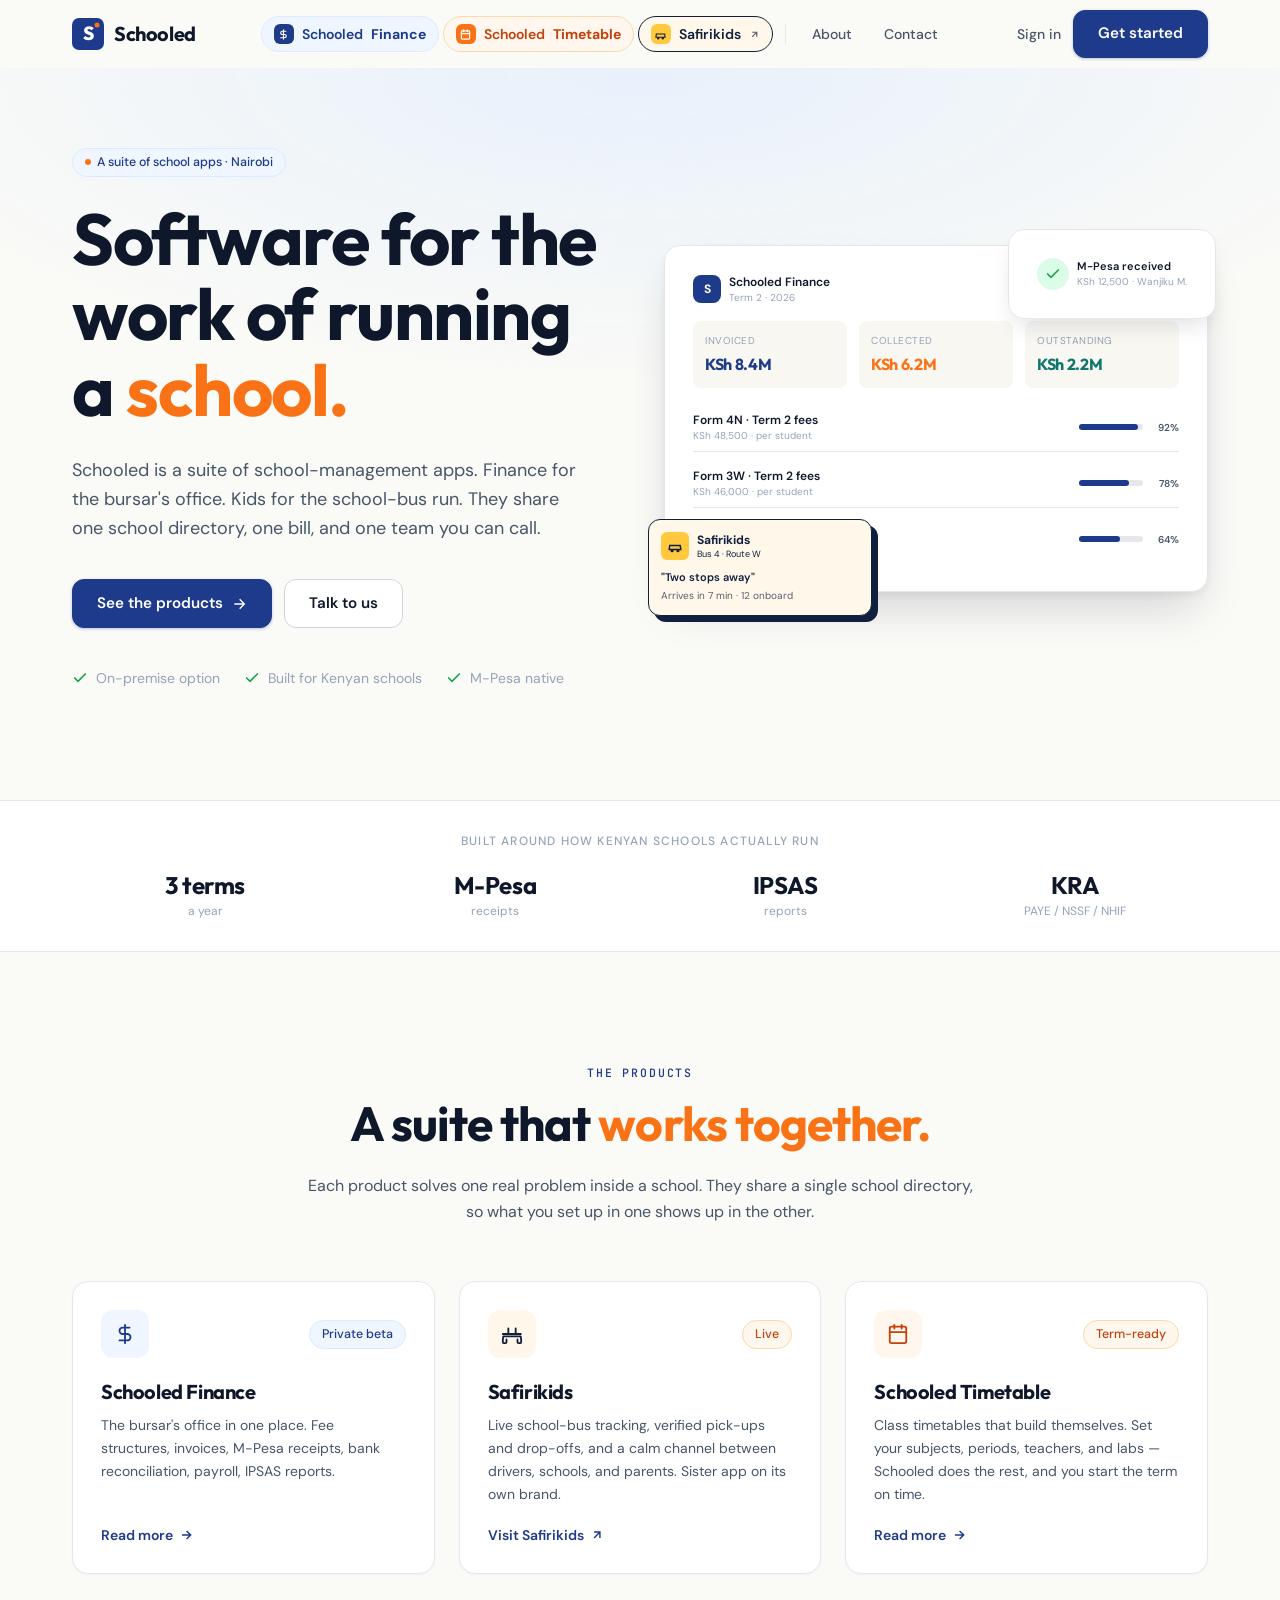
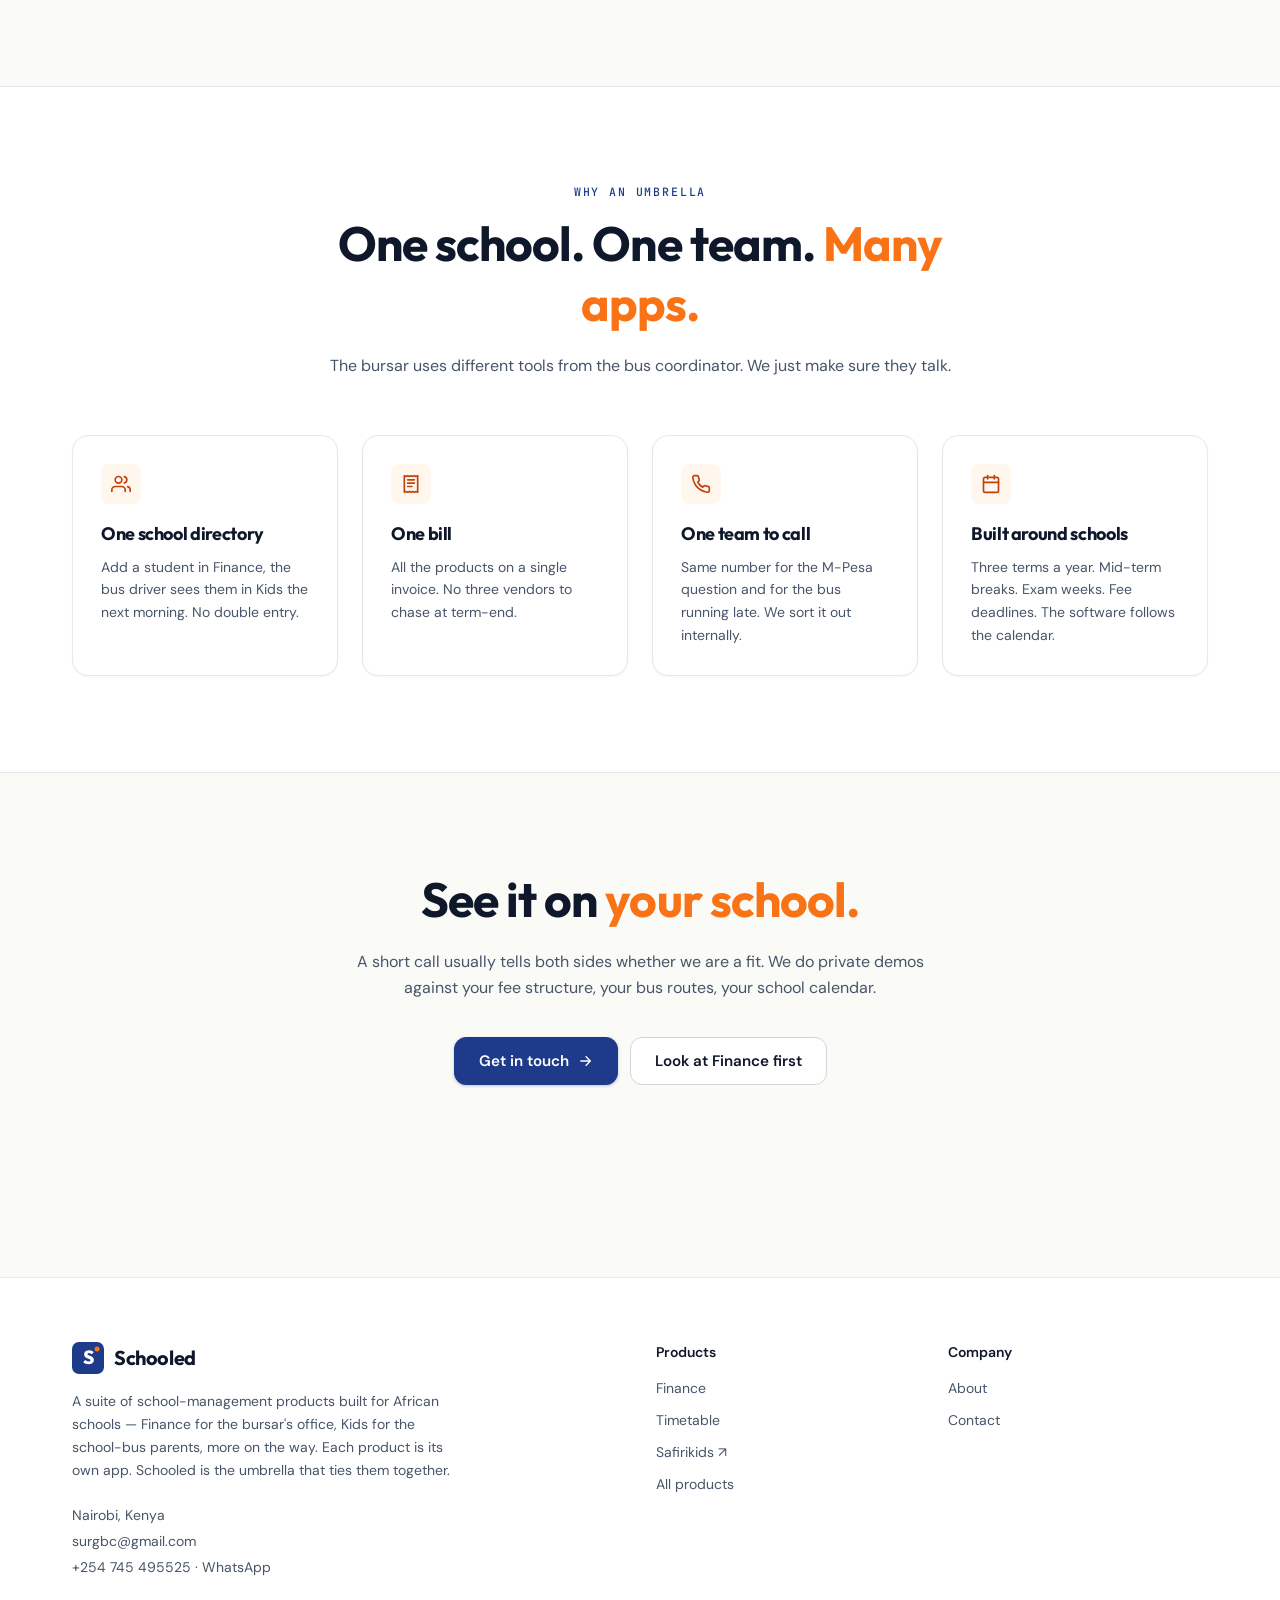
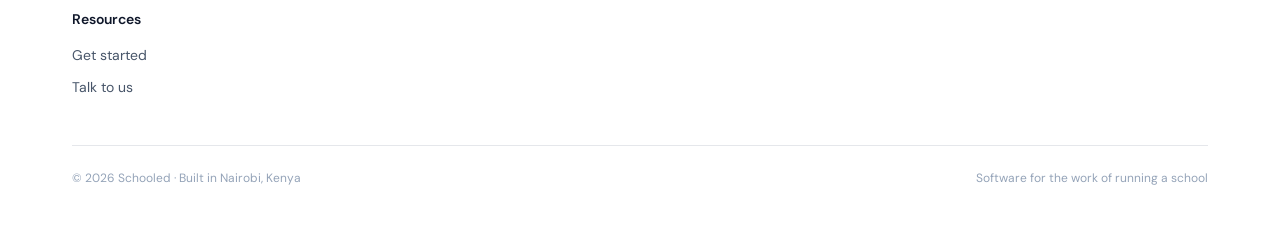
==== index.html @ c6413814 "Deploy Schooled website schooled-apps/schooled-website@fb1d6e320091905d188ecab8b66927ec24abfce8" ====
<!DOCTYPE html><!--ZjXfxe3ry0sgFoa7zoGAV--><html lang="en"><head><meta charSet="utf-8"/><meta name="viewport" content="width=device-width, initial-scale=1"/><link rel="stylesheet" href="/_next/static/chunks/60e80c00e1972e3c.css" data-precedence="next"/><link rel="preload" as="script" fetchPriority="low" href="/_next/static/chunks/5bce68295c7f1f97.js"/><script src="/_next/static/chunks/391b5727e5bc11ec.js" async=""></script><script src="/_next/static/chunks/1c64b19886203277.js" async=""></script><script src="/_next/static/chunks/c44ba29902c6819e.js" async=""></script><script src="/_next/static/chunks/turbopack-5e5e5629a9695c20.js" async=""></script><script src="/_next/static/chunks/6e80df9a465d153b.js" async=""></script><script src="/_next/static/chunks/6c33792a57a66467.js" async=""></script><script src="/_next/static/chunks/beefb697acdd731a.js" async=""></script><link rel="preload" href="https://fonts.googleapis.com/css2?family=Outfit:wght@400;500;600;700;800&amp;family=DM+Sans:wght@400;500;600;700&amp;family=JetBrains+Mono:wght@400;500&amp;display=swap" as="style"/><link rel="preconnect" href="https://fonts.googleapis.com"/><link rel="preconnect" href="https://fonts.gstatic.com" crossorigin=""/><meta name="theme-color" content="#1E3A8A"/><title>Schooled — Software for the work of running a school.</title><meta name="description" content="A suite of school-management products built for African schools — Finance for the bursar&#x27;s office, Kids for the school-bus parents, more on the way. Each product is its own app. Schooled is the umbrella that ties them together."/><meta name="author" content="Schooled"/><link rel="manifest" href="/manifest.json"/><meta name="keywords" content="school management software,school finance Kenya,school bus tracking,Safirikids,African school software,bursar software,ICAAP school finance"/><meta name="creator" content="Schooled"/><meta name="publisher" content="Schooled"/><meta name="robots" content="index, follow"/><meta property="og:title" content="Schooled — Software for the work of running a school."/><meta property="og:description" content="A suite of school-management products built for African schools — Finance for the bursar&#x27;s office, Kids for the school-bus parents, more on the way. Each product is its own app. Schooled is the umbrella that ties them together."/><meta property="og:url" content="https://schooled.cseco.co.ke"/><meta property="og:site_name" content="Schooled"/><meta property="og:locale" content="en_US"/><meta property="og:image" content="https://schooled.cseco.co.ke/og-image.png"/><meta property="og:image:width" content="1200"/><meta property="og:image:height" content="630"/><meta property="og:image:alt" content="Software for the work of running a school."/><meta property="og:image:type" content="image/png"/><meta property="og:type" content="website"/><meta name="twitter:card" content="summary_large_image"/><meta name="twitter:title" content="Schooled — Software for the work of running a school."/><meta name="twitter:description" content="A suite of school-management products built for African schools — Finance for the bursar&#x27;s office, Kids for the school-bus parents, more on the way. Each product is its own app. Schooled is the umbrella that ties them together."/><meta name="twitter:image" content="https://schooled.cseco.co.ke/og-image.png"/><link rel="icon" href="/favicon.svg" type="image/svg+xml"/><link rel="icon" href="/favicon.png" type="image/png" sizes="32x32"/><link rel="apple-touch-icon" href="/apple-touch-icon.png"/><link rel="stylesheet" href="https://fonts.googleapis.com/css2?family=Outfit:wght@400;500;600;700;800&amp;family=DM+Sans:wght@400;500;600;700&amp;family=JetBrains+Mono:wght@400;500&amp;display=swap"/><script src="/_next/static/chunks/a6dad97d9634a72d.js" noModule=""></script></head><body class="antialiased bg-[var(--color-canvas)] text-[var(--color-ink)] min-h-screen flex flex-col"><div hidden=""><!--$--><!--/$--></div><header class="sticky top-0 z-40 transition-all bg-transparent"><div class="max-w-[1200px] mx-auto px-6 lg:px-8"><div class="h-[68px] flex items-center justify-between gap-6"><a class="flex items-center gap-2.5 shrink-0" href="/"><svg width="32" height="32" viewBox="0 0 64 64" xmlns="http://www.w3.org/2000/svg" aria-hidden="true"><rect width="64" height="64" rx="14" fill="var(--color-sky)"></rect><text x="32" y="44" text-anchor="middle" font-family="var(--font-display), system-ui, sans-serif" font-size="38" font-weight="800" letter-spacing="-1" fill="var(--color-paper)">S</text><circle cx="50" cy="14" r="5" fill="var(--color-ember)"></circle></svg><span class="font-display text-xl font-bold text-[var(--color-ink)] tracking-tight">Schooled</span></a><nav class="hidden lg:flex items-center gap-1 flex-1 justify-center"><a class="inline-flex items-center gap-2 px-3 h-9 rounded-full border text-sm font-semibold transition-all bg-[var(--color-sky-tint)] text-[var(--color-sky)] border-[var(--color-sky-soft)] hover:bg-[var(--color-sky)] hover:text-white hover:border-[var(--color-sky)]" href="/finance"><span class="flex items-center justify-center w-5 h-5 rounded-md bg-[var(--color-sky)] text-white shrink-0"><svg width="11" height="11" viewBox="0 0 24 24" fill="none" stroke="currentColor" stroke-width="2.5" stroke-linecap="round"><path d="M12 2v20M17 5H9.5a3.5 3.5 0 0 0 0 7h5a3.5 3.5 0 0 1 0 7H6"></path></svg></span>Schooled <span class="font-bold">Finance</span></a><a class="inline-flex items-center gap-2 px-3 h-9 rounded-full border text-sm font-semibold transition-all bg-[var(--color-ember-tint)] text-[var(--color-ember-deep)] border-[var(--color-ember-soft)] hover:bg-[var(--color-ember)] hover:text-white hover:border-[var(--color-ember)]" href="/timetable"><span class="flex items-center justify-center w-5 h-5 rounded-md bg-[var(--color-ember)] text-white shrink-0"><svg width="11" height="11" viewBox="0 0 24 24" fill="none" stroke="currentColor" stroke-width="2.5" stroke-linecap="round" stroke-linejoin="round"><rect x="3" y="4" width="18" height="18" rx="2"></rect><line x1="16" y1="2" x2="16" y2="6"></line><line x1="8" y1="2" x2="8" y2="6"></line><line x1="3" y1="10" x2="21" y2="10"></line></svg></span>Schooled <span class="font-bold">Timetable</span></a><a href="https://safirikids.cseco.co.ke" target="_blank" rel="noopener noreferrer" class="inline-flex items-center gap-2 px-3 h-9 rounded-full border text-sm font-semibold transition-all" style="background:#FFF8EA;color:#0F1F3D;border-color:#0F1F3D"><span class="flex items-center justify-center w-5 h-5 rounded-md shrink-0" style="background:#FFC83D"><svg width="11" height="11" viewBox="0 0 24 24" fill="none" stroke="#0F1F3D" stroke-width="2.5" stroke-linecap="round"><path d="M2 18h20l-1-7H3z"></path><circle cx="7" cy="20" r="1.5"></circle><circle cx="17" cy="20" r="1.5"></circle></svg></span>Safirikids<svg width="11" height="11" viewBox="0 0 24 24" fill="none" stroke="currentColor" stroke-width="2.5" class="opacity-70"><path d="M7 17 17 7M7 7h10v10"></path></svg></a><div class="w-px h-5 bg-[var(--color-edge)] mx-2"></div><a class="px-3.5 py-2 text-sm font-medium rounded-lg transition-colors text-[var(--color-ink-soft)] hover:text-[var(--color-ink)] hover:bg-[var(--color-paper-warm)]" href="/about">About</a><a class="px-3.5 py-2 text-sm font-medium rounded-lg transition-colors text-[var(--color-ink-soft)] hover:text-[var(--color-ink)] hover:bg-[var(--color-paper-warm)]" href="/contact">Contact</a></nav><div class="hidden lg:flex items-center gap-3 shrink-0"><a href="https://app.schooled.cseco.co.ke" class="text-sm font-medium text-[var(--color-ink-soft)] hover:text-[var(--color-ink)]">Sign in</a><a class="btn-primary text-sm py-2 px-4" href="/contact">Get started</a></div><button class="lg:hidden inline-flex items-center justify-center w-10 h-10 rounded-lg border border-[var(--color-edge-strong)]" aria-label="Toggle menu"><svg width="18" height="18" viewBox="0 0 24 24" fill="none" stroke="currentColor" stroke-width="2"><line x1="4" y1="7" x2="20" y2="7"></line><line x1="4" y1="17" x2="20" y2="17"></line></svg></button></div></div></header><main class="relative flex-1"><section class="bg-gradient-sky pt-12 lg:pt-20 pb-20 lg:pb-28"><div class="max-w-[1200px] mx-auto px-6 lg:px-8 grid lg:grid-cols-12 gap-10 lg:gap-12 items-center"><div class="lg:col-span-6 animate-rise"><div class="badge mb-6"><span class="w-1.5 h-1.5 bg-[var(--color-ember)] rounded-full"></span>A suite of school apps · Nairobi</div><h1 class="font-display text-5xl md:text-6xl lg:text-7xl text-[var(--color-ink)] leading-[1.05] tracking-[-0.025em]">Software for the work of running a <span class="text-[var(--color-ember)]">school.</span></h1><p class="text-lg text-[var(--color-ink-soft)] mt-7 leading-relaxed max-w-lg">Schooled is a suite of school-management apps. Finance for the bursar&#x27;s office. Kids for the school-bus run. They share one school directory, one bill, and one team you can call.</p><div class="mt-9 flex flex-wrap gap-3"><a class="btn-primary" href="/products">See the products<svg width="16" height="16" viewBox="0 0 24 24" fill="none" stroke="currentColor" stroke-width="2"><path d="M5 12h14M13 5l7 7-7 7"></path></svg></a><a class="btn-ghost" href="/contact">Talk to us</a></div><div class="mt-10 flex flex-wrap items-center gap-x-6 gap-y-2 text-sm text-[var(--color-ink-mute)]"><span class="inline-flex items-center gap-2"><svg width="16" height="16" viewBox="0 0 24 24" fill="none" stroke="#16a34a" stroke-width="2.5" stroke-linecap="round"><polyline points="20 6 9 17 4 12"></polyline></svg>On-premise option</span><span class="inline-flex items-center gap-2"><svg width="16" height="16" viewBox="0 0 24 24" fill="none" stroke="#16a34a" stroke-width="2.5" stroke-linecap="round"><polyline points="20 6 9 17 4 12"></polyline></svg>Built for Kenyan schools</span><span class="inline-flex items-center gap-2"><svg width="16" height="16" viewBox="0 0 24 24" fill="none" stroke="#16a34a" stroke-width="2.5" stroke-linecap="round"><polyline points="20 6 9 17 4 12"></polyline></svg>M-Pesa native</span></div></div><div class="lg:col-span-6 relative animate-rise delay-200"><div class="relative"><div class="saas-card p-5" style="box-shadow:0 24px 48px -12px rgba(15,23,42,0.18), 0 4px 8px rgba(15,23,42,0.06)"><div class="flex items-center justify-between mb-4"><div class="flex items-center gap-2"><div class="w-7 h-7 rounded-lg bg-[var(--color-sky)] flex items-center justify-center"><span class="text-white text-xs font-bold">S</span></div><div><p class="text-xs font-semibold text-[var(--color-ink)]">Schooled Finance</p><p class="text-[10px] text-[var(--color-ink-mute)]">Term 2 · 2026</p></div></div><span class="badge text-xs">Term in progress</span></div><div class="grid grid-cols-3 gap-3 mb-4"><div class="bg-[var(--color-paper-warm)] rounded-lg p-3"><p class="text-[10px] text-[var(--color-ink-mute)] uppercase tracking-wider">Invoiced</p><p class="font-display font-bold text-base mt-1" style="color:var(--color-sky)">KSh 8.4M</p></div><div class="bg-[var(--color-paper-warm)] rounded-lg p-3"><p class="text-[10px] text-[var(--color-ink-mute)] uppercase tracking-wider">Collected</p><p class="font-display font-bold text-base mt-1" style="color:var(--color-ember)">KSh 6.2M</p></div><div class="bg-[var(--color-paper-warm)] rounded-lg p-3"><p class="text-[10px] text-[var(--color-ink-mute)] uppercase tracking-wider">Outstanding</p><p class="font-display font-bold text-base mt-1" style="color:#0F766E">KSh 2.2M</p></div></div><div class="space-y-2"><div class="flex items-center justify-between gap-3 py-2 border-b border-[var(--color-edge)] last:border-0"><div class="min-w-0"><p class="text-xs font-semibold text-[var(--color-ink)] truncate">Form 4N · Term 2 fees</p><p class="text-[10px] text-[var(--color-ink-mute)]">KSh 48,500<!-- --> · per student</p></div><div class="flex items-center gap-2 shrink-0"><div class="w-16 h-1.5 rounded-full bg-[var(--color-edge)]"><div class="h-1.5 rounded-full" style="width:92%;background:var(--color-sky)"></div></div><span class="text-[10px] font-semibold text-[var(--color-ink-soft)] w-7 text-right">92<!-- -->%</span></div></div><div class="flex items-center justify-between gap-3 py-2 border-b border-[var(--color-edge)] last:border-0"><div class="min-w-0"><p class="text-xs font-semibold text-[var(--color-ink)] truncate">Form 3W · Term 2 fees</p><p class="text-[10px] text-[var(--color-ink-mute)]">KSh 46,000<!-- --> · per student</p></div><div class="flex items-center gap-2 shrink-0"><div class="w-16 h-1.5 rounded-full bg-[var(--color-edge)]"><div class="h-1.5 rounded-full" style="width:78%;background:var(--color-sky)"></div></div><span class="text-[10px] font-semibold text-[var(--color-ink-soft)] w-7 text-right">78<!-- -->%</span></div></div><div class="flex items-center justify-between gap-3 py-2 border-b border-[var(--color-edge)] last:border-0"><div class="min-w-0"><p class="text-xs font-semibold text-[var(--color-ink)] truncate">Form 2E · Term 2 fees</p><p class="text-[10px] text-[var(--color-ink-mute)]">KSh 44,000<!-- --> · per student</p></div><div class="flex items-center gap-2 shrink-0"><div class="w-16 h-1.5 rounded-full bg-[var(--color-edge)]"><div class="h-1.5 rounded-full" style="width:64%;background:var(--color-sky)"></div></div><span class="text-[10px] font-semibold text-[var(--color-ink-soft)] w-7 text-right">64<!-- -->%</span></div></div></div></div><div class="absolute -bottom-6 -left-4 w-56 rounded-xl p-3 hidden md:block" style="background:#FFF8EA;border:1px solid #0F1F3D;box-shadow:6px 6px 0 #0F1F3D"><div class="flex items-center gap-2 mb-2"><div class="w-7 h-7 rounded-md flex items-center justify-center" style="background:#FFC83D"><svg width="14" height="14" viewBox="0 0 24 24" fill="none" stroke="#0F1F3D" stroke-width="2.5"><path d="M2 18h20l-1-7H3z"></path><circle cx="7" cy="20" r="1.5"></circle><circle cx="17" cy="20" r="1.5"></circle></svg></div><div><p class="text-xs font-bold" style="color:#0F1F3D">Safirikids</p><p class="text-[9px]" style="color:#0F1F3D">Bus 4 · Route W</p></div></div><p class="text-[11px] font-semibold" style="color:#0F1F3D">&quot;Two stops away&quot;</p><p class="text-[10px] mt-0.5" style="color:#0F1F3D;opacity:0.7">Arrives in 7 min · 12 onboard</p></div><div class="absolute -top-4 -right-2 hidden md:flex items-center gap-2 saas-card p-3 max-w-[220px]" style="box-shadow:0 12px 24px -8px rgba(15,23,42,0.15)"><div class="w-8 h-8 rounded-full bg-green-100 flex items-center justify-center shrink-0"><svg width="16" height="16" viewBox="0 0 24 24" fill="none" stroke="#16a34a" stroke-width="2.5" stroke-linecap="round"><polyline points="20 6 9 17 4 12"></polyline></svg></div><div class="min-w-0"><p class="text-[11px] font-semibold text-[var(--color-ink)]">M-Pesa received</p><p class="text-[10px] text-[var(--color-ink-mute)]">KSh 12,500 · Wanjiku M.</p></div></div></div></div></div></section><section class="border-y border-[var(--color-edge)] bg-[var(--color-paper)] py-8"><div class="max-w-[1200px] mx-auto px-6 lg:px-8"><p class="text-center text-xs font-medium tracking-widest text-[var(--color-ink-mute)] uppercase mb-5">Built around how Kenyan schools actually run</p><div class="grid grid-cols-2 md:grid-cols-4 gap-6 items-center"><div class="text-center"><p class="font-display font-bold text-2xl text-[var(--color-ink)]">3 terms</p><p class="text-xs text-[var(--color-ink-mute)] mt-0.5">a year</p></div><div class="text-center"><p class="font-display font-bold text-2xl text-[var(--color-ink)]">M-Pesa</p><p class="text-xs text-[var(--color-ink-mute)] mt-0.5">receipts</p></div><div class="text-center"><p class="font-display font-bold text-2xl text-[var(--color-ink)]">IPSAS</p><p class="text-xs text-[var(--color-ink-mute)] mt-0.5">reports</p></div><div class="text-center"><p class="font-display font-bold text-2xl text-[var(--color-ink)]">KRA</p><p class="text-xs text-[var(--color-ink-mute)] mt-0.5">PAYE / NSSF / NHIF</p></div></div></div></section><section class="py-20 lg:py-28"><div class="max-w-[1200px] mx-auto px-6 lg:px-8"><div class="text-center mb-14 max-w-2xl mx-auto"><p class="eyebrow mb-3">The products</p><h2 class="font-display text-3xl md:text-5xl text-[var(--color-ink)] leading-tight tracking-tight">A suite that <span class="text-[var(--color-ember)]">works together.</span></h2><p class="text-[var(--color-ink-soft)] mt-5 leading-relaxed">Each product solves one real problem inside a school. They share a single school directory, so what you set up in one shows up in the other.</p></div><div class="grid md:grid-cols-2 lg:grid-cols-3 gap-6"><a class="saas-card flex flex-col" href="/finance"><div class="flex items-center justify-between mb-5"><div class="w-12 h-12 rounded-xl bg-[var(--color-sky-tint)] flex items-center justify-center"><svg width="22" height="22" viewBox="0 0 24 24" fill="none" stroke="#1E3A8A" stroke-width="2" stroke-linecap="round" stroke-linejoin="round"><path d="M12 2v20M17 5H9.5a3.5 3.5 0 0 0 0 7h5a3.5 3.5 0 0 1 0 7H6"></path></svg></div><span class="badge">Private beta</span></div><h3 class="font-display text-xl font-bold text-[var(--color-ink)] mb-2">Schooled Finance</h3><p class="text-sm text-[var(--color-ink-soft)] leading-relaxed flex-1">The bursar&#x27;s office in one place. Fee structures, invoices, M-Pesa receipts, bank reconciliation, payroll, IPSAS reports.</p><span class="inline-flex items-center gap-1.5 mt-5 text-sm font-semibold text-[var(--color-sky)]">Read more<svg width="14" height="14" viewBox="0 0 24 24" fill="none" stroke="currentColor" stroke-width="2.5"><path d="M5 12h14M13 5l7 7-7 7"></path></svg></span></a><a href="https://safirikids.cseco.co.ke" target="_blank" rel="noopener noreferrer" class="saas-card flex flex-col"><div class="flex items-center justify-between mb-5"><div class="w-12 h-12 rounded-xl flex items-center justify-center" style="background:#FFF8EA"><svg width="22" height="22" viewBox="0 0 24 24" fill="none" stroke="#0F1F3D" stroke-width="2" stroke-linecap="round" stroke-linejoin="round"><path d="M8 6v6M16 6v6M2 12h19.6M18 18h.01M2 18l.5-3.5h19l.5 3.5M2 18v3a1 1 0 0 0 1 1h2a1 1 0 0 0 1-1v-3M22 18v3a1 1 0 0 1-1 1h-2a1 1 0 0 1-1-1v-3"></path></svg></div><span class="badge badge-ember">Live</span></div><h3 class="font-display text-xl font-bold text-[var(--color-ink)] mb-2">Safirikids</h3><p class="text-sm text-[var(--color-ink-soft)] leading-relaxed flex-1">Live school-bus tracking, verified pick-ups and drop-offs, and a calm channel between drivers, schools, and parents. Sister app on its own brand.</p><span class="inline-flex items-center gap-1.5 mt-5 text-sm font-semibold text-[var(--color-sky)]">Visit Safirikids<svg width="14" height="14" viewBox="0 0 24 24" fill="none" stroke="currentColor" stroke-width="2.5"><path d="M7 17 17 7M7 7h10v10"></path></svg></span></a><a class="saas-card flex flex-col" href="/timetable"><div class="flex items-center justify-between mb-5"><div class="w-12 h-12 rounded-xl bg-[var(--color-ember-tint)] flex items-center justify-center"><svg width="22" height="22" viewBox="0 0 24 24" fill="none" stroke="#C2410C" stroke-width="2" stroke-linecap="round" stroke-linejoin="round"><rect x="3" y="4" width="18" height="18" rx="2"></rect><line x1="16" y1="2" x2="16" y2="6"></line><line x1="8" y1="2" x2="8" y2="6"></line><line x1="3" y1="10" x2="21" y2="10"></line></svg></div><span class="badge badge-ember">Term-ready</span></div><h3 class="font-display text-xl font-bold text-[var(--color-ink)] mb-2">Schooled Timetable</h3><p class="text-sm text-[var(--color-ink-soft)] leading-relaxed flex-1">Class timetables that build themselves. Set your subjects, periods, teachers, and labs — Schooled does the rest, and you start the term on time.</p><span class="inline-flex items-center gap-1.5 mt-5 text-sm font-semibold text-[var(--color-sky)]">Read more<svg width="14" height="14" viewBox="0 0 24 24" fill="none" stroke="currentColor" stroke-width="2.5"><path d="M5 12h14M13 5l7 7-7 7"></path></svg></span></a></div></div></section><section class="py-20 lg:py-24 bg-[var(--color-paper)] border-y border-[var(--color-edge)]"><div class="max-w-[1200px] mx-auto px-6 lg:px-8"><div class="text-center mb-14 max-w-2xl mx-auto"><p class="eyebrow mb-3">Why an umbrella</p><h2 class="font-display text-3xl md:text-5xl text-[var(--color-ink)] leading-tight tracking-tight">One school. One team. <span class="text-[var(--color-ember)]">Many apps.</span></h2><p class="text-[var(--color-ink-soft)] mt-5 leading-relaxed">The bursar uses different tools from the bus coordinator. We just make sure they talk.</p></div><div class="grid md:grid-cols-2 lg:grid-cols-4 gap-6"><div class="saas-card"><div class="w-10 h-10 rounded-lg bg-[var(--color-ember-tint)] flex items-center justify-center mb-4"><svg width="20" height="20" viewBox="0 0 24 24" fill="none" stroke="var(--color-ember-deep)" stroke-width="2" stroke-linecap="round" stroke-linejoin="round"><path d="M17 21v-2a4 4 0 0 0-4-4H5a4 4 0 0 0-4 4v2"></path><circle cx="9" cy="7" r="4"></circle><path d="M23 21v-2a4 4 0 0 0-3-3.87M16 3.13a4 4 0 0 1 0 7.75"></path></svg></div><h3 class="font-display text-lg font-bold text-[var(--color-ink)] mb-2">One school directory</h3><p class="text-sm text-[var(--color-ink-soft)] leading-relaxed">Add a student in Finance, the bus driver sees them in Kids the next morning. No double entry.</p></div><div class="saas-card"><div class="w-10 h-10 rounded-lg bg-[var(--color-ember-tint)] flex items-center justify-center mb-4"><svg width="20" height="20" viewBox="0 0 24 24" fill="none" stroke="var(--color-ember-deep)" stroke-width="2" stroke-linecap="round" stroke-linejoin="round"><path d="M4 2v20l2-1 2 1 2-1 2 1 2-1 2 1 2-1 2 1V2l-2 1-2-1-2 1-2-1-2 1-2-1-2 1Z"></path><path d="M8 7h8M8 11h8M8 15h5"></path></svg></div><h3 class="font-display text-lg font-bold text-[var(--color-ink)] mb-2">One bill</h3><p class="text-sm text-[var(--color-ink-soft)] leading-relaxed">All the products on a single invoice. No three vendors to chase at term-end.</p></div><div class="saas-card"><div class="w-10 h-10 rounded-lg bg-[var(--color-ember-tint)] flex items-center justify-center mb-4"><svg width="20" height="20" viewBox="0 0 24 24" fill="none" stroke="var(--color-ember-deep)" stroke-width="2" stroke-linecap="round" stroke-linejoin="round"><path d="M22 16.92v3a2 2 0 0 1-2.18 2 19.79 19.79 0 0 1-8.63-3.07 19.5 19.5 0 0 1-6-6 19.79 19.79 0 0 1-3.07-8.67A2 2 0 0 1 4.11 2h3a2 2 0 0 1 2 1.72 12.84 12.84 0 0 0 .7 2.81 2 2 0 0 1-.45 2.11L8.09 9.91a16 16 0 0 0 6 6l1.27-1.27a2 2 0 0 1 2.11-.45 12.84 12.84 0 0 0 2.81.7A2 2 0 0 1 22 16.92z"></path></svg></div><h3 class="font-display text-lg font-bold text-[var(--color-ink)] mb-2">One team to call</h3><p class="text-sm text-[var(--color-ink-soft)] leading-relaxed">Same number for the M-Pesa question and for the bus running late. We sort it out internally.</p></div><div class="saas-card"><div class="w-10 h-10 rounded-lg bg-[var(--color-ember-tint)] flex items-center justify-center mb-4"><svg width="20" height="20" viewBox="0 0 24 24" fill="none" stroke="var(--color-ember-deep)" stroke-width="2" stroke-linecap="round" stroke-linejoin="round"><rect x="3" y="4" width="18" height="18" rx="2" ry="2"></rect><line x1="16" y1="2" x2="16" y2="6"></line><line x1="8" y1="2" x2="8" y2="6"></line><line x1="3" y1="10" x2="21" y2="10"></line></svg></div><h3 class="font-display text-lg font-bold text-[var(--color-ink)] mb-2">Built around schools</h3><p class="text-sm text-[var(--color-ink-soft)] leading-relaxed">Three terms a year. Mid-term breaks. Exam weeks. Fee deadlines. The software follows the calendar.</p></div></div></div></section><section class="py-20 lg:py-24"><div class="max-w-[900px] mx-auto px-6 lg:px-8 text-center"><h2 class="font-display text-3xl md:text-5xl text-[var(--color-ink)] leading-tight tracking-tight">See it on <span class="text-[var(--color-ember)]">your school.</span></h2><p class="text-[var(--color-ink-soft)] mt-5 leading-relaxed max-w-xl mx-auto">A short call usually tells both sides whether we are a fit. We do private demos against your fee structure, your bus routes, your school calendar.</p><div class="mt-9 flex flex-wrap justify-center gap-3"><a class="btn-primary" href="/contact">Get in touch<svg width="16" height="16" viewBox="0 0 24 24" fill="none" stroke="currentColor" stroke-width="2"><path d="M5 12h14M13 5l7 7-7 7"></path></svg></a><a class="btn-ghost" href="/finance">Look at Finance first</a></div></div></section><!--$--><!--/$--></main><footer class="bg-[var(--color-paper)] border-t border-[var(--color-edge)] mt-24"><div class="max-w-[1200px] mx-auto px-6 lg:px-8 py-16"><div class="grid grid-cols-12 gap-8 mb-12"><div class="col-span-12 md:col-span-5"><div class="flex items-center gap-2.5 mb-4"><svg width="32" height="32" viewBox="0 0 64 64" xmlns="http://www.w3.org/2000/svg" aria-hidden="true"><rect width="64" height="64" rx="14" fill="var(--color-sky)"></rect><text x="32" y="44" text-anchor="middle" font-family="var(--font-display), system-ui, sans-serif" font-size="38" font-weight="800" letter-spacing="-1" fill="var(--color-paper)">S</text><circle cx="50" cy="14" r="5" fill="var(--color-ember)"></circle></svg><span class="font-display text-xl font-bold tracking-tight">Schooled</span></div><p class="text-[var(--color-ink-soft)] text-sm leading-relaxed max-w-sm">A suite of school-management products built for African schools — Finance for the bursar&#x27;s office, Kids for the school-bus parents, more on the way. Each product is its own app. Schooled is the umbrella that ties them together.</p><div class="mt-6 space-y-1.5 text-sm text-[var(--color-ink-soft)]"><p>Nairobi, Kenya</p><p><a href="mailto:surgbc@gmail.com" class="hover:text-[var(--color-sky)]">surgbc@gmail.com</a></p><p><a href="tel:+254745495525" class="hover:text-[var(--color-sky)]">+254 745 495525</a> · <a href="https://wa.me/254745495525" target="_blank" rel="noopener" class="hover:text-[var(--color-sky)]">WhatsApp</a></p></div></div><div class="col-span-6 md:col-span-3 md:col-start-7"><p class="font-semibold text-[var(--color-ink)] text-sm mb-4">Products</p><ul class="space-y-3 text-sm text-[var(--color-ink-soft)]"><li><a class="hover:text-[var(--color-sky)]" href="/finance">Finance</a></li><li><a class="hover:text-[var(--color-sky)]" href="/timetable">Timetable</a></li><li><a href="https://safirikids.cseco.co.ke" target="_blank" rel="noopener" class="hover:text-[var(--color-sky)]">Safirikids ↗</a></li><li><a class="hover:text-[var(--color-sky)]" href="/products">All products</a></li></ul></div><div class="col-span-6 md:col-span-2"><p class="font-semibold text-[var(--color-ink)] text-sm mb-4">Company</p><ul class="space-y-3 text-sm text-[var(--color-ink-soft)]"><li><a class="hover:text-[var(--color-sky)]" href="/about">About</a></li><li><a class="hover:text-[var(--color-sky)]" href="/contact">Contact</a></li></ul></div><div class="col-span-12 md:col-span-2"><p class="font-semibold text-[var(--color-ink)] text-sm mb-4">Resources</p><ul class="space-y-3 text-sm text-[var(--color-ink-soft)]"><li><a class="hover:text-[var(--color-sky)]" href="/contact">Get started</a></li><li><a class="hover:text-[var(--color-sky)]" href="/contact">Talk to us</a></li></ul></div></div><div class="border-t border-[var(--color-edge)] pt-6 flex flex-col sm:flex-row justify-between items-start sm:items-center gap-3"><p class="text-xs text-[var(--color-ink-mute)]">© <!-- -->2026<!-- --> Schooled · Built in <!-- -->Nairobi, Kenya</p><p class="text-xs text-[var(--color-ink-mute)]">Software for the work of running a school</p></div></div></footer><script src="/_next/static/chunks/5bce68295c7f1f97.js" id="_R_" async=""></script><script>(self.__next_f=self.__next_f||[]).push([0])</script><script>self.__next_f.push([1,"1:\"$Sreact.fragment\"\n2:I[2971,[\"/_next/static/chunks/6e80df9a465d153b.js\"],\"Header\"]\n3:I[92322,[\"/_next/static/chunks/6c33792a57a66467.js\",\"/_next/static/chunks/beefb697acdd731a.js\"],\"default\"]\n4:I[81409,[\"/_next/static/chunks/6c33792a57a66467.js\",\"/_next/static/chunks/beefb697acdd731a.js\"],\"default\"]\nc:I[60374,[\"/_next/static/chunks/6c33792a57a66467.js\",\"/_next/static/chunks/beefb697acdd731a.js\"],\"default\"]\n:HL[\"/_next/static/chunks/60e80c00e1972e3c.css\",\"style\"]\n:HL[\"https://fonts.googleapis.com/css2?family=Outfit:wght@400;500;600;700;800\u0026family=DM+Sans:wght@400;500;600;700\u0026family=JetBrains+Mono:wght@400;500\u0026display=swap\",\"style\"]\n"])</script><script>self.__next_f.push([1,"0:{\"P\":null,\"b\":\"ZjXfxe3ry0sgFoa7zoGAV\",\"c\":[\"\",\"\"],\"q\":\"\",\"i\":false,\"f\":[[[\"\",{\"children\":[\"__PAGE__\",{}]},\"$undefined\",\"$undefined\",true],[[\"$\",\"$1\",\"c\",{\"children\":[[[\"$\",\"link\",\"0\",{\"rel\":\"stylesheet\",\"href\":\"/_next/static/chunks/60e80c00e1972e3c.css\",\"precedence\":\"next\",\"crossOrigin\":\"$undefined\",\"nonce\":\"$undefined\"}],[\"$\",\"script\",\"script-0\",{\"src\":\"/_next/static/chunks/6e80df9a465d153b.js\",\"async\":true,\"nonce\":\"$undefined\"}]],[\"$\",\"html\",null,{\"lang\":\"en\",\"children\":[[\"$\",\"head\",null,{\"children\":[[\"$\",\"link\",null,{\"rel\":\"preconnect\",\"href\":\"https://fonts.googleapis.com\"}],[\"$\",\"link\",null,{\"rel\":\"preconnect\",\"href\":\"https://fonts.gstatic.com\",\"crossOrigin\":\"\"}],[\"$\",\"link\",null,{\"rel\":\"stylesheet\",\"href\":\"https://fonts.googleapis.com/css2?family=Outfit:wght@400;500;600;700;800\u0026family=DM+Sans:wght@400;500;600;700\u0026family=JetBrains+Mono:wght@400;500\u0026display=swap\"}]]}],[\"$\",\"body\",null,{\"className\":\"antialiased bg-[var(--color-canvas)] text-[var(--color-ink)] min-h-screen flex flex-col\",\"children\":[[\"$\",\"$L2\",null,{}],[\"$\",\"main\",null,{\"className\":\"relative flex-1\",\"children\":[\"$\",\"$L3\",null,{\"parallelRouterKey\":\"children\",\"error\":\"$undefined\",\"errorStyles\":\"$undefined\",\"errorScripts\":\"$undefined\",\"template\":[\"$\",\"$L4\",null,{}],\"templateStyles\":\"$undefined\",\"templateScripts\":\"$undefined\",\"notFound\":[[[\"$\",\"title\",null,{\"children\":\"404: This page could not be found.\"}],[\"$\",\"div\",null,{\"style\":{\"fontFamily\":\"system-ui,\\\"Segoe UI\\\",Roboto,Helvetica,Arial,sans-serif,\\\"Apple Color Emoji\\\",\\\"Segoe UI Emoji\\\"\",\"height\":\"100vh\",\"textAlign\":\"center\",\"display\":\"flex\",\"flexDirection\":\"column\",\"alignItems\":\"center\",\"justifyContent\":\"center\"},\"children\":[\"$\",\"div\",null,{\"children\":[[\"$\",\"style\",null,{\"dangerouslySetInnerHTML\":{\"__html\":\"body{color:#000;background:#fff;margin:0}.next-error-h1{border-right:1px solid rgba(0,0,0,.3)}@media (prefers-color-scheme:dark){body{color:#fff;background:#000}.next-error-h1{border-right:1px solid rgba(255,255,255,.3)}}\"}}],[\"$\",\"h1\",null,{\"className\":\"next-error-h1\",\"style\":{\"display\":\"inline-block\",\"margin\":\"0 20px 0 0\",\"padding\":\"0 23px 0 0\",\"fontSize\":24,\"fontWeight\":500,\"verticalAlign\":\"top\",\"lineHeight\":\"49px\"},\"children\":404}],[\"$\",\"div\",null,{\"style\":{\"display\":\"inline-block\"},\"children\":[\"$\",\"h2\",null,{\"style\":{\"fontSize\":14,\"fontWeight\":400,\"lineHeight\":\"49px\",\"margin\":0},\"children\":\"This page could not be found.\"}]}]]}]}]],[]],\"forbidden\":\"$undefined\",\"unauthorized\":\"$undefined\"}]}],[\"$\",\"footer\",null,{\"className\":\"bg-[var(--color-paper)] border-t border-[var(--color-edge)] mt-24\",\"children\":[\"$\",\"div\",null,{\"className\":\"max-w-[1200px] mx-auto px-6 lg:px-8 py-16\",\"children\":[[\"$\",\"div\",null,{\"className\":\"grid grid-cols-12 gap-8 mb-12\",\"children\":[[\"$\",\"div\",null,{\"className\":\"col-span-12 md:col-span-5\",\"children\":[[\"$\",\"div\",null,{\"className\":\"flex items-center gap-2.5 mb-4\",\"children\":[[\"$\",\"svg\",null,{\"width\":32,\"height\":32,\"viewBox\":\"0 0 64 64\",\"xmlns\":\"http://www.w3.org/2000/svg\",\"aria-hidden\":true,\"children\":[[\"$\",\"rect\",null,{\"width\":\"64\",\"height\":\"64\",\"rx\":\"14\",\"fill\":\"var(--color-sky)\"}],[\"$\",\"text\",null,{\"x\":\"32\",\"y\":\"44\",\"textAnchor\":\"middle\",\"fontFamily\":\"var(--font-display), system-ui, sans-serif\",\"fontSize\":\"38\",\"fontWeight\":800,\"letterSpacing\":\"-1\",\"fill\":\"var(--color-paper)\",\"children\":\"S\"}],[\"$\",\"circle\",null,{\"cx\":\"50\",\"cy\":\"14\",\"r\":\"5\",\"fill\":\"var(--color-ember)\"}]]}],[\"$\",\"span\",null,{\"className\":\"font-display text-xl font-bold tracking-tight\",\"children\":\"Schooled\"}]]}],[\"$\",\"p\",null,{\"className\":\"text-[var(--color-ink-soft)] text-sm leading-relaxed max-w-sm\",\"children\":\"A suite of school-management products built for African schools — Finance for the bursar's office, Kids for the school-bus parents, more on the way. Each product is its own app. Schooled is the umbrella that ties them together.\"}],[\"$\",\"div\",null,{\"className\":\"mt-6 space-y-1.5 text-sm text-[var(--color-ink-soft)]\",\"children\":[[\"$\",\"p\",null,{\"children\":\"Nairobi, Kenya\"}],[\"$\",\"p\",null,{\"children\":[\"$\",\"a\",null,{\"href\":\"mailto:surgbc@gmail.com\",\"className\":\"hover:text-[var(--color-sky)]\",\"children\":\"surgbc@gmail.com\"}]}],[\"$\",\"p\",null,{\"children\":[[\"$\",\"a\",null,{\"href\":\"tel:+254745495525\",\"className\":\"hover:text-[var(--color-sky)]\",\"children\":\"+254 745 495525\"}],\" · \",[\"$\",\"a\",null,{\"href\":\"https://wa.me/254745495525\",\"target\":\"_blank\",\"rel\":\"noopener\",\"className\":\"hover:text-[var(--color-sky)]\",\"children\":\"WhatsApp\"}]]}]]}]]}],[\"$\",\"div\",null,{\"className\":\"col-span-6 md:col-span-3 md:col-start-7\",\"children\":[\"$L5\",\"$L6\"]}],\"$L7\",\"$L8\"]}],\"$L9\"]}]}]]}]]}]]}],{\"children\":[\"$La\",{},null,false,false]},null,false,false],\"$Lb\",false]],\"m\":\"$undefined\",\"G\":[\"$c\",[]],\"S\":true}\n"])</script><script>self.__next_f.push([1,"d:I[74426,[\"/_next/static/chunks/6e80df9a465d153b.js\"],\"\"]\n18:I[19091,[\"/_next/static/chunks/6c33792a57a66467.js\",\"/_next/static/chunks/beefb697acdd731a.js\"],\"ViewportBoundary\"]\n1a:I[19091,[\"/_next/static/chunks/6c33792a57a66467.js\",\"/_next/static/chunks/beefb697acdd731a.js\"],\"MetadataBoundary\"]\n1b:\"$Sreact.suspense\"\n5:[\"$\",\"p\",null,{\"className\":\"font-semibold text-[var(--color-ink)] text-sm mb-4\",\"children\":\"Products\"}]\n6:[\"$\",\"ul\",null,{\"className\":\"space-y-3 text-sm text-[var(--color-ink-soft)]\",\"children\":[[\"$\",\"li\",null,{\"children\":[\"$\",\"$Ld\",null,{\"href\":\"/finance\",\"className\":\"hover:text-[var(--color-sky)]\",\"children\":\"Finance\"}]}],[\"$\",\"li\",null,{\"children\":[\"$\",\"$Ld\",null,{\"href\":\"/timetable\",\"className\":\"hover:text-[var(--color-sky)]\",\"children\":\"Timetable\"}]}],[\"$\",\"li\",null,{\"children\":[\"$\",\"a\",null,{\"href\":\"https://safirikids.cseco.co.ke\",\"target\":\"_blank\",\"rel\":\"noopener\",\"className\":\"hover:text-[var(--color-sky)]\",\"children\":\"Safirikids ↗\"}]}],[\"$\",\"li\",null,{\"children\":[\"$\",\"$Ld\",null,{\"href\":\"/products\",\"className\":\"hover:text-[var(--color-sky)]\",\"children\":\"All products\"}]}]]}]\n7:[\"$\",\"div\",null,{\"className\":\"col-span-6 md:col-span-2\",\"children\":[[\"$\",\"p\",null,{\"className\":\"font-semibold text-[var(--color-ink)] text-sm mb-4\",\"children\":\"Company\"}],[\"$\",\"ul\",null,{\"className\":\"space-y-3 text-sm text-[var(--color-ink-soft)]\",\"children\":[[\"$\",\"li\",null,{\"children\":[\"$\",\"$Ld\",null,{\"href\":\"/about\",\"className\":\"hover:text-[var(--color-sky)]\",\"children\":\"About\"}]}],[\"$\",\"li\",null,{\"children\":[\"$\",\"$Ld\",null,{\"href\":\"/contact\",\"className\":\"hover:text-[var(--color-sky)]\",\"children\":\"Contact\"}]}]]}]]}]\n8:[\"$\",\"div\",null,{\"className\":\"col-span-12 md:col-span-2\",\"children\":[[\"$\",\"p\",null,{\"className\":\"font-semibold text-[var(--color-ink)] text-sm mb-4\",\"children\":\"Resources\"}],[\"$\",\"ul\",null,{\"className\":\"space-y-3 text-sm text-[var(--color-ink-soft)]\",\"children\":[[\"$\",\"li\",null,{\"children\":[\"$\",\"$Ld\",null,{\"href\":\"/contact\",\"className\":\"hover:text-[var(--color-sky)]\",\"children\":\"Get started\"}]}],[\"$\",\"li\",null,{\"children\":[\"$\",\"$Ld\",null,{\"href\":\"/contact\",\"className\":\"hover:text-[var(--color-sky)]\",\"children\":\"Talk to us\"}]}]]}]]}]\n9:[\"$\",\"div\",null,{\"className\":\"border-t border-[var(--color-edge)] pt-6 flex flex-col sm:flex-row justify-between items-start sm:items-center gap-3\",\"children\":[[\"$\",\"p\",null,{\"className\":\"text-xs text-[var(--color-ink-mute)]\",\"children\":[\"© \",2026,\" Schooled · Built in \",\"Nairobi, Kenya\"]}],[\"$\",\"p\",null,{\"className\":\"text-xs text-[var(--color-ink-mute)]\",\"children\":\"Software for the work of running a school\"}]]}]\n"])</script><script>self.__next_f.push([1,"a:[\"$\",\"$1\",\"c\",{\"children\":[[[\"$\",\"section\",null,{\"className\":\"bg-gradient-sky pt-12 lg:pt-20 pb-20 lg:pb-28\",\"children\":[\"$\",\"div\",null,{\"className\":\"max-w-[1200px] mx-auto px-6 lg:px-8 grid lg:grid-cols-12 gap-10 lg:gap-12 items-center\",\"children\":[[\"$\",\"div\",null,{\"className\":\"lg:col-span-6 animate-rise\",\"children\":[[\"$\",\"div\",null,{\"className\":\"badge mb-6\",\"children\":[[\"$\",\"span\",null,{\"className\":\"w-1.5 h-1.5 bg-[var(--color-ember)] rounded-full\"}],\"A suite of school apps · Nairobi\"]}],[\"$\",\"h1\",null,{\"className\":\"font-display text-5xl md:text-6xl lg:text-7xl text-[var(--color-ink)] leading-[1.05] tracking-[-0.025em]\",\"children\":[\"Software for the work of running a \",[\"$\",\"span\",null,{\"className\":\"text-[var(--color-ember)]\",\"children\":\"school.\"}]]}],[\"$\",\"p\",null,{\"className\":\"text-lg text-[var(--color-ink-soft)] mt-7 leading-relaxed max-w-lg\",\"children\":\"Schooled is a suite of school-management apps. Finance for the bursar's office. Kids for the school-bus run. They share one school directory, one bill, and one team you can call.\"}],[\"$\",\"div\",null,{\"className\":\"mt-9 flex flex-wrap gap-3\",\"children\":[[\"$\",\"$Ld\",null,{\"href\":\"/products\",\"className\":\"btn-primary\",\"children\":[\"See the products\",[\"$\",\"svg\",null,{\"width\":\"16\",\"height\":\"16\",\"viewBox\":\"0 0 24 24\",\"fill\":\"none\",\"stroke\":\"currentColor\",\"strokeWidth\":\"2\",\"children\":[\"$\",\"path\",null,{\"d\":\"M5 12h14M13 5l7 7-7 7\"}]}]]}],[\"$\",\"$Ld\",null,{\"href\":\"/contact\",\"className\":\"btn-ghost\",\"children\":\"Talk to us\"}]]}],[\"$\",\"div\",null,{\"className\":\"mt-10 flex flex-wrap items-center gap-x-6 gap-y-2 text-sm text-[var(--color-ink-mute)]\",\"children\":[[\"$\",\"span\",null,{\"className\":\"inline-flex items-center gap-2\",\"children\":[[\"$\",\"svg\",null,{\"width\":\"16\",\"height\":\"16\",\"viewBox\":\"0 0 24 24\",\"fill\":\"none\",\"stroke\":\"#16a34a\",\"strokeWidth\":\"2.5\",\"strokeLinecap\":\"round\",\"children\":[\"$\",\"polyline\",null,{\"points\":\"20 6 9 17 4 12\"}]}],\"On-premise option\"]}],[\"$\",\"span\",null,{\"className\":\"inline-flex items-center gap-2\",\"children\":[[\"$\",\"svg\",null,{\"width\":\"16\",\"height\":\"16\",\"viewBox\":\"0 0 24 24\",\"fill\":\"none\",\"stroke\":\"#16a34a\",\"strokeWidth\":\"2.5\",\"strokeLinecap\":\"round\",\"children\":[\"$\",\"polyline\",null,{\"points\":\"20 6 9 17 4 12\"}]}],\"Built for Kenyan schools\"]}],[\"$\",\"span\",null,{\"className\":\"inline-flex items-center gap-2\",\"children\":[[\"$\",\"svg\",null,{\"width\":\"16\",\"height\":\"16\",\"viewBox\":\"0 0 24 24\",\"fill\":\"none\",\"stroke\":\"#16a34a\",\"strokeWidth\":\"2.5\",\"strokeLinecap\":\"round\",\"children\":[\"$\",\"polyline\",null,{\"points\":\"20 6 9 17 4 12\"}]}],\"M-Pesa native\"]}]]}]]}],[\"$\",\"div\",null,{\"className\":\"lg:col-span-6 relative animate-rise delay-200\",\"children\":[\"$\",\"div\",null,{\"className\":\"relative\",\"children\":[[\"$\",\"div\",null,{\"className\":\"saas-card p-5\",\"style\":{\"boxShadow\":\"0 24px 48px -12px rgba(15,23,42,0.18), 0 4px 8px rgba(15,23,42,0.06)\"},\"children\":[[\"$\",\"div\",null,{\"className\":\"flex items-center justify-between mb-4\",\"children\":[[\"$\",\"div\",null,{\"className\":\"flex items-center gap-2\",\"children\":[[\"$\",\"div\",null,{\"className\":\"w-7 h-7 rounded-lg bg-[var(--color-sky)] flex items-center justify-center\",\"children\":[\"$\",\"span\",null,{\"className\":\"text-white text-xs font-bold\",\"children\":\"S\"}]}],[\"$\",\"div\",null,{\"children\":[[\"$\",\"p\",null,{\"className\":\"text-xs font-semibold text-[var(--color-ink)]\",\"children\":\"Schooled Finance\"}],[\"$\",\"p\",null,{\"className\":\"text-[10px] text-[var(--color-ink-mute)]\",\"children\":\"Term 2 · 2026\"}]]}]]}],[\"$\",\"span\",null,{\"className\":\"badge text-xs\",\"children\":\"Term in progress\"}]]}],[\"$\",\"div\",null,{\"className\":\"grid grid-cols-3 gap-3 mb-4\",\"children\":[[\"$\",\"div\",\"Invoiced\",{\"className\":\"bg-[var(--color-paper-warm)] rounded-lg p-3\",\"children\":[[\"$\",\"p\",null,{\"className\":\"text-[10px] text-[var(--color-ink-mute)] uppercase tracking-wider\",\"children\":\"Invoiced\"}],[\"$\",\"p\",null,{\"className\":\"font-display font-bold text-base mt-1\",\"style\":{\"color\":\"var(--color-sky)\"},\"children\":\"KSh 8.4M\"}]]}],[\"$\",\"div\",\"Collected\",{\"className\":\"bg-[var(--color-paper-warm)] rounded-lg p-3\",\"children\":[[\"$\",\"p\",null,{\"className\":\"text-[10px] text-[var(--color-ink-mute)] uppercase tracking-wider\",\"children\":\"Collected\"}],[\"$\",\"p\",null,{\"className\":\"font-display font-bold text-base mt-1\",\"style\":{\"color\":\"var(--color-ember)\"},\"children\":\"KSh 6.2M\"}]]}],[\"$\",\"div\",\"Outstanding\",{\"className\":\"bg-[var(--color-paper-warm)] rounded-lg p-3\",\"children\":[\"$Le\",\"$Lf\"]}]]}],\"$L10\"]}],\"$L11\",\"$L12\"]}]}]]}]}],\"$L13\",\"$L14\",\"$L15\",\"$L16\"],null,\"$L17\"]}]\n"])</script><script>self.__next_f.push([1,"b:[\"$\",\"$1\",\"h\",{\"children\":[null,[\"$\",\"$L18\",null,{\"children\":\"$@19\"}],[\"$\",\"div\",null,{\"hidden\":true,\"children\":[\"$\",\"$L1a\",null,{\"children\":[\"$\",\"$1b\",null,{\"name\":\"Next.Metadata\",\"children\":\"$@1c\"}]}]}],null]}]\n"])</script><script>self.__next_f.push([1,"28:I[19091,[\"/_next/static/chunks/6c33792a57a66467.js\",\"/_next/static/chunks/beefb697acdd731a.js\"],\"OutletBoundary\"]\ne:[\"$\",\"p\",null,{\"className\":\"text-[10px] text-[var(--color-ink-mute)] uppercase tracking-wider\",\"children\":\"Outstanding\"}]\nf:[\"$\",\"p\",null,{\"className\":\"font-display font-bold text-base mt-1\",\"style\":{\"color\":\"#0F766E\"},\"children\":\"KSh 2.2M\"}]\n"])</script><script>self.__next_f.push([1,"10:[\"$\",\"div\",null,{\"className\":\"space-y-2\",\"children\":[[\"$\",\"div\",\"Form 4N · Term 2 fees\",{\"className\":\"flex items-center justify-between gap-3 py-2 border-b border-[var(--color-edge)] last:border-0\",\"children\":[[\"$\",\"div\",null,{\"className\":\"min-w-0\",\"children\":[[\"$\",\"p\",null,{\"className\":\"text-xs font-semibold text-[var(--color-ink)] truncate\",\"children\":\"Form 4N · Term 2 fees\"}],[\"$\",\"p\",null,{\"className\":\"text-[10px] text-[var(--color-ink-mute)]\",\"children\":[\"KSh 48,500\",\" · per student\"]}]]}],[\"$\",\"div\",null,{\"className\":\"flex items-center gap-2 shrink-0\",\"children\":[[\"$\",\"div\",null,{\"className\":\"w-16 h-1.5 rounded-full bg-[var(--color-edge)]\",\"children\":[\"$\",\"div\",null,{\"className\":\"h-1.5 rounded-full\",\"style\":{\"width\":\"92%\",\"background\":\"var(--color-sky)\"}}]}],[\"$\",\"span\",null,{\"className\":\"text-[10px] font-semibold text-[var(--color-ink-soft)] w-7 text-right\",\"children\":[92,\"%\"]}]]}]]}],[\"$\",\"div\",\"Form 3W · Term 2 fees\",{\"className\":\"flex items-center justify-between gap-3 py-2 border-b border-[var(--color-edge)] last:border-0\",\"children\":[[\"$\",\"div\",null,{\"className\":\"min-w-0\",\"children\":[[\"$\",\"p\",null,{\"className\":\"text-xs font-semibold text-[var(--color-ink)] truncate\",\"children\":\"Form 3W · Term 2 fees\"}],[\"$\",\"p\",null,{\"className\":\"text-[10px] text-[var(--color-ink-mute)]\",\"children\":[\"KSh 46,000\",\" · per student\"]}]]}],[\"$\",\"div\",null,{\"className\":\"flex items-center gap-2 shrink-0\",\"children\":[[\"$\",\"div\",null,{\"className\":\"w-16 h-1.5 rounded-full bg-[var(--color-edge)]\",\"children\":[\"$\",\"div\",null,{\"className\":\"h-1.5 rounded-full\",\"style\":{\"width\":\"78%\",\"background\":\"var(--color-sky)\"}}]}],[\"$\",\"span\",null,{\"className\":\"text-[10px] font-semibold text-[var(--color-ink-soft)] w-7 text-right\",\"children\":[78,\"%\"]}]]}]]}],[\"$\",\"div\",\"Form 2E · Term 2 fees\",{\"className\":\"flex items-center justify-between gap-3 py-2 border-b border-[var(--color-edge)] last:border-0\",\"children\":[[\"$\",\"div\",null,{\"className\":\"min-w-0\",\"children\":[[\"$\",\"p\",null,{\"className\":\"text-xs font-semibold text-[var(--color-ink)] truncate\",\"children\":\"Form 2E · Term 2 fees\"}],[\"$\",\"p\",null,{\"className\":\"text-[10px] text-[var(--color-ink-mute)]\",\"children\":[\"KSh 44,000\",\" · per student\"]}]]}],[\"$\",\"div\",null,{\"className\":\"flex items-center gap-2 shrink-0\",\"children\":[[\"$\",\"div\",null,{\"className\":\"w-16 h-1.5 rounded-full bg-[var(--color-edge)]\",\"children\":[\"$\",\"div\",null,{\"className\":\"h-1.5 rounded-full\",\"style\":{\"width\":\"64%\",\"background\":\"var(--color-sky)\"}}]}],[\"$\",\"span\",null,{\"className\":\"text-[10px] font-semibold text-[var(--color-ink-soft)] w-7 text-right\",\"children\":[64,\"%\"]}]]}]]}]]}]\n"])</script><script>self.__next_f.push([1,"11:[\"$\",\"div\",null,{\"className\":\"absolute -bottom-6 -left-4 w-56 rounded-xl p-3 hidden md:block\",\"style\":{\"background\":\"#FFF8EA\",\"border\":\"1px solid #0F1F3D\",\"boxShadow\":\"6px 6px 0 #0F1F3D\"},\"children\":[[\"$\",\"div\",null,{\"className\":\"flex items-center gap-2 mb-2\",\"children\":[[\"$\",\"div\",null,{\"className\":\"w-7 h-7 rounded-md flex items-center justify-center\",\"style\":{\"background\":\"#FFC83D\"},\"children\":[\"$\",\"svg\",null,{\"width\":\"14\",\"height\":\"14\",\"viewBox\":\"0 0 24 24\",\"fill\":\"none\",\"stroke\":\"#0F1F3D\",\"strokeWidth\":\"2.5\",\"children\":[[\"$\",\"path\",null,{\"d\":\"M2 18h20l-1-7H3z\"}],[\"$\",\"circle\",null,{\"cx\":\"7\",\"cy\":\"20\",\"r\":\"1.5\"}],[\"$\",\"circle\",null,{\"cx\":\"17\",\"cy\":\"20\",\"r\":\"1.5\"}]]}]}],[\"$\",\"div\",null,{\"children\":[[\"$\",\"p\",null,{\"className\":\"text-xs font-bold\",\"style\":{\"color\":\"#0F1F3D\"},\"children\":\"Safirikids\"}],[\"$\",\"p\",null,{\"className\":\"text-[9px]\",\"style\":{\"color\":\"#0F1F3D\"},\"children\":\"Bus 4 · Route W\"}]]}]]}],[\"$\",\"p\",null,{\"className\":\"text-[11px] font-semibold\",\"style\":{\"color\":\"#0F1F3D\"},\"children\":\"\\\"Two stops away\\\"\"}],[\"$\",\"p\",null,{\"className\":\"text-[10px] mt-0.5\",\"style\":{\"color\":\"#0F1F3D\",\"opacity\":0.7},\"children\":\"Arrives in 7 min · 12 onboard\"}]]}]\n12:[\"$\",\"div\",null,{\"className\":\"absolute -top-4 -right-2 hidden md:flex items-center gap-2 saas-card p-3 max-w-[220px]\",\"style\":{\"boxShadow\":\"0 12px 24px -8px rgba(15,23,42,0.15)\"},\"children\":[[\"$\",\"div\",null,{\"className\":\"w-8 h-8 rounded-full bg-green-100 flex items-center justify-center shrink-0\",\"children\":[\"$\",\"svg\",null,{\"width\":\"16\",\"height\":\"16\",\"viewBox\":\"0 0 24 24\",\"fill\":\"none\",\"stroke\":\"#16a34a\",\"strokeWidth\":\"2.5\",\"strokeLinecap\":\"round\",\"children\":[\"$\",\"polyline\",null,{\"points\":\"20 6 9 17 4 12\"}]}]}],[\"$\",\"div\",null,{\"className\":\"min-w-0\",\"children\":[[\"$\",\"p\",null,{\"className\":\"text-[11px] font-semibold text-[var(--color-ink)]\",\"children\":\"M-Pesa received\"}],[\"$\",\"p\",null,{\"className\":\"text-[10px] text-[var(--color-ink-mute)]\",\"children\":\"KSh 12,500 · Wanjiku M.\"}]]}]]}]\n"])</script><script>self.__next_f.push([1,"13:[\"$\",\"section\",null,{\"className\":\"border-y border-[var(--color-edge)] bg-[var(--color-paper)] py-8\",\"children\":[\"$\",\"div\",null,{\"className\":\"max-w-[1200px] mx-auto px-6 lg:px-8\",\"children\":[[\"$\",\"p\",null,{\"className\":\"text-center text-xs font-medium tracking-widest text-[var(--color-ink-mute)] uppercase mb-5\",\"children\":\"Built around how Kenyan schools actually run\"}],[\"$\",\"div\",null,{\"className\":\"grid grid-cols-2 md:grid-cols-4 gap-6 items-center\",\"children\":[[\"$\",\"div\",\"3 terms\",{\"className\":\"text-center\",\"children\":[[\"$\",\"p\",null,{\"className\":\"font-display font-bold text-2xl text-[var(--color-ink)]\",\"children\":\"3 terms\"}],[\"$\",\"p\",null,{\"className\":\"text-xs text-[var(--color-ink-mute)] mt-0.5\",\"children\":\"a year\"}]]}],[\"$\",\"div\",\"M-Pesa\",{\"className\":\"text-center\",\"children\":[[\"$\",\"p\",null,{\"className\":\"font-display font-bold text-2xl text-[var(--color-ink)]\",\"children\":\"M-Pesa\"}],[\"$\",\"p\",null,{\"className\":\"text-xs text-[var(--color-ink-mute)] mt-0.5\",\"children\":\"receipts\"}]]}],[\"$\",\"div\",\"IPSAS\",{\"className\":\"text-center\",\"children\":[[\"$\",\"p\",null,{\"className\":\"font-display font-bold text-2xl text-[var(--color-ink)]\",\"children\":\"IPSAS\"}],[\"$\",\"p\",null,{\"className\":\"text-xs text-[var(--color-ink-mute)] mt-0.5\",\"children\":\"reports\"}]]}],[\"$\",\"div\",\"KRA\",{\"className\":\"text-center\",\"children\":[[\"$\",\"p\",null,{\"className\":\"font-display font-bold text-2xl text-[var(--color-ink)]\",\"children\":\"KRA\"}],[\"$\",\"p\",null,{\"className\":\"text-xs text-[var(--color-ink-mute)] mt-0.5\",\"children\":\"PAYE / NSSF / NHIF\"}]]}]]}]]}]}]\n"])</script><script>self.__next_f.push([1,"14:[\"$\",\"section\",null,{\"className\":\"py-20 lg:py-28\",\"children\":[\"$\",\"div\",null,{\"className\":\"max-w-[1200px] mx-auto px-6 lg:px-8\",\"children\":[[\"$\",\"div\",null,{\"className\":\"text-center mb-14 max-w-2xl mx-auto\",\"children\":[[\"$\",\"p\",null,{\"className\":\"eyebrow mb-3\",\"children\":\"The products\"}],[\"$\",\"h2\",null,{\"className\":\"font-display text-3xl md:text-5xl text-[var(--color-ink)] leading-tight tracking-tight\",\"children\":[\"A suite that \",[\"$\",\"span\",null,{\"className\":\"text-[var(--color-ember)]\",\"children\":\"works together.\"}]]}],[\"$\",\"p\",null,{\"className\":\"text-[var(--color-ink-soft)] mt-5 leading-relaxed\",\"children\":\"Each product solves one real problem inside a school. They share a single school directory, so what you set up in one shows up in the other.\"}]]}],[\"$\",\"div\",null,{\"className\":\"grid md:grid-cols-2 lg:grid-cols-3 gap-6\",\"children\":[[\"$\",\"$Ld\",null,{\"href\":\"/finance\",\"className\":\"saas-card flex flex-col\",\"children\":[[\"$\",\"div\",null,{\"className\":\"flex items-center justify-between mb-5\",\"children\":[[\"$\",\"div\",null,{\"className\":\"w-12 h-12 rounded-xl bg-[var(--color-sky-tint)] flex items-center justify-center\",\"children\":[\"$\",\"svg\",null,{\"width\":\"22\",\"height\":\"22\",\"viewBox\":\"0 0 24 24\",\"fill\":\"none\",\"stroke\":\"#1E3A8A\",\"strokeWidth\":\"2\",\"strokeLinecap\":\"round\",\"strokeLinejoin\":\"round\",\"children\":[\"$\",\"path\",null,{\"d\":\"M12 2v20M17 5H9.5a3.5 3.5 0 0 0 0 7h5a3.5 3.5 0 0 1 0 7H6\"}]}]}],[\"$\",\"span\",null,{\"className\":\"badge\",\"children\":\"Private beta\"}]]}],[\"$\",\"h3\",null,{\"className\":\"font-display text-xl font-bold text-[var(--color-ink)] mb-2\",\"children\":\"Schooled Finance\"}],[\"$\",\"p\",null,{\"className\":\"text-sm text-[var(--color-ink-soft)] leading-relaxed flex-1\",\"children\":\"The bursar's office in one place. Fee structures, invoices, M-Pesa receipts, bank reconciliation, payroll, IPSAS reports.\"}],[\"$\",\"span\",null,{\"className\":\"inline-flex items-center gap-1.5 mt-5 text-sm font-semibold text-[var(--color-sky)]\",\"children\":[\"Read more\",[\"$\",\"svg\",null,{\"width\":\"14\",\"height\":\"14\",\"viewBox\":\"0 0 24 24\",\"fill\":\"none\",\"stroke\":\"currentColor\",\"strokeWidth\":\"2.5\",\"children\":[\"$\",\"path\",null,{\"d\":\"M5 12h14M13 5l7 7-7 7\"}]}]]}]]}],[\"$\",\"a\",null,{\"href\":\"https://safirikids.cseco.co.ke\",\"target\":\"_blank\",\"rel\":\"noopener noreferrer\",\"className\":\"saas-card flex flex-col\",\"children\":[[\"$\",\"div\",null,{\"className\":\"flex items-center justify-between mb-5\",\"children\":[[\"$\",\"div\",null,{\"className\":\"w-12 h-12 rounded-xl flex items-center justify-center\",\"style\":{\"background\":\"#FFF8EA\"},\"children\":[\"$\",\"svg\",null,{\"width\":\"22\",\"height\":\"22\",\"viewBox\":\"0 0 24 24\",\"fill\":\"none\",\"stroke\":\"#0F1F3D\",\"strokeWidth\":\"2\",\"strokeLinecap\":\"round\",\"strokeLinejoin\":\"round\",\"children\":[\"$\",\"path\",null,{\"d\":\"M8 6v6M16 6v6M2 12h19.6M18 18h.01M2 18l.5-3.5h19l.5 3.5M2 18v3a1 1 0 0 0 1 1h2a1 1 0 0 0 1-1v-3M22 18v3a1 1 0 0 1-1 1h-2a1 1 0 0 1-1-1v-3\"}]}]}],[\"$\",\"span\",null,{\"className\":\"badge badge-ember\",\"children\":\"Live\"}]]}],[\"$\",\"h3\",null,{\"className\":\"font-display text-xl font-bold text-[var(--color-ink)] mb-2\",\"children\":\"Safirikids\"}],[\"$\",\"p\",null,{\"className\":\"text-sm text-[var(--color-ink-soft)] leading-relaxed flex-1\",\"children\":\"Live school-bus tracking, verified pick-ups and drop-offs, and a calm channel between drivers, schools, and parents. Sister app on its own brand.\"}],[\"$\",\"span\",null,{\"className\":\"inline-flex items-center gap-1.5 mt-5 text-sm font-semibold text-[var(--color-sky)]\",\"children\":[\"Visit Safirikids\",[\"$\",\"svg\",null,{\"width\":\"14\",\"height\":\"14\",\"viewBox\":\"0 0 24 24\",\"fill\":\"none\",\"stroke\":\"currentColor\",\"strokeWidth\":\"2.5\",\"children\":[\"$\",\"path\",null,{\"d\":\"M7 17 17 7M7 7h10v10\"}]}]]}]]}],[\"$\",\"$Ld\",null,{\"href\":\"/timetable\",\"className\":\"saas-card flex flex-col\",\"children\":[[\"$\",\"div\",null,{\"className\":\"flex items-center justify-between mb-5\",\"children\":[[\"$\",\"div\",null,{\"className\":\"w-12 h-12 rounded-xl bg-[var(--color-ember-tint)] flex items-center justify-center\",\"children\":[\"$\",\"svg\",null,{\"width\":\"22\",\"height\":\"22\",\"viewBox\":\"0 0 24 24\",\"fill\":\"none\",\"stroke\":\"#C2410C\",\"strokeWidth\":\"2\",\"strokeLinecap\":\"round\",\"strokeLinejoin\":\"round\",\"children\":[[\"$\",\"rect\",null,{\"x\":\"3\",\"y\":\"4\",\"width\":\"18\",\"height\":\"18\",\"rx\":\"2\"}],[\"$\",\"line\",null,{\"x1\":\"16\",\"y1\":\"2\",\"x2\":\"16\",\"y2\":\"6\"}],\"$L1d\",\"$L1e\"]}]}],\"$L1f\"]}],\"$L20\",\"$L21\",\"$L22\"]}]]}]]}]}]\n"])</script><script>self.__next_f.push([1,"15:[\"$\",\"section\",null,{\"className\":\"py-20 lg:py-24 bg-[var(--color-paper)] border-y border-[var(--color-edge)]\",\"children\":[\"$\",\"div\",null,{\"className\":\"max-w-[1200px] mx-auto px-6 lg:px-8\",\"children\":[[\"$\",\"div\",null,{\"className\":\"text-center mb-14 max-w-2xl mx-auto\",\"children\":[[\"$\",\"p\",null,{\"className\":\"eyebrow mb-3\",\"children\":\"Why an umbrella\"}],[\"$\",\"h2\",null,{\"className\":\"font-display text-3xl md:text-5xl text-[var(--color-ink)] leading-tight tracking-tight\",\"children\":[\"One school. One team. \",[\"$\",\"span\",null,{\"className\":\"text-[var(--color-ember)]\",\"children\":\"Many apps.\"}]]}],[\"$\",\"p\",null,{\"className\":\"text-[var(--color-ink-soft)] mt-5 leading-relaxed\",\"children\":\"The bursar uses different tools from the bus coordinator. We just make sure they talk.\"}]]}],[\"$\",\"div\",null,{\"className\":\"grid md:grid-cols-2 lg:grid-cols-4 gap-6\",\"children\":[[\"$\",\"div\",\"One school directory\",{\"className\":\"saas-card\",\"children\":[[\"$\",\"div\",null,{\"className\":\"w-10 h-10 rounded-lg bg-[var(--color-ember-tint)] flex items-center justify-center mb-4\",\"children\":[\"$\",\"svg\",null,{\"width\":\"20\",\"height\":\"20\",\"viewBox\":\"0 0 24 24\",\"fill\":\"none\",\"stroke\":\"var(--color-ember-deep)\",\"strokeWidth\":\"2\",\"strokeLinecap\":\"round\",\"strokeLinejoin\":\"round\",\"children\":[[\"$\",\"path\",null,{\"d\":\"M17 21v-2a4 4 0 0 0-4-4H5a4 4 0 0 0-4 4v2\"}],[\"$\",\"circle\",null,{\"cx\":\"9\",\"cy\":\"7\",\"r\":\"4\"}],[\"$\",\"path\",null,{\"d\":\"M23 21v-2a4 4 0 0 0-3-3.87M16 3.13a4 4 0 0 1 0 7.75\"}]]}]}],[\"$\",\"h3\",null,{\"className\":\"font-display text-lg font-bold text-[var(--color-ink)] mb-2\",\"children\":\"One school directory\"}],[\"$\",\"p\",null,{\"className\":\"text-sm text-[var(--color-ink-soft)] leading-relaxed\",\"children\":\"Add a student in Finance, the bus driver sees them in Kids the next morning. No double entry.\"}]]}],[\"$\",\"div\",\"One bill\",{\"className\":\"saas-card\",\"children\":[[\"$\",\"div\",null,{\"className\":\"w-10 h-10 rounded-lg bg-[var(--color-ember-tint)] flex items-center justify-center mb-4\",\"children\":[\"$\",\"svg\",null,{\"width\":\"20\",\"height\":\"20\",\"viewBox\":\"0 0 24 24\",\"fill\":\"none\",\"stroke\":\"var(--color-ember-deep)\",\"strokeWidth\":\"2\",\"strokeLinecap\":\"round\",\"strokeLinejoin\":\"round\",\"children\":[[\"$\",\"path\",null,{\"d\":\"M4 2v20l2-1 2 1 2-1 2 1 2-1 2 1 2-1 2 1V2l-2 1-2-1-2 1-2-1-2 1-2-1-2 1Z\"}],[\"$\",\"path\",null,{\"d\":\"M8 7h8M8 11h8M8 15h5\"}]]}]}],[\"$\",\"h3\",null,{\"className\":\"font-display text-lg font-bold text-[var(--color-ink)] mb-2\",\"children\":\"One bill\"}],[\"$\",\"p\",null,{\"className\":\"text-sm text-[var(--color-ink-soft)] leading-relaxed\",\"children\":\"All the products on a single invoice. No three vendors to chase at term-end.\"}]]}],[\"$\",\"div\",\"One team to call\",{\"className\":\"saas-card\",\"children\":[[\"$\",\"div\",null,{\"className\":\"w-10 h-10 rounded-lg bg-[var(--color-ember-tint)] flex items-center justify-center mb-4\",\"children\":[\"$\",\"svg\",null,{\"width\":\"20\",\"height\":\"20\",\"viewBox\":\"0 0 24 24\",\"fill\":\"none\",\"stroke\":\"var(--color-ember-deep)\",\"strokeWidth\":\"2\",\"strokeLinecap\":\"round\",\"strokeLinejoin\":\"round\",\"children\":[\"$\",\"path\",null,{\"d\":\"M22 16.92v3a2 2 0 0 1-2.18 2 19.79 19.79 0 0 1-8.63-3.07 19.5 19.5 0 0 1-6-6 19.79 19.79 0 0 1-3.07-8.67A2 2 0 0 1 4.11 2h3a2 2 0 0 1 2 1.72 12.84 12.84 0 0 0 .7 2.81 2 2 0 0 1-.45 2.11L8.09 9.91a16 16 0 0 0 6 6l1.27-1.27a2 2 0 0 1 2.11-.45 12.84 12.84 0 0 0 2.81.7A2 2 0 0 1 22 16.92z\"}]}]}],[\"$\",\"h3\",null,{\"className\":\"font-display text-lg font-bold text-[var(--color-ink)] mb-2\",\"children\":\"One team to call\"}],[\"$\",\"p\",null,{\"className\":\"text-sm text-[var(--color-ink-soft)] leading-relaxed\",\"children\":\"Same number for the M-Pesa question and for the bus running late. We sort it out internally.\"}]]}],[\"$\",\"div\",\"Built around schools\",{\"className\":\"saas-card\",\"children\":[[\"$\",\"div\",null,{\"className\":\"w-10 h-10 rounded-lg bg-[var(--color-ember-tint)] flex items-center justify-center mb-4\",\"children\":[\"$\",\"svg\",null,{\"width\":\"20\",\"height\":\"20\",\"viewBox\":\"0 0 24 24\",\"fill\":\"none\",\"stroke\":\"var(--color-ember-deep)\",\"strokeWidth\":\"2\",\"strokeLinecap\":\"round\",\"strokeLinejoin\":\"round\",\"children\":[[\"$\",\"rect\",null,{\"x\":\"3\",\"y\":\"4\",\"width\":\"18\",\"height\":\"18\",\"rx\":\"2\",\"ry\":\"2\"}],\"$L23\",\"$L24\",\"$L25\"]}]}],\"$L26\",\"$L27\"]}]]}]]}]}]\n"])</script><script>self.__next_f.push([1,"16:[\"$\",\"section\",null,{\"className\":\"py-20 lg:py-24\",\"children\":[\"$\",\"div\",null,{\"className\":\"max-w-[900px] mx-auto px-6 lg:px-8 text-center\",\"children\":[[\"$\",\"h2\",null,{\"className\":\"font-display text-3xl md:text-5xl text-[var(--color-ink)] leading-tight tracking-tight\",\"children\":[\"See it on \",[\"$\",\"span\",null,{\"className\":\"text-[var(--color-ember)]\",\"children\":\"your school.\"}]]}],[\"$\",\"p\",null,{\"className\":\"text-[var(--color-ink-soft)] mt-5 leading-relaxed max-w-xl mx-auto\",\"children\":\"A short call usually tells both sides whether we are a fit. We do private demos against your fee structure, your bus routes, your school calendar.\"}],[\"$\",\"div\",null,{\"className\":\"mt-9 flex flex-wrap justify-center gap-3\",\"children\":[[\"$\",\"$Ld\",null,{\"href\":\"/contact\",\"className\":\"btn-primary\",\"children\":[\"Get in touch\",[\"$\",\"svg\",null,{\"width\":\"16\",\"height\":\"16\",\"viewBox\":\"0 0 24 24\",\"fill\":\"none\",\"stroke\":\"currentColor\",\"strokeWidth\":\"2\",\"children\":[\"$\",\"path\",null,{\"d\":\"M5 12h14M13 5l7 7-7 7\"}]}]]}],[\"$\",\"$Ld\",null,{\"href\":\"/finance\",\"className\":\"btn-ghost\",\"children\":\"Look at Finance first\"}]]}]]}]}]\n17:[\"$\",\"$L28\",null,{\"children\":[\"$\",\"$1b\",null,{\"name\":\"Next.MetadataOutlet\",\"children\":\"$@29\"}]}]\n"])</script><script>self.__next_f.push([1,"1d:[\"$\",\"line\",null,{\"x1\":\"8\",\"y1\":\"2\",\"x2\":\"8\",\"y2\":\"6\"}]\n1e:[\"$\",\"line\",null,{\"x1\":\"3\",\"y1\":\"10\",\"x2\":\"21\",\"y2\":\"10\"}]\n1f:[\"$\",\"span\",null,{\"className\":\"badge badge-ember\",\"children\":\"Term-ready\"}]\n20:[\"$\",\"h3\",null,{\"className\":\"font-display text-xl font-bold text-[var(--color-ink)] mb-2\",\"children\":\"Schooled Timetable\"}]\n21:[\"$\",\"p\",null,{\"className\":\"text-sm text-[var(--color-ink-soft)] leading-relaxed flex-1\",\"children\":\"Class timetables that build themselves. Set your subjects, periods, teachers, and labs — Schooled does the rest, and you start the term on time.\"}]\n22:[\"$\",\"span\",null,{\"className\":\"inline-flex items-center gap-1.5 mt-5 text-sm font-semibold text-[var(--color-sky)]\",\"children\":[\"Read more\",[\"$\",\"svg\",null,{\"width\":\"14\",\"height\":\"14\",\"viewBox\":\"0 0 24 24\",\"fill\":\"none\",\"stroke\":\"currentColor\",\"strokeWidth\":\"2.5\",\"children\":[\"$\",\"path\",null,{\"d\":\"M5 12h14M13 5l7 7-7 7\"}]}]]}]\n23:[\"$\",\"line\",null,{\"x1\":\"16\",\"y1\":\"2\",\"x2\":\"16\",\"y2\":\"6\"}]\n24:[\"$\",\"line\",null,{\"x1\":\"8\",\"y1\":\"2\",\"x2\":\"8\",\"y2\":\"6\"}]\n25:[\"$\",\"line\",null,{\"x1\":\"3\",\"y1\":\"10\",\"x2\":\"21\",\"y2\":\"10\"}]\n26:[\"$\",\"h3\",null,{\"className\":\"font-display text-lg font-bold text-[var(--color-ink)] mb-2\",\"children\":\"Built around schools\"}]\n27:[\"$\",\"p\",null,{\"className\":\"text-sm text-[var(--color-ink-soft)] leading-relaxed\",\"children\":\"Three terms a year. Mid-term breaks. Exam weeks. Fee deadlines. The software follows the calendar.\"}]\n"])</script><script>self.__next_f.push([1,"19:[[\"$\",\"meta\",\"0\",{\"charSet\":\"utf-8\"}],[\"$\",\"meta\",\"1\",{\"name\":\"viewport\",\"content\":\"width=device-width, initial-scale=1\"}],[\"$\",\"meta\",\"2\",{\"name\":\"theme-color\",\"content\":\"#1E3A8A\"}]]\n"])</script><script>self.__next_f.push([1,"2a:I[51042,[\"/_next/static/chunks/6c33792a57a66467.js\",\"/_next/static/chunks/beefb697acdd731a.js\"],\"IconMark\"]\n"])</script><script>self.__next_f.push([1,"1c:[[\"$\",\"title\",\"0\",{\"children\":\"Schooled — Software for the work of running a school.\"}],[\"$\",\"meta\",\"1\",{\"name\":\"description\",\"content\":\"A suite of school-management products built for African schools — Finance for the bursar's office, Kids for the school-bus parents, more on the way. Each product is its own app. Schooled is the umbrella that ties them together.\"}],[\"$\",\"meta\",\"2\",{\"name\":\"author\",\"content\":\"Schooled\"}],[\"$\",\"link\",\"3\",{\"rel\":\"manifest\",\"href\":\"/manifest.json\",\"crossOrigin\":\"$undefined\"}],[\"$\",\"meta\",\"4\",{\"name\":\"keywords\",\"content\":\"school management software,school finance Kenya,school bus tracking,Safirikids,African school software,bursar software,ICAAP school finance\"}],[\"$\",\"meta\",\"5\",{\"name\":\"creator\",\"content\":\"Schooled\"}],[\"$\",\"meta\",\"6\",{\"name\":\"publisher\",\"content\":\"Schooled\"}],[\"$\",\"meta\",\"7\",{\"name\":\"robots\",\"content\":\"index, follow\"}],[\"$\",\"meta\",\"8\",{\"property\":\"og:title\",\"content\":\"Schooled — Software for the work of running a school.\"}],[\"$\",\"meta\",\"9\",{\"property\":\"og:description\",\"content\":\"A suite of school-management products built for African schools — Finance for the bursar's office, Kids for the school-bus parents, more on the way. Each product is its own app. Schooled is the umbrella that ties them together.\"}],[\"$\",\"meta\",\"10\",{\"property\":\"og:url\",\"content\":\"https://schooled.cseco.co.ke\"}],[\"$\",\"meta\",\"11\",{\"property\":\"og:site_name\",\"content\":\"Schooled\"}],[\"$\",\"meta\",\"12\",{\"property\":\"og:locale\",\"content\":\"en_US\"}],[\"$\",\"meta\",\"13\",{\"property\":\"og:image\",\"content\":\"https://schooled.cseco.co.ke/og-image.png\"}],[\"$\",\"meta\",\"14\",{\"property\":\"og:image:width\",\"content\":\"1200\"}],[\"$\",\"meta\",\"15\",{\"property\":\"og:image:height\",\"content\":\"630\"}],[\"$\",\"meta\",\"16\",{\"property\":\"og:image:alt\",\"content\":\"Software for the work of running a school.\"}],[\"$\",\"meta\",\"17\",{\"property\":\"og:image:type\",\"content\":\"image/png\"}],[\"$\",\"meta\",\"18\",{\"property\":\"og:type\",\"content\":\"website\"}],[\"$\",\"meta\",\"19\",{\"name\":\"twitter:card\",\"content\":\"summary_large_image\"}],[\"$\",\"meta\",\"20\",{\"name\":\"twitter:title\",\"content\":\"Schooled — Software for the work of running a school.\"}],[\"$\",\"meta\",\"21\",{\"name\":\"twitter:description\",\"content\":\"A suite of school-management products built for African schools — Finance for the bursar's office, Kids for the school-bus parents, more on the way. Each product is its own app. Schooled is the umbrella that ties them together.\"}],[\"$\",\"meta\",\"22\",{\"name\":\"twitter:image\",\"content\":\"https://schooled.cseco.co.ke/og-image.png\"}],[\"$\",\"link\",\"23\",{\"rel\":\"icon\",\"href\":\"/favicon.svg\",\"type\":\"image/svg+xml\"}],[\"$\",\"link\",\"24\",{\"rel\":\"icon\",\"href\":\"/favicon.png\",\"type\":\"image/png\",\"sizes\":\"32x32\"}],[\"$\",\"link\",\"25\",{\"rel\":\"apple-touch-icon\",\"href\":\"/apple-touch-icon.png\"}],[\"$\",\"$L2a\",\"26\",{}]]\n"])</script><script>self.__next_f.push([1,"29:null\n"])</script></body></html>
---- _next/static/chunks/60e80c00e1972e3c.css ----
@layer properties{@supports (((-webkit-hyphens:none)) and (not (margin-trim:inline))) or ((-moz-orient:inline) and (not (color:rgb(from red r g b)))){*,:before,:after,::backdrop{--tw-rotate-x:initial;--tw-rotate-y:initial;--tw-rotate-z:initial;--tw-skew-x:initial;--tw-skew-y:initial;--tw-space-y-reverse:0;--tw-border-style:solid;--tw-leading:initial;--tw-font-weight:initial;--tw-tracking:initial;--tw-backdrop-blur:initial;--tw-backdrop-brightness:initial;--tw-backdrop-contrast:initial;--tw-backdrop-grayscale:initial;--tw-backdrop-hue-rotate:initial;--tw-backdrop-invert:initial;--tw-backdrop-opacity:initial;--tw-backdrop-saturate:initial;--tw-backdrop-sepia:initial;--tw-translate-x:0;--tw-translate-y:0;--tw-translate-z:0;--tw-shadow:0 0 #0000;--tw-shadow-color:initial;--tw-shadow-alpha:100%;--tw-inset-shadow:0 0 #0000;--tw-inset-shadow-color:initial;--tw-inset-shadow-alpha:100%;--tw-ring-color:initial;--tw-ring-shadow:0 0 #0000;--tw-inset-ring-color:initial;--tw-inset-ring-shadow:0 0 #0000;--tw-ring-inset:initial;--tw-ring-offset-width:0px;--tw-ring-offset-color:#fff;--tw-ring-offset-shadow:0 0 #0000}}}@layer theme{:root,:host{--font-sans:"DM Sans",ui-sans-serif,system-ui,sans-serif;--font-mono:"JetBrains Mono",ui-monospace,monospace;--color-green-100:#dcfce7;--color-white:#fff;--spacing:.25rem;--container-sm:24rem;--container-lg:32rem;--container-xl:36rem;--container-2xl:42rem;--text-xs:.75rem;--text-xs--line-height:calc(1/.75);--text-sm:.875rem;--text-sm--line-height:calc(1.25/.875);--text-base:1rem;--text-base--line-height:calc(1.5/1);--text-lg:1.125rem;--text-lg--line-height:calc(1.75/1.125);--text-xl:1.25rem;--text-xl--line-height:calc(1.75/1.25);--text-2xl:1.5rem;--text-2xl--line-height:calc(2/1.5);--text-3xl:1.875rem;--text-3xl--line-height:calc(2.25/1.875);--text-4xl:2.25rem;--text-4xl--line-height:calc(2.5/2.25);--text-5xl:3rem;--text-5xl--line-height:1;--text-6xl:3.75rem;--text-6xl--line-height:1;--text-7xl:4.5rem;--text-7xl--line-height:1;--font-weight-normal:400;--font-weight-medium:500;--font-weight-semibold:600;--font-weight-bold:700;--tracking-tight:-.025em;--tracking-wider:.05em;--tracking-widest:.1em;--leading-tight:1.25;--leading-relaxed:1.625;--radius-md:.375rem;--radius-lg:.5rem;--radius-xl:.75rem;--radius-2xl:1rem;--blur-md:12px;--default-transition-duration:.15s;--default-transition-timing-function:cubic-bezier(.4,0,.2,1);--default-font-family:var(--font-sans);--default-mono-font-family:var(--font-mono);--font-display:"Outfit",ui-sans-serif,system-ui,sans-serif;--color-sky:#1e3a8a;--color-sky-deep:#1e40af;--color-sky-soft:#dbeafe;--color-sky-tint:#eff6ff;--color-ember:#f97316;--color-ember-deep:#c2410c;--color-ember-soft:#fed7aa;--color-ember-tint:#fff7ed;--color-canvas:#fafaf7;--color-paper:#fff;--color-paper-warm:#f8f7f2;--color-ink:#0f172a;--color-ink-soft:#475569;--color-ink-mute:#94a3b8;--color-edge:#e5e7eb;--color-edge-strong:#d1d5db}@supports (color:lab(0% 0 0)){:root,:host{--color-green-100:lab(96.1861% -13.8464 6.52365)}}}@layer base{*,:after,:before,::backdrop{box-sizing:border-box;border:0 solid;margin:0;padding:0}::file-selector-button{box-sizing:border-box;border:0 solid;margin:0;padding:0}html,:host{-webkit-text-size-adjust:100%;tab-size:4;line-height:1.5;font-family:var(--default-font-family,ui-sans-serif,system-ui,sans-serif,"Apple Color Emoji","Segoe UI Emoji","Segoe UI Symbol","Noto Color Emoji");font-feature-settings:var(--default-font-feature-settings,normal);font-variation-settings:var(--default-font-variation-settings,normal);-webkit-tap-highlight-color:transparent}hr{height:0;color:inherit;border-top-width:1px}abbr:where([title]){-webkit-text-decoration:underline dotted;text-decoration:underline dotted}h1,h2,h3,h4,h5,h6{font-size:inherit;font-weight:inherit}a{color:inherit;-webkit-text-decoration:inherit;-webkit-text-decoration:inherit;-webkit-text-decoration:inherit;-webkit-text-decoration:inherit;text-decoration:inherit}b,strong{font-weight:bolder}code,kbd,samp,pre{font-family:var(--default-mono-font-family,ui-monospace,SFMono-Regular,Menlo,Monaco,Consolas,"Liberation Mono","Courier New",monospace);font-feature-settings:var(--default-mono-font-feature-settings,normal);font-variation-settings:var(--default-mono-font-variation-settings,normal);font-size:1em}small{font-size:80%}sub,sup{vertical-align:baseline;font-size:75%;line-height:0;position:relative}sub{bottom:-.25em}sup{top:-.5em}table{text-indent:0;border-color:inherit;border-collapse:collapse}:-moz-focusring{outline:auto}progress{vertical-align:baseline}summary{display:list-item}ol,ul,menu{list-style:none}img,svg,video,canvas,audio,iframe,embed,object{vertical-align:middle;display:block}img,video{max-width:100%;height:auto}button,input,select,optgroup,textarea{font:inherit;font-feature-settings:inherit;font-variation-settings:inherit;letter-spacing:inherit;color:inherit;opacity:1;background-color:#0000;border-radius:0}::file-selector-button{font:inherit;font-feature-settings:inherit;font-variation-settings:inherit;letter-spacing:inherit;color:inherit;opacity:1;background-color:#0000;border-radius:0}:where(select:is([multiple],[size])) optgroup{font-weight:bolder}:where(select:is([multiple],[size])) optgroup option{padding-inline-start:20px}::file-selector-button{margin-inline-end:4px}::placeholder{opacity:1}@supports (not ((-webkit-appearance:-apple-pay-button))) or (contain-intrinsic-size:1px){::placeholder{color:currentColor}@supports (color:color-mix(in lab, red, red)){::placeholder{color:color-mix(in oklab,currentcolor 50%,transparent)}}}textarea{resize:vertical}::-webkit-search-decoration{-webkit-appearance:none}::-webkit-date-and-time-value{min-height:1lh;text-align:inherit}::-webkit-datetime-edit{display:inline-flex}::-webkit-datetime-edit-fields-wrapper{padding:0}::-webkit-datetime-edit{padding-block:0}::-webkit-datetime-edit-year-field{padding-block:0}::-webkit-datetime-edit-month-field{padding-block:0}::-webkit-datetime-edit-day-field{padding-block:0}::-webkit-datetime-edit-hour-field{padding-block:0}::-webkit-datetime-edit-minute-field{padding-block:0}::-webkit-datetime-edit-second-field{padding-block:0}::-webkit-datetime-edit-millisecond-field{padding-block:0}::-webkit-datetime-edit-meridiem-field{padding-block:0}::-webkit-calendar-picker-indicator{line-height:1}:-moz-ui-invalid{box-shadow:none}button,input:where([type=button],[type=reset],[type=submit]){appearance:button}::file-selector-button{appearance:button}::-webkit-inner-spin-button{height:auto}::-webkit-outer-spin-button{height:auto}[hidden]:where(:not([hidden=until-found])){display:none!important}}@layer components;@layer utilities{.visible{visibility:visible}.absolute{position:absolute}.fixed{position:fixed}.relative{position:relative}.static{position:static}.sticky{position:sticky}.start{inset-inline-start:var(--spacing)}.-top-4{top:calc(var(--spacing)*-4)}.top-0{top:calc(var(--spacing)*0)}.-right-2{right:calc(var(--spacing)*-2)}.-bottom-6{bottom:calc(var(--spacing)*-6)}.-left-4{left:calc(var(--spacing)*-4)}.z-40{z-index:40}.col-span-2{grid-column:span 2/span 2}.col-span-6{grid-column:span 6/span 6}.col-span-12{grid-column:span 12/span 12}.mx-2{margin-inline:calc(var(--spacing)*2)}.mx-auto{margin-inline:auto}.-my-2{margin-block:calc(var(--spacing)*-2)}.my-2{margin-block:calc(var(--spacing)*2)}.mt-0\.5{margin-top:calc(var(--spacing)*.5)}.mt-1{margin-top:calc(var(--spacing)*1)}.mt-2{margin-top:calc(var(--spacing)*2)}.mt-3{margin-top:calc(var(--spacing)*3)}.mt-4{margin-top:calc(var(--spacing)*4)}.mt-5{margin-top:calc(var(--spacing)*5)}.mt-6{margin-top:calc(var(--spacing)*6)}.mt-7{margin-top:calc(var(--spacing)*7)}.mt-9{margin-top:calc(var(--spacing)*9)}.mt-10{margin-top:calc(var(--spacing)*10)}.mt-24{margin-top:calc(var(--spacing)*24)}.mb-1{margin-bottom:calc(var(--spacing)*1)}.mb-1\.5{margin-bottom:calc(var(--spacing)*1.5)}.mb-2{margin-bottom:calc(var(--spacing)*2)}.mb-3{margin-bottom:calc(var(--spacing)*3)}.mb-4{margin-bottom:calc(var(--spacing)*4)}.mb-5{margin-bottom:calc(var(--spacing)*5)}.mb-6{margin-bottom:calc(var(--spacing)*6)}.mb-10{margin-bottom:calc(var(--spacing)*10)}.mb-12{margin-bottom:calc(var(--spacing)*12)}.mb-14{margin-bottom:calc(var(--spacing)*14)}.-ml-2{margin-left:calc(var(--spacing)*-2)}.block{display:block}.contents{display:contents}.flex{display:flex}.grid{display:grid}.hidden{display:none}.inline-flex{display:inline-flex}.table{display:table}.h-1\.5{height:calc(var(--spacing)*1.5)}.h-5{height:calc(var(--spacing)*5)}.h-6{height:calc(var(--spacing)*6)}.h-7{height:calc(var(--spacing)*7)}.h-8{height:calc(var(--spacing)*8)}.h-9{height:calc(var(--spacing)*9)}.h-10{height:calc(var(--spacing)*10)}.h-12{height:calc(var(--spacing)*12)}.h-\[68px\]{height:68px}.h-px{height:1px}.min-h-screen{min-height:100vh}.w-1\.5{width:calc(var(--spacing)*1.5)}.w-5{width:calc(var(--spacing)*5)}.w-6{width:calc(var(--spacing)*6)}.w-7{width:calc(var(--spacing)*7)}.w-8{width:calc(var(--spacing)*8)}.w-10{width:calc(var(--spacing)*10)}.w-12{width:calc(var(--spacing)*12)}.w-16{width:calc(var(--spacing)*16)}.w-56{width:calc(var(--spacing)*56)}.w-full{width:100%}.w-px{width:1px}.max-w-2xl{max-width:var(--container-2xl)}.max-w-\[220px\]{max-width:220px}.max-w-\[760px\]{max-width:760px}.max-w-\[900px\]{max-width:900px}.max-w-\[1000px\]{max-width:1000px}.max-w-\[1200px\]{max-width:1200px}.max-w-lg{max-width:var(--container-lg)}.max-w-sm{max-width:var(--container-sm)}.max-w-xl{max-width:var(--container-xl)}.min-w-0{min-width:calc(var(--spacing)*0)}.flex-1{flex:1}.shrink-0{flex-shrink:0}.transform{transform:var(--tw-rotate-x,)var(--tw-rotate-y,)var(--tw-rotate-z,)var(--tw-skew-x,)var(--tw-skew-y,)}.grid-cols-2{grid-template-columns:repeat(2,minmax(0,1fr))}.grid-cols-3{grid-template-columns:repeat(3,minmax(0,1fr))}.grid-cols-6{grid-template-columns:repeat(6,minmax(0,1fr))}.grid-cols-12{grid-template-columns:repeat(12,minmax(0,1fr))}.flex-col{flex-direction:column}.flex-wrap{flex-wrap:wrap}.items-baseline{align-items:baseline}.items-center{align-items:center}.items-start{align-items:flex-start}.justify-between{justify-content:space-between}.justify-center{justify-content:center}.gap-1{gap:calc(var(--spacing)*1)}.gap-1\.5{gap:calc(var(--spacing)*1.5)}.gap-2{gap:calc(var(--spacing)*2)}.gap-2\.5{gap:calc(var(--spacing)*2.5)}.gap-3{gap:calc(var(--spacing)*3)}.gap-4{gap:calc(var(--spacing)*4)}.gap-5{gap:calc(var(--spacing)*5)}.gap-6{gap:calc(var(--spacing)*6)}.gap-8{gap:calc(var(--spacing)*8)}.gap-10{gap:calc(var(--spacing)*10)}:where(.space-y-1>:not(:last-child)){--tw-space-y-reverse:0;margin-block-start:calc(calc(var(--spacing)*1)*var(--tw-space-y-reverse));margin-block-end:calc(calc(var(--spacing)*1)*calc(1 - var(--tw-space-y-reverse)))}:where(.space-y-1\.5>:not(:last-child)){--tw-space-y-reverse:0;margin-block-start:calc(calc(var(--spacing)*1.5)*var(--tw-space-y-reverse));margin-block-end:calc(calc(var(--spacing)*1.5)*calc(1 - var(--tw-space-y-reverse)))}:where(.space-y-2>:not(:last-child)){--tw-space-y-reverse:0;margin-block-start:calc(calc(var(--spacing)*2)*var(--tw-space-y-reverse));margin-block-end:calc(calc(var(--spacing)*2)*calc(1 - var(--tw-space-y-reverse)))}:where(.space-y-2\.5>:not(:last-child)){--tw-space-y-reverse:0;margin-block-start:calc(calc(var(--spacing)*2.5)*var(--tw-space-y-reverse));margin-block-end:calc(calc(var(--spacing)*2.5)*calc(1 - var(--tw-space-y-reverse)))}:where(.space-y-3>:not(:last-child)){--tw-space-y-reverse:0;margin-block-start:calc(calc(var(--spacing)*3)*var(--tw-space-y-reverse));margin-block-end:calc(calc(var(--spacing)*3)*calc(1 - var(--tw-space-y-reverse)))}.gap-x-6{column-gap:calc(var(--spacing)*6)}.gap-y-2{row-gap:calc(var(--spacing)*2)}.truncate{text-overflow:ellipsis;white-space:nowrap;overflow:hidden}.rounded{border-radius:.25rem}.rounded-2xl{border-radius:var(--radius-2xl)}.rounded-full{border-radius:3.40282e38px}.rounded-lg{border-radius:var(--radius-lg)}.rounded-md{border-radius:var(--radius-md)}.rounded-xl{border-radius:var(--radius-xl)}.border{border-style:var(--tw-border-style);border-width:1px}.border-2{border-style:var(--tw-border-style);border-width:2px}.border-y{border-block-style:var(--tw-border-style);border-block-width:1px}.border-t{border-top-style:var(--tw-border-style);border-top-width:1px}.border-b{border-bottom-style:var(--tw-border-style);border-bottom-width:1px}.border-\[var\(--color-edge\)\]{border-color:var(--color-edge)}.border-\[var\(--color-edge-strong\)\]{border-color:var(--color-edge-strong)}.border-\[var\(--color-ember\)\]{border-color:var(--color-ember)}.border-\[var\(--color-ember-soft\)\]{border-color:var(--color-ember-soft)}.border-\[var\(--color-sky\)\]{border-color:var(--color-sky)}.border-\[var\(--color-sky-soft\)\]{border-color:var(--color-sky-soft)}.bg-\[var\(--color-canvas\)\]{background-color:var(--color-canvas)}.bg-\[var\(--color-edge\)\]{background-color:var(--color-edge)}.bg-\[var\(--color-ember\)\]{background-color:var(--color-ember)}.bg-\[var\(--color-ember-tint\)\]{background-color:var(--color-ember-tint)}.bg-\[var\(--color-paper\)\]{background-color:var(--color-paper)}.bg-\[var\(--color-paper\)\]\/90{background-color:#ffffffe6}@supports (color:color-mix(in lab, red, red)){.bg-\[var\(--color-paper\)\]\/90{background-color:color-mix(in oklab,var(--color-paper)90%,transparent)}}.bg-\[var\(--color-paper-warm\)\]{background-color:var(--color-paper-warm)}.bg-\[var\(--color-sky\)\]{background-color:var(--color-sky)}.bg-\[var\(--color-sky-tint\)\]{background-color:var(--color-sky-tint)}.bg-green-100{background-color:var(--color-green-100)}.bg-transparent{background-color:#0000}.p-1\.5{padding:calc(var(--spacing)*1.5)}.p-3{padding:calc(var(--spacing)*3)}.p-5{padding:calc(var(--spacing)*5)}.p-6{padding:calc(var(--spacing)*6)}.p-8{padding:calc(var(--spacing)*8)}.px-2{padding-inline:calc(var(--spacing)*2)}.px-3{padding-inline:calc(var(--spacing)*3)}.px-3\.5{padding-inline:calc(var(--spacing)*3.5)}.px-4{padding-inline:calc(var(--spacing)*4)}.px-6{padding-inline:calc(var(--spacing)*6)}.py-1{padding-block:calc(var(--spacing)*1)}.py-2{padding-block:calc(var(--spacing)*2)}.py-2\.5{padding-block:calc(var(--spacing)*2.5)}.py-3{padding-block:calc(var(--spacing)*3)}.py-8{padding-block:calc(var(--spacing)*8)}.py-12{padding-block:calc(var(--spacing)*12)}.py-16{padding-block:calc(var(--spacing)*16)}.py-20{padding-block:calc(var(--spacing)*20)}.pt-3{padding-top:calc(var(--spacing)*3)}.pt-4{padding-top:calc(var(--spacing)*4)}.pt-6{padding-top:calc(var(--spacing)*6)}.pt-12{padding-top:calc(var(--spacing)*12)}.pt-14{padding-top:calc(var(--spacing)*14)}.pb-12{padding-bottom:calc(var(--spacing)*12)}.pb-16{padding-bottom:calc(var(--spacing)*16)}.pb-20{padding-bottom:calc(var(--spacing)*20)}.text-center{text-align:center}.text-right{text-align:right}.font-display{font-family:var(--font-display)}.font-mono{font-family:var(--font-mono)}.text-2xl{font-size:var(--text-2xl);line-height:var(--tw-leading,var(--text-2xl--line-height))}.text-3xl{font-size:var(--text-3xl);line-height:var(--tw-leading,var(--text-3xl--line-height))}.text-4xl{font-size:var(--text-4xl);line-height:var(--tw-leading,var(--text-4xl--line-height))}.text-5xl{font-size:var(--text-5xl);line-height:var(--tw-leading,var(--text-5xl--line-height))}.text-base{font-size:var(--text-base);line-height:var(--tw-leading,var(--text-base--line-height))}.text-lg{font-size:var(--text-lg);line-height:var(--tw-leading,var(--text-lg--line-height))}.text-sm{font-size:var(--text-sm);line-height:var(--tw-leading,var(--text-sm--line-height))}.text-xl{font-size:var(--text-xl);line-height:var(--tw-leading,var(--text-xl--line-height))}.text-xs{font-size:var(--text-xs);line-height:var(--tw-leading,var(--text-xs--line-height))}.text-\[9px\]{font-size:9px}.text-\[10px\]{font-size:10px}.text-\[11px\]{font-size:11px}.leading-\[1\.05\]{--tw-leading:1.05;line-height:1.05}.leading-relaxed{--tw-leading:var(--leading-relaxed);line-height:var(--leading-relaxed)}.leading-tight{--tw-leading:var(--leading-tight);line-height:var(--leading-tight)}.font-bold{--tw-font-weight:var(--font-weight-bold);font-weight:var(--font-weight-bold)}.font-medium{--tw-font-weight:var(--font-weight-medium);font-weight:var(--font-weight-medium)}.font-normal{--tw-font-weight:var(--font-weight-normal);font-weight:var(--font-weight-normal)}.font-semibold{--tw-font-weight:var(--font-weight-semibold);font-weight:var(--font-weight-semibold)}.tracking-\[-0\.025em\]{--tw-tracking:-.025em;letter-spacing:-.025em}.tracking-tight{--tw-tracking:var(--tracking-tight);letter-spacing:var(--tracking-tight)}.tracking-wider{--tw-tracking:var(--tracking-wider);letter-spacing:var(--tracking-wider)}.tracking-widest{--tw-tracking:var(--tracking-widest);letter-spacing:var(--tracking-widest)}.text-\[var\(--color-ember\)\]{color:var(--color-ember)}.text-\[var\(--color-ember-deep\)\]{color:var(--color-ember-deep)}.text-\[var\(--color-ink\)\]{color:var(--color-ink)}.text-\[var\(--color-ink-mute\)\]{color:var(--color-ink-mute)}.text-\[var\(--color-ink-soft\)\]{color:var(--color-ink-soft)}.text-\[var\(--color-sky\)\]{color:var(--color-sky)}.text-white{color:var(--color-white)}.uppercase{text-transform:uppercase}.antialiased{-webkit-font-smoothing:antialiased;-moz-osx-font-smoothing:grayscale}.opacity-60{opacity:.6}.opacity-70{opacity:.7}.backdrop-blur-md{--tw-backdrop-blur:blur(var(--blur-md));-webkit-backdrop-filter:var(--tw-backdrop-blur,)var(--tw-backdrop-brightness,)var(--tw-backdrop-contrast,)var(--tw-backdrop-grayscale,)var(--tw-backdrop-hue-rotate,)var(--tw-backdrop-invert,)var(--tw-backdrop-opacity,)var(--tw-backdrop-saturate,)var(--tw-backdrop-sepia,);backdrop-filter:var(--tw-backdrop-blur,)var(--tw-backdrop-brightness,)var(--tw-backdrop-contrast,)var(--tw-backdrop-grayscale,)var(--tw-backdrop-hue-rotate,)var(--tw-backdrop-invert,)var(--tw-backdrop-opacity,)var(--tw-backdrop-saturate,)var(--tw-backdrop-sepia,)}.transition-all{transition-property:all;transition-timing-function:var(--tw-ease,var(--default-transition-timing-function));transition-duration:var(--tw-duration,var(--default-transition-duration))}.transition-colors{transition-property:color,background-color,border-color,outline-color,text-decoration-color,fill,stroke,--tw-gradient-from,--tw-gradient-via,--tw-gradient-to;transition-timing-function:var(--tw-ease,var(--default-transition-timing-function));transition-duration:var(--tw-duration,var(--default-transition-duration))}.transition-shadow{transition-property:box-shadow;transition-timing-function:var(--tw-ease,var(--default-transition-timing-function));transition-duration:var(--tw-duration,var(--default-transition-duration))}.transition-transform{transition-property:transform,translate,scale,rotate;transition-timing-function:var(--tw-ease,var(--default-transition-timing-function));transition-duration:var(--tw-duration,var(--default-transition-duration))}.delay-200{transition-delay:.2s}@media (hover:hover){.group-hover\:text-\[var\(--color-sky\)\]:is(:where(.group):hover *){color:var(--color-sky)}}.last\:border-0:last-child{border-style:var(--tw-border-style);border-width:0}@media (hover:hover){.hover\:-translate-y-0\.5:hover{--tw-translate-y:calc(var(--spacing)*-.5);translate:var(--tw-translate-x)var(--tw-translate-y)}.hover\:border-\[var\(--color-ember\)\]:hover{border-color:var(--color-ember)}.hover\:border-\[var\(--color-sky\)\]:hover{border-color:var(--color-sky)}.hover\:bg-\[var\(--color-ember\)\]:hover{background-color:var(--color-ember)}.hover\:bg-\[var\(--color-paper-warm\)\]:hover{background-color:var(--color-paper-warm)}.hover\:bg-\[var\(--color-sky\)\]:hover{background-color:var(--color-sky)}.hover\:text-\[var\(--color-ink\)\]:hover{color:var(--color-ink)}.hover\:text-\[var\(--color-sky\)\]:hover{color:var(--color-sky)}.hover\:text-white:hover{color:var(--color-white)}}.focus\:border-\[var\(--color-sky\)\]:focus{border-color:var(--color-sky)}.focus\:ring-2:focus{--tw-ring-shadow:var(--tw-ring-inset,)0 0 0 calc(2px + var(--tw-ring-offset-width))var(--tw-ring-color,currentcolor);box-shadow:var(--tw-inset-shadow),var(--tw-inset-ring-shadow),var(--tw-ring-offset-shadow),var(--tw-ring-shadow),var(--tw-shadow)}.focus\:ring-\[var\(--color-sky-tint\)\]:focus{--tw-ring-color:var(--color-sky-tint)}.focus\:outline-none:focus{--tw-outline-style:none;outline-style:none}@media (min-width:40rem){.sm\:flex-row{flex-direction:row}.sm\:items-center{align-items:center}}@media (min-width:48rem){.md\:col-span-1{grid-column:span 1/span 1}.md\:col-span-2{grid-column:span 2/span 2}.md\:col-span-3{grid-column:span 3/span 3}.md\:col-span-4{grid-column:span 4/span 4}.md\:col-span-5{grid-column:span 5/span 5}.md\:col-span-7{grid-column:span 7/span 7}.md\:col-start-7{grid-column-start:7}.md\:col-start-9{grid-column-start:9}.md\:block{display:block}.md\:flex{display:flex}.md\:grid-cols-2{grid-template-columns:repeat(2,minmax(0,1fr))}.md\:grid-cols-3{grid-template-columns:repeat(3,minmax(0,1fr))}.md\:grid-cols-4{grid-template-columns:repeat(4,minmax(0,1fr))}.md\:grid-cols-12{grid-template-columns:repeat(12,minmax(0,1fr))}.md\:p-12{padding:calc(var(--spacing)*12)}.md\:text-3xl{font-size:var(--text-3xl);line-height:var(--tw-leading,var(--text-3xl--line-height))}.md\:text-4xl{font-size:var(--text-4xl);line-height:var(--tw-leading,var(--text-4xl--line-height))}.md\:text-5xl{font-size:var(--text-5xl);line-height:var(--tw-leading,var(--text-5xl--line-height))}.md\:text-6xl{font-size:var(--text-6xl);line-height:var(--tw-leading,var(--text-6xl--line-height))}}@media (min-width:64rem){.lg\:col-span-5{grid-column:span 5/span 5}.lg\:col-span-6{grid-column:span 6/span 6}.lg\:col-span-7{grid-column:span 7/span 7}.lg\:flex{display:flex}.lg\:hidden{display:none}.lg\:grid-cols-3{grid-template-columns:repeat(3,minmax(0,1fr))}.lg\:grid-cols-4{grid-template-columns:repeat(4,minmax(0,1fr))}.lg\:grid-cols-12{grid-template-columns:repeat(12,minmax(0,1fr))}.lg\:gap-12{gap:calc(var(--spacing)*12)}.lg\:px-8{padding-inline:calc(var(--spacing)*8)}.lg\:py-24{padding-block:calc(var(--spacing)*24)}.lg\:py-28{padding-block:calc(var(--spacing)*28)}.lg\:pt-20{padding-top:calc(var(--spacing)*20)}.lg\:pb-28{padding-bottom:calc(var(--spacing)*28)}.lg\:text-7xl{font-size:var(--text-7xl);line-height:var(--tw-leading,var(--text-7xl--line-height))}}}html{scroll-behavior:smooth;-webkit-font-smoothing:antialiased}body{background:var(--color-canvas);color:var(--color-ink);font-family:var(--font-sans)}::selection{background:var(--color-ember-soft);color:var(--color-ink)}::-webkit-scrollbar{width:12px;height:12px}::-webkit-scrollbar-track{background:var(--color-paper-warm)}::-webkit-scrollbar-thumb{background:var(--color-edge-strong);border-radius:6px}.font-display{font-family:var(--font-display);letter-spacing:-.02em;font-weight:700}.eyebrow{font-family:var(--font-mono);letter-spacing:.16em;text-transform:uppercase;color:var(--color-sky);font-size:.72rem;font-weight:500}.saas-card{background:var(--color-paper);border:1px solid var(--color-edge);border-radius:16px;padding:28px;transition:border-color .25s,box-shadow .25s,transform .25s;box-shadow:0 1px 2px #0f172a0a}.saas-card:hover{border-color:var(--color-sky);transform:translateY(-2px);box-shadow:0 12px 28px -8px #1e3a8a2e,0 2px 4px #0f172a0d}.badge{font-family:var(--font-sans);background:var(--color-sky-tint);color:var(--color-sky);border:1px solid var(--color-sky-soft);border-radius:999px;align-items:center;gap:6px;padding:4px 12px;font-size:.78rem;font-weight:500;display:inline-flex}.badge-ember{background:var(--color-ember-tint);color:var(--color-ember-deep);border-color:var(--color-ember-soft)}.badge-ink{background:var(--color-paper-warm);color:var(--color-ink-soft);border-color:var(--color-edge)}.btn-primary{background:var(--color-sky);color:var(--color-paper);border:1px solid var(--color-sky);border-radius:12px;justify-content:center;align-items:center;gap:8px;padding:12px 24px;font-size:.95rem;font-weight:600;transition:background .2s,transform .15s,box-shadow .2s;display:inline-flex;box-shadow:0 1px 3px #1e3a8a4d}.btn-primary:hover{background:var(--color-sky-deep);transform:translateY(-1px);box-shadow:0 6px 16px -4px #1e3a8a73}.btn-ember{background:var(--color-ember);color:var(--color-paper);border:1px solid var(--color-ember);border-radius:12px;justify-content:center;align-items:center;gap:8px;padding:12px 24px;font-size:.95rem;font-weight:600;transition:background .2s,transform .15s,box-shadow .2s;display:inline-flex;box-shadow:0 1px 3px #f973164d}.btn-ember:hover{background:var(--color-ember-deep);transform:translateY(-1px);box-shadow:0 6px 16px -4px #f9731673}.btn-ghost{background:var(--color-paper);color:var(--color-ink);border:1px solid var(--color-edge-strong);border-radius:12px;justify-content:center;align-items:center;gap:8px;padding:12px 24px;font-size:.95rem;font-weight:600;transition:border-color .2s,background .2s;display:inline-flex}.btn-ghost:hover{border-color:var(--color-sky);background:var(--color-sky-tint)}@keyframes rise{0%{opacity:0;transform:translateY(12px)}to{opacity:1;transform:translateY(0)}}.animate-rise{animation:.7s cubic-bezier(.22,1,.36,1) both rise}.delay-100{animation-delay:.1s}.delay-200{animation-delay:.2s}.delay-300{animation-delay:.3s}.delay-400{animation-delay:.4s}.bg-gradient-sky{background:radial-gradient(ellipse 90% 60% at 50% 0%,#dbeafe99 0%,transparent 70%),var(--color-canvas)}@media (prefers-reduced-motion:reduce){.animate-rise{animation:none;transform:none}.btn-primary:hover,.btn-ember:hover{transform:none}}@property --tw-rotate-x{syntax:"*";inherits:false}@property --tw-rotate-y{syntax:"*";inherits:false}@property --tw-rotate-z{syntax:"*";inherits:false}@property --tw-skew-x{syntax:"*";inherits:false}@property --tw-skew-y{syntax:"*";inherits:false}@property --tw-space-y-reverse{syntax:"*";inherits:false;initial-value:0}@property --tw-border-style{syntax:"*";inherits:false;initial-value:solid}@property --tw-leading{syntax:"*";inherits:false}@property --tw-font-weight{syntax:"*";inherits:false}@property --tw-tracking{syntax:"*";inherits:false}@property --tw-backdrop-blur{syntax:"*";inherits:false}@property --tw-backdrop-brightness{syntax:"*";inherits:false}@property --tw-backdrop-contrast{syntax:"*";inherits:false}@property --tw-backdrop-grayscale{syntax:"*";inherits:false}@property --tw-backdrop-hue-rotate{syntax:"*";inherits:false}@property --tw-backdrop-invert{syntax:"*";inherits:false}@property --tw-backdrop-opacity{syntax:"*";inherits:false}@property --tw-backdrop-saturate{syntax:"*";inherits:false}@property --tw-backdrop-sepia{syntax:"*";inherits:false}@property --tw-translate-x{syntax:"*";inherits:false;initial-value:0}@property --tw-translate-y{syntax:"*";inherits:false;initial-value:0}@property --tw-translate-z{syntax:"*";inherits:false;initial-value:0}@property --tw-shadow{syntax:"*";inherits:false;initial-value:0 0 #0000}@property --tw-shadow-color{syntax:"*";inherits:false}@property --tw-shadow-alpha{syntax:"<percentage>";inherits:false;initial-value:100%}@property --tw-inset-shadow{syntax:"*";inherits:false;initial-value:0 0 #0000}@property --tw-inset-shadow-color{syntax:"*";inherits:false}@property --tw-inset-shadow-alpha{syntax:"<percentage>";inherits:false;initial-value:100%}@property --tw-ring-color{syntax:"*";inherits:false}@property --tw-ring-shadow{syntax:"*";inherits:false;initial-value:0 0 #0000}@property --tw-inset-ring-color{syntax:"*";inherits:false}@property --tw-inset-ring-shadow{syntax:"*";inherits:false;initial-value:0 0 #0000}@property --tw-ring-inset{syntax:"*";inherits:false}@property --tw-ring-offset-width{syntax:"<length>";inherits:false;initial-value:0}@property --tw-ring-offset-color{syntax:"*";inherits:false;initial-value:#fff}@property --tw-ring-offset-shadow{syntax:"*";inherits:false;initial-value:0 0 #0000}
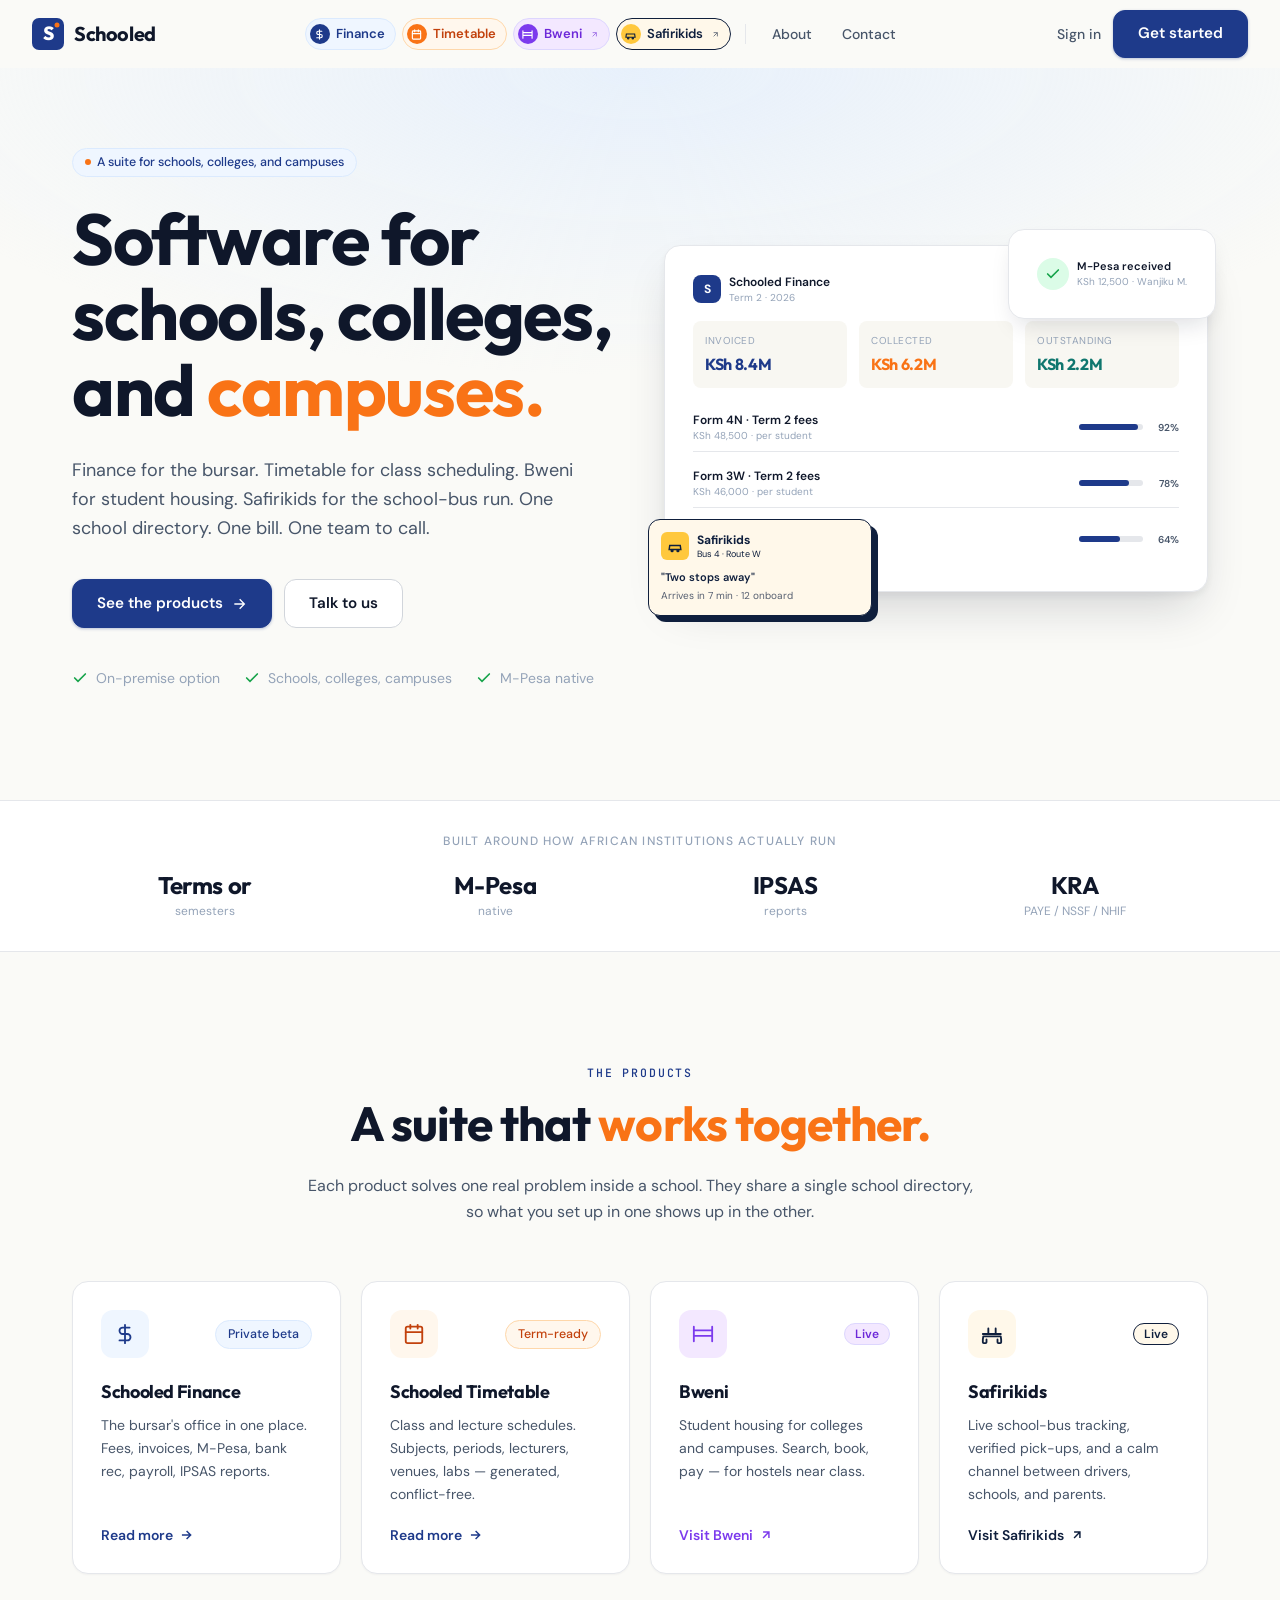
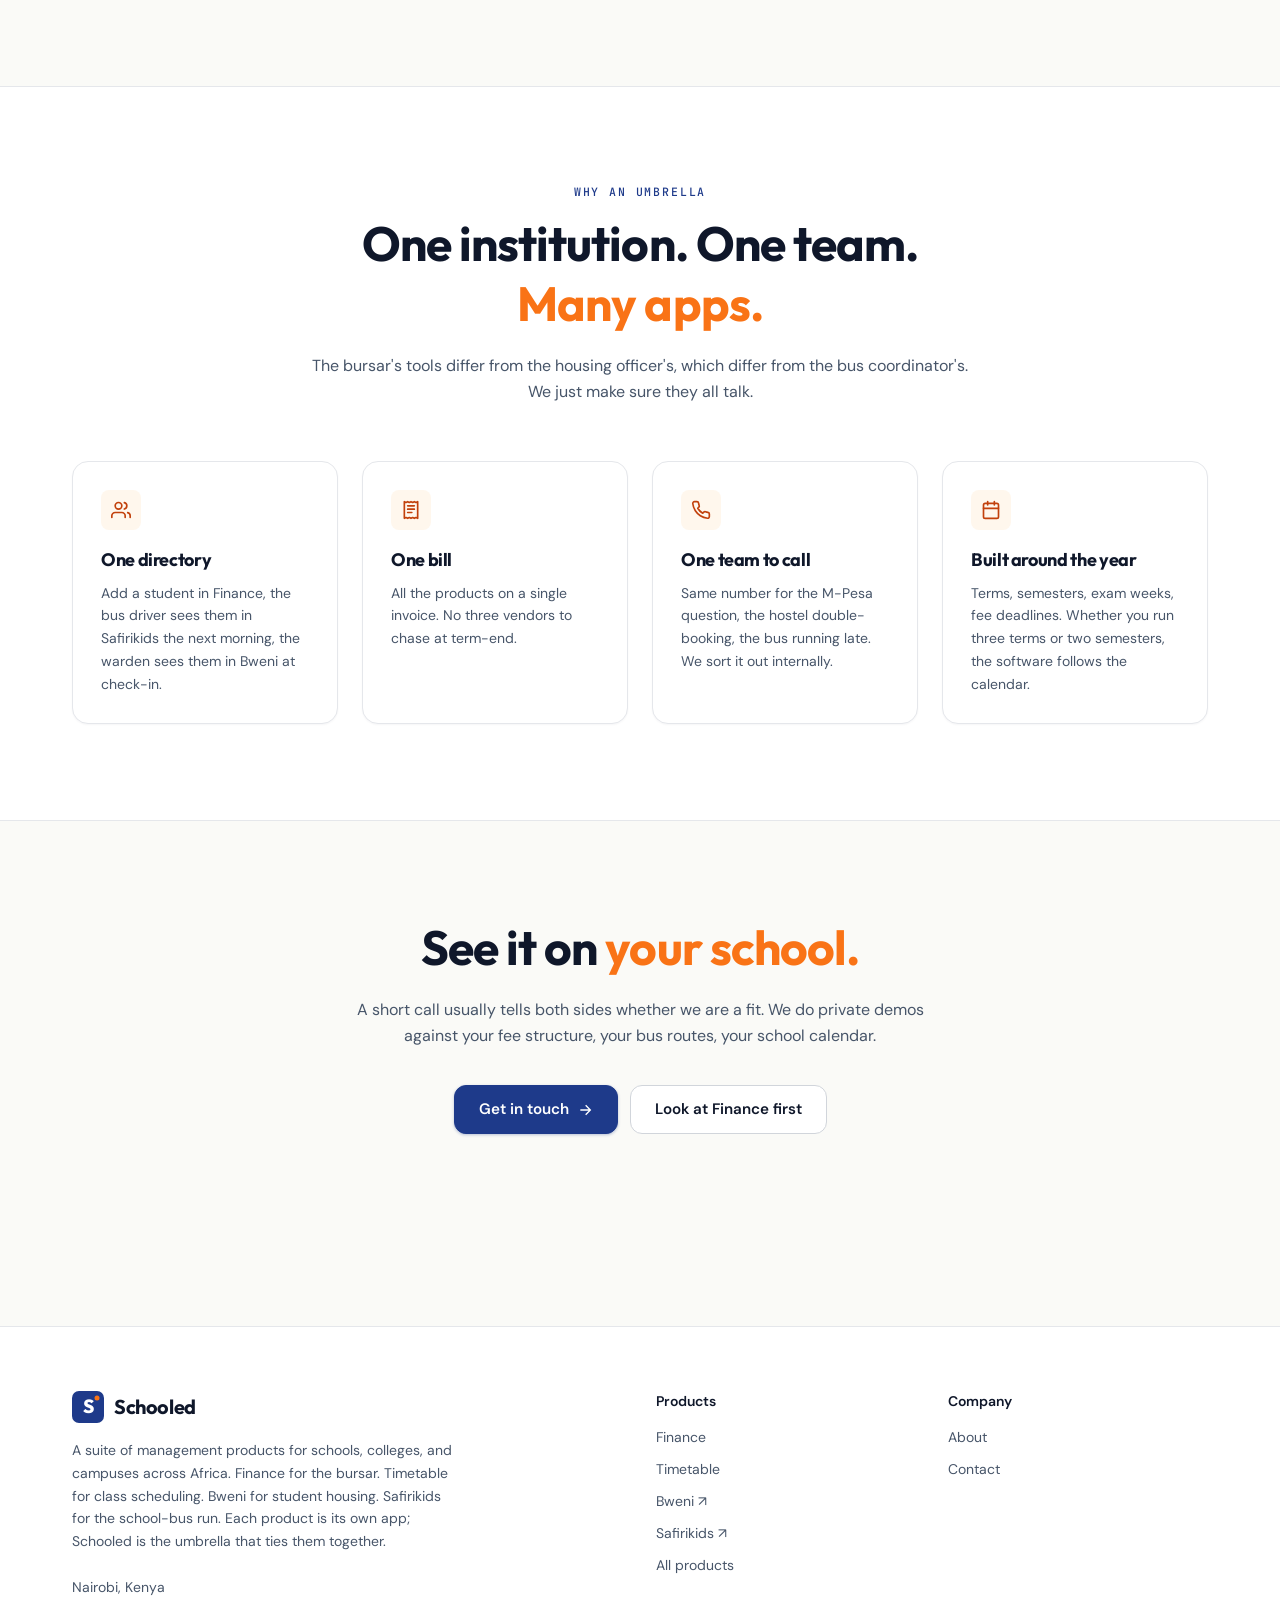
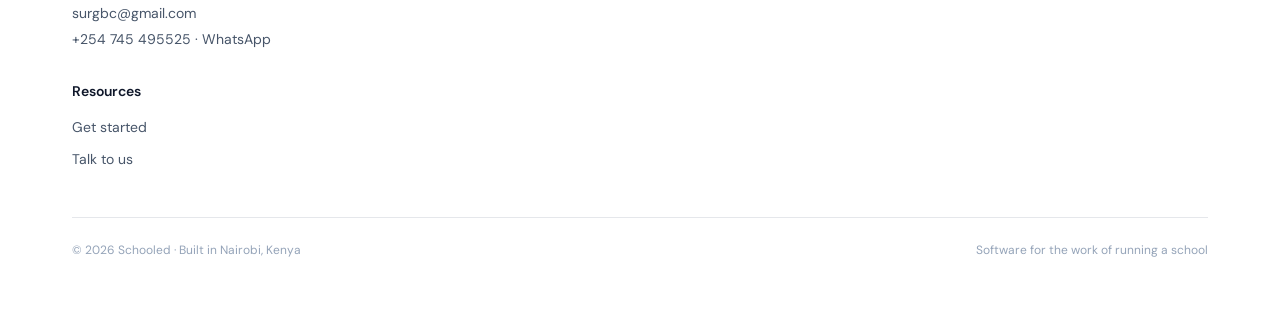
==== commit ddaa733a: "Deploy Schooled website schooled-apps/schooled-website@be82ee88096fa3eb851103d745603391f7d98578" ====
--- a/index.html
+++ b/index.html
@@ -1 +1 @@
-<!DOCTYPE html><!--ZjXfxe3ry0sgFoa7zoGAV--><html lang="en"><head><meta charSet="utf-8"/><meta name="viewport" content="width=device-width, initial-scale=1"/><link rel="stylesheet" href="/_next/static/chunks/60e80c00e1972e3c.css" data-precedence="next"/><link rel="preload" as="script" fetchPriority="low" href="/_next/static/chunks/5bce68295c7f1f97.js"/><script src="/_next/static/chunks/391b5727e5bc11ec.js" async=""></script><script src="/_next/static/chunks/1c64b19886203277.js" async=""></script><script src="/_next/static/chunks/c44ba29902c6819e.js" async=""></script><script src="/_next/static/chunks/turbopack-5e5e5629a9695c20.js" async=""></script><script src="/_next/static/chunks/6e80df9a465d153b.js" async=""></script><script src="/_next/static/chunks/6c33792a57a66467.js" async=""></script><script src="/_next/static/chunks/beefb697acdd731a.js" async=""></script><link rel="preload" href="https://fonts.googleapis.com/css2?family=Outfit:wght@400;500;600;700;800&amp;family=DM+Sans:wght@400;500;600;700&amp;family=JetBrains+Mono:wght@400;500&amp;display=swap" as="style"/><link rel="preconnect" href="https://fonts.googleapis.com"/><link rel="preconnect" href="https://fonts.gstatic.com" crossorigin=""/><meta name="theme-color" content="#1E3A8A"/><title>Schooled — Software for the work of running a school.</title><meta name="description" content="A suite of school-management products built for African schools — Finance for the bursar&#x27;s office, Kids for the school-bus parents, more on the way. Each product is its own app. Schooled is the umbrella that ties them together."/><meta name="author" content="Schooled"/><link rel="manifest" href="/manifest.json"/><meta name="keywords" content="school management software,school finance Kenya,school bus tracking,Safirikids,African school software,bursar software,ICAAP school finance"/><meta name="creator" content="Schooled"/><meta name="publisher" content="Schooled"/><meta name="robots" content="index, follow"/><meta property="og:title" content="Schooled — Software for the work of running a school."/><meta property="og:description" content="A suite of school-management products built for African schools — Finance for the bursar&#x27;s office, Kids for the school-bus parents, more on the way. Each product is its own app. Schooled is the umbrella that ties them together."/><meta property="og:url" content="https://schooled.cseco.co.ke"/><meta property="og:site_name" content="Schooled"/><meta property="og:locale" content="en_US"/><meta property="og:image" content="https://schooled.cseco.co.ke/og-image.png"/><meta property="og:image:width" content="1200"/><meta property="og:image:height" content="630"/><meta property="og:image:alt" content="Software for the work of running a school."/><meta property="og:image:type" content="image/png"/><meta property="og:type" content="website"/><meta name="twitter:card" content="summary_large_image"/><meta name="twitter:title" content="Schooled — Software for the work of running a school."/><meta name="twitter:description" content="A suite of school-management products built for African schools — Finance for the bursar&#x27;s office, Kids for the school-bus parents, more on the way. Each product is its own app. Schooled is the umbrella that ties them together."/><meta name="twitter:image" content="https://schooled.cseco.co.ke/og-image.png"/><link rel="icon" href="/favicon.svg" type="image/svg+xml"/><link rel="icon" href="/favicon.png" type="image/png" sizes="32x32"/><link rel="apple-touch-icon" href="/apple-touch-icon.png"/><link rel="stylesheet" href="https://fonts.googleapis.com/css2?family=Outfit:wght@400;500;600;700;800&amp;family=DM+Sans:wght@400;500;600;700&amp;family=JetBrains+Mono:wght@400;500&amp;display=swap"/><script src="/_next/static/chunks/a6dad97d9634a72d.js" noModule=""></script></head><body class="antialiased bg-[var(--color-canvas)] text-[var(--color-ink)] min-h-screen flex flex-col"><div hidden=""><!--$--><!--/$--></div><header class="sticky top-0 z-40 transition-all bg-transparent"><div class="max-w-[1200px] mx-auto px-6 lg:px-8"><div class="h-[68px] flex items-center justify-between gap-6"><a class="flex items-center gap-2.5 shrink-0" href="/"><svg width="32" height="32" viewBox="0 0 64 64" xmlns="http://www.w3.org/2000/svg" aria-hidden="true"><rect width="64" height="64" rx="14" fill="var(--color-sky)"></rect><text x="32" y="44" text-anchor="middle" font-family="var(--font-display), system-ui, sans-serif" font-size="38" font-weight="800" letter-spacing="-1" fill="var(--color-paper)">S</text><circle cx="50" cy="14" r="5" fill="var(--color-ember)"></circle></svg><span class="font-display text-xl font-bold text-[var(--color-ink)] tracking-tight">Schooled</span></a><nav class="hidden lg:flex items-center gap-1 flex-1 justify-center"><a class="inline-flex items-center gap-2 px-3 h-9 rounded-full border text-sm font-semibold transition-all bg-[var(--color-sky-tint)] text-[var(--color-sky)] border-[var(--color-sky-soft)] hover:bg-[var(--color-sky)] hover:text-white hover:border-[var(--color-sky)]" href="/finance"><span class="flex items-center justify-center w-5 h-5 rounded-md bg-[var(--color-sky)] text-white shrink-0"><svg width="11" height="11" viewBox="0 0 24 24" fill="none" stroke="currentColor" stroke-width="2.5" stroke-linecap="round"><path d="M12 2v20M17 5H9.5a3.5 3.5 0 0 0 0 7h5a3.5 3.5 0 0 1 0 7H6"></path></svg></span>Schooled <span class="font-bold">Finance</span></a><a class="inline-flex items-center gap-2 px-3 h-9 rounded-full border text-sm font-semibold transition-all bg-[var(--color-ember-tint)] text-[var(--color-ember-deep)] border-[var(--color-ember-soft)] hover:bg-[var(--color-ember)] hover:text-white hover:border-[var(--color-ember)]" href="/timetable"><span class="flex items-center justify-center w-5 h-5 rounded-md bg-[var(--color-ember)] text-white shrink-0"><svg width="11" height="11" viewBox="0 0 24 24" fill="none" stroke="currentColor" stroke-width="2.5" stroke-linecap="round" stroke-linejoin="round"><rect x="3" y="4" width="18" height="18" rx="2"></rect><line x1="16" y1="2" x2="16" y2="6"></line><line x1="8" y1="2" x2="8" y2="6"></line><line x1="3" y1="10" x2="21" y2="10"></line></svg></span>Schooled <span class="font-bold">Timetable</span></a><a href="https://safirikids.cseco.co.ke" target="_blank" rel="noopener noreferrer" class="inline-flex items-center gap-2 px-3 h-9 rounded-full border text-sm font-semibold transition-all" style="background:#FFF8EA;color:#0F1F3D;border-color:#0F1F3D"><span class="flex items-center justify-center w-5 h-5 rounded-md shrink-0" style="background:#FFC83D"><svg width="11" height="11" viewBox="0 0 24 24" fill="none" stroke="#0F1F3D" stroke-width="2.5" stroke-linecap="round"><path d="M2 18h20l-1-7H3z"></path><circle cx="7" cy="20" r="1.5"></circle><circle cx="17" cy="20" r="1.5"></circle></svg></span>Safirikids<svg width="11" height="11" viewBox="0 0 24 24" fill="none" stroke="currentColor" stroke-width="2.5" class="opacity-70"><path d="M7 17 17 7M7 7h10v10"></path></svg></a><div class="w-px h-5 bg-[var(--color-edge)] mx-2"></div><a class="px-3.5 py-2 text-sm font-medium rounded-lg transition-colors text-[var(--color-ink-soft)] hover:text-[var(--color-ink)] hover:bg-[var(--color-paper-warm)]" href="/about">About</a><a class="px-3.5 py-2 text-sm font-medium rounded-lg transition-colors text-[var(--color-ink-soft)] hover:text-[var(--color-ink)] hover:bg-[var(--color-paper-warm)]" href="/contact">Contact</a></nav><div class="hidden lg:flex items-center gap-3 shrink-0"><a href="https://app.schooled.cseco.co.ke" class="text-sm font-medium text-[var(--color-ink-soft)] hover:text-[var(--color-ink)]">Sign in</a><a class="btn-primary text-sm py-2 px-4" href="/contact">Get started</a></div><button class="lg:hidden inline-flex items-center justify-center w-10 h-10 rounded-lg border border-[var(--color-edge-strong)]" aria-label="Toggle menu"><svg width="18" height="18" viewBox="0 0 24 24" fill="none" stroke="currentColor" stroke-width="2"><line x1="4" y1="7" x2="20" y2="7"></line><line x1="4" y1="17" x2="20" y2="17"></line></svg></button></div></div></header><main class="relative flex-1"><section class="bg-gradient-sky pt-12 lg:pt-20 pb-20 lg:pb-28"><div class="max-w-[1200px] mx-auto px-6 lg:px-8 grid lg:grid-cols-12 gap-10 lg:gap-12 items-center"><div class="lg:col-span-6 animate-rise"><div class="badge mb-6"><span class="w-1.5 h-1.5 bg-[var(--color-ember)] rounded-full"></span>A suite of school apps · Nairobi</div><h1 class="font-display text-5xl md:text-6xl lg:text-7xl text-[var(--color-ink)] leading-[1.05] tracking-[-0.025em]">Software for the work of running a <span class="text-[var(--color-ember)]">school.</span></h1><p class="text-lg text-[var(--color-ink-soft)] mt-7 leading-relaxed max-w-lg">Schooled is a suite of school-management apps. Finance for the bursar&#x27;s office. Kids for the school-bus run. They share one school directory, one bill, and one team you can call.</p><div class="mt-9 flex flex-wrap gap-3"><a class="btn-primary" href="/products">See the products<svg width="16" height="16" viewBox="0 0 24 24" fill="none" stroke="currentColor" stroke-width="2"><path d="M5 12h14M13 5l7 7-7 7"></path></svg></a><a class="btn-ghost" href="/contact">Talk to us</a></div><div class="mt-10 flex flex-wrap items-center gap-x-6 gap-y-2 text-sm text-[var(--color-ink-mute)]"><span class="inline-flex items-center gap-2"><svg width="16" height="16" viewBox="0 0 24 24" fill="none" stroke="#16a34a" stroke-width="2.5" stroke-linecap="round"><polyline points="20 6 9 17 4 12"></polyline></svg>On-premise option</span><span class="inline-flex items-center gap-2"><svg width="16" height="16" viewBox="0 0 24 24" fill="none" stroke="#16a34a" stroke-width="2.5" stroke-linecap="round"><polyline points="20 6 9 17 4 12"></polyline></svg>Built for Kenyan schools</span><span class="inline-flex items-center gap-2"><svg width="16" height="16" viewBox="0 0 24 24" fill="none" stroke="#16a34a" stroke-width="2.5" stroke-linecap="round"><polyline points="20 6 9 17 4 12"></polyline></svg>M-Pesa native</span></div></div><div class="lg:col-span-6 relative animate-rise delay-200"><div class="relative"><div class="saas-card p-5" style="box-shadow:0 24px 48px -12px rgba(15,23,42,0.18), 0 4px 8px rgba(15,23,42,0.06)"><div class="flex items-center justify-between mb-4"><div class="flex items-center gap-2"><div class="w-7 h-7 rounded-lg bg-[var(--color-sky)] flex items-center justify-center"><span class="text-white text-xs font-bold">S</span></div><div><p class="text-xs font-semibold text-[var(--color-ink)]">Schooled Finance</p><p class="text-[10px] text-[var(--color-ink-mute)]">Term 2 · 2026</p></div></div><span class="badge text-xs">Term in progress</span></div><div class="grid grid-cols-3 gap-3 mb-4"><div class="bg-[var(--color-paper-warm)] rounded-lg p-3"><p class="text-[10px] text-[var(--color-ink-mute)] uppercase tracking-wider">Invoiced</p><p class="font-display font-bold text-base mt-1" style="color:var(--color-sky)">KSh 8.4M</p></div><div class="bg-[var(--color-paper-warm)] rounded-lg p-3"><p class="text-[10px] text-[var(--color-ink-mute)] uppercase tracking-wider">Collected</p><p class="font-display font-bold text-base mt-1" style="color:var(--color-ember)">KSh 6.2M</p></div><div class="bg-[var(--color-paper-warm)] rounded-lg p-3"><p class="text-[10px] text-[var(--color-ink-mute)] uppercase tracking-wider">Outstanding</p><p class="font-display font-bold text-base mt-1" style="color:#0F766E">KSh 2.2M</p></div></div><div class="space-y-2"><div class="flex items-center justify-between gap-3 py-2 border-b border-[var(--color-edge)] last:border-0"><div class="min-w-0"><p class="text-xs font-semibold text-[var(--color-ink)] truncate">Form 4N · Term 2 fees</p><p class="text-[10px] text-[var(--color-ink-mute)]">KSh 48,500<!-- --> · per student</p></div><div class="flex items-center gap-2 shrink-0"><div class="w-16 h-1.5 rounded-full bg-[var(--color-edge)]"><div class="h-1.5 rounded-full" style="width:92%;background:var(--color-sky)"></div></div><span class="text-[10px] font-semibold text-[var(--color-ink-soft)] w-7 text-right">92<!-- -->%</span></div></div><div class="flex items-center justify-between gap-3 py-2 border-b border-[var(--color-edge)] last:border-0"><div class="min-w-0"><p class="text-xs font-semibold text-[var(--color-ink)] truncate">Form 3W · Term 2 fees</p><p class="text-[10px] text-[var(--color-ink-mute)]">KSh 46,000<!-- --> · per student</p></div><div class="flex items-center gap-2 shrink-0"><div class="w-16 h-1.5 rounded-full bg-[var(--color-edge)]"><div class="h-1.5 rounded-full" style="width:78%;background:var(--color-sky)"></div></div><span class="text-[10px] font-semibold text-[var(--color-ink-soft)] w-7 text-right">78<!-- -->%</span></div></div><div class="flex items-center justify-between gap-3 py-2 border-b border-[var(--color-edge)] last:border-0"><div class="min-w-0"><p class="text-xs font-semibold text-[var(--color-ink)] truncate">Form 2E · Term 2 fees</p><p class="text-[10px] text-[var(--color-ink-mute)]">KSh 44,000<!-- --> · per student</p></div><div class="flex items-center gap-2 shrink-0"><div class="w-16 h-1.5 rounded-full bg-[var(--color-edge)]"><div class="h-1.5 rounded-full" style="width:64%;background:var(--color-sky)"></div></div><span class="text-[10px] font-semibold text-[var(--color-ink-soft)] w-7 text-right">64<!-- -->%</span></div></div></div></div><div class="absolute -bottom-6 -left-4 w-56 rounded-xl p-3 hidden md:block" style="background:#FFF8EA;border:1px solid #0F1F3D;box-shadow:6px 6px 0 #0F1F3D"><div class="flex items-center gap-2 mb-2"><div class="w-7 h-7 rounded-md flex items-center justify-center" style="background:#FFC83D"><svg width="14" height="14" viewBox="0 0 24 24" fill="none" stroke="#0F1F3D" stroke-width="2.5"><path d="M2 18h20l-1-7H3z"></path><circle cx="7" cy="20" r="1.5"></circle><circle cx="17" cy="20" r="1.5"></circle></svg></div><div><p class="text-xs font-bold" style="color:#0F1F3D">Safirikids</p><p class="text-[9px]" style="color:#0F1F3D">Bus 4 · Route W</p></div></div><p class="text-[11px] font-semibold" style="color:#0F1F3D">&quot;Two stops away&quot;</p><p class="text-[10px] mt-0.5" style="color:#0F1F3D;opacity:0.7">Arrives in 7 min · 12 onboard</p></div><div class="absolute -top-4 -right-2 hidden md:flex items-center gap-2 saas-card p-3 max-w-[220px]" style="box-shadow:0 12px 24px -8px rgba(15,23,42,0.15)"><div class="w-8 h-8 rounded-full bg-green-100 flex items-center justify-center shrink-0"><svg width="16" height="16" viewBox="0 0 24 24" fill="none" stroke="#16a34a" stroke-width="2.5" stroke-linecap="round"><polyline points="20 6 9 17 4 12"></polyline></svg></div><div class="min-w-0"><p class="text-[11px] font-semibold text-[var(--color-ink)]">M-Pesa received</p><p class="text-[10px] text-[var(--color-ink-mute)]">KSh 12,500 · Wanjiku M.</p></div></div></div></div></div></section><section class="border-y border-[var(--color-edge)] bg-[var(--color-paper)] py-8"><div class="max-w-[1200px] mx-auto px-6 lg:px-8"><p class="text-center text-xs font-medium tracking-widest text-[var(--color-ink-mute)] uppercase mb-5">Built around how Kenyan schools actually run</p><div class="grid grid-cols-2 md:grid-cols-4 gap-6 items-center"><div class="text-center"><p class="font-display font-bold text-2xl text-[var(--color-ink)]">3 terms</p><p class="text-xs text-[var(--color-ink-mute)] mt-0.5">a year</p></div><div class="text-center"><p class="font-display font-bold text-2xl text-[var(--color-ink)]">M-Pesa</p><p class="text-xs text-[var(--color-ink-mute)] mt-0.5">receipts</p></div><div class="text-center"><p class="font-display font-bold text-2xl text-[var(--color-ink)]">IPSAS</p><p class="text-xs text-[var(--color-ink-mute)] mt-0.5">reports</p></div><div class="text-center"><p class="font-display font-bold text-2xl text-[var(--color-ink)]">KRA</p><p class="text-xs text-[var(--color-ink-mute)] mt-0.5">PAYE / NSSF / NHIF</p></div></div></div></section><section class="py-20 lg:py-28"><div class="max-w-[1200px] mx-auto px-6 lg:px-8"><div class="text-center mb-14 max-w-2xl mx-auto"><p class="eyebrow mb-3">The products</p><h2 class="font-display text-3xl md:text-5xl text-[var(--color-ink)] leading-tight tracking-tight">A suite that <span class="text-[var(--color-ember)]">works together.</span></h2><p class="text-[var(--color-ink-soft)] mt-5 leading-relaxed">Each product solves one real problem inside a school. They share a single school directory, so what you set up in one shows up in the other.</p></div><div class="grid md:grid-cols-2 lg:grid-cols-3 gap-6"><a class="saas-card flex flex-col" href="/finance"><div class="flex items-center justify-between mb-5"><div class="w-12 h-12 rounded-xl bg-[var(--color-sky-tint)] flex items-center justify-center"><svg width="22" height="22" viewBox="0 0 24 24" fill="none" stroke="#1E3A8A" stroke-width="2" stroke-linecap="round" stroke-linejoin="round"><path d="M12 2v20M17 5H9.5a3.5 3.5 0 0 0 0 7h5a3.5 3.5 0 0 1 0 7H6"></path></svg></div><span class="badge">Private beta</span></div><h3 class="font-display text-xl font-bold text-[var(--color-ink)] mb-2">Schooled Finance</h3><p class="text-sm text-[var(--color-ink-soft)] leading-relaxed flex-1">The bursar&#x27;s office in one place. Fee structures, invoices, M-Pesa receipts, bank reconciliation, payroll, IPSAS reports.</p><span class="inline-flex items-center gap-1.5 mt-5 text-sm font-semibold text-[var(--color-sky)]">Read more<svg width="14" height="14" viewBox="0 0 24 24" fill="none" stroke="currentColor" stroke-width="2.5"><path d="M5 12h14M13 5l7 7-7 7"></path></svg></span></a><a href="https://safirikids.cseco.co.ke" target="_blank" rel="noopener noreferrer" class="saas-card flex flex-col"><div class="flex items-center justify-between mb-5"><div class="w-12 h-12 rounded-xl flex items-center justify-center" style="background:#FFF8EA"><svg width="22" height="22" viewBox="0 0 24 24" fill="none" stroke="#0F1F3D" stroke-width="2" stroke-linecap="round" stroke-linejoin="round"><path d="M8 6v6M16 6v6M2 12h19.6M18 18h.01M2 18l.5-3.5h19l.5 3.5M2 18v3a1 1 0 0 0 1 1h2a1 1 0 0 0 1-1v-3M22 18v3a1 1 0 0 1-1 1h-2a1 1 0 0 1-1-1v-3"></path></svg></div><span class="badge badge-ember">Live</span></div><h3 class="font-display text-xl font-bold text-[var(--color-ink)] mb-2">Safirikids</h3><p class="text-sm text-[var(--color-ink-soft)] leading-relaxed flex-1">Live school-bus tracking, verified pick-ups and drop-offs, and a calm channel between drivers, schools, and parents. Sister app on its own brand.</p><span class="inline-flex items-center gap-1.5 mt-5 text-sm font-semibold text-[var(--color-sky)]">Visit Safirikids<svg width="14" height="14" viewBox="0 0 24 24" fill="none" stroke="currentColor" stroke-width="2.5"><path d="M7 17 17 7M7 7h10v10"></path></svg></span></a><a class="saas-card flex flex-col" href="/timetable"><div class="flex items-center justify-between mb-5"><div class="w-12 h-12 rounded-xl bg-[var(--color-ember-tint)] flex items-center justify-center"><svg width="22" height="22" viewBox="0 0 24 24" fill="none" stroke="#C2410C" stroke-width="2" stroke-linecap="round" stroke-linejoin="round"><rect x="3" y="4" width="18" height="18" rx="2"></rect><line x1="16" y1="2" x2="16" y2="6"></line><line x1="8" y1="2" x2="8" y2="6"></line><line x1="3" y1="10" x2="21" y2="10"></line></svg></div><span class="badge badge-ember">Term-ready</span></div><h3 class="font-display text-xl font-bold text-[var(--color-ink)] mb-2">Schooled Timetable</h3><p class="text-sm text-[var(--color-ink-soft)] leading-relaxed flex-1">Class timetables that build themselves. Set your subjects, periods, teachers, and labs — Schooled does the rest, and you start the term on time.</p><span class="inline-flex items-center gap-1.5 mt-5 text-sm font-semibold text-[var(--color-sky)]">Read more<svg width="14" height="14" viewBox="0 0 24 24" fill="none" stroke="currentColor" stroke-width="2.5"><path d="M5 12h14M13 5l7 7-7 7"></path></svg></span></a></div></div></section><section class="py-20 lg:py-24 bg-[var(--color-paper)] border-y border-[var(--color-edge)]"><div class="max-w-[1200px] mx-auto px-6 lg:px-8"><div class="text-center mb-14 max-w-2xl mx-auto"><p class="eyebrow mb-3">Why an umbrella</p><h2 class="font-display text-3xl md:text-5xl text-[var(--color-ink)] leading-tight tracking-tight">One school. One team. <span class="text-[var(--color-ember)]">Many apps.</span></h2><p class="text-[var(--color-ink-soft)] mt-5 leading-relaxed">The bursar uses different tools from the bus coordinator. We just make sure they talk.</p></div><div class="grid md:grid-cols-2 lg:grid-cols-4 gap-6"><div class="saas-card"><div class="w-10 h-10 rounded-lg bg-[var(--color-ember-tint)] flex items-center justify-center mb-4"><svg width="20" height="20" viewBox="0 0 24 24" fill="none" stroke="var(--color-ember-deep)" stroke-width="2" stroke-linecap="round" stroke-linejoin="round"><path d="M17 21v-2a4 4 0 0 0-4-4H5a4 4 0 0 0-4 4v2"></path><circle cx="9" cy="7" r="4"></circle><path d="M23 21v-2a4 4 0 0 0-3-3.87M16 3.13a4 4 0 0 1 0 7.75"></path></svg></div><h3 class="font-display text-lg font-bold text-[var(--color-ink)] mb-2">One school directory</h3><p class="text-sm text-[var(--color-ink-soft)] leading-relaxed">Add a student in Finance, the bus driver sees them in Kids the next morning. No double entry.</p></div><div class="saas-card"><div class="w-10 h-10 rounded-lg bg-[var(--color-ember-tint)] flex items-center justify-center mb-4"><svg width="20" height="20" viewBox="0 0 24 24" fill="none" stroke="var(--color-ember-deep)" stroke-width="2" stroke-linecap="round" stroke-linejoin="round"><path d="M4 2v20l2-1 2 1 2-1 2 1 2-1 2 1 2-1 2 1V2l-2 1-2-1-2 1-2-1-2 1-2-1-2 1Z"></path><path d="M8 7h8M8 11h8M8 15h5"></path></svg></div><h3 class="font-display text-lg font-bold text-[var(--color-ink)] mb-2">One bill</h3><p class="text-sm text-[var(--color-ink-soft)] leading-relaxed">All the products on a single invoice. No three vendors to chase at term-end.</p></div><div class="saas-card"><div class="w-10 h-10 rounded-lg bg-[var(--color-ember-tint)] flex items-center justify-center mb-4"><svg width="20" height="20" viewBox="0 0 24 24" fill="none" stroke="var(--color-ember-deep)" stroke-width="2" stroke-linecap="round" stroke-linejoin="round"><path d="M22 16.92v3a2 2 0 0 1-2.18 2 19.79 19.79 0 0 1-8.63-3.07 19.5 19.5 0 0 1-6-6 19.79 19.79 0 0 1-3.07-8.67A2 2 0 0 1 4.11 2h3a2 2 0 0 1 2 1.72 12.84 12.84 0 0 0 .7 2.81 2 2 0 0 1-.45 2.11L8.09 9.91a16 16 0 0 0 6 6l1.27-1.27a2 2 0 0 1 2.11-.45 12.84 12.84 0 0 0 2.81.7A2 2 0 0 1 22 16.92z"></path></svg></div><h3 class="font-display text-lg font-bold text-[var(--color-ink)] mb-2">One team to call</h3><p class="text-sm text-[var(--color-ink-soft)] leading-relaxed">Same number for the M-Pesa question and for the bus running late. We sort it out internally.</p></div><div class="saas-card"><div class="w-10 h-10 rounded-lg bg-[var(--color-ember-tint)] flex items-center justify-center mb-4"><svg width="20" height="20" viewBox="0 0 24 24" fill="none" stroke="var(--color-ember-deep)" stroke-width="2" stroke-linecap="round" stroke-linejoin="round"><rect x="3" y="4" width="18" height="18" rx="2" ry="2"></rect><line x1="16" y1="2" x2="16" y2="6"></line><line x1="8" y1="2" x2="8" y2="6"></line><line x1="3" y1="10" x2="21" y2="10"></line></svg></div><h3 class="font-display text-lg font-bold text-[var(--color-ink)] mb-2">Built around schools</h3><p class="text-sm text-[var(--color-ink-soft)] leading-relaxed">Three terms a year. Mid-term breaks. Exam weeks. Fee deadlines. The software follows the calendar.</p></div></div></div></section><section class="py-20 lg:py-24"><div class="max-w-[900px] mx-auto px-6 lg:px-8 text-center"><h2 class="font-display text-3xl md:text-5xl text-[var(--color-ink)] leading-tight tracking-tight">See it on <span class="text-[var(--color-ember)]">your school.</span></h2><p class="text-[var(--color-ink-soft)] mt-5 leading-relaxed max-w-xl mx-auto">A short call usually tells both sides whether we are a fit. We do private demos against your fee structure, your bus routes, your school calendar.</p><div class="mt-9 flex flex-wrap justify-center gap-3"><a class="btn-primary" href="/contact">Get in touch<svg width="16" height="16" viewBox="0 0 24 24" fill="none" stroke="currentColor" stroke-width="2"><path d="M5 12h14M13 5l7 7-7 7"></path></svg></a><a class="btn-ghost" href="/finance">Look at Finance first</a></div></div></section><!--$--><!--/$--></main><footer class="bg-[var(--color-paper)] border-t border-[var(--color-edge)] mt-24"><div class="max-w-[1200px] mx-auto px-6 lg:px-8 py-16"><div class="grid grid-cols-12 gap-8 mb-12"><div class="col-span-12 md:col-span-5"><div class="flex items-center gap-2.5 mb-4"><svg width="32" height="32" viewBox="0 0 64 64" xmlns="http://www.w3.org/2000/svg" aria-hidden="true"><rect width="64" height="64" rx="14" fill="var(--color-sky)"></rect><text x="32" y="44" text-anchor="middle" font-family="var(--font-display), system-ui, sans-serif" font-size="38" font-weight="800" letter-spacing="-1" fill="var(--color-paper)">S</text><circle cx="50" cy="14" r="5" fill="var(--color-ember)"></circle></svg><span class="font-display text-xl font-bold tracking-tight">Schooled</span></div><p class="text-[var(--color-ink-soft)] text-sm leading-relaxed max-w-sm">A suite of school-management products built for African schools — Finance for the bursar&#x27;s office, Kids for the school-bus parents, more on the way. Each product is its own app. Schooled is the umbrella that ties them together.</p><div class="mt-6 space-y-1.5 text-sm text-[var(--color-ink-soft)]"><p>Nairobi, Kenya</p><p><a href="mailto:surgbc@gmail.com" class="hover:text-[var(--color-sky)]">surgbc@gmail.com</a></p><p><a href="tel:+254745495525" class="hover:text-[var(--color-sky)]">+254 745 495525</a> · <a href="https://wa.me/254745495525" target="_blank" rel="noopener" class="hover:text-[var(--color-sky)]">WhatsApp</a></p></div></div><div class="col-span-6 md:col-span-3 md:col-start-7"><p class="font-semibold text-[var(--color-ink)] text-sm mb-4">Products</p><ul class="space-y-3 text-sm text-[var(--color-ink-soft)]"><li><a class="hover:text-[var(--color-sky)]" href="/finance">Finance</a></li><li><a class="hover:text-[var(--color-sky)]" href="/timetable">Timetable</a></li><li><a href="https://safirikids.cseco.co.ke" target="_blank" rel="noopener" class="hover:text-[var(--color-sky)]">Safirikids ↗</a></li><li><a class="hover:text-[var(--color-sky)]" href="/products">All products</a></li></ul></div><div class="col-span-6 md:col-span-2"><p class="font-semibold text-[var(--color-ink)] text-sm mb-4">Company</p><ul class="space-y-3 text-sm text-[var(--color-ink-soft)]"><li><a class="hover:text-[var(--color-sky)]" href="/about">About</a></li><li><a class="hover:text-[var(--color-sky)]" href="/contact">Contact</a></li></ul></div><div class="col-span-12 md:col-span-2"><p class="font-semibold text-[var(--color-ink)] text-sm mb-4">Resources</p><ul class="space-y-3 text-sm text-[var(--color-ink-soft)]"><li><a class="hover:text-[var(--color-sky)]" href="/contact">Get started</a></li><li><a class="hover:text-[var(--color-sky)]" href="/contact">Talk to us</a></li></ul></div></div><div class="border-t border-[var(--color-edge)] pt-6 flex flex-col sm:flex-row justify-between items-start sm:items-center gap-3"><p class="text-xs text-[var(--color-ink-mute)]">© <!-- -->2026<!-- --> Schooled · Built in <!-- -->Nairobi, Kenya</p><p class="text-xs text-[var(--color-ink-mute)]">Software for the work of running a school</p></div></div></footer><script src="/_next/static/chunks/5bce68295c7f1f97.js" id="_R_" async=""></script><script>(self.__next_f=self.__next_f||[]).push([0])</script><script>self.__next_f.push([1,"1:\"$Sreact.fragment\"\n2:I[2971,[\"/_next/static/chunks/6e80df9a465d153b.js\"],\"Header\"]\n3:I[92322,[\"/_next/static/chunks/6c33792a57a66467.js\",\"/_next/static/chunks/beefb697acdd731a.js\"],\"default\"]\n4:I[81409,[\"/_next/static/chunks/6c33792a57a66467.js\",\"/_next/static/chunks/beefb697acdd731a.js\"],\"default\"]\nc:I[60374,[\"/_next/static/chunks/6c33792a57a66467.js\",\"/_next/static/chunks/beefb697acdd731a.js\"],\"default\"]\n:HL[\"/_next/static/chunks/60e80c00e1972e3c.css\",\"style\"]\n:HL[\"https://fonts.googleapis.com/css2?family=Outfit:wght@400;500;600;700;800\u0026family=DM+Sans:wght@400;500;600;700\u0026family=JetBrains+Mono:wght@400;500\u0026display=swap\",\"style\"]\n"])</script><script>self.__next_f.push([1,"0:{\"P\":null,\"b\":\"ZjXfxe3ry0sgFoa7zoGAV\",\"c\":[\"\",\"\"],\"q\":\"\",\"i\":false,\"f\":[[[\"\",{\"children\":[\"__PAGE__\",{}]},\"$undefined\",\"$undefined\",true],[[\"$\",\"$1\",\"c\",{\"children\":[[[\"$\",\"link\",\"0\",{\"rel\":\"stylesheet\",\"href\":\"/_next/static/chunks/60e80c00e1972e3c.css\",\"precedence\":\"next\",\"crossOrigin\":\"$undefined\",\"nonce\":\"$undefined\"}],[\"$\",\"script\",\"script-0\",{\"src\":\"/_next/static/chunks/6e80df9a465d153b.js\",\"async\":true,\"nonce\":\"$undefined\"}]],[\"$\",\"html\",null,{\"lang\":\"en\",\"children\":[[\"$\",\"head\",null,{\"children\":[[\"$\",\"link\",null,{\"rel\":\"preconnect\",\"href\":\"https://fonts.googleapis.com\"}],[\"$\",\"link\",null,{\"rel\":\"preconnect\",\"href\":\"https://fonts.gstatic.com\",\"crossOrigin\":\"\"}],[\"$\",\"link\",null,{\"rel\":\"stylesheet\",\"href\":\"https://fonts.googleapis.com/css2?family=Outfit:wght@400;500;600;700;800\u0026family=DM+Sans:wght@400;500;600;700\u0026family=JetBrains+Mono:wght@400;500\u0026display=swap\"}]]}],[\"$\",\"body\",null,{\"className\":\"antialiased bg-[var(--color-canvas)] text-[var(--color-ink)] min-h-screen flex flex-col\",\"children\":[[\"$\",\"$L2\",null,{}],[\"$\",\"main\",null,{\"className\":\"relative flex-1\",\"children\":[\"$\",\"$L3\",null,{\"parallelRouterKey\":\"children\",\"error\":\"$undefined\",\"errorStyles\":\"$undefined\",\"errorScripts\":\"$undefined\",\"template\":[\"$\",\"$L4\",null,{}],\"templateStyles\":\"$undefined\",\"templateScripts\":\"$undefined\",\"notFound\":[[[\"$\",\"title\",null,{\"children\":\"404: This page could not be found.\"}],[\"$\",\"div\",null,{\"style\":{\"fontFamily\":\"system-ui,\\\"Segoe UI\\\",Roboto,Helvetica,Arial,sans-serif,\\\"Apple Color Emoji\\\",\\\"Segoe UI Emoji\\\"\",\"height\":\"100vh\",\"textAlign\":\"center\",\"display\":\"flex\",\"flexDirection\":\"column\",\"alignItems\":\"center\",\"justifyContent\":\"center\"},\"children\":[\"$\",\"div\",null,{\"children\":[[\"$\",\"style\",null,{\"dangerouslySetInnerHTML\":{\"__html\":\"body{color:#000;background:#fff;margin:0}.next-error-h1{border-right:1px solid rgba(0,0,0,.3)}@media (prefers-color-scheme:dark){body{color:#fff;background:#000}.next-error-h1{border-right:1px solid rgba(255,255,255,.3)}}\"}}],[\"$\",\"h1\",null,{\"className\":\"next-error-h1\",\"style\":{\"display\":\"inline-block\",\"margin\":\"0 20px 0 0\",\"padding\":\"0 23px 0 0\",\"fontSize\":24,\"fontWeight\":500,\"verticalAlign\":\"top\",\"lineHeight\":\"49px\"},\"children\":404}],[\"$\",\"div\",null,{\"style\":{\"display\":\"inline-block\"},\"children\":[\"$\",\"h2\",null,{\"style\":{\"fontSize\":14,\"fontWeight\":400,\"lineHeight\":\"49px\",\"margin\":0},\"children\":\"This page could not be found.\"}]}]]}]}]],[]],\"forbidden\":\"$undefined\",\"unauthorized\":\"$undefined\"}]}],[\"$\",\"footer\",null,{\"className\":\"bg-[var(--color-paper)] border-t border-[var(--color-edge)] mt-24\",\"children\":[\"$\",\"div\",null,{\"className\":\"max-w-[1200px] mx-auto px-6 lg:px-8 py-16\",\"children\":[[\"$\",\"div\",null,{\"className\":\"grid grid-cols-12 gap-8 mb-12\",\"children\":[[\"$\",\"div\",null,{\"className\":\"col-span-12 md:col-span-5\",\"children\":[[\"$\",\"div\",null,{\"className\":\"flex items-center gap-2.5 mb-4\",\"children\":[[\"$\",\"svg\",null,{\"width\":32,\"height\":32,\"viewBox\":\"0 0 64 64\",\"xmlns\":\"http://www.w3.org/2000/svg\",\"aria-hidden\":true,\"children\":[[\"$\",\"rect\",null,{\"width\":\"64\",\"height\":\"64\",\"rx\":\"14\",\"fill\":\"var(--color-sky)\"}],[\"$\",\"text\",null,{\"x\":\"32\",\"y\":\"44\",\"textAnchor\":\"middle\",\"fontFamily\":\"var(--font-display), system-ui, sans-serif\",\"fontSize\":\"38\",\"fontWeight\":800,\"letterSpacing\":\"-1\",\"fill\":\"var(--color-paper)\",\"children\":\"S\"}],[\"$\",\"circle\",null,{\"cx\":\"50\",\"cy\":\"14\",\"r\":\"5\",\"fill\":\"var(--color-ember)\"}]]}],[\"$\",\"span\",null,{\"className\":\"font-display text-xl font-bold tracking-tight\",\"children\":\"Schooled\"}]]}],[\"$\",\"p\",null,{\"className\":\"text-[var(--color-ink-soft)] text-sm leading-relaxed max-w-sm\",\"children\":\"A suite of school-management products built for African schools — Finance for the bursar's office, Kids for the school-bus parents, more on the way. Each product is its own app. Schooled is the umbrella that ties them together.\"}],[\"$\",\"div\",null,{\"className\":\"mt-6 space-y-1.5 text-sm text-[var(--color-ink-soft)]\",\"children\":[[\"$\",\"p\",null,{\"children\":\"Nairobi, Kenya\"}],[\"$\",\"p\",null,{\"children\":[\"$\",\"a\",null,{\"href\":\"mailto:surgbc@gmail.com\",\"className\":\"hover:text-[var(--color-sky)]\",\"children\":\"surgbc@gmail.com\"}]}],[\"$\",\"p\",null,{\"children\":[[\"$\",\"a\",null,{\"href\":\"tel:+254745495525\",\"className\":\"hover:text-[var(--color-sky)]\",\"children\":\"+254 745 495525\"}],\" · \",[\"$\",\"a\",null,{\"href\":\"https://wa.me/254745495525\",\"target\":\"_blank\",\"rel\":\"noopener\",\"className\":\"hover:text-[var(--color-sky)]\",\"children\":\"WhatsApp\"}]]}]]}]]}],[\"$\",\"div\",null,{\"className\":\"col-span-6 md:col-span-3 md:col-start-7\",\"children\":[\"$L5\",\"$L6\"]}],\"$L7\",\"$L8\"]}],\"$L9\"]}]}]]}]]}]]}],{\"children\":[\"$La\",{},null,false,false]},null,false,false],\"$Lb\",false]],\"m\":\"$undefined\",\"G\":[\"$c\",[]],\"S\":true}\n"])</script><script>self.__next_f.push([1,"d:I[74426,[\"/_next/static/chunks/6e80df9a465d153b.js\"],\"\"]\n18:I[19091,[\"/_next/static/chunks/6c33792a57a66467.js\",\"/_next/static/chunks/beefb697acdd731a.js\"],\"ViewportBoundary\"]\n1a:I[19091,[\"/_next/static/chunks/6c33792a57a66467.js\",\"/_next/static/chunks/beefb697acdd731a.js\"],\"MetadataBoundary\"]\n1b:\"$Sreact.suspense\"\n5:[\"$\",\"p\",null,{\"className\":\"font-semibold text-[var(--color-ink)] text-sm mb-4\",\"children\":\"Products\"}]\n6:[\"$\",\"ul\",null,{\"className\":\"space-y-3 text-sm text-[var(--color-ink-soft)]\",\"children\":[[\"$\",\"li\",null,{\"children\":[\"$\",\"$Ld\",null,{\"href\":\"/finance\",\"className\":\"hover:text-[var(--color-sky)]\",\"children\":\"Finance\"}]}],[\"$\",\"li\",null,{\"children\":[\"$\",\"$Ld\",null,{\"href\":\"/timetable\",\"className\":\"hover:text-[var(--color-sky)]\",\"children\":\"Timetable\"}]}],[\"$\",\"li\",null,{\"children\":[\"$\",\"a\",null,{\"href\":\"https://safirikids.cseco.co.ke\",\"target\":\"_blank\",\"rel\":\"noopener\",\"className\":\"hover:text-[var(--color-sky)]\",\"children\":\"Safirikids ↗\"}]}],[\"$\",\"li\",null,{\"children\":[\"$\",\"$Ld\",null,{\"href\":\"/products\",\"className\":\"hover:text-[var(--color-sky)]\",\"children\":\"All products\"}]}]]}]\n7:[\"$\",\"div\",null,{\"className\":\"col-span-6 md:col-span-2\",\"children\":[[\"$\",\"p\",null,{\"className\":\"font-semibold text-[var(--color-ink)] text-sm mb-4\",\"children\":\"Company\"}],[\"$\",\"ul\",null,{\"className\":\"space-y-3 text-sm text-[var(--color-ink-soft)]\",\"children\":[[\"$\",\"li\",null,{\"children\":[\"$\",\"$Ld\",null,{\"href\":\"/about\",\"className\":\"hover:text-[var(--color-sky)]\",\"children\":\"About\"}]}],[\"$\",\"li\",null,{\"children\":[\"$\",\"$Ld\",null,{\"href\":\"/contact\",\"className\":\"hover:text-[var(--color-sky)]\",\"children\":\"Contact\"}]}]]}]]}]\n8:[\"$\",\"div\",null,{\"className\":\"col-span-12 md:col-span-2\",\"children\":[[\"$\",\"p\",null,{\"className\":\"font-semibold text-[var(--color-ink)] text-sm mb-4\",\"children\":\"Resources\"}],[\"$\",\"ul\",null,{\"className\":\"space-y-3 text-sm text-[var(--color-ink-soft)]\",\"children\":[[\"$\",\"li\",null,{\"children\":[\"$\",\"$Ld\",null,{\"href\":\"/contact\",\"className\":\"hover:text-[var(--color-sky)]\",\"children\":\"Get started\"}]}],[\"$\",\"li\",null,{\"children\":[\"$\",\"$Ld\",null,{\"href\":\"/contact\",\"className\":\"hover:text-[var(--color-sky)]\",\"children\":\"Talk to us\"}]}]]}]]}]\n9:[\"$\",\"div\",null,{\"className\":\"border-t border-[var(--color-edge)] pt-6 flex flex-col sm:flex-row justify-between items-start sm:items-center gap-3\",\"children\":[[\"$\",\"p\",null,{\"className\":\"text-xs text-[var(--color-ink-mute)]\",\"children\":[\"© \",2026,\" Schooled · Built in \",\"Nairobi, Kenya\"]}],[\"$\",\"p\",null,{\"className\":\"text-xs text-[var(--color-ink-mute)]\",\"children\":\"Software for the work of running a school\"}]]}]\n"])</script><script>self.__next_f.push([1,"a:[\"$\",\"$1\",\"c\",{\"children\":[[[\"$\",\"section\",null,{\"className\":\"bg-gradient-sky pt-12 lg:pt-20 pb-20 lg:pb-28\",\"children\":[\"$\",\"div\",null,{\"className\":\"max-w-[1200px] mx-auto px-6 lg:px-8 grid lg:grid-cols-12 gap-10 lg:gap-12 items-center\",\"children\":[[\"$\",\"div\",null,{\"className\":\"lg:col-span-6 animate-rise\",\"children\":[[\"$\",\"div\",null,{\"className\":\"badge mb-6\",\"children\":[[\"$\",\"span\",null,{\"className\":\"w-1.5 h-1.5 bg-[var(--color-ember)] rounded-full\"}],\"A suite of school apps · Nairobi\"]}],[\"$\",\"h1\",null,{\"className\":\"font-display text-5xl md:text-6xl lg:text-7xl text-[var(--color-ink)] leading-[1.05] tracking-[-0.025em]\",\"children\":[\"Software for the work of running a \",[\"$\",\"span\",null,{\"className\":\"text-[var(--color-ember)]\",\"children\":\"school.\"}]]}],[\"$\",\"p\",null,{\"className\":\"text-lg text-[var(--color-ink-soft)] mt-7 leading-relaxed max-w-lg\",\"children\":\"Schooled is a suite of school-management apps. Finance for the bursar's office. Kids for the school-bus run. They share one school directory, one bill, and one team you can call.\"}],[\"$\",\"div\",null,{\"className\":\"mt-9 flex flex-wrap gap-3\",\"children\":[[\"$\",\"$Ld\",null,{\"href\":\"/products\",\"className\":\"btn-primary\",\"children\":[\"See the products\",[\"$\",\"svg\",null,{\"width\":\"16\",\"height\":\"16\",\"viewBox\":\"0 0 24 24\",\"fill\":\"none\",\"stroke\":\"currentColor\",\"strokeWidth\":\"2\",\"children\":[\"$\",\"path\",null,{\"d\":\"M5 12h14M13 5l7 7-7 7\"}]}]]}],[\"$\",\"$Ld\",null,{\"href\":\"/contact\",\"className\":\"btn-ghost\",\"children\":\"Talk to us\"}]]}],[\"$\",\"div\",null,{\"className\":\"mt-10 flex flex-wrap items-center gap-x-6 gap-y-2 text-sm text-[var(--color-ink-mute)]\",\"children\":[[\"$\",\"span\",null,{\"className\":\"inline-flex items-center gap-2\",\"children\":[[\"$\",\"svg\",null,{\"width\":\"16\",\"height\":\"16\",\"viewBox\":\"0 0 24 24\",\"fill\":\"none\",\"stroke\":\"#16a34a\",\"strokeWidth\":\"2.5\",\"strokeLinecap\":\"round\",\"children\":[\"$\",\"polyline\",null,{\"points\":\"20 6 9 17 4 12\"}]}],\"On-premise option\"]}],[\"$\",\"span\",null,{\"className\":\"inline-flex items-center gap-2\",\"children\":[[\"$\",\"svg\",null,{\"width\":\"16\",\"height\":\"16\",\"viewBox\":\"0 0 24 24\",\"fill\":\"none\",\"stroke\":\"#16a34a\",\"strokeWidth\":\"2.5\",\"strokeLinecap\":\"round\",\"children\":[\"$\",\"polyline\",null,{\"points\":\"20 6 9 17 4 12\"}]}],\"Built for Kenyan schools\"]}],[\"$\",\"span\",null,{\"className\":\"inline-flex items-center gap-2\",\"children\":[[\"$\",\"svg\",null,{\"width\":\"16\",\"height\":\"16\",\"viewBox\":\"0 0 24 24\",\"fill\":\"none\",\"stroke\":\"#16a34a\",\"strokeWidth\":\"2.5\",\"strokeLinecap\":\"round\",\"children\":[\"$\",\"polyline\",null,{\"points\":\"20 6 9 17 4 12\"}]}],\"M-Pesa native\"]}]]}]]}],[\"$\",\"div\",null,{\"className\":\"lg:col-span-6 relative animate-rise delay-200\",\"children\":[\"$\",\"div\",null,{\"className\":\"relative\",\"children\":[[\"$\",\"div\",null,{\"className\":\"saas-card p-5\",\"style\":{\"boxShadow\":\"0 24px 48px -12px rgba(15,23,42,0.18), 0 4px 8px rgba(15,23,42,0.06)\"},\"children\":[[\"$\",\"div\",null,{\"className\":\"flex items-center justify-between mb-4\",\"children\":[[\"$\",\"div\",null,{\"className\":\"flex items-center gap-2\",\"children\":[[\"$\",\"div\",null,{\"className\":\"w-7 h-7 rounded-lg bg-[var(--color-sky)] flex items-center justify-center\",\"children\":[\"$\",\"span\",null,{\"className\":\"text-white text-xs font-bold\",\"children\":\"S\"}]}],[\"$\",\"div\",null,{\"children\":[[\"$\",\"p\",null,{\"className\":\"text-xs font-semibold text-[var(--color-ink)]\",\"children\":\"Schooled Finance\"}],[\"$\",\"p\",null,{\"className\":\"text-[10px] text-[var(--color-ink-mute)]\",\"children\":\"Term 2 · 2026\"}]]}]]}],[\"$\",\"span\",null,{\"className\":\"badge text-xs\",\"children\":\"Term in progress\"}]]}],[\"$\",\"div\",null,{\"className\":\"grid grid-cols-3 gap-3 mb-4\",\"children\":[[\"$\",\"div\",\"Invoiced\",{\"className\":\"bg-[var(--color-paper-warm)] rounded-lg p-3\",\"children\":[[\"$\",\"p\",null,{\"className\":\"text-[10px] text-[var(--color-ink-mute)] uppercase tracking-wider\",\"children\":\"Invoiced\"}],[\"$\",\"p\",null,{\"className\":\"font-display font-bold text-base mt-1\",\"style\":{\"color\":\"var(--color-sky)\"},\"children\":\"KSh 8.4M\"}]]}],[\"$\",\"div\",\"Collected\",{\"className\":\"bg-[var(--color-paper-warm)] rounded-lg p-3\",\"children\":[[\"$\",\"p\",null,{\"className\":\"text-[10px] text-[var(--color-ink-mute)] uppercase tracking-wider\",\"children\":\"Collected\"}],[\"$\",\"p\",null,{\"className\":\"font-display font-bold text-base mt-1\",\"style\":{\"color\":\"var(--color-ember)\"},\"children\":\"KSh 6.2M\"}]]}],[\"$\",\"div\",\"Outstanding\",{\"className\":\"bg-[var(--color-paper-warm)] rounded-lg p-3\",\"children\":[\"$Le\",\"$Lf\"]}]]}],\"$L10\"]}],\"$L11\",\"$L12\"]}]}]]}]}],\"$L13\",\"$L14\",\"$L15\",\"$L16\"],null,\"$L17\"]}]\n"])</script><script>self.__next_f.push([1,"b:[\"$\",\"$1\",\"h\",{\"children\":[null,[\"$\",\"$L18\",null,{\"children\":\"$@19\"}],[\"$\",\"div\",null,{\"hidden\":true,\"children\":[\"$\",\"$L1a\",null,{\"children\":[\"$\",\"$1b\",null,{\"name\":\"Next.Metadata\",\"children\":\"$@1c\"}]}]}],null]}]\n"])</script><script>self.__next_f.push([1,"28:I[19091,[\"/_next/static/chunks/6c33792a57a66467.js\",\"/_next/static/chunks/beefb697acdd731a.js\"],\"OutletBoundary\"]\ne:[\"$\",\"p\",null,{\"className\":\"text-[10px] text-[var(--color-ink-mute)] uppercase tracking-wider\",\"children\":\"Outstanding\"}]\nf:[\"$\",\"p\",null,{\"className\":\"font-display font-bold text-base mt-1\",\"style\":{\"color\":\"#0F766E\"},\"children\":\"KSh 2.2M\"}]\n"])</script><script>self.__next_f.push([1,"10:[\"$\",\"div\",null,{\"className\":\"space-y-2\",\"children\":[[\"$\",\"div\",\"Form 4N · Term 2 fees\",{\"className\":\"flex items-center justify-between gap-3 py-2 border-b border-[var(--color-edge)] last:border-0\",\"children\":[[\"$\",\"div\",null,{\"className\":\"min-w-0\",\"children\":[[\"$\",\"p\",null,{\"className\":\"text-xs font-semibold text-[var(--color-ink)] truncate\",\"children\":\"Form 4N · Term 2 fees\"}],[\"$\",\"p\",null,{\"className\":\"text-[10px] text-[var(--color-ink-mute)]\",\"children\":[\"KSh 48,500\",\" · per student\"]}]]}],[\"$\",\"div\",null,{\"className\":\"flex items-center gap-2 shrink-0\",\"children\":[[\"$\",\"div\",null,{\"className\":\"w-16 h-1.5 rounded-full bg-[var(--color-edge)]\",\"children\":[\"$\",\"div\",null,{\"className\":\"h-1.5 rounded-full\",\"style\":{\"width\":\"92%\",\"background\":\"var(--color-sky)\"}}]}],[\"$\",\"span\",null,{\"className\":\"text-[10px] font-semibold text-[var(--color-ink-soft)] w-7 text-right\",\"children\":[92,\"%\"]}]]}]]}],[\"$\",\"div\",\"Form 3W · Term 2 fees\",{\"className\":\"flex items-center justify-between gap-3 py-2 border-b border-[var(--color-edge)] last:border-0\",\"children\":[[\"$\",\"div\",null,{\"className\":\"min-w-0\",\"children\":[[\"$\",\"p\",null,{\"className\":\"text-xs font-semibold text-[var(--color-ink)] truncate\",\"children\":\"Form 3W · Term 2 fees\"}],[\"$\",\"p\",null,{\"className\":\"text-[10px] text-[var(--color-ink-mute)]\",\"children\":[\"KSh 46,000\",\" · per student\"]}]]}],[\"$\",\"div\",null,{\"className\":\"flex items-center gap-2 shrink-0\",\"children\":[[\"$\",\"div\",null,{\"className\":\"w-16 h-1.5 rounded-full bg-[var(--color-edge)]\",\"children\":[\"$\",\"div\",null,{\"className\":\"h-1.5 rounded-full\",\"style\":{\"width\":\"78%\",\"background\":\"var(--color-sky)\"}}]}],[\"$\",\"span\",null,{\"className\":\"text-[10px] font-semibold text-[var(--color-ink-soft)] w-7 text-right\",\"children\":[78,\"%\"]}]]}]]}],[\"$\",\"div\",\"Form 2E · Term 2 fees\",{\"className\":\"flex items-center justify-between gap-3 py-2 border-b border-[var(--color-edge)] last:border-0\",\"children\":[[\"$\",\"div\",null,{\"className\":\"min-w-0\",\"children\":[[\"$\",\"p\",null,{\"className\":\"text-xs font-semibold text-[var(--color-ink)] truncate\",\"children\":\"Form 2E · Term 2 fees\"}],[\"$\",\"p\",null,{\"className\":\"text-[10px] text-[var(--color-ink-mute)]\",\"children\":[\"KSh 44,000\",\" · per student\"]}]]}],[\"$\",\"div\",null,{\"className\":\"flex items-center gap-2 shrink-0\",\"children\":[[\"$\",\"div\",null,{\"className\":\"w-16 h-1.5 rounded-full bg-[var(--color-edge)]\",\"children\":[\"$\",\"div\",null,{\"className\":\"h-1.5 rounded-full\",\"style\":{\"width\":\"64%\",\"background\":\"var(--color-sky)\"}}]}],[\"$\",\"span\",null,{\"className\":\"text-[10px] font-semibold text-[var(--color-ink-soft)] w-7 text-right\",\"children\":[64,\"%\"]}]]}]]}]]}]\n"])</script><script>self.__next_f.push([1,"11:[\"$\",\"div\",null,{\"className\":\"absolute -bottom-6 -left-4 w-56 rounded-xl p-3 hidden md:block\",\"style\":{\"background\":\"#FFF8EA\",\"border\":\"1px solid #0F1F3D\",\"boxShadow\":\"6px 6px 0 #0F1F3D\"},\"children\":[[\"$\",\"div\",null,{\"className\":\"flex items-center gap-2 mb-2\",\"children\":[[\"$\",\"div\",null,{\"className\":\"w-7 h-7 rounded-md flex items-center justify-center\",\"style\":{\"background\":\"#FFC83D\"},\"children\":[\"$\",\"svg\",null,{\"width\":\"14\",\"height\":\"14\",\"viewBox\":\"0 0 24 24\",\"fill\":\"none\",\"stroke\":\"#0F1F3D\",\"strokeWidth\":\"2.5\",\"children\":[[\"$\",\"path\",null,{\"d\":\"M2 18h20l-1-7H3z\"}],[\"$\",\"circle\",null,{\"cx\":\"7\",\"cy\":\"20\",\"r\":\"1.5\"}],[\"$\",\"circle\",null,{\"cx\":\"17\",\"cy\":\"20\",\"r\":\"1.5\"}]]}]}],[\"$\",\"div\",null,{\"children\":[[\"$\",\"p\",null,{\"className\":\"text-xs font-bold\",\"style\":{\"color\":\"#0F1F3D\"},\"children\":\"Safirikids\"}],[\"$\",\"p\",null,{\"className\":\"text-[9px]\",\"style\":{\"color\":\"#0F1F3D\"},\"children\":\"Bus 4 · Route W\"}]]}]]}],[\"$\",\"p\",null,{\"className\":\"text-[11px] font-semibold\",\"style\":{\"color\":\"#0F1F3D\"},\"children\":\"\\\"Two stops away\\\"\"}],[\"$\",\"p\",null,{\"className\":\"text-[10px] mt-0.5\",\"style\":{\"color\":\"#0F1F3D\",\"opacity\":0.7},\"children\":\"Arrives in 7 min · 12 onboard\"}]]}]\n12:[\"$\",\"div\",null,{\"className\":\"absolute -top-4 -right-2 hidden md:flex items-center gap-2 saas-card p-3 max-w-[220px]\",\"style\":{\"boxShadow\":\"0 12px 24px -8px rgba(15,23,42,0.15)\"},\"children\":[[\"$\",\"div\",null,{\"className\":\"w-8 h-8 rounded-full bg-green-100 flex items-center justify-center shrink-0\",\"children\":[\"$\",\"svg\",null,{\"width\":\"16\",\"height\":\"16\",\"viewBox\":\"0 0 24 24\",\"fill\":\"none\",\"stroke\":\"#16a34a\",\"strokeWidth\":\"2.5\",\"strokeLinecap\":\"round\",\"children\":[\"$\",\"polyline\",null,{\"points\":\"20 6 9 17 4 12\"}]}]}],[\"$\",\"div\",null,{\"className\":\"min-w-0\",\"children\":[[\"$\",\"p\",null,{\"className\":\"text-[11px] font-semibold text-[var(--color-ink)]\",\"children\":\"M-Pesa received\"}],[\"$\",\"p\",null,{\"className\":\"text-[10px] text-[var(--color-ink-mute)]\",\"children\":\"KSh 12,500 · Wanjiku M.\"}]]}]]}]\n"])</script><script>self.__next_f.push([1,"13:[\"$\",\"section\",null,{\"className\":\"border-y border-[var(--color-edge)] bg-[var(--color-paper)] py-8\",\"children\":[\"$\",\"div\",null,{\"className\":\"max-w-[1200px] mx-auto px-6 lg:px-8\",\"children\":[[\"$\",\"p\",null,{\"className\":\"text-center text-xs font-medium tracking-widest text-[var(--color-ink-mute)] uppercase mb-5\",\"children\":\"Built around how Kenyan schools actually run\"}],[\"$\",\"div\",null,{\"className\":\"grid grid-cols-2 md:grid-cols-4 gap-6 items-center\",\"children\":[[\"$\",\"div\",\"3 terms\",{\"className\":\"text-center\",\"children\":[[\"$\",\"p\",null,{\"className\":\"font-display font-bold text-2xl text-[var(--color-ink)]\",\"children\":\"3 terms\"}],[\"$\",\"p\",null,{\"className\":\"text-xs text-[var(--color-ink-mute)] mt-0.5\",\"children\":\"a year\"}]]}],[\"$\",\"div\",\"M-Pesa\",{\"className\":\"text-center\",\"children\":[[\"$\",\"p\",null,{\"className\":\"font-display font-bold text-2xl text-[var(--color-ink)]\",\"children\":\"M-Pesa\"}],[\"$\",\"p\",null,{\"className\":\"text-xs text-[var(--color-ink-mute)] mt-0.5\",\"children\":\"receipts\"}]]}],[\"$\",\"div\",\"IPSAS\",{\"className\":\"text-center\",\"children\":[[\"$\",\"p\",null,{\"className\":\"font-display font-bold text-2xl text-[var(--color-ink)]\",\"children\":\"IPSAS\"}],[\"$\",\"p\",null,{\"className\":\"text-xs text-[var(--color-ink-mute)] mt-0.5\",\"children\":\"reports\"}]]}],[\"$\",\"div\",\"KRA\",{\"className\":\"text-center\",\"children\":[[\"$\",\"p\",null,{\"className\":\"font-display font-bold text-2xl text-[var(--color-ink)]\",\"children\":\"KRA\"}],[\"$\",\"p\",null,{\"className\":\"text-xs text-[var(--color-ink-mute)] mt-0.5\",\"children\":\"PAYE / NSSF / NHIF\"}]]}]]}]]}]}]\n"])</script><script>self.__next_f.push([1,"14:[\"$\",\"section\",null,{\"className\":\"py-20 lg:py-28\",\"children\":[\"$\",\"div\",null,{\"className\":\"max-w-[1200px] mx-auto px-6 lg:px-8\",\"children\":[[\"$\",\"div\",null,{\"className\":\"text-center mb-14 max-w-2xl mx-auto\",\"children\":[[\"$\",\"p\",null,{\"className\":\"eyebrow mb-3\",\"children\":\"The products\"}],[\"$\",\"h2\",null,{\"className\":\"font-display text-3xl md:text-5xl text-[var(--color-ink)] leading-tight tracking-tight\",\"children\":[\"A suite that \",[\"$\",\"span\",null,{\"className\":\"text-[var(--color-ember)]\",\"children\":\"works together.\"}]]}],[\"$\",\"p\",null,{\"className\":\"text-[var(--color-ink-soft)] mt-5 leading-relaxed\",\"children\":\"Each product solves one real problem inside a school. They share a single school directory, so what you set up in one shows up in the other.\"}]]}],[\"$\",\"div\",null,{\"className\":\"grid md:grid-cols-2 lg:grid-cols-3 gap-6\",\"children\":[[\"$\",\"$Ld\",null,{\"href\":\"/finance\",\"className\":\"saas-card flex flex-col\",\"children\":[[\"$\",\"div\",null,{\"className\":\"flex items-center justify-between mb-5\",\"children\":[[\"$\",\"div\",null,{\"className\":\"w-12 h-12 rounded-xl bg-[var(--color-sky-tint)] flex items-center justify-center\",\"children\":[\"$\",\"svg\",null,{\"width\":\"22\",\"height\":\"22\",\"viewBox\":\"0 0 24 24\",\"fill\":\"none\",\"stroke\":\"#1E3A8A\",\"strokeWidth\":\"2\",\"strokeLinecap\":\"round\",\"strokeLinejoin\":\"round\",\"children\":[\"$\",\"path\",null,{\"d\":\"M12 2v20M17 5H9.5a3.5 3.5 0 0 0 0 7h5a3.5 3.5 0 0 1 0 7H6\"}]}]}],[\"$\",\"span\",null,{\"className\":\"badge\",\"children\":\"Private beta\"}]]}],[\"$\",\"h3\",null,{\"className\":\"font-display text-xl font-bold text-[var(--color-ink)] mb-2\",\"children\":\"Schooled Finance\"}],[\"$\",\"p\",null,{\"className\":\"text-sm text-[var(--color-ink-soft)] leading-relaxed flex-1\",\"children\":\"The bursar's office in one place. Fee structures, invoices, M-Pesa receipts, bank reconciliation, payroll, IPSAS reports.\"}],[\"$\",\"span\",null,{\"className\":\"inline-flex items-center gap-1.5 mt-5 text-sm font-semibold text-[var(--color-sky)]\",\"children\":[\"Read more\",[\"$\",\"svg\",null,{\"width\":\"14\",\"height\":\"14\",\"viewBox\":\"0 0 24 24\",\"fill\":\"none\",\"stroke\":\"currentColor\",\"strokeWidth\":\"2.5\",\"children\":[\"$\",\"path\",null,{\"d\":\"M5 12h14M13 5l7 7-7 7\"}]}]]}]]}],[\"$\",\"a\",null,{\"href\":\"https://safirikids.cseco.co.ke\",\"target\":\"_blank\",\"rel\":\"noopener noreferrer\",\"className\":\"saas-card flex flex-col\",\"children\":[[\"$\",\"div\",null,{\"className\":\"flex items-center justify-between mb-5\",\"children\":[[\"$\",\"div\",null,{\"className\":\"w-12 h-12 rounded-xl flex items-center justify-center\",\"style\":{\"background\":\"#FFF8EA\"},\"children\":[\"$\",\"svg\",null,{\"width\":\"22\",\"height\":\"22\",\"viewBox\":\"0 0 24 24\",\"fill\":\"none\",\"stroke\":\"#0F1F3D\",\"strokeWidth\":\"2\",\"strokeLinecap\":\"round\",\"strokeLinejoin\":\"round\",\"children\":[\"$\",\"path\",null,{\"d\":\"M8 6v6M16 6v6M2 12h19.6M18 18h.01M2 18l.5-3.5h19l.5 3.5M2 18v3a1 1 0 0 0 1 1h2a1 1 0 0 0 1-1v-3M22 18v3a1 1 0 0 1-1 1h-2a1 1 0 0 1-1-1v-3\"}]}]}],[\"$\",\"span\",null,{\"className\":\"badge badge-ember\",\"children\":\"Live\"}]]}],[\"$\",\"h3\",null,{\"className\":\"font-display text-xl font-bold text-[var(--color-ink)] mb-2\",\"children\":\"Safirikids\"}],[\"$\",\"p\",null,{\"className\":\"text-sm text-[var(--color-ink-soft)] leading-relaxed flex-1\",\"children\":\"Live school-bus tracking, verified pick-ups and drop-offs, and a calm channel between drivers, schools, and parents. Sister app on its own brand.\"}],[\"$\",\"span\",null,{\"className\":\"inline-flex items-center gap-1.5 mt-5 text-sm font-semibold text-[var(--color-sky)]\",\"children\":[\"Visit Safirikids\",[\"$\",\"svg\",null,{\"width\":\"14\",\"height\":\"14\",\"viewBox\":\"0 0 24 24\",\"fill\":\"none\",\"stroke\":\"currentColor\",\"strokeWidth\":\"2.5\",\"children\":[\"$\",\"path\",null,{\"d\":\"M7 17 17 7M7 7h10v10\"}]}]]}]]}],[\"$\",\"$Ld\",null,{\"href\":\"/timetable\",\"className\":\"saas-card flex flex-col\",\"children\":[[\"$\",\"div\",null,{\"className\":\"flex items-center justify-between mb-5\",\"children\":[[\"$\",\"div\",null,{\"className\":\"w-12 h-12 rounded-xl bg-[var(--color-ember-tint)] flex items-center justify-center\",\"children\":[\"$\",\"svg\",null,{\"width\":\"22\",\"height\":\"22\",\"viewBox\":\"0 0 24 24\",\"fill\":\"none\",\"stroke\":\"#C2410C\",\"strokeWidth\":\"2\",\"strokeLinecap\":\"round\",\"strokeLinejoin\":\"round\",\"children\":[[\"$\",\"rect\",null,{\"x\":\"3\",\"y\":\"4\",\"width\":\"18\",\"height\":\"18\",\"rx\":\"2\"}],[\"$\",\"line\",null,{\"x1\":\"16\",\"y1\":\"2\",\"x2\":\"16\",\"y2\":\"6\"}],\"$L1d\",\"$L1e\"]}]}],\"$L1f\"]}],\"$L20\",\"$L21\",\"$L22\"]}]]}]]}]}]\n"])</script><script>self.__next_f.push([1,"15:[\"$\",\"section\",null,{\"className\":\"py-20 lg:py-24 bg-[var(--color-paper)] border-y border-[var(--color-edge)]\",\"children\":[\"$\",\"div\",null,{\"className\":\"max-w-[1200px] mx-auto px-6 lg:px-8\",\"children\":[[\"$\",\"div\",null,{\"className\":\"text-center mb-14 max-w-2xl mx-auto\",\"children\":[[\"$\",\"p\",null,{\"className\":\"eyebrow mb-3\",\"children\":\"Why an umbrella\"}],[\"$\",\"h2\",null,{\"className\":\"font-display text-3xl md:text-5xl text-[var(--color-ink)] leading-tight tracking-tight\",\"children\":[\"One school. One team. \",[\"$\",\"span\",null,{\"className\":\"text-[var(--color-ember)]\",\"children\":\"Many apps.\"}]]}],[\"$\",\"p\",null,{\"className\":\"text-[var(--color-ink-soft)] mt-5 leading-relaxed\",\"children\":\"The bursar uses different tools from the bus coordinator. We just make sure they talk.\"}]]}],[\"$\",\"div\",null,{\"className\":\"grid md:grid-cols-2 lg:grid-cols-4 gap-6\",\"children\":[[\"$\",\"div\",\"One school directory\",{\"className\":\"saas-card\",\"children\":[[\"$\",\"div\",null,{\"className\":\"w-10 h-10 rounded-lg bg-[var(--color-ember-tint)] flex items-center justify-center mb-4\",\"children\":[\"$\",\"svg\",null,{\"width\":\"20\",\"height\":\"20\",\"viewBox\":\"0 0 24 24\",\"fill\":\"none\",\"stroke\":\"var(--color-ember-deep)\",\"strokeWidth\":\"2\",\"strokeLinecap\":\"round\",\"strokeLinejoin\":\"round\",\"children\":[[\"$\",\"path\",null,{\"d\":\"M17 21v-2a4 4 0 0 0-4-4H5a4 4 0 0 0-4 4v2\"}],[\"$\",\"circle\",null,{\"cx\":\"9\",\"cy\":\"7\",\"r\":\"4\"}],[\"$\",\"path\",null,{\"d\":\"M23 21v-2a4 4 0 0 0-3-3.87M16 3.13a4 4 0 0 1 0 7.75\"}]]}]}],[\"$\",\"h3\",null,{\"className\":\"font-display text-lg font-bold text-[var(--color-ink)] mb-2\",\"children\":\"One school directory\"}],[\"$\",\"p\",null,{\"className\":\"text-sm text-[var(--color-ink-soft)] leading-relaxed\",\"children\":\"Add a student in Finance, the bus driver sees them in Kids the next morning. No double entry.\"}]]}],[\"$\",\"div\",\"One bill\",{\"className\":\"saas-card\",\"children\":[[\"$\",\"div\",null,{\"className\":\"w-10 h-10 rounded-lg bg-[var(--color-ember-tint)] flex items-center justify-center mb-4\",\"children\":[\"$\",\"svg\",null,{\"width\":\"20\",\"height\":\"20\",\"viewBox\":\"0 0 24 24\",\"fill\":\"none\",\"stroke\":\"var(--color-ember-deep)\",\"strokeWidth\":\"2\",\"strokeLinecap\":\"round\",\"strokeLinejoin\":\"round\",\"children\":[[\"$\",\"path\",null,{\"d\":\"M4 2v20l2-1 2 1 2-1 2 1 2-1 2 1 2-1 2 1V2l-2 1-2-1-2 1-2-1-2 1-2-1-2 1Z\"}],[\"$\",\"path\",null,{\"d\":\"M8 7h8M8 11h8M8 15h5\"}]]}]}],[\"$\",\"h3\",null,{\"className\":\"font-display text-lg font-bold text-[var(--color-ink)] mb-2\",\"children\":\"One bill\"}],[\"$\",\"p\",null,{\"className\":\"text-sm text-[var(--color-ink-soft)] leading-relaxed\",\"children\":\"All the products on a single invoice. No three vendors to chase at term-end.\"}]]}],[\"$\",\"div\",\"One team to call\",{\"className\":\"saas-card\",\"children\":[[\"$\",\"div\",null,{\"className\":\"w-10 h-10 rounded-lg bg-[var(--color-ember-tint)] flex items-center justify-center mb-4\",\"children\":[\"$\",\"svg\",null,{\"width\":\"20\",\"height\":\"20\",\"viewBox\":\"0 0 24 24\",\"fill\":\"none\",\"stroke\":\"var(--color-ember-deep)\",\"strokeWidth\":\"2\",\"strokeLinecap\":\"round\",\"strokeLinejoin\":\"round\",\"children\":[\"$\",\"path\",null,{\"d\":\"M22 16.92v3a2 2 0 0 1-2.18 2 19.79 19.79 0 0 1-8.63-3.07 19.5 19.5 0 0 1-6-6 19.79 19.79 0 0 1-3.07-8.67A2 2 0 0 1 4.11 2h3a2 2 0 0 1 2 1.72 12.84 12.84 0 0 0 .7 2.81 2 2 0 0 1-.45 2.11L8.09 9.91a16 16 0 0 0 6 6l1.27-1.27a2 2 0 0 1 2.11-.45 12.84 12.84 0 0 0 2.81.7A2 2 0 0 1 22 16.92z\"}]}]}],[\"$\",\"h3\",null,{\"className\":\"font-display text-lg font-bold text-[var(--color-ink)] mb-2\",\"children\":\"One team to call\"}],[\"$\",\"p\",null,{\"className\":\"text-sm text-[var(--color-ink-soft)] leading-relaxed\",\"children\":\"Same number for the M-Pesa question and for the bus running late. We sort it out internally.\"}]]}],[\"$\",\"div\",\"Built around schools\",{\"className\":\"saas-card\",\"children\":[[\"$\",\"div\",null,{\"className\":\"w-10 h-10 rounded-lg bg-[var(--color-ember-tint)] flex items-center justify-center mb-4\",\"children\":[\"$\",\"svg\",null,{\"width\":\"20\",\"height\":\"20\",\"viewBox\":\"0 0 24 24\",\"fill\":\"none\",\"stroke\":\"var(--color-ember-deep)\",\"strokeWidth\":\"2\",\"strokeLinecap\":\"round\",\"strokeLinejoin\":\"round\",\"children\":[[\"$\",\"rect\",null,{\"x\":\"3\",\"y\":\"4\",\"width\":\"18\",\"height\":\"18\",\"rx\":\"2\",\"ry\":\"2\"}],\"$L23\",\"$L24\",\"$L25\"]}]}],\"$L26\",\"$L27\"]}]]}]]}]}]\n"])</script><script>self.__next_f.push([1,"16:[\"$\",\"section\",null,{\"className\":\"py-20 lg:py-24\",\"children\":[\"$\",\"div\",null,{\"className\":\"max-w-[900px] mx-auto px-6 lg:px-8 text-center\",\"children\":[[\"$\",\"h2\",null,{\"className\":\"font-display text-3xl md:text-5xl text-[var(--color-ink)] leading-tight tracking-tight\",\"children\":[\"See it on \",[\"$\",\"span\",null,{\"className\":\"text-[var(--color-ember)]\",\"children\":\"your school.\"}]]}],[\"$\",\"p\",null,{\"className\":\"text-[var(--color-ink-soft)] mt-5 leading-relaxed max-w-xl mx-auto\",\"children\":\"A short call usually tells both sides whether we are a fit. We do private demos against your fee structure, your bus routes, your school calendar.\"}],[\"$\",\"div\",null,{\"className\":\"mt-9 flex flex-wrap justify-center gap-3\",\"children\":[[\"$\",\"$Ld\",null,{\"href\":\"/contact\",\"className\":\"btn-primary\",\"children\":[\"Get in touch\",[\"$\",\"svg\",null,{\"width\":\"16\",\"height\":\"16\",\"viewBox\":\"0 0 24 24\",\"fill\":\"none\",\"stroke\":\"currentColor\",\"strokeWidth\":\"2\",\"children\":[\"$\",\"path\",null,{\"d\":\"M5 12h14M13 5l7 7-7 7\"}]}]]}],[\"$\",\"$Ld\",null,{\"href\":\"/finance\",\"className\":\"btn-ghost\",\"children\":\"Look at Finance first\"}]]}]]}]}]\n17:[\"$\",\"$L28\",null,{\"children\":[\"$\",\"$1b\",null,{\"name\":\"Next.MetadataOutlet\",\"children\":\"$@29\"}]}]\n"])</script><script>self.__next_f.push([1,"1d:[\"$\",\"line\",null,{\"x1\":\"8\",\"y1\":\"2\",\"x2\":\"8\",\"y2\":\"6\"}]\n1e:[\"$\",\"line\",null,{\"x1\":\"3\",\"y1\":\"10\",\"x2\":\"21\",\"y2\":\"10\"}]\n1f:[\"$\",\"span\",null,{\"className\":\"badge badge-ember\",\"children\":\"Term-ready\"}]\n20:[\"$\",\"h3\",null,{\"className\":\"font-display text-xl font-bold text-[var(--color-ink)] mb-2\",\"children\":\"Schooled Timetable\"}]\n21:[\"$\",\"p\",null,{\"className\":\"text-sm text-[var(--color-ink-soft)] leading-relaxed flex-1\",\"children\":\"Class timetables that build themselves. Set your subjects, periods, teachers, and labs — Schooled does the rest, and you start the term on time.\"}]\n22:[\"$\",\"span\",null,{\"className\":\"inline-flex items-center gap-1.5 mt-5 text-sm font-semibold text-[var(--color-sky)]\",\"children\":[\"Read more\",[\"$\",\"svg\",null,{\"width\":\"14\",\"height\":\"14\",\"viewBox\":\"0 0 24 24\",\"fill\":\"none\",\"stroke\":\"currentColor\",\"strokeWidth\":\"2.5\",\"children\":[\"$\",\"path\",null,{\"d\":\"M5 12h14M13 5l7 7-7 7\"}]}]]}]\n23:[\"$\",\"line\",null,{\"x1\":\"16\",\"y1\":\"2\",\"x2\":\"16\",\"y2\":\"6\"}]\n24:[\"$\",\"line\",null,{\"x1\":\"8\",\"y1\":\"2\",\"x2\":\"8\",\"y2\":\"6\"}]\n25:[\"$\",\"line\",null,{\"x1\":\"3\",\"y1\":\"10\",\"x2\":\"21\",\"y2\":\"10\"}]\n26:[\"$\",\"h3\",null,{\"className\":\"font-display text-lg font-bold text-[var(--color-ink)] mb-2\",\"children\":\"Built around schools\"}]\n27:[\"$\",\"p\",null,{\"className\":\"text-sm text-[var(--color-ink-soft)] leading-relaxed\",\"children\":\"Three terms a year. Mid-term breaks. Exam weeks. Fee deadlines. The software follows the calendar.\"}]\n"])</script><script>self.__next_f.push([1,"19:[[\"$\",\"meta\",\"0\",{\"charSet\":\"utf-8\"}],[\"$\",\"meta\",\"1\",{\"name\":\"viewport\",\"content\":\"width=device-width, initial-scale=1\"}],[\"$\",\"meta\",\"2\",{\"name\":\"theme-color\",\"content\":\"#1E3A8A\"}]]\n"])</script><script>self.__next_f.push([1,"2a:I[51042,[\"/_next/static/chunks/6c33792a57a66467.js\",\"/_next/static/chunks/beefb697acdd731a.js\"],\"IconMark\"]\n"])</script><script>self.__next_f.push([1,"1c:[[\"$\",\"title\",\"0\",{\"children\":\"Schooled — Software for the work of running a school.\"}],[\"$\",\"meta\",\"1\",{\"name\":\"description\",\"content\":\"A suite of school-management products built for African schools — Finance for the bursar's office, Kids for the school-bus parents, more on the way. Each product is its own app. Schooled is the umbrella that ties them together.\"}],[\"$\",\"meta\",\"2\",{\"name\":\"author\",\"content\":\"Schooled\"}],[\"$\",\"link\",\"3\",{\"rel\":\"manifest\",\"href\":\"/manifest.json\",\"crossOrigin\":\"$undefined\"}],[\"$\",\"meta\",\"4\",{\"name\":\"keywords\",\"content\":\"school management software,school finance Kenya,school bus tracking,Safirikids,African school software,bursar software,ICAAP school finance\"}],[\"$\",\"meta\",\"5\",{\"name\":\"creator\",\"content\":\"Schooled\"}],[\"$\",\"meta\",\"6\",{\"name\":\"publisher\",\"content\":\"Schooled\"}],[\"$\",\"meta\",\"7\",{\"name\":\"robots\",\"content\":\"index, follow\"}],[\"$\",\"meta\",\"8\",{\"property\":\"og:title\",\"content\":\"Schooled — Software for the work of running a school.\"}],[\"$\",\"meta\",\"9\",{\"property\":\"og:description\",\"content\":\"A suite of school-management products built for African schools — Finance for the bursar's office, Kids for the school-bus parents, more on the way. Each product is its own app. Schooled is the umbrella that ties them together.\"}],[\"$\",\"meta\",\"10\",{\"property\":\"og:url\",\"content\":\"https://schooled.cseco.co.ke\"}],[\"$\",\"meta\",\"11\",{\"property\":\"og:site_name\",\"content\":\"Schooled\"}],[\"$\",\"meta\",\"12\",{\"property\":\"og:locale\",\"content\":\"en_US\"}],[\"$\",\"meta\",\"13\",{\"property\":\"og:image\",\"content\":\"https://schooled.cseco.co.ke/og-image.png\"}],[\"$\",\"meta\",\"14\",{\"property\":\"og:image:width\",\"content\":\"1200\"}],[\"$\",\"meta\",\"15\",{\"property\":\"og:image:height\",\"content\":\"630\"}],[\"$\",\"meta\",\"16\",{\"property\":\"og:image:alt\",\"content\":\"Software for the work of running a school.\"}],[\"$\",\"meta\",\"17\",{\"property\":\"og:image:type\",\"content\":\"image/png\"}],[\"$\",\"meta\",\"18\",{\"property\":\"og:type\",\"content\":\"website\"}],[\"$\",\"meta\",\"19\",{\"name\":\"twitter:card\",\"content\":\"summary_large_image\"}],[\"$\",\"meta\",\"20\",{\"name\":\"twitter:title\",\"content\":\"Schooled — Software for the work of running a school.\"}],[\"$\",\"meta\",\"21\",{\"name\":\"twitter:description\",\"content\":\"A suite of school-management products built for African schools — Finance for the bursar's office, Kids for the school-bus parents, more on the way. Each product is its own app. Schooled is the umbrella that ties them together.\"}],[\"$\",\"meta\",\"22\",{\"name\":\"twitter:image\",\"content\":\"https://schooled.cseco.co.ke/og-image.png\"}],[\"$\",\"link\",\"23\",{\"rel\":\"icon\",\"href\":\"/favicon.svg\",\"type\":\"image/svg+xml\"}],[\"$\",\"link\",\"24\",{\"rel\":\"icon\",\"href\":\"/favicon.png\",\"type\":\"image/png\",\"sizes\":\"32x32\"}],[\"$\",\"link\",\"25\",{\"rel\":\"apple-touch-icon\",\"href\":\"/apple-touch-icon.png\"}],[\"$\",\"$L2a\",\"26\",{}]]\n"])</script><script>self.__next_f.push([1,"29:null\n"])</script></body></html>+<!DOCTYPE html><!--Gae3LsFHKBvcaYY_5Pslk--><html lang="en"><head><meta charSet="utf-8"/><meta name="viewport" content="width=device-width, initial-scale=1"/><link rel="stylesheet" href="/_next/static/chunks/82bed60993c6d703.css" data-precedence="next"/><link rel="preload" as="script" fetchPriority="low" href="/_next/static/chunks/5bce68295c7f1f97.js"/><script src="/_next/static/chunks/391b5727e5bc11ec.js" async=""></script><script src="/_next/static/chunks/1c64b19886203277.js" async=""></script><script src="/_next/static/chunks/c44ba29902c6819e.js" async=""></script><script src="/_next/static/chunks/turbopack-5e5e5629a9695c20.js" async=""></script><script src="/_next/static/chunks/44319760226b7282.js" async=""></script><script src="/_next/static/chunks/6c33792a57a66467.js" async=""></script><script src="/_next/static/chunks/beefb697acdd731a.js" async=""></script><link rel="preload" href="https://fonts.googleapis.com/css2?family=Outfit:wght@400;500;600;700;800&amp;family=DM+Sans:wght@400;500;600;700&amp;family=JetBrains+Mono:wght@400;500&amp;display=swap" as="style"/><link rel="preconnect" href="https://fonts.googleapis.com"/><link rel="preconnect" href="https://fonts.gstatic.com" crossorigin=""/><meta name="theme-color" content="#1E3A8A"/><title>Schooled — Software for schools, colleges, and campuses.</title><meta name="description" content="A suite of management products for schools, colleges, and campuses across Africa. Finance for the bursar. Timetable for class scheduling. Bweni for student housing. Safirikids for the school-bus run. Each product is its own app; Schooled is the umbrella that ties them together."/><meta name="author" content="Schooled"/><link rel="manifest" href="/manifest.json"/><meta name="keywords" content="school management software,school finance Kenya,school bus tracking,Safirikids,African school software,bursar software,ICAAP school finance"/><meta name="creator" content="Schooled"/><meta name="publisher" content="Schooled"/><meta name="robots" content="index, follow"/><meta property="og:title" content="Schooled — Software for schools, colleges, and campuses."/><meta property="og:description" content="A suite of management products for schools, colleges, and campuses across Africa. Finance for the bursar. Timetable for class scheduling. Bweni for student housing. Safirikids for the school-bus run. Each product is its own app; Schooled is the umbrella that ties them together."/><meta property="og:url" content="https://schooled.cseco.co.ke"/><meta property="og:site_name" content="Schooled"/><meta property="og:locale" content="en_US"/><meta property="og:image" content="https://schooled.cseco.co.ke/og-image.png"/><meta property="og:image:width" content="1200"/><meta property="og:image:height" content="630"/><meta property="og:image:alt" content="Software for schools, colleges, and campuses."/><meta property="og:image:type" content="image/png"/><meta property="og:type" content="website"/><meta name="twitter:card" content="summary_large_image"/><meta name="twitter:title" content="Schooled — Software for schools, colleges, and campuses."/><meta name="twitter:description" content="A suite of management products for schools, colleges, and campuses across Africa. Finance for the bursar. Timetable for class scheduling. Bweni for student housing. Safirikids for the school-bus run. Each product is its own app; Schooled is the umbrella that ties them together."/><meta name="twitter:image" content="https://schooled.cseco.co.ke/og-image.png"/><link rel="icon" href="/favicon.svg" type="image/svg+xml"/><link rel="icon" href="/favicon.png" type="image/png" sizes="32x32"/><link rel="apple-touch-icon" href="/apple-touch-icon.png"/><link rel="stylesheet" href="https://fonts.googleapis.com/css2?family=Outfit:wght@400;500;600;700;800&amp;family=DM+Sans:wght@400;500;600;700&amp;family=JetBrains+Mono:wght@400;500&amp;display=swap"/><script src="/_next/static/chunks/a6dad97d9634a72d.js" noModule=""></script></head><body class="antialiased bg-[var(--color-canvas)] text-[var(--color-ink)] min-h-screen flex flex-col"><div hidden=""><!--$--><!--/$--></div><header class="sticky top-0 z-40 transition-all bg-transparent"><div class="max-w-[1280px] mx-auto px-6 lg:px-8"><div class="h-[68px] flex items-center justify-between gap-4"><a class="flex items-center gap-2.5 shrink-0" href="/"><svg width="32" height="32" viewBox="0 0 64 64" xmlns="http://www.w3.org/2000/svg" aria-hidden="true"><rect width="64" height="64" rx="14" fill="var(--color-sky)"></rect><text x="32" y="44" text-anchor="middle" font-family="var(--font-display), system-ui, sans-serif" font-size="38" font-weight="800" letter-spacing="-1" fill="var(--color-paper)">S</text><circle cx="50" cy="14" r="5" fill="var(--color-ember)"></circle></svg><span class="font-display text-xl font-bold text-[var(--color-ink)] tracking-tight">Schooled</span></a><nav class="hidden lg:flex items-center gap-1.5 flex-1 justify-center"><a class="inline-flex items-center gap-1.5 pl-1 pr-2.5 h-8 rounded-full border text-[13px] font-semibold transition-all" style="background:var(--color-sky-tint);color:var(--color-sky);border-color:var(--color-sky-soft)" href="/finance"><span class="flex items-center justify-center w-5 h-5 rounded-full shrink-0" style="background:var(--color-sky);color:white"><svg width="11" height="11" viewBox="0 0 24 24" fill="none" stroke="currentColor" stroke-width="2.5" stroke-linecap="round"><path d="M12 2v20M17 5H9.5a3.5 3.5 0 0 0 0 7h5a3.5 3.5 0 0 1 0 7H6"></path></svg></span>Finance</a><a class="inline-flex items-center gap-1.5 pl-1 pr-2.5 h-8 rounded-full border text-[13px] font-semibold transition-all" style="background:var(--color-ember-tint);color:var(--color-ember-deep);border-color:var(--color-ember-soft)" href="/timetable"><span class="flex items-center justify-center w-5 h-5 rounded-full shrink-0" style="background:var(--color-ember);color:white"><svg width="11" height="11" viewBox="0 0 24 24" fill="none" stroke="currentColor" stroke-width="2.5" stroke-linecap="round" stroke-linejoin="round"><rect x="3" y="4" width="18" height="18" rx="2"></rect><line x1="16" y1="2" x2="16" y2="6"></line><line x1="8" y1="2" x2="8" y2="6"></line><line x1="3" y1="10" x2="21" y2="10"></line></svg></span>Timetable</a><a href="https://bweni.app" target="_blank" rel="noopener noreferrer" class="inline-flex items-center gap-1.5 pl-1 pr-2.5 h-8 rounded-full border text-[13px] font-semibold transition-all" style="background:#F3E8FF;color:#6D28D9;border-color:#DDD6FE"><span class="flex items-center justify-center w-5 h-5 rounded-full shrink-0" style="background:#7C3AED;color:white"><svg width="11" height="11" viewBox="0 0 24 24" fill="none" stroke="currentColor" stroke-width="2.5" stroke-linecap="round" stroke-linejoin="round"><path d="M2 4v16M22 4v16M2 8h20M2 14h20"></path></svg></span>Bweni<svg width="9" height="9" viewBox="0 0 24 24" fill="none" stroke="currentColor" stroke-width="2.5" class="opacity-60 ml-0.5"><path d="M7 17 17 7M7 7h10v10"></path></svg></a><a href="https://safirikids.cseco.co.ke" target="_blank" rel="noopener noreferrer" class="inline-flex items-center gap-1.5 pl-1 pr-2.5 h-8 rounded-full border text-[13px] font-semibold transition-all" style="background:#FFF8EA;color:#0F1F3D;border-color:#0F1F3D"><span class="flex items-center justify-center w-5 h-5 rounded-full shrink-0" style="background:#FFC83D;color:#0F1F3D"><svg width="11" height="11" viewBox="0 0 24 24" fill="none" stroke="currentColor" stroke-width="2.5" stroke-linecap="round"><path d="M2 18h20l-1-7H3z"></path><circle cx="7" cy="20" r="1.5"></circle><circle cx="17" cy="20" r="1.5"></circle></svg></span>Safirikids<svg width="9" height="9" viewBox="0 0 24 24" fill="none" stroke="currentColor" stroke-width="2.5" class="opacity-60 ml-0.5"><path d="M7 17 17 7M7 7h10v10"></path></svg></a><div class="w-px h-5 bg-[var(--color-edge)] mx-2"></div><a class="px-3 py-2 text-sm font-medium rounded-lg transition-colors text-[var(--color-ink-soft)] hover:text-[var(--color-ink)]" href="/about">About</a><a class="px-3 py-2 text-sm font-medium rounded-lg transition-colors text-[var(--color-ink-soft)] hover:text-[var(--color-ink)]" href="/contact">Contact</a></nav><div class="hidden lg:flex items-center gap-3 shrink-0"><a href="https://app.schooled.cseco.co.ke" class="text-sm font-medium text-[var(--color-ink-soft)] hover:text-[var(--color-ink)]">Sign in</a><a class="btn-primary text-sm py-2 px-4" href="/contact">Get started</a></div><button class="lg:hidden inline-flex items-center justify-center w-10 h-10 rounded-lg border border-[var(--color-edge-strong)]" aria-label="Toggle menu"><svg width="18" height="18" viewBox="0 0 24 24" fill="none" stroke="currentColor" stroke-width="2"><line x1="4" y1="7" x2="20" y2="7"></line><line x1="4" y1="17" x2="20" y2="17"></line></svg></button></div></div></header><main class="relative flex-1"><section class="bg-gradient-sky pt-12 lg:pt-20 pb-20 lg:pb-28"><div class="max-w-[1200px] mx-auto px-6 lg:px-8 grid lg:grid-cols-12 gap-10 lg:gap-12 items-center"><div class="lg:col-span-6 animate-rise"><div class="badge mb-6"><span class="w-1.5 h-1.5 bg-[var(--color-ember)] rounded-full"></span>A suite for schools, colleges, and campuses</div><h1 class="font-display text-5xl md:text-6xl lg:text-7xl text-[var(--color-ink)] leading-[1.05] tracking-[-0.025em]">Software for schools, colleges, and <span class="text-[var(--color-ember)]">campuses.</span></h1><p class="text-lg text-[var(--color-ink-soft)] mt-7 leading-relaxed max-w-lg">Finance for the bursar. Timetable for class scheduling. Bweni for student housing. Safirikids for the school-bus run. One school directory. One bill. One team to call.</p><div class="mt-9 flex flex-wrap gap-3"><a class="btn-primary" href="/products">See the products<svg width="16" height="16" viewBox="0 0 24 24" fill="none" stroke="currentColor" stroke-width="2"><path d="M5 12h14M13 5l7 7-7 7"></path></svg></a><a class="btn-ghost" href="/contact">Talk to us</a></div><div class="mt-10 flex flex-wrap items-center gap-x-6 gap-y-2 text-sm text-[var(--color-ink-mute)]"><span class="inline-flex items-center gap-2"><svg width="16" height="16" viewBox="0 0 24 24" fill="none" stroke="#16a34a" stroke-width="2.5" stroke-linecap="round"><polyline points="20 6 9 17 4 12"></polyline></svg>On-premise option</span><span class="inline-flex items-center gap-2"><svg width="16" height="16" viewBox="0 0 24 24" fill="none" stroke="#16a34a" stroke-width="2.5" stroke-linecap="round"><polyline points="20 6 9 17 4 12"></polyline></svg>Schools, colleges, campuses</span><span class="inline-flex items-center gap-2"><svg width="16" height="16" viewBox="0 0 24 24" fill="none" stroke="#16a34a" stroke-width="2.5" stroke-linecap="round"><polyline points="20 6 9 17 4 12"></polyline></svg>M-Pesa native</span></div></div><div class="lg:col-span-6 relative animate-rise delay-200"><div class="relative"><div class="saas-card p-5" style="box-shadow:0 24px 48px -12px rgba(15,23,42,0.18), 0 4px 8px rgba(15,23,42,0.06)"><div class="flex items-center justify-between mb-4"><div class="flex items-center gap-2"><div class="w-7 h-7 rounded-lg bg-[var(--color-sky)] flex items-center justify-center"><span class="text-white text-xs font-bold">S</span></div><div><p class="text-xs font-semibold text-[var(--color-ink)]">Schooled Finance</p><p class="text-[10px] text-[var(--color-ink-mute)]">Term 2 · 2026</p></div></div><span class="badge text-xs">Term in progress</span></div><div class="grid grid-cols-3 gap-3 mb-4"><div class="bg-[var(--color-paper-warm)] rounded-lg p-3"><p class="text-[10px] text-[var(--color-ink-mute)] uppercase tracking-wider">Invoiced</p><p class="font-display font-bold text-base mt-1" style="color:var(--color-sky)">KSh 8.4M</p></div><div class="bg-[var(--color-paper-warm)] rounded-lg p-3"><p class="text-[10px] text-[var(--color-ink-mute)] uppercase tracking-wider">Collected</p><p class="font-display font-bold text-base mt-1" style="color:var(--color-ember)">KSh 6.2M</p></div><div class="bg-[var(--color-paper-warm)] rounded-lg p-3"><p class="text-[10px] text-[var(--color-ink-mute)] uppercase tracking-wider">Outstanding</p><p class="font-display font-bold text-base mt-1" style="color:#0F766E">KSh 2.2M</p></div></div><div class="space-y-2"><div class="flex items-center justify-between gap-3 py-2 border-b border-[var(--color-edge)] last:border-0"><div class="min-w-0"><p class="text-xs font-semibold text-[var(--color-ink)] truncate">Form 4N · Term 2 fees</p><p class="text-[10px] text-[var(--color-ink-mute)]">KSh 48,500<!-- --> · per student</p></div><div class="flex items-center gap-2 shrink-0"><div class="w-16 h-1.5 rounded-full bg-[var(--color-edge)]"><div class="h-1.5 rounded-full" style="width:92%;background:var(--color-sky)"></div></div><span class="text-[10px] font-semibold text-[var(--color-ink-soft)] w-7 text-right">92<!-- -->%</span></div></div><div class="flex items-center justify-between gap-3 py-2 border-b border-[var(--color-edge)] last:border-0"><div class="min-w-0"><p class="text-xs font-semibold text-[var(--color-ink)] truncate">Form 3W · Term 2 fees</p><p class="text-[10px] text-[var(--color-ink-mute)]">KSh 46,000<!-- --> · per student</p></div><div class="flex items-center gap-2 shrink-0"><div class="w-16 h-1.5 rounded-full bg-[var(--color-edge)]"><div class="h-1.5 rounded-full" style="width:78%;background:var(--color-sky)"></div></div><span class="text-[10px] font-semibold text-[var(--color-ink-soft)] w-7 text-right">78<!-- -->%</span></div></div><div class="flex items-center justify-between gap-3 py-2 border-b border-[var(--color-edge)] last:border-0"><div class="min-w-0"><p class="text-xs font-semibold text-[var(--color-ink)] truncate">Form 2E · Term 2 fees</p><p class="text-[10px] text-[var(--color-ink-mute)]">KSh 44,000<!-- --> · per student</p></div><div class="flex items-center gap-2 shrink-0"><div class="w-16 h-1.5 rounded-full bg-[var(--color-edge)]"><div class="h-1.5 rounded-full" style="width:64%;background:var(--color-sky)"></div></div><span class="text-[10px] font-semibold text-[var(--color-ink-soft)] w-7 text-right">64<!-- -->%</span></div></div></div></div><div class="absolute -bottom-6 -left-4 w-56 rounded-xl p-3 hidden md:block" style="background:#FFF8EA;border:1px solid #0F1F3D;box-shadow:6px 6px 0 #0F1F3D"><div class="flex items-center gap-2 mb-2"><div class="w-7 h-7 rounded-md flex items-center justify-center" style="background:#FFC83D"><svg width="14" height="14" viewBox="0 0 24 24" fill="none" stroke="#0F1F3D" stroke-width="2.5"><path d="M2 18h20l-1-7H3z"></path><circle cx="7" cy="20" r="1.5"></circle><circle cx="17" cy="20" r="1.5"></circle></svg></div><div><p class="text-xs font-bold" style="color:#0F1F3D">Safirikids</p><p class="text-[9px]" style="color:#0F1F3D">Bus 4 · Route W</p></div></div><p class="text-[11px] font-semibold" style="color:#0F1F3D">&quot;Two stops away&quot;</p><p class="text-[10px] mt-0.5" style="color:#0F1F3D;opacity:0.7">Arrives in 7 min · 12 onboard</p></div><div class="absolute -top-4 -right-2 hidden md:flex items-center gap-2 saas-card p-3 max-w-[220px]" style="box-shadow:0 12px 24px -8px rgba(15,23,42,0.15)"><div class="w-8 h-8 rounded-full bg-green-100 flex items-center justify-center shrink-0"><svg width="16" height="16" viewBox="0 0 24 24" fill="none" stroke="#16a34a" stroke-width="2.5" stroke-linecap="round"><polyline points="20 6 9 17 4 12"></polyline></svg></div><div class="min-w-0"><p class="text-[11px] font-semibold text-[var(--color-ink)]">M-Pesa received</p><p class="text-[10px] text-[var(--color-ink-mute)]">KSh 12,500 · Wanjiku M.</p></div></div></div></div></div></section><section class="border-y border-[var(--color-edge)] bg-[var(--color-paper)] py-8"><div class="max-w-[1200px] mx-auto px-6 lg:px-8"><p class="text-center text-xs font-medium tracking-widest text-[var(--color-ink-mute)] uppercase mb-5">Built around how African institutions actually run</p><div class="grid grid-cols-2 md:grid-cols-4 gap-6 items-center"><div class="text-center"><p class="font-display font-bold text-2xl text-[var(--color-ink)]">Terms or</p><p class="text-xs text-[var(--color-ink-mute)] mt-0.5">semesters</p></div><div class="text-center"><p class="font-display font-bold text-2xl text-[var(--color-ink)]">M-Pesa</p><p class="text-xs text-[var(--color-ink-mute)] mt-0.5">native</p></div><div class="text-center"><p class="font-display font-bold text-2xl text-[var(--color-ink)]">IPSAS</p><p class="text-xs text-[var(--color-ink-mute)] mt-0.5">reports</p></div><div class="text-center"><p class="font-display font-bold text-2xl text-[var(--color-ink)]">KRA</p><p class="text-xs text-[var(--color-ink-mute)] mt-0.5">PAYE / NSSF / NHIF</p></div></div></div></section><section class="py-20 lg:py-28"><div class="max-w-[1200px] mx-auto px-6 lg:px-8"><div class="text-center mb-14 max-w-2xl mx-auto"><p class="eyebrow mb-3">The products</p><h2 class="font-display text-3xl md:text-5xl text-[var(--color-ink)] leading-tight tracking-tight">A suite that <span class="text-[var(--color-ember)]">works together.</span></h2><p class="text-[var(--color-ink-soft)] mt-5 leading-relaxed">Each product solves one real problem inside a school. They share a single school directory, so what you set up in one shows up in the other.</p></div><div class="grid sm:grid-cols-2 lg:grid-cols-4 gap-5"><a class="saas-card flex flex-col" href="/finance"><div class="flex items-center justify-between mb-5"><div class="w-12 h-12 rounded-xl bg-[var(--color-sky-tint)] flex items-center justify-center"><svg width="22" height="22" viewBox="0 0 24 24" fill="none" stroke="#1E3A8A" stroke-width="2" stroke-linecap="round" stroke-linejoin="round"><path d="M12 2v20M17 5H9.5a3.5 3.5 0 0 0 0 7h5a3.5 3.5 0 0 1 0 7H6"></path></svg></div><span class="badge">Private beta</span></div><h3 class="font-display text-lg font-bold text-[var(--color-ink)] mb-2">Schooled Finance</h3><p class="text-sm text-[var(--color-ink-soft)] leading-relaxed flex-1">The bursar&#x27;s office in one place. Fees, invoices, M-Pesa, bank rec, payroll, IPSAS reports.</p><span class="inline-flex items-center gap-1.5 mt-5 text-sm font-semibold text-[var(--color-sky)]">Read more<svg width="14" height="14" viewBox="0 0 24 24" fill="none" stroke="currentColor" stroke-width="2.5"><path d="M5 12h14M13 5l7 7-7 7"></path></svg></span></a><a class="saas-card flex flex-col" href="/timetable"><div class="flex items-center justify-between mb-5"><div class="w-12 h-12 rounded-xl bg-[var(--color-ember-tint)] flex items-center justify-center"><svg width="22" height="22" viewBox="0 0 24 24" fill="none" stroke="#C2410C" stroke-width="2" stroke-linecap="round" stroke-linejoin="round"><rect x="3" y="4" width="18" height="18" rx="2"></rect><line x1="16" y1="2" x2="16" y2="6"></line><line x1="8" y1="2" x2="8" y2="6"></line><line x1="3" y1="10" x2="21" y2="10"></line></svg></div><span class="badge badge-ember">Term-ready</span></div><h3 class="font-display text-lg font-bold text-[var(--color-ink)] mb-2">Schooled Timetable</h3><p class="text-sm text-[var(--color-ink-soft)] leading-relaxed flex-1">Class and lecture schedules. Subjects, periods, lecturers, venues, labs — generated, conflict-free.</p><span class="inline-flex items-center gap-1.5 mt-5 text-sm font-semibold text-[var(--color-sky)]">Read more<svg width="14" height="14" viewBox="0 0 24 24" fill="none" stroke="currentColor" stroke-width="2.5"><path d="M5 12h14M13 5l7 7-7 7"></path></svg></span></a><a href="https://bweni.app" target="_blank" rel="noopener noreferrer" class="saas-card flex flex-col"><div class="flex items-center justify-between mb-5"><div class="w-12 h-12 rounded-xl flex items-center justify-center" style="background:#F3E8FF"><svg width="22" height="22" viewBox="0 0 24 24" fill="none" stroke="#7C3AED" stroke-width="2" stroke-linecap="round" stroke-linejoin="round"><path d="M2 4v16M22 4v16M2 8h20M2 14h20"></path></svg></div><span class="px-2.5 py-0.5 rounded-full text-xs font-semibold" style="background:#F3E8FF;color:#6D28D9;border:1px solid #DDD6FE">Live</span></div><h3 class="font-display text-lg font-bold text-[var(--color-ink)] mb-2">Bweni</h3><p class="text-sm text-[var(--color-ink-soft)] leading-relaxed flex-1">Student housing for colleges and campuses. Search, book, pay — for hostels near class.</p><span class="inline-flex items-center gap-1.5 mt-5 text-sm font-semibold" style="color:#7C3AED">Visit Bweni<svg width="14" height="14" viewBox="0 0 24 24" fill="none" stroke="currentColor" stroke-width="2.5"><path d="M7 17 17 7M7 7h10v10"></path></svg></span></a><a href="https://safirikids.cseco.co.ke" target="_blank" rel="noopener noreferrer" class="saas-card flex flex-col"><div class="flex items-center justify-between mb-5"><div class="w-12 h-12 rounded-xl flex items-center justify-center" style="background:#FFF8EA"><svg width="22" height="22" viewBox="0 0 24 24" fill="none" stroke="#0F1F3D" stroke-width="2" stroke-linecap="round" stroke-linejoin="round"><path d="M8 6v6M16 6v6M2 12h19.6M18 18h.01M2 18l.5-3.5h19l.5 3.5M2 18v3a1 1 0 0 0 1 1h2a1 1 0 0 0 1-1v-3M22 18v3a1 1 0 0 1-1 1h-2a1 1 0 0 1-1-1v-3"></path></svg></div><span class="px-2.5 py-0.5 rounded-full text-xs font-semibold" style="background:#FFF8EA;color:#0F1F3D;border:1px solid #0F1F3D">Live</span></div><h3 class="font-display text-lg font-bold text-[var(--color-ink)] mb-2">Safirikids</h3><p class="text-sm text-[var(--color-ink-soft)] leading-relaxed flex-1">Live school-bus tracking, verified pick-ups, and a calm channel between drivers, schools, and parents.</p><span class="inline-flex items-center gap-1.5 mt-5 text-sm font-semibold" style="color:#0F1F3D">Visit Safirikids<svg width="14" height="14" viewBox="0 0 24 24" fill="none" stroke="currentColor" stroke-width="2.5"><path d="M7 17 17 7M7 7h10v10"></path></svg></span></a></div></div></section><section class="py-20 lg:py-24 bg-[var(--color-paper)] border-y border-[var(--color-edge)]"><div class="max-w-[1200px] mx-auto px-6 lg:px-8"><div class="text-center mb-14 max-w-2xl mx-auto"><p class="eyebrow mb-3">Why an umbrella</p><h2 class="font-display text-3xl md:text-5xl text-[var(--color-ink)] leading-tight tracking-tight">One institution. One team. <span class="text-[var(--color-ember)]">Many apps.</span></h2><p class="text-[var(--color-ink-soft)] mt-5 leading-relaxed">The bursar&#x27;s tools differ from the housing officer&#x27;s, which differ from the bus coordinator&#x27;s. We just make sure they all talk.</p></div><div class="grid md:grid-cols-2 lg:grid-cols-4 gap-6"><div class="saas-card"><div class="w-10 h-10 rounded-lg bg-[var(--color-ember-tint)] flex items-center justify-center mb-4"><svg width="20" height="20" viewBox="0 0 24 24" fill="none" stroke="var(--color-ember-deep)" stroke-width="2" stroke-linecap="round" stroke-linejoin="round"><path d="M17 21v-2a4 4 0 0 0-4-4H5a4 4 0 0 0-4 4v2"></path><circle cx="9" cy="7" r="4"></circle><path d="M23 21v-2a4 4 0 0 0-3-3.87M16 3.13a4 4 0 0 1 0 7.75"></path></svg></div><h3 class="font-display text-lg font-bold text-[var(--color-ink)] mb-2">One directory</h3><p class="text-sm text-[var(--color-ink-soft)] leading-relaxed">Add a student in Finance, the bus driver sees them in Safirikids the next morning, the warden sees them in Bweni at check-in.</p></div><div class="saas-card"><div class="w-10 h-10 rounded-lg bg-[var(--color-ember-tint)] flex items-center justify-center mb-4"><svg width="20" height="20" viewBox="0 0 24 24" fill="none" stroke="var(--color-ember-deep)" stroke-width="2" stroke-linecap="round" stroke-linejoin="round"><path d="M4 2v20l2-1 2 1 2-1 2 1 2-1 2 1 2-1 2 1V2l-2 1-2-1-2 1-2-1-2 1-2-1-2 1Z"></path><path d="M8 7h8M8 11h8M8 15h5"></path></svg></div><h3 class="font-display text-lg font-bold text-[var(--color-ink)] mb-2">One bill</h3><p class="text-sm text-[var(--color-ink-soft)] leading-relaxed">All the products on a single invoice. No three vendors to chase at term-end.</p></div><div class="saas-card"><div class="w-10 h-10 rounded-lg bg-[var(--color-ember-tint)] flex items-center justify-center mb-4"><svg width="20" height="20" viewBox="0 0 24 24" fill="none" stroke="var(--color-ember-deep)" stroke-width="2" stroke-linecap="round" stroke-linejoin="round"><path d="M22 16.92v3a2 2 0 0 1-2.18 2 19.79 19.79 0 0 1-8.63-3.07 19.5 19.5 0 0 1-6-6 19.79 19.79 0 0 1-3.07-8.67A2 2 0 0 1 4.11 2h3a2 2 0 0 1 2 1.72 12.84 12.84 0 0 0 .7 2.81 2 2 0 0 1-.45 2.11L8.09 9.91a16 16 0 0 0 6 6l1.27-1.27a2 2 0 0 1 2.11-.45 12.84 12.84 0 0 0 2.81.7A2 2 0 0 1 22 16.92z"></path></svg></div><h3 class="font-display text-lg font-bold text-[var(--color-ink)] mb-2">One team to call</h3><p class="text-sm text-[var(--color-ink-soft)] leading-relaxed">Same number for the M-Pesa question, the hostel double-booking, the bus running late. We sort it out internally.</p></div><div class="saas-card"><div class="w-10 h-10 rounded-lg bg-[var(--color-ember-tint)] flex items-center justify-center mb-4"><svg width="20" height="20" viewBox="0 0 24 24" fill="none" stroke="var(--color-ember-deep)" stroke-width="2" stroke-linecap="round" stroke-linejoin="round"><rect x="3" y="4" width="18" height="18" rx="2" ry="2"></rect><line x1="16" y1="2" x2="16" y2="6"></line><line x1="8" y1="2" x2="8" y2="6"></line><line x1="3" y1="10" x2="21" y2="10"></line></svg></div><h3 class="font-display text-lg font-bold text-[var(--color-ink)] mb-2">Built around the year</h3><p class="text-sm text-[var(--color-ink-soft)] leading-relaxed">Terms, semesters, exam weeks, fee deadlines. Whether you run three terms or two semesters, the software follows the calendar.</p></div></div></div></section><section class="py-20 lg:py-24"><div class="max-w-[900px] mx-auto px-6 lg:px-8 text-center"><h2 class="font-display text-3xl md:text-5xl text-[var(--color-ink)] leading-tight tracking-tight">See it on <span class="text-[var(--color-ember)]">your school.</span></h2><p class="text-[var(--color-ink-soft)] mt-5 leading-relaxed max-w-xl mx-auto">A short call usually tells both sides whether we are a fit. We do private demos against your fee structure, your bus routes, your school calendar.</p><div class="mt-9 flex flex-wrap justify-center gap-3"><a class="btn-primary" href="/contact">Get in touch<svg width="16" height="16" viewBox="0 0 24 24" fill="none" stroke="currentColor" stroke-width="2"><path d="M5 12h14M13 5l7 7-7 7"></path></svg></a><a class="btn-ghost" href="/finance">Look at Finance first</a></div></div></section><!--$--><!--/$--></main><footer class="bg-[var(--color-paper)] border-t border-[var(--color-edge)] mt-24"><div class="max-w-[1200px] mx-auto px-6 lg:px-8 py-16"><div class="grid grid-cols-12 gap-8 mb-12"><div class="col-span-12 md:col-span-5"><div class="flex items-center gap-2.5 mb-4"><svg width="32" height="32" viewBox="0 0 64 64" xmlns="http://www.w3.org/2000/svg" aria-hidden="true"><rect width="64" height="64" rx="14" fill="var(--color-sky)"></rect><text x="32" y="44" text-anchor="middle" font-family="var(--font-display), system-ui, sans-serif" font-size="38" font-weight="800" letter-spacing="-1" fill="var(--color-paper)">S</text><circle cx="50" cy="14" r="5" fill="var(--color-ember)"></circle></svg><span class="font-display text-xl font-bold tracking-tight">Schooled</span></div><p class="text-[var(--color-ink-soft)] text-sm leading-relaxed max-w-sm">A suite of management products for schools, colleges, and campuses across Africa. Finance for the bursar. Timetable for class scheduling. Bweni for student housing. Safirikids for the school-bus run. Each product is its own app; Schooled is the umbrella that ties them together.</p><div class="mt-6 space-y-1.5 text-sm text-[var(--color-ink-soft)]"><p>Nairobi, Kenya</p><p><a href="mailto:surgbc@gmail.com" class="hover:text-[var(--color-sky)]">surgbc@gmail.com</a></p><p><a href="tel:+254745495525" class="hover:text-[var(--color-sky)]">+254 745 495525</a> · <a href="https://wa.me/254745495525" target="_blank" rel="noopener" class="hover:text-[var(--color-sky)]">WhatsApp</a></p></div></div><div class="col-span-6 md:col-span-3 md:col-start-7"><p class="font-semibold text-[var(--color-ink)] text-sm mb-4">Products</p><ul class="space-y-3 text-sm text-[var(--color-ink-soft)]"><li><a class="hover:text-[var(--color-sky)]" href="/finance">Finance</a></li><li><a class="hover:text-[var(--color-sky)]" href="/timetable">Timetable</a></li><li><a href="https://bweni.app" target="_blank" rel="noopener" class="hover:text-[var(--color-sky)]">Bweni ↗</a></li><li><a href="https://safirikids.cseco.co.ke" target="_blank" rel="noopener" class="hover:text-[var(--color-sky)]">Safirikids ↗</a></li><li><a class="hover:text-[var(--color-sky)]" href="/products">All products</a></li></ul></div><div class="col-span-6 md:col-span-2"><p class="font-semibold text-[var(--color-ink)] text-sm mb-4">Company</p><ul class="space-y-3 text-sm text-[var(--color-ink-soft)]"><li><a class="hover:text-[var(--color-sky)]" href="/about">About</a></li><li><a class="hover:text-[var(--color-sky)]" href="/contact">Contact</a></li></ul></div><div class="col-span-12 md:col-span-2"><p class="font-semibold text-[var(--color-ink)] text-sm mb-4">Resources</p><ul class="space-y-3 text-sm text-[var(--color-ink-soft)]"><li><a class="hover:text-[var(--color-sky)]" href="/contact">Get started</a></li><li><a class="hover:text-[var(--color-sky)]" href="/contact">Talk to us</a></li></ul></div></div><div class="border-t border-[var(--color-edge)] pt-6 flex flex-col sm:flex-row justify-between items-start sm:items-center gap-3"><p class="text-xs text-[var(--color-ink-mute)]">© <!-- -->2026<!-- --> Schooled · Built in <!-- -->Nairobi, Kenya</p><p class="text-xs text-[var(--color-ink-mute)]">Software for the work of running a school</p></div></div></footer><script src="/_next/static/chunks/5bce68295c7f1f97.js" id="_R_" async=""></script><script>(self.__next_f=self.__next_f||[]).push([0])</script><script>self.__next_f.push([1,"1:\"$Sreact.fragment\"\n2:I[2971,[\"/_next/static/chunks/44319760226b7282.js\"],\"Header\"]\n3:I[92322,[\"/_next/static/chunks/6c33792a57a66467.js\",\"/_next/static/chunks/beefb697acdd731a.js\"],\"default\"]\n4:I[81409,[\"/_next/static/chunks/6c33792a57a66467.js\",\"/_next/static/chunks/beefb697acdd731a.js\"],\"default\"]\nc:I[60374,[\"/_next/static/chunks/6c33792a57a66467.js\",\"/_next/static/chunks/beefb697acdd731a.js\"],\"default\"]\n:HL[\"/_next/static/chunks/82bed60993c6d703.css\",\"style\"]\n:HL[\"https://fonts.googleapis.com/css2?family=Outfit:wght@400;500;600;700;800\u0026family=DM+Sans:wght@400;500;600;700\u0026family=JetBrains+Mono:wght@400;500\u0026display=swap\",\"style\"]\n"])</script><script>self.__next_f.push([1,"0:{\"P\":null,\"b\":\"Gae3LsFHKBvcaYY-5Pslk\",\"c\":[\"\",\"\"],\"q\":\"\",\"i\":false,\"f\":[[[\"\",{\"children\":[\"__PAGE__\",{}]},\"$undefined\",\"$undefined\",true],[[\"$\",\"$1\",\"c\",{\"children\":[[[\"$\",\"link\",\"0\",{\"rel\":\"stylesheet\",\"href\":\"/_next/static/chunks/82bed60993c6d703.css\",\"precedence\":\"next\",\"crossOrigin\":\"$undefined\",\"nonce\":\"$undefined\"}],[\"$\",\"script\",\"script-0\",{\"src\":\"/_next/static/chunks/44319760226b7282.js\",\"async\":true,\"nonce\":\"$undefined\"}]],[\"$\",\"html\",null,{\"lang\":\"en\",\"children\":[[\"$\",\"head\",null,{\"children\":[[\"$\",\"link\",null,{\"rel\":\"preconnect\",\"href\":\"https://fonts.googleapis.com\"}],[\"$\",\"link\",null,{\"rel\":\"preconnect\",\"href\":\"https://fonts.gstatic.com\",\"crossOrigin\":\"\"}],[\"$\",\"link\",null,{\"rel\":\"stylesheet\",\"href\":\"https://fonts.googleapis.com/css2?family=Outfit:wght@400;500;600;700;800\u0026family=DM+Sans:wght@400;500;600;700\u0026family=JetBrains+Mono:wght@400;500\u0026display=swap\"}]]}],[\"$\",\"body\",null,{\"className\":\"antialiased bg-[var(--color-canvas)] text-[var(--color-ink)] min-h-screen flex flex-col\",\"children\":[[\"$\",\"$L2\",null,{}],[\"$\",\"main\",null,{\"className\":\"relative flex-1\",\"children\":[\"$\",\"$L3\",null,{\"parallelRouterKey\":\"children\",\"error\":\"$undefined\",\"errorStyles\":\"$undefined\",\"errorScripts\":\"$undefined\",\"template\":[\"$\",\"$L4\",null,{}],\"templateStyles\":\"$undefined\",\"templateScripts\":\"$undefined\",\"notFound\":[[[\"$\",\"title\",null,{\"children\":\"404: This page could not be found.\"}],[\"$\",\"div\",null,{\"style\":{\"fontFamily\":\"system-ui,\\\"Segoe UI\\\",Roboto,Helvetica,Arial,sans-serif,\\\"Apple Color Emoji\\\",\\\"Segoe UI Emoji\\\"\",\"height\":\"100vh\",\"textAlign\":\"center\",\"display\":\"flex\",\"flexDirection\":\"column\",\"alignItems\":\"center\",\"justifyContent\":\"center\"},\"children\":[\"$\",\"div\",null,{\"children\":[[\"$\",\"style\",null,{\"dangerouslySetInnerHTML\":{\"__html\":\"body{color:#000;background:#fff;margin:0}.next-error-h1{border-right:1px solid rgba(0,0,0,.3)}@media (prefers-color-scheme:dark){body{color:#fff;background:#000}.next-error-h1{border-right:1px solid rgba(255,255,255,.3)}}\"}}],[\"$\",\"h1\",null,{\"className\":\"next-error-h1\",\"style\":{\"display\":\"inline-block\",\"margin\":\"0 20px 0 0\",\"padding\":\"0 23px 0 0\",\"fontSize\":24,\"fontWeight\":500,\"verticalAlign\":\"top\",\"lineHeight\":\"49px\"},\"children\":404}],[\"$\",\"div\",null,{\"style\":{\"display\":\"inline-block\"},\"children\":[\"$\",\"h2\",null,{\"style\":{\"fontSize\":14,\"fontWeight\":400,\"lineHeight\":\"49px\",\"margin\":0},\"children\":\"This page could not be found.\"}]}]]}]}]],[]],\"forbidden\":\"$undefined\",\"unauthorized\":\"$undefined\"}]}],[\"$\",\"footer\",null,{\"className\":\"bg-[var(--color-paper)] border-t border-[var(--color-edge)] mt-24\",\"children\":[\"$\",\"div\",null,{\"className\":\"max-w-[1200px] mx-auto px-6 lg:px-8 py-16\",\"children\":[[\"$\",\"div\",null,{\"className\":\"grid grid-cols-12 gap-8 mb-12\",\"children\":[[\"$\",\"div\",null,{\"className\":\"col-span-12 md:col-span-5\",\"children\":[[\"$\",\"div\",null,{\"className\":\"flex items-center gap-2.5 mb-4\",\"children\":[[\"$\",\"svg\",null,{\"width\":32,\"height\":32,\"viewBox\":\"0 0 64 64\",\"xmlns\":\"http://www.w3.org/2000/svg\",\"aria-hidden\":true,\"children\":[[\"$\",\"rect\",null,{\"width\":\"64\",\"height\":\"64\",\"rx\":\"14\",\"fill\":\"var(--color-sky)\"}],[\"$\",\"text\",null,{\"x\":\"32\",\"y\":\"44\",\"textAnchor\":\"middle\",\"fontFamily\":\"var(--font-display), system-ui, sans-serif\",\"fontSize\":\"38\",\"fontWeight\":800,\"letterSpacing\":\"-1\",\"fill\":\"var(--color-paper)\",\"children\":\"S\"}],[\"$\",\"circle\",null,{\"cx\":\"50\",\"cy\":\"14\",\"r\":\"5\",\"fill\":\"var(--color-ember)\"}]]}],[\"$\",\"span\",null,{\"className\":\"font-display text-xl font-bold tracking-tight\",\"children\":\"Schooled\"}]]}],[\"$\",\"p\",null,{\"className\":\"text-[var(--color-ink-soft)] text-sm leading-relaxed max-w-sm\",\"children\":\"A suite of management products for schools, colleges, and campuses across Africa. Finance for the bursar. Timetable for class scheduling. Bweni for student housing. Safirikids for the school-bus run. Each product is its own app; Schooled is the umbrella that ties them together.\"}],[\"$\",\"div\",null,{\"className\":\"mt-6 space-y-1.5 text-sm text-[var(--color-ink-soft)]\",\"children\":[[\"$\",\"p\",null,{\"children\":\"Nairobi, Kenya\"}],[\"$\",\"p\",null,{\"children\":[\"$\",\"a\",null,{\"href\":\"mailto:surgbc@gmail.com\",\"className\":\"hover:text-[var(--color-sky)]\",\"children\":\"surgbc@gmail.com\"}]}],[\"$\",\"p\",null,{\"children\":[[\"$\",\"a\",null,{\"href\":\"tel:+254745495525\",\"className\":\"hover:text-[var(--color-sky)]\",\"children\":\"+254 745 495525\"}],\" · \",[\"$\",\"a\",null,{\"href\":\"https://wa.me/254745495525\",\"target\":\"_blank\",\"rel\":\"noopener\",\"className\":\"hover:text-[var(--color-sky)]\",\"children\":\"WhatsApp\"}]]}]]}]]}],[\"$\",\"div\",null,{\"className\":\"col-span-6 md:col-span-3 md:col-start-7\",\"children\":[\"$L5\",\"$L6\"]}],\"$L7\",\"$L8\"]}],\"$L9\"]}]}]]}]]}]]}],{\"children\":[\"$La\",{},null,false,false]},null,false,false],\"$Lb\",false]],\"m\":\"$undefined\",\"G\":[\"$c\",[]],\"S\":true}\n"])</script><script>self.__next_f.push([1,"d:I[74426,[\"/_next/static/chunks/44319760226b7282.js\"],\"\"]\n18:I[19091,[\"/_next/static/chunks/6c33792a57a66467.js\",\"/_next/static/chunks/beefb697acdd731a.js\"],\"ViewportBoundary\"]\n1a:I[19091,[\"/_next/static/chunks/6c33792a57a66467.js\",\"/_next/static/chunks/beefb697acdd731a.js\"],\"MetadataBoundary\"]\n1b:\"$Sreact.suspense\"\n5:[\"$\",\"p\",null,{\"className\":\"font-semibold text-[var(--color-ink)] text-sm mb-4\",\"children\":\"Products\"}]\n6:[\"$\",\"ul\",null,{\"className\":\"space-y-3 text-sm text-[var(--color-ink-soft)]\",\"children\":[[\"$\",\"li\",null,{\"children\":[\"$\",\"$Ld\",null,{\"href\":\"/finance\",\"className\":\"hover:text-[var(--color-sky)]\",\"children\":\"Finance\"}]}],[\"$\",\"li\",null,{\"children\":[\"$\",\"$Ld\",null,{\"href\":\"/timetable\",\"className\":\"hover:text-[var(--color-sky)]\",\"children\":\"Timetable\"}]}],[\"$\",\"li\",null,{\"children\":[\"$\",\"a\",null,{\"href\":\"https://bweni.app\",\"target\":\"_blank\",\"rel\":\"noopener\",\"className\":\"hover:text-[var(--color-sky)]\",\"children\":\"Bweni ↗\"}]}],[\"$\",\"li\",null,{\"children\":[\"$\",\"a\",null,{\"href\":\"https://safirikids.cseco.co.ke\",\"target\":\"_blank\",\"rel\":\"noopener\",\"className\":\"hover:text-[var(--color-sky)]\",\"children\":\"Safirikids ↗\"}]}],[\"$\",\"li\",null,{\"children\":[\"$\",\"$Ld\",null,{\"href\":\"/products\",\"className\":\"hover:text-[var(--color-sky)]\",\"children\":\"All products\"}]}]]}]\n7:[\"$\",\"div\",null,{\"className\":\"col-span-6 md:col-span-2\",\"children\":[[\"$\",\"p\",null,{\"className\":\"font-semibold text-[var(--color-ink)] text-sm mb-4\",\"children\":\"Company\"}],[\"$\",\"ul\",null,{\"className\":\"space-y-3 text-sm text-[var(--color-ink-soft)]\",\"children\":[[\"$\",\"li\",null,{\"children\":[\"$\",\"$Ld\",null,{\"href\":\"/about\",\"className\":\"hover:text-[var(--color-sky)]\",\"children\":\"About\"}]}],[\"$\",\"li\",null,{\"children\":[\"$\",\"$Ld\",null,{\"href\":\"/contact\",\"className\":\"hover:text-[var(--color-sky)]\",\"children\":\"Contact\"}]}]]}]]}]\n8:[\"$\",\"div\",null,{\"className\":\"col-span-12 md:col-span-2\",\"children\":[[\"$\",\"p\",null,{\"className\":\"font-semibold text-[var(--color-ink)] text-sm mb-4\",\"children\":\"Resources\"}],[\"$\",\"ul\",null,{\"className\":\"space-y-3 text-sm text-[var(--color-ink-soft)]\",\"children\":[[\"$\",\"li\",null,{\"children\":[\"$\",\"$Ld\",null,{\"href\":\"/contact\",\"className\":\"hover:text-[var(--color-sky)]\",\"children\":\"Get started\"}]}],[\"$\",\"li\",null,{\"children\":[\"$\",\"$Ld\",null,{\"href\":\"/contact\",\"className\":\"hover:text-[var(--color-sky)]\",\"children\":\"Talk to us\"}]}]]}]]}]\n9:[\"$\",\"div\",null,{\"className\":\"border-t border-[var(--color-edge)] pt-6 flex flex-col sm:flex-row justify-between items-start sm:items-center gap-3\",\"children\":[[\"$\",\"p\",null,{\"className\":\"text-xs text-[var(--color-ink-mute)]\",\"children\":[\"© \",2026,\" Schooled · Built in \",\"Nairobi, Kenya\"]}],[\"$\",\"p\",null,{\"className\":\"text-xs text-[var(--color-ink-mute)]\",\"children\":\"Software for the work of running a school\"}]]}]\n"])</script><script>self.__next_f.push([1,"a:[\"$\",\"$1\",\"c\",{\"children\":[[[\"$\",\"section\",null,{\"className\":\"bg-gradient-sky pt-12 lg:pt-20 pb-20 lg:pb-28\",\"children\":[\"$\",\"div\",null,{\"className\":\"max-w-[1200px] mx-auto px-6 lg:px-8 grid lg:grid-cols-12 gap-10 lg:gap-12 items-center\",\"children\":[[\"$\",\"div\",null,{\"className\":\"lg:col-span-6 animate-rise\",\"children\":[[\"$\",\"div\",null,{\"className\":\"badge mb-6\",\"children\":[[\"$\",\"span\",null,{\"className\":\"w-1.5 h-1.5 bg-[var(--color-ember)] rounded-full\"}],\"A suite for schools, colleges, and campuses\"]}],[\"$\",\"h1\",null,{\"className\":\"font-display text-5xl md:text-6xl lg:text-7xl text-[var(--color-ink)] leading-[1.05] tracking-[-0.025em]\",\"children\":[\"Software for schools, colleges, and \",[\"$\",\"span\",null,{\"className\":\"text-[var(--color-ember)]\",\"children\":\"campuses.\"}]]}],[\"$\",\"p\",null,{\"className\":\"text-lg text-[var(--color-ink-soft)] mt-7 leading-relaxed max-w-lg\",\"children\":\"Finance for the bursar. Timetable for class scheduling. Bweni for student housing. Safirikids for the school-bus run. One school directory. One bill. One team to call.\"}],[\"$\",\"div\",null,{\"className\":\"mt-9 flex flex-wrap gap-3\",\"children\":[[\"$\",\"$Ld\",null,{\"href\":\"/products\",\"className\":\"btn-primary\",\"children\":[\"See the products\",[\"$\",\"svg\",null,{\"width\":\"16\",\"height\":\"16\",\"viewBox\":\"0 0 24 24\",\"fill\":\"none\",\"stroke\":\"currentColor\",\"strokeWidth\":\"2\",\"children\":[\"$\",\"path\",null,{\"d\":\"M5 12h14M13 5l7 7-7 7\"}]}]]}],[\"$\",\"$Ld\",null,{\"href\":\"/contact\",\"className\":\"btn-ghost\",\"children\":\"Talk to us\"}]]}],[\"$\",\"div\",null,{\"className\":\"mt-10 flex flex-wrap items-center gap-x-6 gap-y-2 text-sm text-[var(--color-ink-mute)]\",\"children\":[[\"$\",\"span\",null,{\"className\":\"inline-flex items-center gap-2\",\"children\":[[\"$\",\"svg\",null,{\"width\":\"16\",\"height\":\"16\",\"viewBox\":\"0 0 24 24\",\"fill\":\"none\",\"stroke\":\"#16a34a\",\"strokeWidth\":\"2.5\",\"strokeLinecap\":\"round\",\"children\":[\"$\",\"polyline\",null,{\"points\":\"20 6 9 17 4 12\"}]}],\"On-premise option\"]}],[\"$\",\"span\",null,{\"className\":\"inline-flex items-center gap-2\",\"children\":[[\"$\",\"svg\",null,{\"width\":\"16\",\"height\":\"16\",\"viewBox\":\"0 0 24 24\",\"fill\":\"none\",\"stroke\":\"#16a34a\",\"strokeWidth\":\"2.5\",\"strokeLinecap\":\"round\",\"children\":[\"$\",\"polyline\",null,{\"points\":\"20 6 9 17 4 12\"}]}],\"Schools, colleges, campuses\"]}],[\"$\",\"span\",null,{\"className\":\"inline-flex items-center gap-2\",\"children\":[[\"$\",\"svg\",null,{\"width\":\"16\",\"height\":\"16\",\"viewBox\":\"0 0 24 24\",\"fill\":\"none\",\"stroke\":\"#16a34a\",\"strokeWidth\":\"2.5\",\"strokeLinecap\":\"round\",\"children\":[\"$\",\"polyline\",null,{\"points\":\"20 6 9 17 4 12\"}]}],\"M-Pesa native\"]}]]}]]}],[\"$\",\"div\",null,{\"className\":\"lg:col-span-6 relative animate-rise delay-200\",\"children\":[\"$\",\"div\",null,{\"className\":\"relative\",\"children\":[[\"$\",\"div\",null,{\"className\":\"saas-card p-5\",\"style\":{\"boxShadow\":\"0 24px 48px -12px rgba(15,23,42,0.18), 0 4px 8px rgba(15,23,42,0.06)\"},\"children\":[[\"$\",\"div\",null,{\"className\":\"flex items-center justify-between mb-4\",\"children\":[[\"$\",\"div\",null,{\"className\":\"flex items-center gap-2\",\"children\":[[\"$\",\"div\",null,{\"className\":\"w-7 h-7 rounded-lg bg-[var(--color-sky)] flex items-center justify-center\",\"children\":[\"$\",\"span\",null,{\"className\":\"text-white text-xs font-bold\",\"children\":\"S\"}]}],[\"$\",\"div\",null,{\"children\":[[\"$\",\"p\",null,{\"className\":\"text-xs font-semibold text-[var(--color-ink)]\",\"children\":\"Schooled Finance\"}],[\"$\",\"p\",null,{\"className\":\"text-[10px] text-[var(--color-ink-mute)]\",\"children\":\"Term 2 · 2026\"}]]}]]}],[\"$\",\"span\",null,{\"className\":\"badge text-xs\",\"children\":\"Term in progress\"}]]}],[\"$\",\"div\",null,{\"className\":\"grid grid-cols-3 gap-3 mb-4\",\"children\":[[\"$\",\"div\",\"Invoiced\",{\"className\":\"bg-[var(--color-paper-warm)] rounded-lg p-3\",\"children\":[[\"$\",\"p\",null,{\"className\":\"text-[10px] text-[var(--color-ink-mute)] uppercase tracking-wider\",\"children\":\"Invoiced\"}],[\"$\",\"p\",null,{\"className\":\"font-display font-bold text-base mt-1\",\"style\":{\"color\":\"var(--color-sky)\"},\"children\":\"KSh 8.4M\"}]]}],[\"$\",\"div\",\"Collected\",{\"className\":\"bg-[var(--color-paper-warm)] rounded-lg p-3\",\"children\":[[\"$\",\"p\",null,{\"className\":\"text-[10px] text-[var(--color-ink-mute)] uppercase tracking-wider\",\"children\":\"Collected\"}],[\"$\",\"p\",null,{\"className\":\"font-display font-bold text-base mt-1\",\"style\":{\"color\":\"var(--color-ember)\"},\"children\":\"KSh 6.2M\"}]]}],[\"$\",\"div\",\"Outstanding\",{\"className\":\"bg-[var(--color-paper-warm)] rounded-lg p-3\",\"children\":[\"$Le\",\"$Lf\"]}]]}],\"$L10\"]}],\"$L11\",\"$L12\"]}]}]]}]}],\"$L13\",\"$L14\",\"$L15\",\"$L16\"],null,\"$L17\"]}]\n"])</script><script>self.__next_f.push([1,"b:[\"$\",\"$1\",\"h\",{\"children\":[null,[\"$\",\"$L18\",null,{\"children\":\"$@19\"}],[\"$\",\"div\",null,{\"hidden\":true,\"children\":[\"$\",\"$L1a\",null,{\"children\":[\"$\",\"$1b\",null,{\"name\":\"Next.Metadata\",\"children\":\"$@1c\"}]}]}],null]}]\n"])</script><script>self.__next_f.push([1,"27:I[19091,[\"/_next/static/chunks/6c33792a57a66467.js\",\"/_next/static/chunks/beefb697acdd731a.js\"],\"OutletBoundary\"]\ne:[\"$\",\"p\",null,{\"className\":\"text-[10px] text-[var(--color-ink-mute)] uppercase tracking-wider\",\"children\":\"Outstanding\"}]\nf:[\"$\",\"p\",null,{\"className\":\"font-display font-bold text-base mt-1\",\"style\":{\"color\":\"#0F766E\"},\"children\":\"KSh 2.2M\"}]\n"])</script><script>self.__next_f.push([1,"10:[\"$\",\"div\",null,{\"className\":\"space-y-2\",\"children\":[[\"$\",\"div\",\"Form 4N · Term 2 fees\",{\"className\":\"flex items-center justify-between gap-3 py-2 border-b border-[var(--color-edge)] last:border-0\",\"children\":[[\"$\",\"div\",null,{\"className\":\"min-w-0\",\"children\":[[\"$\",\"p\",null,{\"className\":\"text-xs font-semibold text-[var(--color-ink)] truncate\",\"children\":\"Form 4N · Term 2 fees\"}],[\"$\",\"p\",null,{\"className\":\"text-[10px] text-[var(--color-ink-mute)]\",\"children\":[\"KSh 48,500\",\" · per student\"]}]]}],[\"$\",\"div\",null,{\"className\":\"flex items-center gap-2 shrink-0\",\"children\":[[\"$\",\"div\",null,{\"className\":\"w-16 h-1.5 rounded-full bg-[var(--color-edge)]\",\"children\":[\"$\",\"div\",null,{\"className\":\"h-1.5 rounded-full\",\"style\":{\"width\":\"92%\",\"background\":\"var(--color-sky)\"}}]}],[\"$\",\"span\",null,{\"className\":\"text-[10px] font-semibold text-[var(--color-ink-soft)] w-7 text-right\",\"children\":[92,\"%\"]}]]}]]}],[\"$\",\"div\",\"Form 3W · Term 2 fees\",{\"className\":\"flex items-center justify-between gap-3 py-2 border-b border-[var(--color-edge)] last:border-0\",\"children\":[[\"$\",\"div\",null,{\"className\":\"min-w-0\",\"children\":[[\"$\",\"p\",null,{\"className\":\"text-xs font-semibold text-[var(--color-ink)] truncate\",\"children\":\"Form 3W · Term 2 fees\"}],[\"$\",\"p\",null,{\"className\":\"text-[10px] text-[var(--color-ink-mute)]\",\"children\":[\"KSh 46,000\",\" · per student\"]}]]}],[\"$\",\"div\",null,{\"className\":\"flex items-center gap-2 shrink-0\",\"children\":[[\"$\",\"div\",null,{\"className\":\"w-16 h-1.5 rounded-full bg-[var(--color-edge)]\",\"children\":[\"$\",\"div\",null,{\"className\":\"h-1.5 rounded-full\",\"style\":{\"width\":\"78%\",\"background\":\"var(--color-sky)\"}}]}],[\"$\",\"span\",null,{\"className\":\"text-[10px] font-semibold text-[var(--color-ink-soft)] w-7 text-right\",\"children\":[78,\"%\"]}]]}]]}],[\"$\",\"div\",\"Form 2E · Term 2 fees\",{\"className\":\"flex items-center justify-between gap-3 py-2 border-b border-[var(--color-edge)] last:border-0\",\"children\":[[\"$\",\"div\",null,{\"className\":\"min-w-0\",\"children\":[[\"$\",\"p\",null,{\"className\":\"text-xs font-semibold text-[var(--color-ink)] truncate\",\"children\":\"Form 2E · Term 2 fees\"}],[\"$\",\"p\",null,{\"className\":\"text-[10px] text-[var(--color-ink-mute)]\",\"children\":[\"KSh 44,000\",\" · per student\"]}]]}],[\"$\",\"div\",null,{\"className\":\"flex items-center gap-2 shrink-0\",\"children\":[[\"$\",\"div\",null,{\"className\":\"w-16 h-1.5 rounded-full bg-[var(--color-edge)]\",\"children\":[\"$\",\"div\",null,{\"className\":\"h-1.5 rounded-full\",\"style\":{\"width\":\"64%\",\"background\":\"var(--color-sky)\"}}]}],[\"$\",\"span\",null,{\"className\":\"text-[10px] font-semibold text-[var(--color-ink-soft)] w-7 text-right\",\"children\":[64,\"%\"]}]]}]]}]]}]\n"])</script><script>self.__next_f.push([1,"11:[\"$\",\"div\",null,{\"className\":\"absolute -bottom-6 -left-4 w-56 rounded-xl p-3 hidden md:block\",\"style\":{\"background\":\"#FFF8EA\",\"border\":\"1px solid #0F1F3D\",\"boxShadow\":\"6px 6px 0 #0F1F3D\"},\"children\":[[\"$\",\"div\",null,{\"className\":\"flex items-center gap-2 mb-2\",\"children\":[[\"$\",\"div\",null,{\"className\":\"w-7 h-7 rounded-md flex items-center justify-center\",\"style\":{\"background\":\"#FFC83D\"},\"children\":[\"$\",\"svg\",null,{\"width\":\"14\",\"height\":\"14\",\"viewBox\":\"0 0 24 24\",\"fill\":\"none\",\"stroke\":\"#0F1F3D\",\"strokeWidth\":\"2.5\",\"children\":[[\"$\",\"path\",null,{\"d\":\"M2 18h20l-1-7H3z\"}],[\"$\",\"circle\",null,{\"cx\":\"7\",\"cy\":\"20\",\"r\":\"1.5\"}],[\"$\",\"circle\",null,{\"cx\":\"17\",\"cy\":\"20\",\"r\":\"1.5\"}]]}]}],[\"$\",\"div\",null,{\"children\":[[\"$\",\"p\",null,{\"className\":\"text-xs font-bold\",\"style\":{\"color\":\"#0F1F3D\"},\"children\":\"Safirikids\"}],[\"$\",\"p\",null,{\"className\":\"text-[9px]\",\"style\":{\"color\":\"#0F1F3D\"},\"children\":\"Bus 4 · Route W\"}]]}]]}],[\"$\",\"p\",null,{\"className\":\"text-[11px] font-semibold\",\"style\":{\"color\":\"#0F1F3D\"},\"children\":\"\\\"Two stops away\\\"\"}],[\"$\",\"p\",null,{\"className\":\"text-[10px] mt-0.5\",\"style\":{\"color\":\"#0F1F3D\",\"opacity\":0.7},\"children\":\"Arrives in 7 min · 12 onboard\"}]]}]\n12:[\"$\",\"div\",null,{\"className\":\"absolute -top-4 -right-2 hidden md:flex items-center gap-2 saas-card p-3 max-w-[220px]\",\"style\":{\"boxShadow\":\"0 12px 24px -8px rgba(15,23,42,0.15)\"},\"children\":[[\"$\",\"div\",null,{\"className\":\"w-8 h-8 rounded-full bg-green-100 flex items-center justify-center shrink-0\",\"children\":[\"$\",\"svg\",null,{\"width\":\"16\",\"height\":\"16\",\"viewBox\":\"0 0 24 24\",\"fill\":\"none\",\"stroke\":\"#16a34a\",\"strokeWidth\":\"2.5\",\"strokeLinecap\":\"round\",\"children\":[\"$\",\"polyline\",null,{\"points\":\"20 6 9 17 4 12\"}]}]}],[\"$\",\"div\",null,{\"className\":\"min-w-0\",\"children\":[[\"$\",\"p\",null,{\"className\":\"text-[11px] font-semibold text-[var(--color-ink)]\",\"children\":\"M-Pesa received\"}],[\"$\",\"p\",null,{\"className\":\"text-[10px] text-[var(--color-ink-mute)]\",\"children\":\"KSh 12,500 · Wanjiku M.\"}]]}]]}]\n"])</script><script>self.__next_f.push([1,"13:[\"$\",\"section\",null,{\"className\":\"border-y border-[var(--color-edge)] bg-[var(--color-paper)] py-8\",\"children\":[\"$\",\"div\",null,{\"className\":\"max-w-[1200px] mx-auto px-6 lg:px-8\",\"children\":[[\"$\",\"p\",null,{\"className\":\"text-center text-xs font-medium tracking-widest text-[var(--color-ink-mute)] uppercase mb-5\",\"children\":\"Built around how African institutions actually run\"}],[\"$\",\"div\",null,{\"className\":\"grid grid-cols-2 md:grid-cols-4 gap-6 items-center\",\"children\":[[\"$\",\"div\",\"Terms or\",{\"className\":\"text-center\",\"children\":[[\"$\",\"p\",null,{\"className\":\"font-display font-bold text-2xl text-[var(--color-ink)]\",\"children\":\"Terms or\"}],[\"$\",\"p\",null,{\"className\":\"text-xs text-[var(--color-ink-mute)] mt-0.5\",\"children\":\"semesters\"}]]}],[\"$\",\"div\",\"M-Pesa\",{\"className\":\"text-center\",\"children\":[[\"$\",\"p\",null,{\"className\":\"font-display font-bold text-2xl text-[var(--color-ink)]\",\"children\":\"M-Pesa\"}],[\"$\",\"p\",null,{\"className\":\"text-xs text-[var(--color-ink-mute)] mt-0.5\",\"children\":\"native\"}]]}],[\"$\",\"div\",\"IPSAS\",{\"className\":\"text-center\",\"children\":[[\"$\",\"p\",null,{\"className\":\"font-display font-bold text-2xl text-[var(--color-ink)]\",\"children\":\"IPSAS\"}],[\"$\",\"p\",null,{\"className\":\"text-xs text-[var(--color-ink-mute)] mt-0.5\",\"children\":\"reports\"}]]}],[\"$\",\"div\",\"KRA\",{\"className\":\"text-center\",\"children\":[[\"$\",\"p\",null,{\"className\":\"font-display font-bold text-2xl text-[var(--color-ink)]\",\"children\":\"KRA\"}],[\"$\",\"p\",null,{\"className\":\"text-xs text-[var(--color-ink-mute)] mt-0.5\",\"children\":\"PAYE / NSSF / NHIF\"}]]}]]}]]}]}]\n"])</script><script>self.__next_f.push([1,"14:[\"$\",\"section\",null,{\"className\":\"py-20 lg:py-28\",\"children\":[\"$\",\"div\",null,{\"className\":\"max-w-[1200px] mx-auto px-6 lg:px-8\",\"children\":[[\"$\",\"div\",null,{\"className\":\"text-center mb-14 max-w-2xl mx-auto\",\"children\":[[\"$\",\"p\",null,{\"className\":\"eyebrow mb-3\",\"children\":\"The products\"}],[\"$\",\"h2\",null,{\"className\":\"font-display text-3xl md:text-5xl text-[var(--color-ink)] leading-tight tracking-tight\",\"children\":[\"A suite that \",[\"$\",\"span\",null,{\"className\":\"text-[var(--color-ember)]\",\"children\":\"works together.\"}]]}],[\"$\",\"p\",null,{\"className\":\"text-[var(--color-ink-soft)] mt-5 leading-relaxed\",\"children\":\"Each product solves one real problem inside a school. They share a single school directory, so what you set up in one shows up in the other.\"}]]}],[\"$\",\"div\",null,{\"className\":\"grid sm:grid-cols-2 lg:grid-cols-4 gap-5\",\"children\":[[\"$\",\"$Ld\",null,{\"href\":\"/finance\",\"className\":\"saas-card flex flex-col\",\"children\":[[\"$\",\"div\",null,{\"className\":\"flex items-center justify-between mb-5\",\"children\":[[\"$\",\"div\",null,{\"className\":\"w-12 h-12 rounded-xl bg-[var(--color-sky-tint)] flex items-center justify-center\",\"children\":[\"$\",\"svg\",null,{\"width\":\"22\",\"height\":\"22\",\"viewBox\":\"0 0 24 24\",\"fill\":\"none\",\"stroke\":\"#1E3A8A\",\"strokeWidth\":\"2\",\"strokeLinecap\":\"round\",\"strokeLinejoin\":\"round\",\"children\":[\"$\",\"path\",null,{\"d\":\"M12 2v20M17 5H9.5a3.5 3.5 0 0 0 0 7h5a3.5 3.5 0 0 1 0 7H6\"}]}]}],[\"$\",\"span\",null,{\"className\":\"badge\",\"children\":\"Private beta\"}]]}],[\"$\",\"h3\",null,{\"className\":\"font-display text-lg font-bold text-[var(--color-ink)] mb-2\",\"children\":\"Schooled Finance\"}],[\"$\",\"p\",null,{\"className\":\"text-sm text-[var(--color-ink-soft)] leading-relaxed flex-1\",\"children\":\"The bursar's office in one place. Fees, invoices, M-Pesa, bank rec, payroll, IPSAS reports.\"}],[\"$\",\"span\",null,{\"className\":\"inline-flex items-center gap-1.5 mt-5 text-sm font-semibold text-[var(--color-sky)]\",\"children\":[\"Read more\",[\"$\",\"svg\",null,{\"width\":\"14\",\"height\":\"14\",\"viewBox\":\"0 0 24 24\",\"fill\":\"none\",\"stroke\":\"currentColor\",\"strokeWidth\":\"2.5\",\"children\":[\"$\",\"path\",null,{\"d\":\"M5 12h14M13 5l7 7-7 7\"}]}]]}]]}],[\"$\",\"$Ld\",null,{\"href\":\"/timetable\",\"className\":\"saas-card flex flex-col\",\"children\":[[\"$\",\"div\",null,{\"className\":\"flex items-center justify-between mb-5\",\"children\":[[\"$\",\"div\",null,{\"className\":\"w-12 h-12 rounded-xl bg-[var(--color-ember-tint)] flex items-center justify-center\",\"children\":[\"$\",\"svg\",null,{\"width\":\"22\",\"height\":\"22\",\"viewBox\":\"0 0 24 24\",\"fill\":\"none\",\"stroke\":\"#C2410C\",\"strokeWidth\":\"2\",\"strokeLinecap\":\"round\",\"strokeLinejoin\":\"round\",\"children\":[[\"$\",\"rect\",null,{\"x\":\"3\",\"y\":\"4\",\"width\":\"18\",\"height\":\"18\",\"rx\":\"2\"}],[\"$\",\"line\",null,{\"x1\":\"16\",\"y1\":\"2\",\"x2\":\"16\",\"y2\":\"6\"}],[\"$\",\"line\",null,{\"x1\":\"8\",\"y1\":\"2\",\"x2\":\"8\",\"y2\":\"6\"}],[\"$\",\"line\",null,{\"x1\":\"3\",\"y1\":\"10\",\"x2\":\"21\",\"y2\":\"10\"}]]}]}],[\"$\",\"span\",null,{\"className\":\"badge badge-ember\",\"children\":\"Term-ready\"}]]}],[\"$\",\"h3\",null,{\"className\":\"font-display text-lg font-bold text-[var(--color-ink)] mb-2\",\"children\":\"Schooled Timetable\"}],[\"$\",\"p\",null,{\"className\":\"text-sm text-[var(--color-ink-soft)] leading-relaxed flex-1\",\"children\":\"Class and lecture schedules. Subjects, periods, lecturers, venues, labs — generated, conflict-free.\"}],[\"$\",\"span\",null,{\"className\":\"inline-flex items-center gap-1.5 mt-5 text-sm font-semibold text-[var(--color-sky)]\",\"children\":[\"Read more\",[\"$\",\"svg\",null,{\"width\":\"14\",\"height\":\"14\",\"viewBox\":\"0 0 24 24\",\"fill\":\"none\",\"stroke\":\"currentColor\",\"strokeWidth\":\"2.5\",\"children\":[\"$\",\"path\",null,{\"d\":\"M5 12h14M13 5l7 7-7 7\"}]}]]}]]}],[\"$\",\"a\",null,{\"href\":\"https://bweni.app\",\"target\":\"_blank\",\"rel\":\"noopener noreferrer\",\"className\":\"saas-card flex flex-col\",\"children\":[[\"$\",\"div\",null,{\"className\":\"flex items-center justify-between mb-5\",\"children\":[[\"$\",\"div\",null,{\"className\":\"w-12 h-12 rounded-xl flex items-center justify-center\",\"style\":{\"background\":\"#F3E8FF\"},\"children\":[\"$\",\"svg\",null,{\"width\":\"22\",\"height\":\"22\",\"viewBox\":\"0 0 24 24\",\"fill\":\"none\",\"stroke\":\"#7C3AED\",\"strokeWidth\":\"2\",\"strokeLinecap\":\"round\",\"strokeLinejoin\":\"round\",\"children\":[\"$\",\"path\",null,{\"d\":\"M2 4v16M22 4v16M2 8h20M2 14h20\"}]}]}],[\"$\",\"span\",null,{\"className\":\"px-2.5 py-0.5 rounded-full text-xs font-semibold\",\"style\":{\"background\":\"#F3E8FF\",\"color\":\"#6D28D9\",\"border\":\"1px solid #DDD6FE\"},\"children\":\"Live\"}]]}],\"$L1d\",\"$L1e\",\"$L1f\"]}],\"$L20\"]}]]}]}]\n"])</script><script>self.__next_f.push([1,"15:[\"$\",\"section\",null,{\"className\":\"py-20 lg:py-24 bg-[var(--color-paper)] border-y border-[var(--color-edge)]\",\"children\":[\"$\",\"div\",null,{\"className\":\"max-w-[1200px] mx-auto px-6 lg:px-8\",\"children\":[[\"$\",\"div\",null,{\"className\":\"text-center mb-14 max-w-2xl mx-auto\",\"children\":[[\"$\",\"p\",null,{\"className\":\"eyebrow mb-3\",\"children\":\"Why an umbrella\"}],[\"$\",\"h2\",null,{\"className\":\"font-display text-3xl md:text-5xl text-[var(--color-ink)] leading-tight tracking-tight\",\"children\":[\"One institution. One team. \",[\"$\",\"span\",null,{\"className\":\"text-[var(--color-ember)]\",\"children\":\"Many apps.\"}]]}],[\"$\",\"p\",null,{\"className\":\"text-[var(--color-ink-soft)] mt-5 leading-relaxed\",\"children\":\"The bursar's tools differ from the housing officer's, which differ from the bus coordinator's. We just make sure they all talk.\"}]]}],[\"$\",\"div\",null,{\"className\":\"grid md:grid-cols-2 lg:grid-cols-4 gap-6\",\"children\":[[\"$\",\"div\",\"One directory\",{\"className\":\"saas-card\",\"children\":[[\"$\",\"div\",null,{\"className\":\"w-10 h-10 rounded-lg bg-[var(--color-ember-tint)] flex items-center justify-center mb-4\",\"children\":[\"$\",\"svg\",null,{\"width\":\"20\",\"height\":\"20\",\"viewBox\":\"0 0 24 24\",\"fill\":\"none\",\"stroke\":\"var(--color-ember-deep)\",\"strokeWidth\":\"2\",\"strokeLinecap\":\"round\",\"strokeLinejoin\":\"round\",\"children\":[[\"$\",\"path\",null,{\"d\":\"M17 21v-2a4 4 0 0 0-4-4H5a4 4 0 0 0-4 4v2\"}],[\"$\",\"circle\",null,{\"cx\":\"9\",\"cy\":\"7\",\"r\":\"4\"}],[\"$\",\"path\",null,{\"d\":\"M23 21v-2a4 4 0 0 0-3-3.87M16 3.13a4 4 0 0 1 0 7.75\"}]]}]}],[\"$\",\"h3\",null,{\"className\":\"font-display text-lg font-bold text-[var(--color-ink)] mb-2\",\"children\":\"One directory\"}],[\"$\",\"p\",null,{\"className\":\"text-sm text-[var(--color-ink-soft)] leading-relaxed\",\"children\":\"Add a student in Finance, the bus driver sees them in Safirikids the next morning, the warden sees them in Bweni at check-in.\"}]]}],[\"$\",\"div\",\"One bill\",{\"className\":\"saas-card\",\"children\":[[\"$\",\"div\",null,{\"className\":\"w-10 h-10 rounded-lg bg-[var(--color-ember-tint)] flex items-center justify-center mb-4\",\"children\":[\"$\",\"svg\",null,{\"width\":\"20\",\"height\":\"20\",\"viewBox\":\"0 0 24 24\",\"fill\":\"none\",\"stroke\":\"var(--color-ember-deep)\",\"strokeWidth\":\"2\",\"strokeLinecap\":\"round\",\"strokeLinejoin\":\"round\",\"children\":[[\"$\",\"path\",null,{\"d\":\"M4 2v20l2-1 2 1 2-1 2 1 2-1 2 1 2-1 2 1V2l-2 1-2-1-2 1-2-1-2 1-2-1-2 1Z\"}],[\"$\",\"path\",null,{\"d\":\"M8 7h8M8 11h8M8 15h5\"}]]}]}],[\"$\",\"h3\",null,{\"className\":\"font-display text-lg font-bold text-[var(--color-ink)] mb-2\",\"children\":\"One bill\"}],[\"$\",\"p\",null,{\"className\":\"text-sm text-[var(--color-ink-soft)] leading-relaxed\",\"children\":\"All the products on a single invoice. No three vendors to chase at term-end.\"}]]}],[\"$\",\"div\",\"One team to call\",{\"className\":\"saas-card\",\"children\":[[\"$\",\"div\",null,{\"className\":\"w-10 h-10 rounded-lg bg-[var(--color-ember-tint)] flex items-center justify-center mb-4\",\"children\":[\"$\",\"svg\",null,{\"width\":\"20\",\"height\":\"20\",\"viewBox\":\"0 0 24 24\",\"fill\":\"none\",\"stroke\":\"var(--color-ember-deep)\",\"strokeWidth\":\"2\",\"strokeLinecap\":\"round\",\"strokeLinejoin\":\"round\",\"children\":[\"$\",\"path\",null,{\"d\":\"M22 16.92v3a2 2 0 0 1-2.18 2 19.79 19.79 0 0 1-8.63-3.07 19.5 19.5 0 0 1-6-6 19.79 19.79 0 0 1-3.07-8.67A2 2 0 0 1 4.11 2h3a2 2 0 0 1 2 1.72 12.84 12.84 0 0 0 .7 2.81 2 2 0 0 1-.45 2.11L8.09 9.91a16 16 0 0 0 6 6l1.27-1.27a2 2 0 0 1 2.11-.45 12.84 12.84 0 0 0 2.81.7A2 2 0 0 1 22 16.92z\"}]}]}],[\"$\",\"h3\",null,{\"className\":\"font-display text-lg font-bold text-[var(--color-ink)] mb-2\",\"children\":\"One team to call\"}],[\"$\",\"p\",null,{\"className\":\"text-sm text-[var(--color-ink-soft)] leading-relaxed\",\"children\":\"Same number for the M-Pesa question, the hostel double-booking, the bus running late. We sort it out internally.\"}]]}],[\"$\",\"div\",\"Built around the year\",{\"className\":\"saas-card\",\"children\":[[\"$\",\"div\",null,{\"className\":\"w-10 h-10 rounded-lg bg-[var(--color-ember-tint)] flex items-center justify-center mb-4\",\"children\":[\"$\",\"svg\",null,{\"width\":\"20\",\"height\":\"20\",\"viewBox\":\"0 0 24 24\",\"fill\":\"none\",\"stroke\":\"var(--color-ember-deep)\",\"strokeWidth\":\"2\",\"strokeLinecap\":\"round\",\"strokeLinejoin\":\"round\",\"children\":[\"$L21\",\"$L22\",\"$L23\",\"$L24\"]}]}],\"$L25\",\"$L26\"]}]]}]]}]}]\n"])</script><script>self.__next_f.push([1,"16:[\"$\",\"section\",null,{\"className\":\"py-20 lg:py-24\",\"children\":[\"$\",\"div\",null,{\"className\":\"max-w-[900px] mx-auto px-6 lg:px-8 text-center\",\"children\":[[\"$\",\"h2\",null,{\"className\":\"font-display text-3xl md:text-5xl text-[var(--color-ink)] leading-tight tracking-tight\",\"children\":[\"See it on \",[\"$\",\"span\",null,{\"className\":\"text-[var(--color-ember)]\",\"children\":\"your school.\"}]]}],[\"$\",\"p\",null,{\"className\":\"text-[var(--color-ink-soft)] mt-5 leading-relaxed max-w-xl mx-auto\",\"children\":\"A short call usually tells both sides whether we are a fit. We do private demos against your fee structure, your bus routes, your school calendar.\"}],[\"$\",\"div\",null,{\"className\":\"mt-9 flex flex-wrap justify-center gap-3\",\"children\":[[\"$\",\"$Ld\",null,{\"href\":\"/contact\",\"className\":\"btn-primary\",\"children\":[\"Get in touch\",[\"$\",\"svg\",null,{\"width\":\"16\",\"height\":\"16\",\"viewBox\":\"0 0 24 24\",\"fill\":\"none\",\"stroke\":\"currentColor\",\"strokeWidth\":\"2\",\"children\":[\"$\",\"path\",null,{\"d\":\"M5 12h14M13 5l7 7-7 7\"}]}]]}],[\"$\",\"$Ld\",null,{\"href\":\"/finance\",\"className\":\"btn-ghost\",\"children\":\"Look at Finance first\"}]]}]]}]}]\n17:[\"$\",\"$L27\",null,{\"children\":[\"$\",\"$1b\",null,{\"name\":\"Next.MetadataOutlet\",\"children\":\"$@28\"}]}]\n"])</script><script>self.__next_f.push([1,"1d:[\"$\",\"h3\",null,{\"className\":\"font-display text-lg font-bold text-[var(--color-ink)] mb-2\",\"children\":\"Bweni\"}]\n1e:[\"$\",\"p\",null,{\"className\":\"text-sm text-[var(--color-ink-soft)] leading-relaxed flex-1\",\"children\":\"Student housing for colleges and campuses. Search, book, pay — for hostels near class.\"}]\n1f:[\"$\",\"span\",null,{\"className\":\"inline-flex items-center gap-1.5 mt-5 text-sm font-semibold\",\"style\":{\"color\":\"#7C3AED\"},\"children\":[\"Visit Bweni\",[\"$\",\"svg\",null,{\"width\":\"14\",\"height\":\"14\",\"viewBox\":\"0 0 24 24\",\"fill\":\"none\",\"stroke\":\"currentColor\",\"strokeWidth\":\"2.5\",\"children\":[\"$\",\"path\",null,{\"d\":\"M7 17 17 7M7 7h10v10\"}]}]]}]\n"])</script><script>self.__next_f.push([1,"20:[\"$\",\"a\",null,{\"href\":\"https://safirikids.cseco.co.ke\",\"target\":\"_blank\",\"rel\":\"noopener noreferrer\",\"className\":\"saas-card flex flex-col\",\"children\":[[\"$\",\"div\",null,{\"className\":\"flex items-center justify-between mb-5\",\"children\":[[\"$\",\"div\",null,{\"className\":\"w-12 h-12 rounded-xl flex items-center justify-center\",\"style\":{\"background\":\"#FFF8EA\"},\"children\":[\"$\",\"svg\",null,{\"width\":\"22\",\"height\":\"22\",\"viewBox\":\"0 0 24 24\",\"fill\":\"none\",\"stroke\":\"#0F1F3D\",\"strokeWidth\":\"2\",\"strokeLinecap\":\"round\",\"strokeLinejoin\":\"round\",\"children\":[\"$\",\"path\",null,{\"d\":\"M8 6v6M16 6v6M2 12h19.6M18 18h.01M2 18l.5-3.5h19l.5 3.5M2 18v3a1 1 0 0 0 1 1h2a1 1 0 0 0 1-1v-3M22 18v3a1 1 0 0 1-1 1h-2a1 1 0 0 1-1-1v-3\"}]}]}],[\"$\",\"span\",null,{\"className\":\"px-2.5 py-0.5 rounded-full text-xs font-semibold\",\"style\":{\"background\":\"#FFF8EA\",\"color\":\"#0F1F3D\",\"border\":\"1px solid #0F1F3D\"},\"children\":\"Live\"}]]}],[\"$\",\"h3\",null,{\"className\":\"font-display text-lg font-bold text-[var(--color-ink)] mb-2\",\"children\":\"Safirikids\"}],[\"$\",\"p\",null,{\"className\":\"text-sm text-[var(--color-ink-soft)] leading-relaxed flex-1\",\"children\":\"Live school-bus tracking, verified pick-ups, and a calm channel between drivers, schools, and parents.\"}],[\"$\",\"span\",null,{\"className\":\"inline-flex items-center gap-1.5 mt-5 text-sm font-semibold\",\"style\":{\"color\":\"#0F1F3D\"},\"children\":[\"Visit Safirikids\",[\"$\",\"svg\",null,{\"width\":\"14\",\"height\":\"14\",\"viewBox\":\"0 0 24 24\",\"fill\":\"none\",\"stroke\":\"currentColor\",\"strokeWidth\":\"2.5\",\"children\":[\"$\",\"path\",null,{\"d\":\"M7 17 17 7M7 7h10v10\"}]}]]}]]}]\n"])</script><script>self.__next_f.push([1,"21:[\"$\",\"rect\",null,{\"x\":\"3\",\"y\":\"4\",\"width\":\"18\",\"height\":\"18\",\"rx\":\"2\",\"ry\":\"2\"}]\n22:[\"$\",\"line\",null,{\"x1\":\"16\",\"y1\":\"2\",\"x2\":\"16\",\"y2\":\"6\"}]\n23:[\"$\",\"line\",null,{\"x1\":\"8\",\"y1\":\"2\",\"x2\":\"8\",\"y2\":\"6\"}]\n24:[\"$\",\"line\",null,{\"x1\":\"3\",\"y1\":\"10\",\"x2\":\"21\",\"y2\":\"10\"}]\n25:[\"$\",\"h3\",null,{\"className\":\"font-display text-lg font-bold text-[var(--color-ink)] mb-2\",\"children\":\"Built around the year\"}]\n26:[\"$\",\"p\",null,{\"className\":\"text-sm text-[var(--color-ink-soft)] leading-relaxed\",\"children\":\"Terms, semesters, exam weeks, fee deadlines. Whether you run three terms or two semesters, the software follows the calendar.\"}]\n"])</script><script>self.__next_f.push([1,"19:[[\"$\",\"meta\",\"0\",{\"charSet\":\"utf-8\"}],[\"$\",\"meta\",\"1\",{\"name\":\"viewport\",\"content\":\"width=device-width, initial-scale=1\"}],[\"$\",\"meta\",\"2\",{\"name\":\"theme-color\",\"content\":\"#1E3A8A\"}]]\n"])</script><script>self.__next_f.push([1,"29:I[51042,[\"/_next/static/chunks/6c33792a57a66467.js\",\"/_next/static/chunks/beefb697acdd731a.js\"],\"IconMark\"]\n"])</script><script>self.__next_f.push([1,"1c:[[\"$\",\"title\",\"0\",{\"children\":\"Schooled — Software for schools, colleges, and campuses.\"}],[\"$\",\"meta\",\"1\",{\"name\":\"description\",\"content\":\"A suite of management products for schools, colleges, and campuses across Africa. Finance for the bursar. Timetable for class scheduling. Bweni for student housing. Safirikids for the school-bus run. Each product is its own app; Schooled is the umbrella that ties them together.\"}],[\"$\",\"meta\",\"2\",{\"name\":\"author\",\"content\":\"Schooled\"}],[\"$\",\"link\",\"3\",{\"rel\":\"manifest\",\"href\":\"/manifest.json\",\"crossOrigin\":\"$undefined\"}],[\"$\",\"meta\",\"4\",{\"name\":\"keywords\",\"content\":\"school management software,school finance Kenya,school bus tracking,Safirikids,African school software,bursar software,ICAAP school finance\"}],[\"$\",\"meta\",\"5\",{\"name\":\"creator\",\"content\":\"Schooled\"}],[\"$\",\"meta\",\"6\",{\"name\":\"publisher\",\"content\":\"Schooled\"}],[\"$\",\"meta\",\"7\",{\"name\":\"robots\",\"content\":\"index, follow\"}],[\"$\",\"meta\",\"8\",{\"property\":\"og:title\",\"content\":\"Schooled — Software for schools, colleges, and campuses.\"}],[\"$\",\"meta\",\"9\",{\"property\":\"og:description\",\"content\":\"A suite of management products for schools, colleges, and campuses across Africa. Finance for the bursar. Timetable for class scheduling. Bweni for student housing. Safirikids for the school-bus run. Each product is its own app; Schooled is the umbrella that ties them together.\"}],[\"$\",\"meta\",\"10\",{\"property\":\"og:url\",\"content\":\"https://schooled.cseco.co.ke\"}],[\"$\",\"meta\",\"11\",{\"property\":\"og:site_name\",\"content\":\"Schooled\"}],[\"$\",\"meta\",\"12\",{\"property\":\"og:locale\",\"content\":\"en_US\"}],[\"$\",\"meta\",\"13\",{\"property\":\"og:image\",\"content\":\"https://schooled.cseco.co.ke/og-image.png\"}],[\"$\",\"meta\",\"14\",{\"property\":\"og:image:width\",\"content\":\"1200\"}],[\"$\",\"meta\",\"15\",{\"property\":\"og:image:height\",\"content\":\"630\"}],[\"$\",\"meta\",\"16\",{\"property\":\"og:image:alt\",\"content\":\"Software for schools, colleges, and campuses.\"}],[\"$\",\"meta\",\"17\",{\"property\":\"og:image:type\",\"content\":\"image/png\"}],[\"$\",\"meta\",\"18\",{\"property\":\"og:type\",\"content\":\"website\"}],[\"$\",\"meta\",\"19\",{\"name\":\"twitter:card\",\"content\":\"summary_large_image\"}],[\"$\",\"meta\",\"20\",{\"name\":\"twitter:title\",\"content\":\"Schooled — Software for schools, colleges, and campuses.\"}],[\"$\",\"meta\",\"21\",{\"name\":\"twitter:description\",\"content\":\"A suite of management products for schools, colleges, and campuses across Africa. Finance for the bursar. Timetable for class scheduling. Bweni for student housing. Safirikids for the school-bus run. Each product is its own app; Schooled is the umbrella that ties them together.\"}],[\"$\",\"meta\",\"22\",{\"name\":\"twitter:image\",\"content\":\"https://schooled.cseco.co.ke/og-image.png\"}],[\"$\",\"link\",\"23\",{\"rel\":\"icon\",\"href\":\"/favicon.svg\",\"type\":\"image/svg+xml\"}],[\"$\",\"link\",\"24\",{\"rel\":\"icon\",\"href\":\"/favicon.png\",\"type\":\"image/png\",\"sizes\":\"32x32\"}],[\"$\",\"link\",\"25\",{\"rel\":\"apple-touch-icon\",\"href\":\"/apple-touch-icon.png\"}],[\"$\",\"$L29\",\"26\",{}]]\n"])</script><script>self.__next_f.push([1,"28:null\n"])</script></body></html>
--- a/_next/static/chunks/82bed60993c6d703.css
+++ b/_next/static/chunks/82bed60993c6d703.css
@@ -0,0 +1 @@
+@layer properties{@supports (((-webkit-hyphens:none)) and (not (margin-trim:inline))) or ((-moz-orient:inline) and (not (color:rgb(from red r g b)))){*,:before,:after,::backdrop{--tw-rotate-x:initial;--tw-rotate-y:initial;--tw-rotate-z:initial;--tw-skew-x:initial;--tw-skew-y:initial;--tw-space-y-reverse:0;--tw-border-style:solid;--tw-leading:initial;--tw-font-weight:initial;--tw-tracking:initial;--tw-backdrop-blur:initial;--tw-backdrop-brightness:initial;--tw-backdrop-contrast:initial;--tw-backdrop-grayscale:initial;--tw-backdrop-hue-rotate:initial;--tw-backdrop-invert:initial;--tw-backdrop-opacity:initial;--tw-backdrop-saturate:initial;--tw-backdrop-sepia:initial;--tw-translate-x:0;--tw-translate-y:0;--tw-translate-z:0;--tw-shadow:0 0 #0000;--tw-shadow-color:initial;--tw-shadow-alpha:100%;--tw-inset-shadow:0 0 #0000;--tw-inset-shadow-color:initial;--tw-inset-shadow-alpha:100%;--tw-ring-color:initial;--tw-ring-shadow:0 0 #0000;--tw-inset-ring-color:initial;--tw-inset-ring-shadow:0 0 #0000;--tw-ring-inset:initial;--tw-ring-offset-width:0px;--tw-ring-offset-color:#fff;--tw-ring-offset-shadow:0 0 #0000}}}@layer theme{:root,:host{--font-sans:"DM Sans",ui-sans-serif,system-ui,sans-serif;--font-mono:"JetBrains Mono",ui-monospace,monospace;--color-green-100:#dcfce7;--color-white:#fff;--spacing:.25rem;--container-sm:24rem;--container-lg:32rem;--container-xl:36rem;--container-2xl:42rem;--text-xs:.75rem;--text-xs--line-height:calc(1/.75);--text-sm:.875rem;--text-sm--line-height:calc(1.25/.875);--text-base:1rem;--text-base--line-height:calc(1.5/1);--text-lg:1.125rem;--text-lg--line-height:calc(1.75/1.125);--text-xl:1.25rem;--text-xl--line-height:calc(1.75/1.25);--text-2xl:1.5rem;--text-2xl--line-height:calc(2/1.5);--text-3xl:1.875rem;--text-3xl--line-height:calc(2.25/1.875);--text-4xl:2.25rem;--text-4xl--line-height:calc(2.5/2.25);--text-5xl:3rem;--text-5xl--line-height:1;--text-6xl:3.75rem;--text-6xl--line-height:1;--text-7xl:4.5rem;--text-7xl--line-height:1;--font-weight-normal:400;--font-weight-medium:500;--font-weight-semibold:600;--font-weight-bold:700;--tracking-tight:-.025em;--tracking-wider:.05em;--tracking-widest:.1em;--leading-tight:1.25;--leading-relaxed:1.625;--radius-md:.375rem;--radius-lg:.5rem;--radius-xl:.75rem;--radius-2xl:1rem;--blur-md:12px;--default-transition-duration:.15s;--default-transition-timing-function:cubic-bezier(.4,0,.2,1);--default-font-family:var(--font-sans);--default-mono-font-family:var(--font-mono);--font-display:"Outfit",ui-sans-serif,system-ui,sans-serif;--color-sky:#1e3a8a;--color-sky-deep:#1e40af;--color-sky-soft:#dbeafe;--color-sky-tint:#eff6ff;--color-ember:#f97316;--color-ember-deep:#c2410c;--color-ember-soft:#fed7aa;--color-ember-tint:#fff7ed;--color-canvas:#fafaf7;--color-paper:#fff;--color-paper-warm:#f8f7f2;--color-ink:#0f172a;--color-ink-soft:#475569;--color-ink-mute:#94a3b8;--color-edge:#e5e7eb;--color-edge-strong:#d1d5db}@supports (color:lab(0% 0 0)){:root,:host{--color-green-100:lab(96.1861% -13.8464 6.52365)}}}@layer base{*,:after,:before,::backdrop{box-sizing:border-box;border:0 solid;margin:0;padding:0}::file-selector-button{box-sizing:border-box;border:0 solid;margin:0;padding:0}html,:host{-webkit-text-size-adjust:100%;tab-size:4;line-height:1.5;font-family:var(--default-font-family,ui-sans-serif,system-ui,sans-serif,"Apple Color Emoji","Segoe UI Emoji","Segoe UI Symbol","Noto Color Emoji");font-feature-settings:var(--default-font-feature-settings,normal);font-variation-settings:var(--default-font-variation-settings,normal);-webkit-tap-highlight-color:transparent}hr{height:0;color:inherit;border-top-width:1px}abbr:where([title]){-webkit-text-decoration:underline dotted;text-decoration:underline dotted}h1,h2,h3,h4,h5,h6{font-size:inherit;font-weight:inherit}a{color:inherit;-webkit-text-decoration:inherit;-webkit-text-decoration:inherit;-webkit-text-decoration:inherit;-webkit-text-decoration:inherit;text-decoration:inherit}b,strong{font-weight:bolder}code,kbd,samp,pre{font-family:var(--default-mono-font-family,ui-monospace,SFMono-Regular,Menlo,Monaco,Consolas,"Liberation Mono","Courier New",monospace);font-feature-settings:var(--default-mono-font-feature-settings,normal);font-variation-settings:var(--default-mono-font-variation-settings,normal);font-size:1em}small{font-size:80%}sub,sup{vertical-align:baseline;font-size:75%;line-height:0;position:relative}sub{bottom:-.25em}sup{top:-.5em}table{text-indent:0;border-color:inherit;border-collapse:collapse}:-moz-focusring{outline:auto}progress{vertical-align:baseline}summary{display:list-item}ol,ul,menu{list-style:none}img,svg,video,canvas,audio,iframe,embed,object{vertical-align:middle;display:block}img,video{max-width:100%;height:auto}button,input,select,optgroup,textarea{font:inherit;font-feature-settings:inherit;font-variation-settings:inherit;letter-spacing:inherit;color:inherit;opacity:1;background-color:#0000;border-radius:0}::file-selector-button{font:inherit;font-feature-settings:inherit;font-variation-settings:inherit;letter-spacing:inherit;color:inherit;opacity:1;background-color:#0000;border-radius:0}:where(select:is([multiple],[size])) optgroup{font-weight:bolder}:where(select:is([multiple],[size])) optgroup option{padding-inline-start:20px}::file-selector-button{margin-inline-end:4px}::placeholder{opacity:1}@supports (not ((-webkit-appearance:-apple-pay-button))) or (contain-intrinsic-size:1px){::placeholder{color:currentColor}@supports (color:color-mix(in lab, red, red)){::placeholder{color:color-mix(in oklab,currentcolor 50%,transparent)}}}textarea{resize:vertical}::-webkit-search-decoration{-webkit-appearance:none}::-webkit-date-and-time-value{min-height:1lh;text-align:inherit}::-webkit-datetime-edit{display:inline-flex}::-webkit-datetime-edit-fields-wrapper{padding:0}::-webkit-datetime-edit{padding-block:0}::-webkit-datetime-edit-year-field{padding-block:0}::-webkit-datetime-edit-month-field{padding-block:0}::-webkit-datetime-edit-day-field{padding-block:0}::-webkit-datetime-edit-hour-field{padding-block:0}::-webkit-datetime-edit-minute-field{padding-block:0}::-webkit-datetime-edit-second-field{padding-block:0}::-webkit-datetime-edit-millisecond-field{padding-block:0}::-webkit-datetime-edit-meridiem-field{padding-block:0}::-webkit-calendar-picker-indicator{line-height:1}:-moz-ui-invalid{box-shadow:none}button,input:where([type=button],[type=reset],[type=submit]){appearance:button}::file-selector-button{appearance:button}::-webkit-inner-spin-button{height:auto}::-webkit-outer-spin-button{height:auto}[hidden]:where(:not([hidden=until-found])){display:none!important}}@layer components;@layer utilities{.visible{visibility:visible}.absolute{position:absolute}.fixed{position:fixed}.relative{position:relative}.static{position:static}.sticky{position:sticky}.start{inset-inline-start:var(--spacing)}.-top-4{top:calc(var(--spacing)*-4)}.top-0{top:calc(var(--spacing)*0)}.-right-2{right:calc(var(--spacing)*-2)}.-bottom-6{bottom:calc(var(--spacing)*-6)}.-left-4{left:calc(var(--spacing)*-4)}.z-40{z-index:40}.col-span-2{grid-column:span 2/span 2}.col-span-6{grid-column:span 6/span 6}.col-span-12{grid-column:span 12/span 12}.mx-2{margin-inline:calc(var(--spacing)*2)}.mx-auto{margin-inline:auto}.-my-2{margin-block:calc(var(--spacing)*-2)}.my-2{margin-block:calc(var(--spacing)*2)}.mt-0\.5{margin-top:calc(var(--spacing)*.5)}.mt-1{margin-top:calc(var(--spacing)*1)}.mt-2{margin-top:calc(var(--spacing)*2)}.mt-3{margin-top:calc(var(--spacing)*3)}.mt-4{margin-top:calc(var(--spacing)*4)}.mt-5{margin-top:calc(var(--spacing)*5)}.mt-6{margin-top:calc(var(--spacing)*6)}.mt-7{margin-top:calc(var(--spacing)*7)}.mt-9{margin-top:calc(var(--spacing)*9)}.mt-10{margin-top:calc(var(--spacing)*10)}.mt-24{margin-top:calc(var(--spacing)*24)}.mb-1{margin-bottom:calc(var(--spacing)*1)}.mb-1\.5{margin-bottom:calc(var(--spacing)*1.5)}.mb-2{margin-bottom:calc(var(--spacing)*2)}.mb-3{margin-bottom:calc(var(--spacing)*3)}.mb-4{margin-bottom:calc(var(--spacing)*4)}.mb-5{margin-bottom:calc(var(--spacing)*5)}.mb-6{margin-bottom:calc(var(--spacing)*6)}.mb-10{margin-bottom:calc(var(--spacing)*10)}.mb-12{margin-bottom:calc(var(--spacing)*12)}.mb-14{margin-bottom:calc(var(--spacing)*14)}.-ml-2{margin-left:calc(var(--spacing)*-2)}.ml-0\.5{margin-left:calc(var(--spacing)*.5)}.ml-auto{margin-left:auto}.block{display:block}.contents{display:contents}.flex{display:flex}.grid{display:grid}.hidden{display:none}.inline-flex{display:inline-flex}.table{display:table}.h-1\.5{height:calc(var(--spacing)*1.5)}.h-5{height:calc(var(--spacing)*5)}.h-7{height:calc(var(--spacing)*7)}.h-8{height:calc(var(--spacing)*8)}.h-10{height:calc(var(--spacing)*10)}.h-12{height:calc(var(--spacing)*12)}.h-\[68px\]{height:68px}.h-px{height:1px}.min-h-screen{min-height:100vh}.w-1\.5{width:calc(var(--spacing)*1.5)}.w-5{width:calc(var(--spacing)*5)}.w-7{width:calc(var(--spacing)*7)}.w-8{width:calc(var(--spacing)*8)}.w-10{width:calc(var(--spacing)*10)}.w-12{width:calc(var(--spacing)*12)}.w-16{width:calc(var(--spacing)*16)}.w-56{width:calc(var(--spacing)*56)}.w-full{width:100%}.w-px{width:1px}.max-w-2xl{max-width:var(--container-2xl)}.max-w-\[220px\]{max-width:220px}.max-w-\[760px\]{max-width:760px}.max-w-\[900px\]{max-width:900px}.max-w-\[1000px\]{max-width:1000px}.max-w-\[1200px\]{max-width:1200px}.max-w-\[1280px\]{max-width:1280px}.max-w-lg{max-width:var(--container-lg)}.max-w-sm{max-width:var(--container-sm)}.max-w-xl{max-width:var(--container-xl)}.min-w-0{min-width:calc(var(--spacing)*0)}.flex-1{flex:1}.shrink-0{flex-shrink:0}.transform{transform:var(--tw-rotate-x,)var(--tw-rotate-y,)var(--tw-rotate-z,)var(--tw-skew-x,)var(--tw-skew-y,)}.grid-cols-2{grid-template-columns:repeat(2,minmax(0,1fr))}.grid-cols-3{grid-template-columns:repeat(3,minmax(0,1fr))}.grid-cols-6{grid-template-columns:repeat(6,minmax(0,1fr))}.grid-cols-12{grid-template-columns:repeat(12,minmax(0,1fr))}.flex-col{flex-direction:column}.flex-wrap{flex-wrap:wrap}.items-baseline{align-items:baseline}.items-center{align-items:center}.items-start{align-items:flex-start}.justify-between{justify-content:space-between}.justify-center{justify-content:center}.gap-1{gap:calc(var(--spacing)*1)}.gap-1\.5{gap:calc(var(--spacing)*1.5)}.gap-2{gap:calc(var(--spacing)*2)}.gap-2\.5{gap:calc(var(--spacing)*2.5)}.gap-3{gap:calc(var(--spacing)*3)}.gap-4{gap:calc(var(--spacing)*4)}.gap-5{gap:calc(var(--spacing)*5)}.gap-6{gap:calc(var(--spacing)*6)}.gap-8{gap:calc(var(--spacing)*8)}.gap-10{gap:calc(var(--spacing)*10)}:where(.space-y-1>:not(:last-child)){--tw-space-y-reverse:0;margin-block-start:calc(calc(var(--spacing)*1)*var(--tw-space-y-reverse));margin-block-end:calc(calc(var(--spacing)*1)*calc(1 - var(--tw-space-y-reverse)))}:where(.space-y-1\.5>:not(:last-child)){--tw-space-y-reverse:0;margin-block-start:calc(calc(var(--spacing)*1.5)*var(--tw-space-y-reverse));margin-block-end:calc(calc(var(--spacing)*1.5)*calc(1 - var(--tw-space-y-reverse)))}:where(.space-y-2>:not(:last-child)){--tw-space-y-reverse:0;margin-block-start:calc(calc(var(--spacing)*2)*var(--tw-space-y-reverse));margin-block-end:calc(calc(var(--spacing)*2)*calc(1 - var(--tw-space-y-reverse)))}:where(.space-y-2\.5>:not(:last-child)){--tw-space-y-reverse:0;margin-block-start:calc(calc(var(--spacing)*2.5)*var(--tw-space-y-reverse));margin-block-end:calc(calc(var(--spacing)*2.5)*calc(1 - var(--tw-space-y-reverse)))}:where(.space-y-3>:not(:last-child)){--tw-space-y-reverse:0;margin-block-start:calc(calc(var(--spacing)*3)*var(--tw-space-y-reverse));margin-block-end:calc(calc(var(--spacing)*3)*calc(1 - var(--tw-space-y-reverse)))}.gap-x-6{column-gap:calc(var(--spacing)*6)}.gap-y-2{row-gap:calc(var(--spacing)*2)}.truncate{text-overflow:ellipsis;white-space:nowrap;overflow:hidden}.rounded{border-radius:.25rem}.rounded-2xl{border-radius:var(--radius-2xl)}.rounded-full{border-radius:3.40282e38px}.rounded-lg{border-radius:var(--radius-lg)}.rounded-md{border-radius:var(--radius-md)}.rounded-xl{border-radius:var(--radius-xl)}.border{border-style:var(--tw-border-style);border-width:1px}.border-2{border-style:var(--tw-border-style);border-width:2px}.border-y{border-block-style:var(--tw-border-style);border-block-width:1px}.border-t{border-top-style:var(--tw-border-style);border-top-width:1px}.border-b{border-bottom-style:var(--tw-border-style);border-bottom-width:1px}.border-\[var\(--color-edge\)\]{border-color:var(--color-edge)}.border-\[var\(--color-edge-strong\)\]{border-color:var(--color-edge-strong)}.border-\[var\(--color-ember-soft\)\]{border-color:var(--color-ember-soft)}.bg-\[var\(--color-canvas\)\]{background-color:var(--color-canvas)}.bg-\[var\(--color-edge\)\]{background-color:var(--color-edge)}.bg-\[var\(--color-ember\)\]{background-color:var(--color-ember)}.bg-\[var\(--color-ember-tint\)\]{background-color:var(--color-ember-tint)}.bg-\[var\(--color-paper\)\]{background-color:var(--color-paper)}.bg-\[var\(--color-paper\)\]\/90{background-color:#ffffffe6}@supports (color:color-mix(in lab, red, red)){.bg-\[var\(--color-paper\)\]\/90{background-color:color-mix(in oklab,var(--color-paper)90%,transparent)}}.bg-\[var\(--color-paper-warm\)\]{background-color:var(--color-paper-warm)}.bg-\[var\(--color-sky\)\]{background-color:var(--color-sky)}.bg-\[var\(--color-sky-tint\)\]{background-color:var(--color-sky-tint)}.bg-green-100{background-color:var(--color-green-100)}.bg-transparent{background-color:#0000}.p-1\.5{padding:calc(var(--spacing)*1.5)}.p-3{padding:calc(var(--spacing)*3)}.p-5{padding:calc(var(--spacing)*5)}.p-6{padding:calc(var(--spacing)*6)}.p-8{padding:calc(var(--spacing)*8)}.px-2{padding-inline:calc(var(--spacing)*2)}.px-2\.5{padding-inline:calc(var(--spacing)*2.5)}.px-3{padding-inline:calc(var(--spacing)*3)}.px-4{padding-inline:calc(var(--spacing)*4)}.px-6{padding-inline:calc(var(--spacing)*6)}.py-0\.5{padding-block:calc(var(--spacing)*.5)}.py-1{padding-block:calc(var(--spacing)*1)}.py-2{padding-block:calc(var(--spacing)*2)}.py-2\.5{padding-block:calc(var(--spacing)*2.5)}.py-3{padding-block:calc(var(--spacing)*3)}.py-8{padding-block:calc(var(--spacing)*8)}.py-12{padding-block:calc(var(--spacing)*12)}.py-16{padding-block:calc(var(--spacing)*16)}.py-20{padding-block:calc(var(--spacing)*20)}.pt-3{padding-top:calc(var(--spacing)*3)}.pt-4{padding-top:calc(var(--spacing)*4)}.pt-6{padding-top:calc(var(--spacing)*6)}.pt-12{padding-top:calc(var(--spacing)*12)}.pt-14{padding-top:calc(var(--spacing)*14)}.pr-2\.5{padding-right:calc(var(--spacing)*2.5)}.pb-12{padding-bottom:calc(var(--spacing)*12)}.pb-16{padding-bottom:calc(var(--spacing)*16)}.pb-20{padding-bottom:calc(var(--spacing)*20)}.pl-1{padding-left:calc(var(--spacing)*1)}.text-center{text-align:center}.text-right{text-align:right}.font-display{font-family:var(--font-display)}.font-mono{font-family:var(--font-mono)}.text-2xl{font-size:var(--text-2xl);line-height:var(--tw-leading,var(--text-2xl--line-height))}.text-3xl{font-size:var(--text-3xl);line-height:var(--tw-leading,var(--text-3xl--line-height))}.text-4xl{font-size:var(--text-4xl);line-height:var(--tw-leading,var(--text-4xl--line-height))}.text-5xl{font-size:var(--text-5xl);line-height:var(--tw-leading,var(--text-5xl--line-height))}.text-base{font-size:var(--text-base);line-height:var(--tw-leading,var(--text-base--line-height))}.text-lg{font-size:var(--text-lg);line-height:var(--tw-leading,var(--text-lg--line-height))}.text-sm{font-size:var(--text-sm);line-height:var(--tw-leading,var(--text-sm--line-height))}.text-xl{font-size:var(--text-xl);line-height:var(--tw-leading,var(--text-xl--line-height))}.text-xs{font-size:var(--text-xs);line-height:var(--tw-leading,var(--text-xs--line-height))}.text-\[9px\]{font-size:9px}.text-\[10px\]{font-size:10px}.text-\[11px\]{font-size:11px}.text-\[13px\]{font-size:13px}.leading-\[1\.05\]{--tw-leading:1.05;line-height:1.05}.leading-relaxed{--tw-leading:var(--leading-relaxed);line-height:var(--leading-relaxed)}.leading-tight{--tw-leading:var(--leading-tight);line-height:var(--leading-tight)}.font-bold{--tw-font-weight:var(--font-weight-bold);font-weight:var(--font-weight-bold)}.font-medium{--tw-font-weight:var(--font-weight-medium);font-weight:var(--font-weight-medium)}.font-normal{--tw-font-weight:var(--font-weight-normal);font-weight:var(--font-weight-normal)}.font-semibold{--tw-font-weight:var(--font-weight-semibold);font-weight:var(--font-weight-semibold)}.tracking-\[-0\.025em\]{--tw-tracking:-.025em;letter-spacing:-.025em}.tracking-tight{--tw-tracking:var(--tracking-tight);letter-spacing:var(--tracking-tight)}.tracking-wider{--tw-tracking:var(--tracking-wider);letter-spacing:var(--tracking-wider)}.tracking-widest{--tw-tracking:var(--tracking-widest);letter-spacing:var(--tracking-widest)}.text-\[var\(--color-ember\)\]{color:var(--color-ember)}.text-\[var\(--color-ink\)\]{color:var(--color-ink)}.text-\[var\(--color-ink-mute\)\]{color:var(--color-ink-mute)}.text-\[var\(--color-ink-soft\)\]{color:var(--color-ink-soft)}.text-\[var\(--color-sky\)\]{color:var(--color-sky)}.text-white{color:var(--color-white)}.uppercase{text-transform:uppercase}.antialiased{-webkit-font-smoothing:antialiased;-moz-osx-font-smoothing:grayscale}.opacity-60{opacity:.6}.backdrop-blur-md{--tw-backdrop-blur:blur(var(--blur-md));-webkit-backdrop-filter:var(--tw-backdrop-blur,)var(--tw-backdrop-brightness,)var(--tw-backdrop-contrast,)var(--tw-backdrop-grayscale,)var(--tw-backdrop-hue-rotate,)var(--tw-backdrop-invert,)var(--tw-backdrop-opacity,)var(--tw-backdrop-saturate,)var(--tw-backdrop-sepia,);backdrop-filter:var(--tw-backdrop-blur,)var(--tw-backdrop-brightness,)var(--tw-backdrop-contrast,)var(--tw-backdrop-grayscale,)var(--tw-backdrop-hue-rotate,)var(--tw-backdrop-invert,)var(--tw-backdrop-opacity,)var(--tw-backdrop-saturate,)var(--tw-backdrop-sepia,)}.transition-all{transition-property:all;transition-timing-function:var(--tw-ease,var(--default-transition-timing-function));transition-duration:var(--tw-duration,var(--default-transition-duration))}.transition-colors{transition-property:color,background-color,border-color,outline-color,text-decoration-color,fill,stroke,--tw-gradient-from,--tw-gradient-via,--tw-gradient-to;transition-timing-function:var(--tw-ease,var(--default-transition-timing-function));transition-duration:var(--tw-duration,var(--default-transition-duration))}.transition-shadow{transition-property:box-shadow;transition-timing-function:var(--tw-ease,var(--default-transition-timing-function));transition-duration:var(--tw-duration,var(--default-transition-duration))}.transition-transform{transition-property:transform,translate,scale,rotate;transition-timing-function:var(--tw-ease,var(--default-transition-timing-function));transition-duration:var(--tw-duration,var(--default-transition-duration))}.delay-200{transition-delay:.2s}@media (hover:hover){.group-hover\:text-\[var\(--color-sky\)\]:is(:where(.group):hover *){color:var(--color-sky)}}.last\:border-0:last-child{border-style:var(--tw-border-style);border-width:0}@media (hover:hover){.hover\:-translate-y-0\.5:hover{--tw-translate-y:calc(var(--spacing)*-.5);translate:var(--tw-translate-x)var(--tw-translate-y)}.hover\:text-\[var\(--color-ink\)\]:hover{color:var(--color-ink)}.hover\:text-\[var\(--color-sky\)\]:hover{color:var(--color-sky)}}.focus\:border-\[var\(--color-sky\)\]:focus{border-color:var(--color-sky)}.focus\:ring-2:focus{--tw-ring-shadow:var(--tw-ring-inset,)0 0 0 calc(2px + var(--tw-ring-offset-width))var(--tw-ring-color,currentcolor);box-shadow:var(--tw-inset-shadow),var(--tw-inset-ring-shadow),var(--tw-ring-offset-shadow),var(--tw-ring-shadow),var(--tw-shadow)}.focus\:ring-\[var\(--color-sky-tint\)\]:focus{--tw-ring-color:var(--color-sky-tint)}.focus\:outline-none:focus{--tw-outline-style:none;outline-style:none}@media (min-width:40rem){.sm\:grid-cols-2{grid-template-columns:repeat(2,minmax(0,1fr))}.sm\:flex-row{flex-direction:row}.sm\:items-center{align-items:center}}@media (min-width:48rem){.md\:col-span-1{grid-column:span 1/span 1}.md\:col-span-2{grid-column:span 2/span 2}.md\:col-span-3{grid-column:span 3/span 3}.md\:col-span-4{grid-column:span 4/span 4}.md\:col-span-5{grid-column:span 5/span 5}.md\:col-span-7{grid-column:span 7/span 7}.md\:col-start-7{grid-column-start:7}.md\:col-start-9{grid-column-start:9}.md\:block{display:block}.md\:flex{display:flex}.md\:grid-cols-2{grid-template-columns:repeat(2,minmax(0,1fr))}.md\:grid-cols-3{grid-template-columns:repeat(3,minmax(0,1fr))}.md\:grid-cols-4{grid-template-columns:repeat(4,minmax(0,1fr))}.md\:grid-cols-12{grid-template-columns:repeat(12,minmax(0,1fr))}.md\:p-12{padding:calc(var(--spacing)*12)}.md\:text-3xl{font-size:var(--text-3xl);line-height:var(--tw-leading,var(--text-3xl--line-height))}.md\:text-4xl{font-size:var(--text-4xl);line-height:var(--tw-leading,var(--text-4xl--line-height))}.md\:text-5xl{font-size:var(--text-5xl);line-height:var(--tw-leading,var(--text-5xl--line-height))}.md\:text-6xl{font-size:var(--text-6xl);line-height:var(--tw-leading,var(--text-6xl--line-height))}}@media (min-width:64rem){.lg\:col-span-5{grid-column:span 5/span 5}.lg\:col-span-6{grid-column:span 6/span 6}.lg\:col-span-7{grid-column:span 7/span 7}.lg\:flex{display:flex}.lg\:hidden{display:none}.lg\:grid-cols-3{grid-template-columns:repeat(3,minmax(0,1fr))}.lg\:grid-cols-4{grid-template-columns:repeat(4,minmax(0,1fr))}.lg\:grid-cols-12{grid-template-columns:repeat(12,minmax(0,1fr))}.lg\:gap-12{gap:calc(var(--spacing)*12)}.lg\:px-8{padding-inline:calc(var(--spacing)*8)}.lg\:py-24{padding-block:calc(var(--spacing)*24)}.lg\:py-28{padding-block:calc(var(--spacing)*28)}.lg\:pt-20{padding-top:calc(var(--spacing)*20)}.lg\:pb-28{padding-bottom:calc(var(--spacing)*28)}.lg\:text-7xl{font-size:var(--text-7xl);line-height:var(--tw-leading,var(--text-7xl--line-height))}}}html{scroll-behavior:smooth;-webkit-font-smoothing:antialiased}body{background:var(--color-canvas);color:var(--color-ink);font-family:var(--font-sans)}::selection{background:var(--color-ember-soft);color:var(--color-ink)}::-webkit-scrollbar{width:12px;height:12px}::-webkit-scrollbar-track{background:var(--color-paper-warm)}::-webkit-scrollbar-thumb{background:var(--color-edge-strong);border-radius:6px}.font-display{font-family:var(--font-display);letter-spacing:-.02em;font-weight:700}.eyebrow{font-family:var(--font-mono);letter-spacing:.16em;text-transform:uppercase;color:var(--color-sky);font-size:.72rem;font-weight:500}.saas-card{background:var(--color-paper);border:1px solid var(--color-edge);border-radius:16px;padding:28px;transition:border-color .25s,box-shadow .25s,transform .25s;box-shadow:0 1px 2px #0f172a0a}.saas-card:hover{border-color:var(--color-sky);transform:translateY(-2px);box-shadow:0 12px 28px -8px #1e3a8a2e,0 2px 4px #0f172a0d}.badge{font-family:var(--font-sans);background:var(--color-sky-tint);color:var(--color-sky);border:1px solid var(--color-sky-soft);border-radius:999px;align-items:center;gap:6px;padding:4px 12px;font-size:.78rem;font-weight:500;display:inline-flex}.badge-ember{background:var(--color-ember-tint);color:var(--color-ember-deep);border-color:var(--color-ember-soft)}.badge-ink{background:var(--color-paper-warm);color:var(--color-ink-soft);border-color:var(--color-edge)}.btn-primary{background:var(--color-sky);color:var(--color-paper);border:1px solid var(--color-sky);border-radius:12px;justify-content:center;align-items:center;gap:8px;padding:12px 24px;font-size:.95rem;font-weight:600;transition:background .2s,transform .15s,box-shadow .2s;display:inline-flex;box-shadow:0 1px 3px #1e3a8a4d}.btn-primary:hover{background:var(--color-sky-deep);transform:translateY(-1px);box-shadow:0 6px 16px -4px #1e3a8a73}.btn-ember{background:var(--color-ember);color:var(--color-paper);border:1px solid var(--color-ember);border-radius:12px;justify-content:center;align-items:center;gap:8px;padding:12px 24px;font-size:.95rem;font-weight:600;transition:background .2s,transform .15s,box-shadow .2s;display:inline-flex;box-shadow:0 1px 3px #f973164d}.btn-ember:hover{background:var(--color-ember-deep);transform:translateY(-1px);box-shadow:0 6px 16px -4px #f9731673}.btn-ghost{background:var(--color-paper);color:var(--color-ink);border:1px solid var(--color-edge-strong);border-radius:12px;justify-content:center;align-items:center;gap:8px;padding:12px 24px;font-size:.95rem;font-weight:600;transition:border-color .2s,background .2s;display:inline-flex}.btn-ghost:hover{border-color:var(--color-sky);background:var(--color-sky-tint)}@keyframes rise{0%{opacity:0;transform:translateY(12px)}to{opacity:1;transform:translateY(0)}}.animate-rise{animation:.7s cubic-bezier(.22,1,.36,1) both rise}.delay-100{animation-delay:.1s}.delay-200{animation-delay:.2s}.delay-300{animation-delay:.3s}.delay-400{animation-delay:.4s}.bg-gradient-sky{background:radial-gradient(ellipse 90% 60% at 50% 0%,#dbeafe99 0%,transparent 70%),var(--color-canvas)}@media (prefers-reduced-motion:reduce){.animate-rise{animation:none;transform:none}.btn-primary:hover,.btn-ember:hover{transform:none}}@property --tw-rotate-x{syntax:"*";inherits:false}@property --tw-rotate-y{syntax:"*";inherits:false}@property --tw-rotate-z{syntax:"*";inherits:false}@property --tw-skew-x{syntax:"*";inherits:false}@property --tw-skew-y{syntax:"*";inherits:false}@property --tw-space-y-reverse{syntax:"*";inherits:false;initial-value:0}@property --tw-border-style{syntax:"*";inherits:false;initial-value:solid}@property --tw-leading{syntax:"*";inherits:false}@property --tw-font-weight{syntax:"*";inherits:false}@property --tw-tracking{syntax:"*";inherits:false}@property --tw-backdrop-blur{syntax:"*";inherits:false}@property --tw-backdrop-brightness{syntax:"*";inherits:false}@property --tw-backdrop-contrast{syntax:"*";inherits:false}@property --tw-backdrop-grayscale{syntax:"*";inherits:false}@property --tw-backdrop-hue-rotate{syntax:"*";inherits:false}@property --tw-backdrop-invert{syntax:"*";inherits:false}@property --tw-backdrop-opacity{syntax:"*";inherits:false}@property --tw-backdrop-saturate{syntax:"*";inherits:false}@property --tw-backdrop-sepia{syntax:"*";inherits:false}@property --tw-translate-x{syntax:"*";inherits:false;initial-value:0}@property --tw-translate-y{syntax:"*";inherits:false;initial-value:0}@property --tw-translate-z{syntax:"*";inherits:false;initial-value:0}@property --tw-shadow{syntax:"*";inherits:false;initial-value:0 0 #0000}@property --tw-shadow-color{syntax:"*";inherits:false}@property --tw-shadow-alpha{syntax:"<percentage>";inherits:false;initial-value:100%}@property --tw-inset-shadow{syntax:"*";inherits:false;initial-value:0 0 #0000}@property --tw-inset-shadow-color{syntax:"*";inherits:false}@property --tw-inset-shadow-alpha{syntax:"<percentage>";inherits:false;initial-value:100%}@property --tw-ring-color{syntax:"*";inherits:false}@property --tw-ring-shadow{syntax:"*";inherits:false;initial-value:0 0 #0000}@property --tw-inset-ring-color{syntax:"*";inherits:false}@property --tw-inset-ring-shadow{syntax:"*";inherits:false;initial-value:0 0 #0000}@property --tw-ring-inset{syntax:"*";inherits:false}@property --tw-ring-offset-width{syntax:"<length>";inherits:false;initial-value:0}@property --tw-ring-offset-color{syntax:"*";inherits:false;initial-value:#fff}@property --tw-ring-offset-shadow{syntax:"*";inherits:false;initial-value:0 0 #0000}
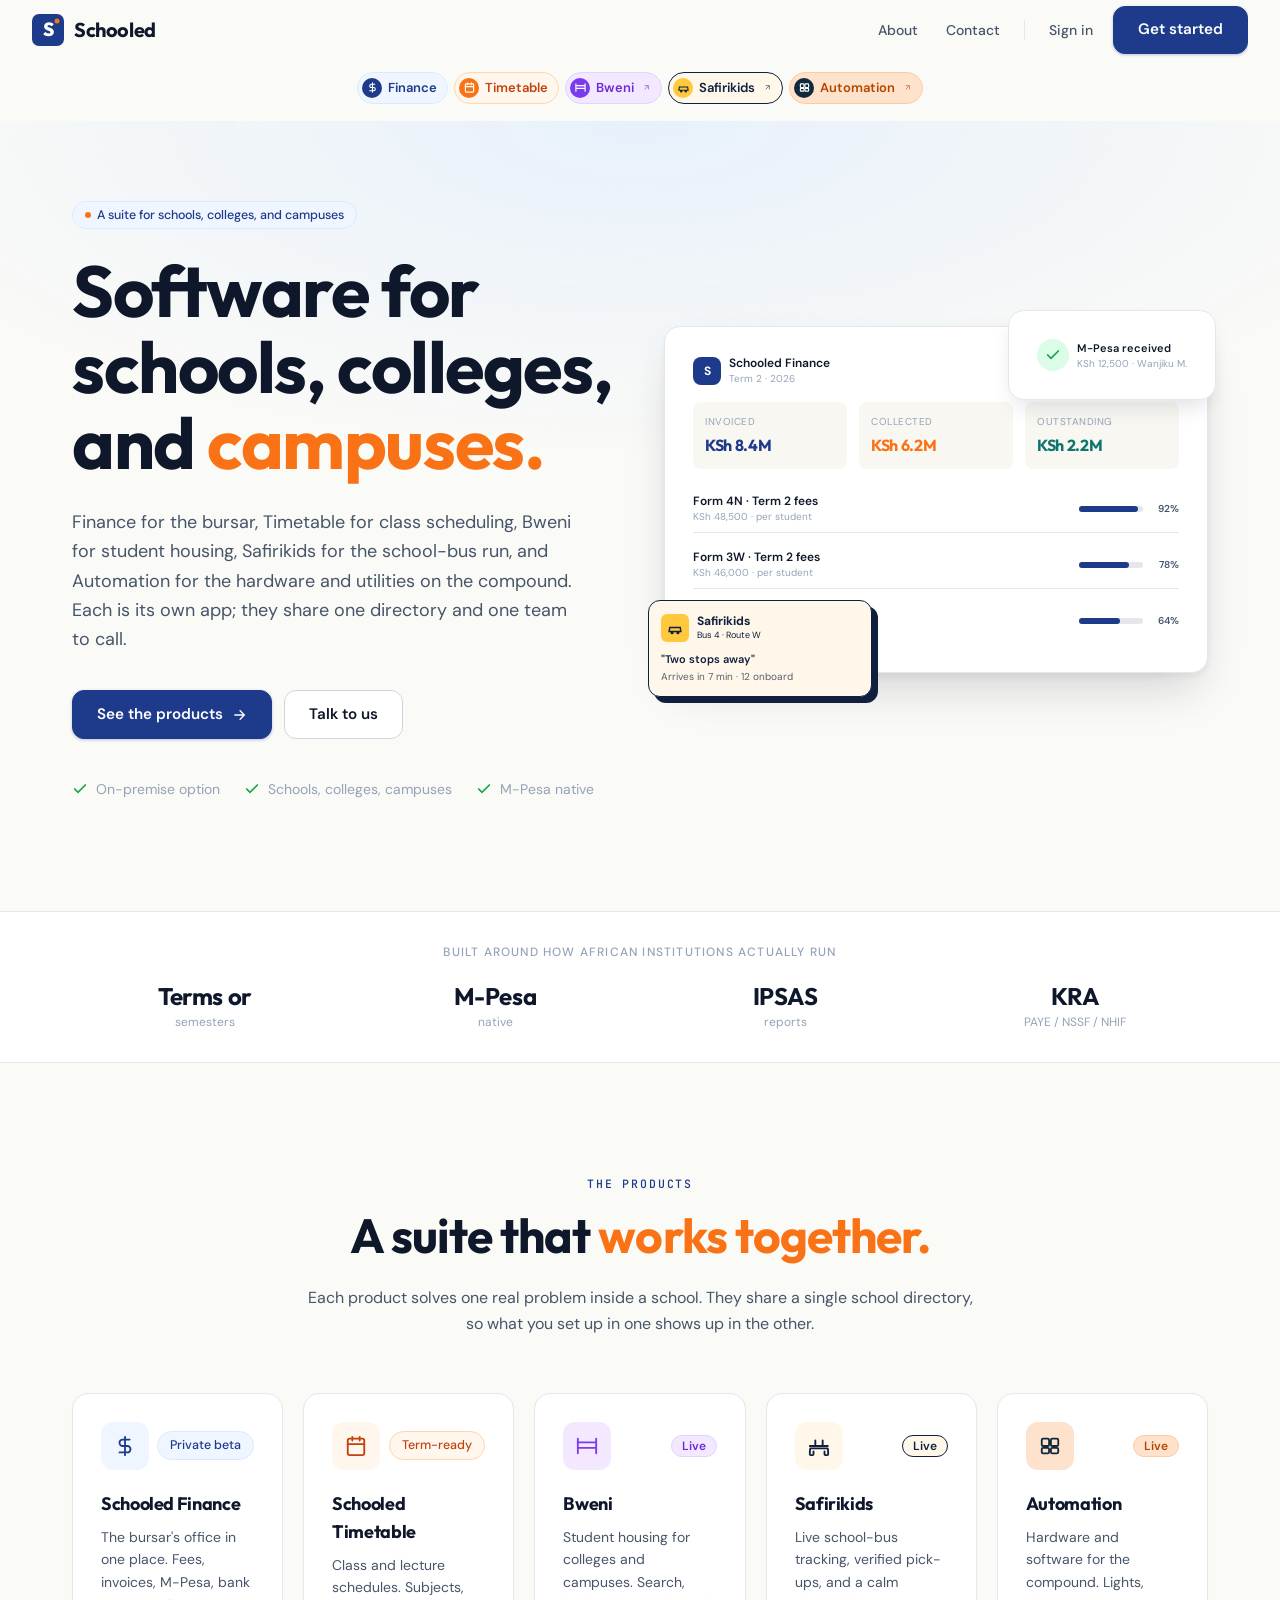
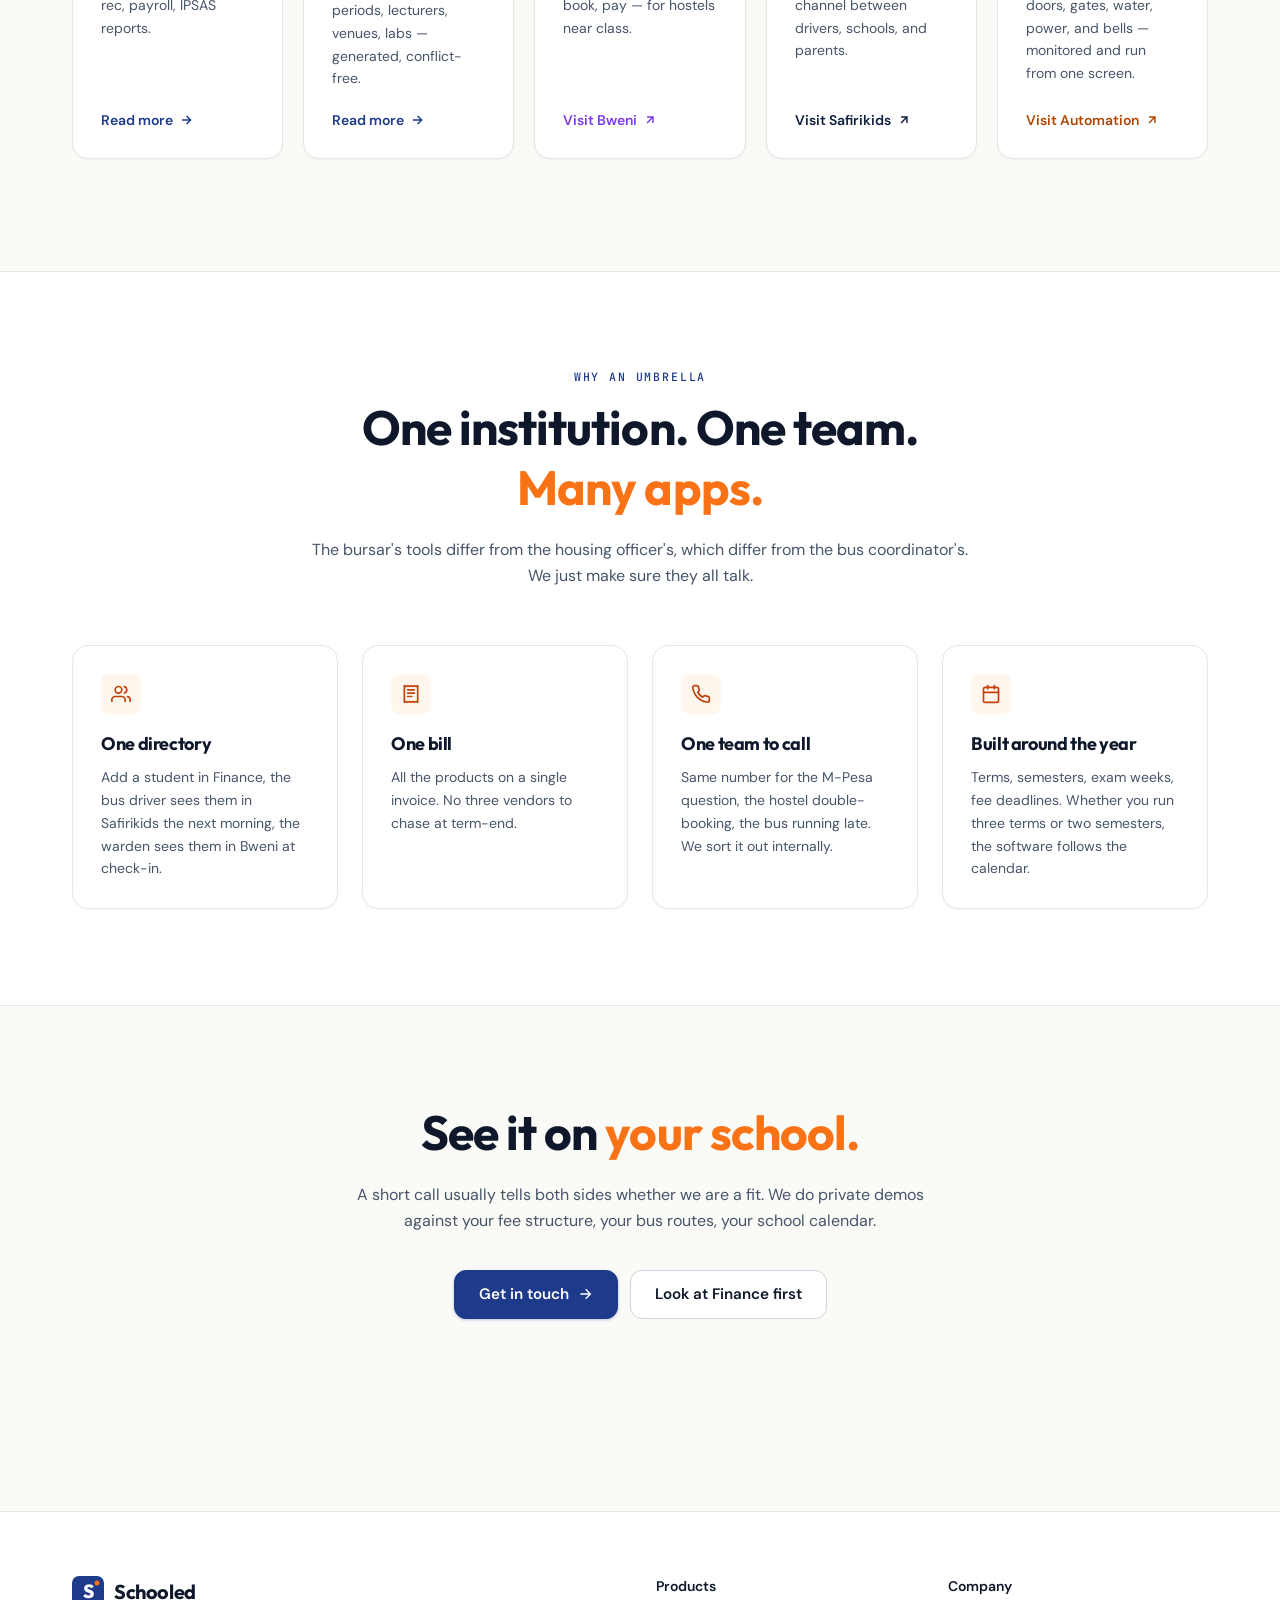
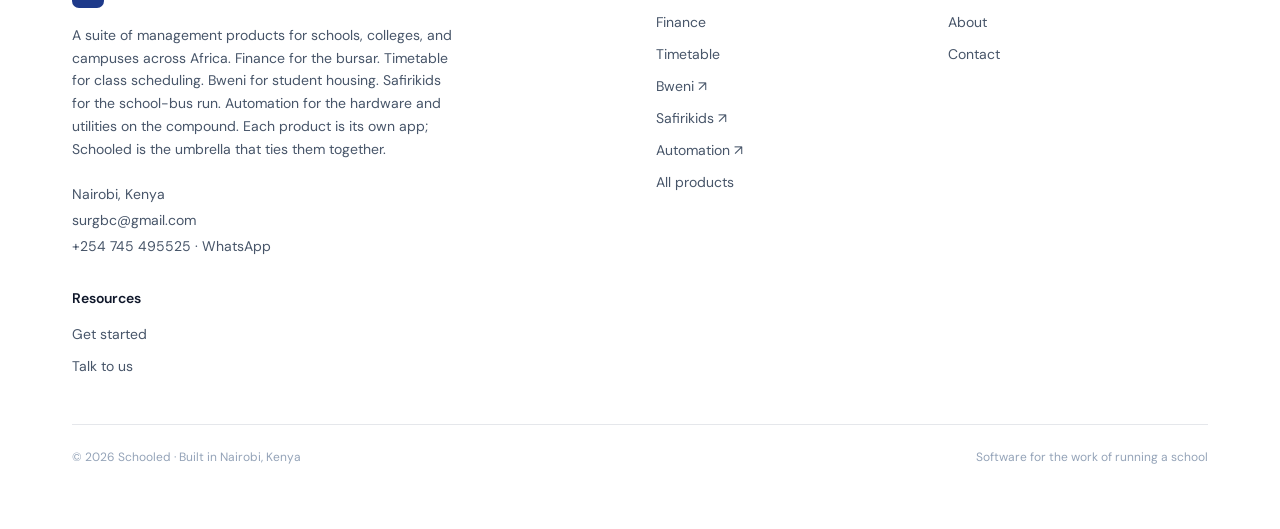
==== commit a37fed49: "Deploy Schooled website schooled-apps/schooled-website@9e4549955a07bdca1e51958e4cf40bb675bf0120" ====
--- a/index.html
+++ b/index.html
@@ -1 +1 @@
-<!DOCTYPE html><!--Gae3LsFHKBvcaYY_5Pslk--><html lang="en"><head><meta charSet="utf-8"/><meta name="viewport" content="width=device-width, initial-scale=1"/><link rel="stylesheet" href="/_next/static/chunks/82bed60993c6d703.css" data-precedence="next"/><link rel="preload" as="script" fetchPriority="low" href="/_next/static/chunks/5bce68295c7f1f97.js"/><script src="/_next/static/chunks/391b5727e5bc11ec.js" async=""></script><script src="/_next/static/chunks/1c64b19886203277.js" async=""></script><script src="/_next/static/chunks/c44ba29902c6819e.js" async=""></script><script src="/_next/static/chunks/turbopack-5e5e5629a9695c20.js" async=""></script><script src="/_next/static/chunks/44319760226b7282.js" async=""></script><script src="/_next/static/chunks/6c33792a57a66467.js" async=""></script><script src="/_next/static/chunks/beefb697acdd731a.js" async=""></script><link rel="preload" href="https://fonts.googleapis.com/css2?family=Outfit:wght@400;500;600;700;800&amp;family=DM+Sans:wght@400;500;600;700&amp;family=JetBrains+Mono:wght@400;500&amp;display=swap" as="style"/><link rel="preconnect" href="https://fonts.googleapis.com"/><link rel="preconnect" href="https://fonts.gstatic.com" crossorigin=""/><meta name="theme-color" content="#1E3A8A"/><title>Schooled — Software for schools, colleges, and campuses.</title><meta name="description" content="A suite of management products for schools, colleges, and campuses across Africa. Finance for the bursar. Timetable for class scheduling. Bweni for student housing. Safirikids for the school-bus run. Each product is its own app; Schooled is the umbrella that ties them together."/><meta name="author" content="Schooled"/><link rel="manifest" href="/manifest.json"/><meta name="keywords" content="school management software,school finance Kenya,school bus tracking,Safirikids,African school software,bursar software,ICAAP school finance"/><meta name="creator" content="Schooled"/><meta name="publisher" content="Schooled"/><meta name="robots" content="index, follow"/><meta property="og:title" content="Schooled — Software for schools, colleges, and campuses."/><meta property="og:description" content="A suite of management products for schools, colleges, and campuses across Africa. Finance for the bursar. Timetable for class scheduling. Bweni for student housing. Safirikids for the school-bus run. Each product is its own app; Schooled is the umbrella that ties them together."/><meta property="og:url" content="https://schooled.cseco.co.ke"/><meta property="og:site_name" content="Schooled"/><meta property="og:locale" content="en_US"/><meta property="og:image" content="https://schooled.cseco.co.ke/og-image.png"/><meta property="og:image:width" content="1200"/><meta property="og:image:height" content="630"/><meta property="og:image:alt" content="Software for schools, colleges, and campuses."/><meta property="og:image:type" content="image/png"/><meta property="og:type" content="website"/><meta name="twitter:card" content="summary_large_image"/><meta name="twitter:title" content="Schooled — Software for schools, colleges, and campuses."/><meta name="twitter:description" content="A suite of management products for schools, colleges, and campuses across Africa. Finance for the bursar. Timetable for class scheduling. Bweni for student housing. Safirikids for the school-bus run. Each product is its own app; Schooled is the umbrella that ties them together."/><meta name="twitter:image" content="https://schooled.cseco.co.ke/og-image.png"/><link rel="icon" href="/favicon.svg" type="image/svg+xml"/><link rel="icon" href="/favicon.png" type="image/png" sizes="32x32"/><link rel="apple-touch-icon" href="/apple-touch-icon.png"/><link rel="stylesheet" href="https://fonts.googleapis.com/css2?family=Outfit:wght@400;500;600;700;800&amp;family=DM+Sans:wght@400;500;600;700&amp;family=JetBrains+Mono:wght@400;500&amp;display=swap"/><script src="/_next/static/chunks/a6dad97d9634a72d.js" noModule=""></script></head><body class="antialiased bg-[var(--color-canvas)] text-[var(--color-ink)] min-h-screen flex flex-col"><div hidden=""><!--$--><!--/$--></div><header class="sticky top-0 z-40 transition-all bg-transparent"><div class="max-w-[1280px] mx-auto px-6 lg:px-8"><div class="h-[68px] flex items-center justify-between gap-4"><a class="flex items-center gap-2.5 shrink-0" href="/"><svg width="32" height="32" viewBox="0 0 64 64" xmlns="http://www.w3.org/2000/svg" aria-hidden="true"><rect width="64" height="64" rx="14" fill="var(--color-sky)"></rect><text x="32" y="44" text-anchor="middle" font-family="var(--font-display), system-ui, sans-serif" font-size="38" font-weight="800" letter-spacing="-1" fill="var(--color-paper)">S</text><circle cx="50" cy="14" r="5" fill="var(--color-ember)"></circle></svg><span class="font-display text-xl font-bold text-[var(--color-ink)] tracking-tight">Schooled</span></a><nav class="hidden lg:flex items-center gap-1.5 flex-1 justify-center"><a class="inline-flex items-center gap-1.5 pl-1 pr-2.5 h-8 rounded-full border text-[13px] font-semibold transition-all" style="background:var(--color-sky-tint);color:var(--color-sky);border-color:var(--color-sky-soft)" href="/finance"><span class="flex items-center justify-center w-5 h-5 rounded-full shrink-0" style="background:var(--color-sky);color:white"><svg width="11" height="11" viewBox="0 0 24 24" fill="none" stroke="currentColor" stroke-width="2.5" stroke-linecap="round"><path d="M12 2v20M17 5H9.5a3.5 3.5 0 0 0 0 7h5a3.5 3.5 0 0 1 0 7H6"></path></svg></span>Finance</a><a class="inline-flex items-center gap-1.5 pl-1 pr-2.5 h-8 rounded-full border text-[13px] font-semibold transition-all" style="background:var(--color-ember-tint);color:var(--color-ember-deep);border-color:var(--color-ember-soft)" href="/timetable"><span class="flex items-center justify-center w-5 h-5 rounded-full shrink-0" style="background:var(--color-ember);color:white"><svg width="11" height="11" viewBox="0 0 24 24" fill="none" stroke="currentColor" stroke-width="2.5" stroke-linecap="round" stroke-linejoin="round"><rect x="3" y="4" width="18" height="18" rx="2"></rect><line x1="16" y1="2" x2="16" y2="6"></line><line x1="8" y1="2" x2="8" y2="6"></line><line x1="3" y1="10" x2="21" y2="10"></line></svg></span>Timetable</a><a href="https://bweni.app" target="_blank" rel="noopener noreferrer" class="inline-flex items-center gap-1.5 pl-1 pr-2.5 h-8 rounded-full border text-[13px] font-semibold transition-all" style="background:#F3E8FF;color:#6D28D9;border-color:#DDD6FE"><span class="flex items-center justify-center w-5 h-5 rounded-full shrink-0" style="background:#7C3AED;color:white"><svg width="11" height="11" viewBox="0 0 24 24" fill="none" stroke="currentColor" stroke-width="2.5" stroke-linecap="round" stroke-linejoin="round"><path d="M2 4v16M22 4v16M2 8h20M2 14h20"></path></svg></span>Bweni<svg width="9" height="9" viewBox="0 0 24 24" fill="none" stroke="currentColor" stroke-width="2.5" class="opacity-60 ml-0.5"><path d="M7 17 17 7M7 7h10v10"></path></svg></a><a href="https://safirikids.cseco.co.ke" target="_blank" rel="noopener noreferrer" class="inline-flex items-center gap-1.5 pl-1 pr-2.5 h-8 rounded-full border text-[13px] font-semibold transition-all" style="background:#FFF8EA;color:#0F1F3D;border-color:#0F1F3D"><span class="flex items-center justify-center w-5 h-5 rounded-full shrink-0" style="background:#FFC83D;color:#0F1F3D"><svg width="11" height="11" viewBox="0 0 24 24" fill="none" stroke="currentColor" stroke-width="2.5" stroke-linecap="round"><path d="M2 18h20l-1-7H3z"></path><circle cx="7" cy="20" r="1.5"></circle><circle cx="17" cy="20" r="1.5"></circle></svg></span>Safirikids<svg width="9" height="9" viewBox="0 0 24 24" fill="none" stroke="currentColor" stroke-width="2.5" class="opacity-60 ml-0.5"><path d="M7 17 17 7M7 7h10v10"></path></svg></a><div class="w-px h-5 bg-[var(--color-edge)] mx-2"></div><a class="px-3 py-2 text-sm font-medium rounded-lg transition-colors text-[var(--color-ink-soft)] hover:text-[var(--color-ink)]" href="/about">About</a><a class="px-3 py-2 text-sm font-medium rounded-lg transition-colors text-[var(--color-ink-soft)] hover:text-[var(--color-ink)]" href="/contact">Contact</a></nav><div class="hidden lg:flex items-center gap-3 shrink-0"><a href="https://app.schooled.cseco.co.ke" class="text-sm font-medium text-[var(--color-ink-soft)] hover:text-[var(--color-ink)]">Sign in</a><a class="btn-primary text-sm py-2 px-4" href="/contact">Get started</a></div><button class="lg:hidden inline-flex items-center justify-center w-10 h-10 rounded-lg border border-[var(--color-edge-strong)]" aria-label="Toggle menu"><svg width="18" height="18" viewBox="0 0 24 24" fill="none" stroke="currentColor" stroke-width="2"><line x1="4" y1="7" x2="20" y2="7"></line><line x1="4" y1="17" x2="20" y2="17"></line></svg></button></div></div></header><main class="relative flex-1"><section class="bg-gradient-sky pt-12 lg:pt-20 pb-20 lg:pb-28"><div class="max-w-[1200px] mx-auto px-6 lg:px-8 grid lg:grid-cols-12 gap-10 lg:gap-12 items-center"><div class="lg:col-span-6 animate-rise"><div class="badge mb-6"><span class="w-1.5 h-1.5 bg-[var(--color-ember)] rounded-full"></span>A suite for schools, colleges, and campuses</div><h1 class="font-display text-5xl md:text-6xl lg:text-7xl text-[var(--color-ink)] leading-[1.05] tracking-[-0.025em]">Software for schools, colleges, and <span class="text-[var(--color-ember)]">campuses.</span></h1><p class="text-lg text-[var(--color-ink-soft)] mt-7 leading-relaxed max-w-lg">Finance for the bursar. Timetable for class scheduling. Bweni for student housing. Safirikids for the school-bus run. One school directory. One bill. One team to call.</p><div class="mt-9 flex flex-wrap gap-3"><a class="btn-primary" href="/products">See the products<svg width="16" height="16" viewBox="0 0 24 24" fill="none" stroke="currentColor" stroke-width="2"><path d="M5 12h14M13 5l7 7-7 7"></path></svg></a><a class="btn-ghost" href="/contact">Talk to us</a></div><div class="mt-10 flex flex-wrap items-center gap-x-6 gap-y-2 text-sm text-[var(--color-ink-mute)]"><span class="inline-flex items-center gap-2"><svg width="16" height="16" viewBox="0 0 24 24" fill="none" stroke="#16a34a" stroke-width="2.5" stroke-linecap="round"><polyline points="20 6 9 17 4 12"></polyline></svg>On-premise option</span><span class="inline-flex items-center gap-2"><svg width="16" height="16" viewBox="0 0 24 24" fill="none" stroke="#16a34a" stroke-width="2.5" stroke-linecap="round"><polyline points="20 6 9 17 4 12"></polyline></svg>Schools, colleges, campuses</span><span class="inline-flex items-center gap-2"><svg width="16" height="16" viewBox="0 0 24 24" fill="none" stroke="#16a34a" stroke-width="2.5" stroke-linecap="round"><polyline points="20 6 9 17 4 12"></polyline></svg>M-Pesa native</span></div></div><div class="lg:col-span-6 relative animate-rise delay-200"><div class="relative"><div class="saas-card p-5" style="box-shadow:0 24px 48px -12px rgba(15,23,42,0.18), 0 4px 8px rgba(15,23,42,0.06)"><div class="flex items-center justify-between mb-4"><div class="flex items-center gap-2"><div class="w-7 h-7 rounded-lg bg-[var(--color-sky)] flex items-center justify-center"><span class="text-white text-xs font-bold">S</span></div><div><p class="text-xs font-semibold text-[var(--color-ink)]">Schooled Finance</p><p class="text-[10px] text-[var(--color-ink-mute)]">Term 2 · 2026</p></div></div><span class="badge text-xs">Term in progress</span></div><div class="grid grid-cols-3 gap-3 mb-4"><div class="bg-[var(--color-paper-warm)] rounded-lg p-3"><p class="text-[10px] text-[var(--color-ink-mute)] uppercase tracking-wider">Invoiced</p><p class="font-display font-bold text-base mt-1" style="color:var(--color-sky)">KSh 8.4M</p></div><div class="bg-[var(--color-paper-warm)] rounded-lg p-3"><p class="text-[10px] text-[var(--color-ink-mute)] uppercase tracking-wider">Collected</p><p class="font-display font-bold text-base mt-1" style="color:var(--color-ember)">KSh 6.2M</p></div><div class="bg-[var(--color-paper-warm)] rounded-lg p-3"><p class="text-[10px] text-[var(--color-ink-mute)] uppercase tracking-wider">Outstanding</p><p class="font-display font-bold text-base mt-1" style="color:#0F766E">KSh 2.2M</p></div></div><div class="space-y-2"><div class="flex items-center justify-between gap-3 py-2 border-b border-[var(--color-edge)] last:border-0"><div class="min-w-0"><p class="text-xs font-semibold text-[var(--color-ink)] truncate">Form 4N · Term 2 fees</p><p class="text-[10px] text-[var(--color-ink-mute)]">KSh 48,500<!-- --> · per student</p></div><div class="flex items-center gap-2 shrink-0"><div class="w-16 h-1.5 rounded-full bg-[var(--color-edge)]"><div class="h-1.5 rounded-full" style="width:92%;background:var(--color-sky)"></div></div><span class="text-[10px] font-semibold text-[var(--color-ink-soft)] w-7 text-right">92<!-- -->%</span></div></div><div class="flex items-center justify-between gap-3 py-2 border-b border-[var(--color-edge)] last:border-0"><div class="min-w-0"><p class="text-xs font-semibold text-[var(--color-ink)] truncate">Form 3W · Term 2 fees</p><p class="text-[10px] text-[var(--color-ink-mute)]">KSh 46,000<!-- --> · per student</p></div><div class="flex items-center gap-2 shrink-0"><div class="w-16 h-1.5 rounded-full bg-[var(--color-edge)]"><div class="h-1.5 rounded-full" style="width:78%;background:var(--color-sky)"></div></div><span class="text-[10px] font-semibold text-[var(--color-ink-soft)] w-7 text-right">78<!-- -->%</span></div></div><div class="flex items-center justify-between gap-3 py-2 border-b border-[var(--color-edge)] last:border-0"><div class="min-w-0"><p class="text-xs font-semibold text-[var(--color-ink)] truncate">Form 2E · Term 2 fees</p><p class="text-[10px] text-[var(--color-ink-mute)]">KSh 44,000<!-- --> · per student</p></div><div class="flex items-center gap-2 shrink-0"><div class="w-16 h-1.5 rounded-full bg-[var(--color-edge)]"><div class="h-1.5 rounded-full" style="width:64%;background:var(--color-sky)"></div></div><span class="text-[10px] font-semibold text-[var(--color-ink-soft)] w-7 text-right">64<!-- -->%</span></div></div></div></div><div class="absolute -bottom-6 -left-4 w-56 rounded-xl p-3 hidden md:block" style="background:#FFF8EA;border:1px solid #0F1F3D;box-shadow:6px 6px 0 #0F1F3D"><div class="flex items-center gap-2 mb-2"><div class="w-7 h-7 rounded-md flex items-center justify-center" style="background:#FFC83D"><svg width="14" height="14" viewBox="0 0 24 24" fill="none" stroke="#0F1F3D" stroke-width="2.5"><path d="M2 18h20l-1-7H3z"></path><circle cx="7" cy="20" r="1.5"></circle><circle cx="17" cy="20" r="1.5"></circle></svg></div><div><p class="text-xs font-bold" style="color:#0F1F3D">Safirikids</p><p class="text-[9px]" style="color:#0F1F3D">Bus 4 · Route W</p></div></div><p class="text-[11px] font-semibold" style="color:#0F1F3D">&quot;Two stops away&quot;</p><p class="text-[10px] mt-0.5" style="color:#0F1F3D;opacity:0.7">Arrives in 7 min · 12 onboard</p></div><div class="absolute -top-4 -right-2 hidden md:flex items-center gap-2 saas-card p-3 max-w-[220px]" style="box-shadow:0 12px 24px -8px rgba(15,23,42,0.15)"><div class="w-8 h-8 rounded-full bg-green-100 flex items-center justify-center shrink-0"><svg width="16" height="16" viewBox="0 0 24 24" fill="none" stroke="#16a34a" stroke-width="2.5" stroke-linecap="round"><polyline points="20 6 9 17 4 12"></polyline></svg></div><div class="min-w-0"><p class="text-[11px] font-semibold text-[var(--color-ink)]">M-Pesa received</p><p class="text-[10px] text-[var(--color-ink-mute)]">KSh 12,500 · Wanjiku M.</p></div></div></div></div></div></section><section class="border-y border-[var(--color-edge)] bg-[var(--color-paper)] py-8"><div class="max-w-[1200px] mx-auto px-6 lg:px-8"><p class="text-center text-xs font-medium tracking-widest text-[var(--color-ink-mute)] uppercase mb-5">Built around how African institutions actually run</p><div class="grid grid-cols-2 md:grid-cols-4 gap-6 items-center"><div class="text-center"><p class="font-display font-bold text-2xl text-[var(--color-ink)]">Terms or</p><p class="text-xs text-[var(--color-ink-mute)] mt-0.5">semesters</p></div><div class="text-center"><p class="font-display font-bold text-2xl text-[var(--color-ink)]">M-Pesa</p><p class="text-xs text-[var(--color-ink-mute)] mt-0.5">native</p></div><div class="text-center"><p class="font-display font-bold text-2xl text-[var(--color-ink)]">IPSAS</p><p class="text-xs text-[var(--color-ink-mute)] mt-0.5">reports</p></div><div class="text-center"><p class="font-display font-bold text-2xl text-[var(--color-ink)]">KRA</p><p class="text-xs text-[var(--color-ink-mute)] mt-0.5">PAYE / NSSF / NHIF</p></div></div></div></section><section class="py-20 lg:py-28"><div class="max-w-[1200px] mx-auto px-6 lg:px-8"><div class="text-center mb-14 max-w-2xl mx-auto"><p class="eyebrow mb-3">The products</p><h2 class="font-display text-3xl md:text-5xl text-[var(--color-ink)] leading-tight tracking-tight">A suite that <span class="text-[var(--color-ember)]">works together.</span></h2><p class="text-[var(--color-ink-soft)] mt-5 leading-relaxed">Each product solves one real problem inside a school. They share a single school directory, so what you set up in one shows up in the other.</p></div><div class="grid sm:grid-cols-2 lg:grid-cols-4 gap-5"><a class="saas-card flex flex-col" href="/finance"><div class="flex items-center justify-between mb-5"><div class="w-12 h-12 rounded-xl bg-[var(--color-sky-tint)] flex items-center justify-center"><svg width="22" height="22" viewBox="0 0 24 24" fill="none" stroke="#1E3A8A" stroke-width="2" stroke-linecap="round" stroke-linejoin="round"><path d="M12 2v20M17 5H9.5a3.5 3.5 0 0 0 0 7h5a3.5 3.5 0 0 1 0 7H6"></path></svg></div><span class="badge">Private beta</span></div><h3 class="font-display text-lg font-bold text-[var(--color-ink)] mb-2">Schooled Finance</h3><p class="text-sm text-[var(--color-ink-soft)] leading-relaxed flex-1">The bursar&#x27;s office in one place. Fees, invoices, M-Pesa, bank rec, payroll, IPSAS reports.</p><span class="inline-flex items-center gap-1.5 mt-5 text-sm font-semibold text-[var(--color-sky)]">Read more<svg width="14" height="14" viewBox="0 0 24 24" fill="none" stroke="currentColor" stroke-width="2.5"><path d="M5 12h14M13 5l7 7-7 7"></path></svg></span></a><a class="saas-card flex flex-col" href="/timetable"><div class="flex items-center justify-between mb-5"><div class="w-12 h-12 rounded-xl bg-[var(--color-ember-tint)] flex items-center justify-center"><svg width="22" height="22" viewBox="0 0 24 24" fill="none" stroke="#C2410C" stroke-width="2" stroke-linecap="round" stroke-linejoin="round"><rect x="3" y="4" width="18" height="18" rx="2"></rect><line x1="16" y1="2" x2="16" y2="6"></line><line x1="8" y1="2" x2="8" y2="6"></line><line x1="3" y1="10" x2="21" y2="10"></line></svg></div><span class="badge badge-ember">Term-ready</span></div><h3 class="font-display text-lg font-bold text-[var(--color-ink)] mb-2">Schooled Timetable</h3><p class="text-sm text-[var(--color-ink-soft)] leading-relaxed flex-1">Class and lecture schedules. Subjects, periods, lecturers, venues, labs — generated, conflict-free.</p><span class="inline-flex items-center gap-1.5 mt-5 text-sm font-semibold text-[var(--color-sky)]">Read more<svg width="14" height="14" viewBox="0 0 24 24" fill="none" stroke="currentColor" stroke-width="2.5"><path d="M5 12h14M13 5l7 7-7 7"></path></svg></span></a><a href="https://bweni.app" target="_blank" rel="noopener noreferrer" class="saas-card flex flex-col"><div class="flex items-center justify-between mb-5"><div class="w-12 h-12 rounded-xl flex items-center justify-center" style="background:#F3E8FF"><svg width="22" height="22" viewBox="0 0 24 24" fill="none" stroke="#7C3AED" stroke-width="2" stroke-linecap="round" stroke-linejoin="round"><path d="M2 4v16M22 4v16M2 8h20M2 14h20"></path></svg></div><span class="px-2.5 py-0.5 rounded-full text-xs font-semibold" style="background:#F3E8FF;color:#6D28D9;border:1px solid #DDD6FE">Live</span></div><h3 class="font-display text-lg font-bold text-[var(--color-ink)] mb-2">Bweni</h3><p class="text-sm text-[var(--color-ink-soft)] leading-relaxed flex-1">Student housing for colleges and campuses. Search, book, pay — for hostels near class.</p><span class="inline-flex items-center gap-1.5 mt-5 text-sm font-semibold" style="color:#7C3AED">Visit Bweni<svg width="14" height="14" viewBox="0 0 24 24" fill="none" stroke="currentColor" stroke-width="2.5"><path d="M7 17 17 7M7 7h10v10"></path></svg></span></a><a href="https://safirikids.cseco.co.ke" target="_blank" rel="noopener noreferrer" class="saas-card flex flex-col"><div class="flex items-center justify-between mb-5"><div class="w-12 h-12 rounded-xl flex items-center justify-center" style="background:#FFF8EA"><svg width="22" height="22" viewBox="0 0 24 24" fill="none" stroke="#0F1F3D" stroke-width="2" stroke-linecap="round" stroke-linejoin="round"><path d="M8 6v6M16 6v6M2 12h19.6M18 18h.01M2 18l.5-3.5h19l.5 3.5M2 18v3a1 1 0 0 0 1 1h2a1 1 0 0 0 1-1v-3M22 18v3a1 1 0 0 1-1 1h-2a1 1 0 0 1-1-1v-3"></path></svg></div><span class="px-2.5 py-0.5 rounded-full text-xs font-semibold" style="background:#FFF8EA;color:#0F1F3D;border:1px solid #0F1F3D">Live</span></div><h3 class="font-display text-lg font-bold text-[var(--color-ink)] mb-2">Safirikids</h3><p class="text-sm text-[var(--color-ink-soft)] leading-relaxed flex-1">Live school-bus tracking, verified pick-ups, and a calm channel between drivers, schools, and parents.</p><span class="inline-flex items-center gap-1.5 mt-5 text-sm font-semibold" style="color:#0F1F3D">Visit Safirikids<svg width="14" height="14" viewBox="0 0 24 24" fill="none" stroke="currentColor" stroke-width="2.5"><path d="M7 17 17 7M7 7h10v10"></path></svg></span></a></div></div></section><section class="py-20 lg:py-24 bg-[var(--color-paper)] border-y border-[var(--color-edge)]"><div class="max-w-[1200px] mx-auto px-6 lg:px-8"><div class="text-center mb-14 max-w-2xl mx-auto"><p class="eyebrow mb-3">Why an umbrella</p><h2 class="font-display text-3xl md:text-5xl text-[var(--color-ink)] leading-tight tracking-tight">One institution. One team. <span class="text-[var(--color-ember)]">Many apps.</span></h2><p class="text-[var(--color-ink-soft)] mt-5 leading-relaxed">The bursar&#x27;s tools differ from the housing officer&#x27;s, which differ from the bus coordinator&#x27;s. We just make sure they all talk.</p></div><div class="grid md:grid-cols-2 lg:grid-cols-4 gap-6"><div class="saas-card"><div class="w-10 h-10 rounded-lg bg-[var(--color-ember-tint)] flex items-center justify-center mb-4"><svg width="20" height="20" viewBox="0 0 24 24" fill="none" stroke="var(--color-ember-deep)" stroke-width="2" stroke-linecap="round" stroke-linejoin="round"><path d="M17 21v-2a4 4 0 0 0-4-4H5a4 4 0 0 0-4 4v2"></path><circle cx="9" cy="7" r="4"></circle><path d="M23 21v-2a4 4 0 0 0-3-3.87M16 3.13a4 4 0 0 1 0 7.75"></path></svg></div><h3 class="font-display text-lg font-bold text-[var(--color-ink)] mb-2">One directory</h3><p class="text-sm text-[var(--color-ink-soft)] leading-relaxed">Add a student in Finance, the bus driver sees them in Safirikids the next morning, the warden sees them in Bweni at check-in.</p></div><div class="saas-card"><div class="w-10 h-10 rounded-lg bg-[var(--color-ember-tint)] flex items-center justify-center mb-4"><svg width="20" height="20" viewBox="0 0 24 24" fill="none" stroke="var(--color-ember-deep)" stroke-width="2" stroke-linecap="round" stroke-linejoin="round"><path d="M4 2v20l2-1 2 1 2-1 2 1 2-1 2 1 2-1 2 1V2l-2 1-2-1-2 1-2-1-2 1-2-1-2 1Z"></path><path d="M8 7h8M8 11h8M8 15h5"></path></svg></div><h3 class="font-display text-lg font-bold text-[var(--color-ink)] mb-2">One bill</h3><p class="text-sm text-[var(--color-ink-soft)] leading-relaxed">All the products on a single invoice. No three vendors to chase at term-end.</p></div><div class="saas-card"><div class="w-10 h-10 rounded-lg bg-[var(--color-ember-tint)] flex items-center justify-center mb-4"><svg width="20" height="20" viewBox="0 0 24 24" fill="none" stroke="var(--color-ember-deep)" stroke-width="2" stroke-linecap="round" stroke-linejoin="round"><path d="M22 16.92v3a2 2 0 0 1-2.18 2 19.79 19.79 0 0 1-8.63-3.07 19.5 19.5 0 0 1-6-6 19.79 19.79 0 0 1-3.07-8.67A2 2 0 0 1 4.11 2h3a2 2 0 0 1 2 1.72 12.84 12.84 0 0 0 .7 2.81 2 2 0 0 1-.45 2.11L8.09 9.91a16 16 0 0 0 6 6l1.27-1.27a2 2 0 0 1 2.11-.45 12.84 12.84 0 0 0 2.81.7A2 2 0 0 1 22 16.92z"></path></svg></div><h3 class="font-display text-lg font-bold text-[var(--color-ink)] mb-2">One team to call</h3><p class="text-sm text-[var(--color-ink-soft)] leading-relaxed">Same number for the M-Pesa question, the hostel double-booking, the bus running late. We sort it out internally.</p></div><div class="saas-card"><div class="w-10 h-10 rounded-lg bg-[var(--color-ember-tint)] flex items-center justify-center mb-4"><svg width="20" height="20" viewBox="0 0 24 24" fill="none" stroke="var(--color-ember-deep)" stroke-width="2" stroke-linecap="round" stroke-linejoin="round"><rect x="3" y="4" width="18" height="18" rx="2" ry="2"></rect><line x1="16" y1="2" x2="16" y2="6"></line><line x1="8" y1="2" x2="8" y2="6"></line><line x1="3" y1="10" x2="21" y2="10"></line></svg></div><h3 class="font-display text-lg font-bold text-[var(--color-ink)] mb-2">Built around the year</h3><p class="text-sm text-[var(--color-ink-soft)] leading-relaxed">Terms, semesters, exam weeks, fee deadlines. Whether you run three terms or two semesters, the software follows the calendar.</p></div></div></div></section><section class="py-20 lg:py-24"><div class="max-w-[900px] mx-auto px-6 lg:px-8 text-center"><h2 class="font-display text-3xl md:text-5xl text-[var(--color-ink)] leading-tight tracking-tight">See it on <span class="text-[var(--color-ember)]">your school.</span></h2><p class="text-[var(--color-ink-soft)] mt-5 leading-relaxed max-w-xl mx-auto">A short call usually tells both sides whether we are a fit. We do private demos against your fee structure, your bus routes, your school calendar.</p><div class="mt-9 flex flex-wrap justify-center gap-3"><a class="btn-primary" href="/contact">Get in touch<svg width="16" height="16" viewBox="0 0 24 24" fill="none" stroke="currentColor" stroke-width="2"><path d="M5 12h14M13 5l7 7-7 7"></path></svg></a><a class="btn-ghost" href="/finance">Look at Finance first</a></div></div></section><!--$--><!--/$--></main><footer class="bg-[var(--color-paper)] border-t border-[var(--color-edge)] mt-24"><div class="max-w-[1200px] mx-auto px-6 lg:px-8 py-16"><div class="grid grid-cols-12 gap-8 mb-12"><div class="col-span-12 md:col-span-5"><div class="flex items-center gap-2.5 mb-4"><svg width="32" height="32" viewBox="0 0 64 64" xmlns="http://www.w3.org/2000/svg" aria-hidden="true"><rect width="64" height="64" rx="14" fill="var(--color-sky)"></rect><text x="32" y="44" text-anchor="middle" font-family="var(--font-display), system-ui, sans-serif" font-size="38" font-weight="800" letter-spacing="-1" fill="var(--color-paper)">S</text><circle cx="50" cy="14" r="5" fill="var(--color-ember)"></circle></svg><span class="font-display text-xl font-bold tracking-tight">Schooled</span></div><p class="text-[var(--color-ink-soft)] text-sm leading-relaxed max-w-sm">A suite of management products for schools, colleges, and campuses across Africa. Finance for the bursar. Timetable for class scheduling. Bweni for student housing. Safirikids for the school-bus run. Each product is its own app; Schooled is the umbrella that ties them together.</p><div class="mt-6 space-y-1.5 text-sm text-[var(--color-ink-soft)]"><p>Nairobi, Kenya</p><p><a href="mailto:surgbc@gmail.com" class="hover:text-[var(--color-sky)]">surgbc@gmail.com</a></p><p><a href="tel:+254745495525" class="hover:text-[var(--color-sky)]">+254 745 495525</a> · <a href="https://wa.me/254745495525" target="_blank" rel="noopener" class="hover:text-[var(--color-sky)]">WhatsApp</a></p></div></div><div class="col-span-6 md:col-span-3 md:col-start-7"><p class="font-semibold text-[var(--color-ink)] text-sm mb-4">Products</p><ul class="space-y-3 text-sm text-[var(--color-ink-soft)]"><li><a class="hover:text-[var(--color-sky)]" href="/finance">Finance</a></li><li><a class="hover:text-[var(--color-sky)]" href="/timetable">Timetable</a></li><li><a href="https://bweni.app" target="_blank" rel="noopener" class="hover:text-[var(--color-sky)]">Bweni ↗</a></li><li><a href="https://safirikids.cseco.co.ke" target="_blank" rel="noopener" class="hover:text-[var(--color-sky)]">Safirikids ↗</a></li><li><a class="hover:text-[var(--color-sky)]" href="/products">All products</a></li></ul></div><div class="col-span-6 md:col-span-2"><p class="font-semibold text-[var(--color-ink)] text-sm mb-4">Company</p><ul class="space-y-3 text-sm text-[var(--color-ink-soft)]"><li><a class="hover:text-[var(--color-sky)]" href="/about">About</a></li><li><a class="hover:text-[var(--color-sky)]" href="/contact">Contact</a></li></ul></div><div class="col-span-12 md:col-span-2"><p class="font-semibold text-[var(--color-ink)] text-sm mb-4">Resources</p><ul class="space-y-3 text-sm text-[var(--color-ink-soft)]"><li><a class="hover:text-[var(--color-sky)]" href="/contact">Get started</a></li><li><a class="hover:text-[var(--color-sky)]" href="/contact">Talk to us</a></li></ul></div></div><div class="border-t border-[var(--color-edge)] pt-6 flex flex-col sm:flex-row justify-between items-start sm:items-center gap-3"><p class="text-xs text-[var(--color-ink-mute)]">© <!-- -->2026<!-- --> Schooled · Built in <!-- -->Nairobi, Kenya</p><p class="text-xs text-[var(--color-ink-mute)]">Software for the work of running a school</p></div></div></footer><script src="/_next/static/chunks/5bce68295c7f1f97.js" id="_R_" async=""></script><script>(self.__next_f=self.__next_f||[]).push([0])</script><script>self.__next_f.push([1,"1:\"$Sreact.fragment\"\n2:I[2971,[\"/_next/static/chunks/44319760226b7282.js\"],\"Header\"]\n3:I[92322,[\"/_next/static/chunks/6c33792a57a66467.js\",\"/_next/static/chunks/beefb697acdd731a.js\"],\"default\"]\n4:I[81409,[\"/_next/static/chunks/6c33792a57a66467.js\",\"/_next/static/chunks/beefb697acdd731a.js\"],\"default\"]\nc:I[60374,[\"/_next/static/chunks/6c33792a57a66467.js\",\"/_next/static/chunks/beefb697acdd731a.js\"],\"default\"]\n:HL[\"/_next/static/chunks/82bed60993c6d703.css\",\"style\"]\n:HL[\"https://fonts.googleapis.com/css2?family=Outfit:wght@400;500;600;700;800\u0026family=DM+Sans:wght@400;500;600;700\u0026family=JetBrains+Mono:wght@400;500\u0026display=swap\",\"style\"]\n"])</script><script>self.__next_f.push([1,"0:{\"P\":null,\"b\":\"Gae3LsFHKBvcaYY-5Pslk\",\"c\":[\"\",\"\"],\"q\":\"\",\"i\":false,\"f\":[[[\"\",{\"children\":[\"__PAGE__\",{}]},\"$undefined\",\"$undefined\",true],[[\"$\",\"$1\",\"c\",{\"children\":[[[\"$\",\"link\",\"0\",{\"rel\":\"stylesheet\",\"href\":\"/_next/static/chunks/82bed60993c6d703.css\",\"precedence\":\"next\",\"crossOrigin\":\"$undefined\",\"nonce\":\"$undefined\"}],[\"$\",\"script\",\"script-0\",{\"src\":\"/_next/static/chunks/44319760226b7282.js\",\"async\":true,\"nonce\":\"$undefined\"}]],[\"$\",\"html\",null,{\"lang\":\"en\",\"children\":[[\"$\",\"head\",null,{\"children\":[[\"$\",\"link\",null,{\"rel\":\"preconnect\",\"href\":\"https://fonts.googleapis.com\"}],[\"$\",\"link\",null,{\"rel\":\"preconnect\",\"href\":\"https://fonts.gstatic.com\",\"crossOrigin\":\"\"}],[\"$\",\"link\",null,{\"rel\":\"stylesheet\",\"href\":\"https://fonts.googleapis.com/css2?family=Outfit:wght@400;500;600;700;800\u0026family=DM+Sans:wght@400;500;600;700\u0026family=JetBrains+Mono:wght@400;500\u0026display=swap\"}]]}],[\"$\",\"body\",null,{\"className\":\"antialiased bg-[var(--color-canvas)] text-[var(--color-ink)] min-h-screen flex flex-col\",\"children\":[[\"$\",\"$L2\",null,{}],[\"$\",\"main\",null,{\"className\":\"relative flex-1\",\"children\":[\"$\",\"$L3\",null,{\"parallelRouterKey\":\"children\",\"error\":\"$undefined\",\"errorStyles\":\"$undefined\",\"errorScripts\":\"$undefined\",\"template\":[\"$\",\"$L4\",null,{}],\"templateStyles\":\"$undefined\",\"templateScripts\":\"$undefined\",\"notFound\":[[[\"$\",\"title\",null,{\"children\":\"404: This page could not be found.\"}],[\"$\",\"div\",null,{\"style\":{\"fontFamily\":\"system-ui,\\\"Segoe UI\\\",Roboto,Helvetica,Arial,sans-serif,\\\"Apple Color Emoji\\\",\\\"Segoe UI Emoji\\\"\",\"height\":\"100vh\",\"textAlign\":\"center\",\"display\":\"flex\",\"flexDirection\":\"column\",\"alignItems\":\"center\",\"justifyContent\":\"center\"},\"children\":[\"$\",\"div\",null,{\"children\":[[\"$\",\"style\",null,{\"dangerouslySetInnerHTML\":{\"__html\":\"body{color:#000;background:#fff;margin:0}.next-error-h1{border-right:1px solid rgba(0,0,0,.3)}@media (prefers-color-scheme:dark){body{color:#fff;background:#000}.next-error-h1{border-right:1px solid rgba(255,255,255,.3)}}\"}}],[\"$\",\"h1\",null,{\"className\":\"next-error-h1\",\"style\":{\"display\":\"inline-block\",\"margin\":\"0 20px 0 0\",\"padding\":\"0 23px 0 0\",\"fontSize\":24,\"fontWeight\":500,\"verticalAlign\":\"top\",\"lineHeight\":\"49px\"},\"children\":404}],[\"$\",\"div\",null,{\"style\":{\"display\":\"inline-block\"},\"children\":[\"$\",\"h2\",null,{\"style\":{\"fontSize\":14,\"fontWeight\":400,\"lineHeight\":\"49px\",\"margin\":0},\"children\":\"This page could not be found.\"}]}]]}]}]],[]],\"forbidden\":\"$undefined\",\"unauthorized\":\"$undefined\"}]}],[\"$\",\"footer\",null,{\"className\":\"bg-[var(--color-paper)] border-t border-[var(--color-edge)] mt-24\",\"children\":[\"$\",\"div\",null,{\"className\":\"max-w-[1200px] mx-auto px-6 lg:px-8 py-16\",\"children\":[[\"$\",\"div\",null,{\"className\":\"grid grid-cols-12 gap-8 mb-12\",\"children\":[[\"$\",\"div\",null,{\"className\":\"col-span-12 md:col-span-5\",\"children\":[[\"$\",\"div\",null,{\"className\":\"flex items-center gap-2.5 mb-4\",\"children\":[[\"$\",\"svg\",null,{\"width\":32,\"height\":32,\"viewBox\":\"0 0 64 64\",\"xmlns\":\"http://www.w3.org/2000/svg\",\"aria-hidden\":true,\"children\":[[\"$\",\"rect\",null,{\"width\":\"64\",\"height\":\"64\",\"rx\":\"14\",\"fill\":\"var(--color-sky)\"}],[\"$\",\"text\",null,{\"x\":\"32\",\"y\":\"44\",\"textAnchor\":\"middle\",\"fontFamily\":\"var(--font-display), system-ui, sans-serif\",\"fontSize\":\"38\",\"fontWeight\":800,\"letterSpacing\":\"-1\",\"fill\":\"var(--color-paper)\",\"children\":\"S\"}],[\"$\",\"circle\",null,{\"cx\":\"50\",\"cy\":\"14\",\"r\":\"5\",\"fill\":\"var(--color-ember)\"}]]}],[\"$\",\"span\",null,{\"className\":\"font-display text-xl font-bold tracking-tight\",\"children\":\"Schooled\"}]]}],[\"$\",\"p\",null,{\"className\":\"text-[var(--color-ink-soft)] text-sm leading-relaxed max-w-sm\",\"children\":\"A suite of management products for schools, colleges, and campuses across Africa. Finance for the bursar. Timetable for class scheduling. Bweni for student housing. Safirikids for the school-bus run. Each product is its own app; Schooled is the umbrella that ties them together.\"}],[\"$\",\"div\",null,{\"className\":\"mt-6 space-y-1.5 text-sm text-[var(--color-ink-soft)]\",\"children\":[[\"$\",\"p\",null,{\"children\":\"Nairobi, Kenya\"}],[\"$\",\"p\",null,{\"children\":[\"$\",\"a\",null,{\"href\":\"mailto:surgbc@gmail.com\",\"className\":\"hover:text-[var(--color-sky)]\",\"children\":\"surgbc@gmail.com\"}]}],[\"$\",\"p\",null,{\"children\":[[\"$\",\"a\",null,{\"href\":\"tel:+254745495525\",\"className\":\"hover:text-[var(--color-sky)]\",\"children\":\"+254 745 495525\"}],\" · \",[\"$\",\"a\",null,{\"href\":\"https://wa.me/254745495525\",\"target\":\"_blank\",\"rel\":\"noopener\",\"className\":\"hover:text-[var(--color-sky)]\",\"children\":\"WhatsApp\"}]]}]]}]]}],[\"$\",\"div\",null,{\"className\":\"col-span-6 md:col-span-3 md:col-start-7\",\"children\":[\"$L5\",\"$L6\"]}],\"$L7\",\"$L8\"]}],\"$L9\"]}]}]]}]]}]]}],{\"children\":[\"$La\",{},null,false,false]},null,false,false],\"$Lb\",false]],\"m\":\"$undefined\",\"G\":[\"$c\",[]],\"S\":true}\n"])</script><script>self.__next_f.push([1,"d:I[74426,[\"/_next/static/chunks/44319760226b7282.js\"],\"\"]\n18:I[19091,[\"/_next/static/chunks/6c33792a57a66467.js\",\"/_next/static/chunks/beefb697acdd731a.js\"],\"ViewportBoundary\"]\n1a:I[19091,[\"/_next/static/chunks/6c33792a57a66467.js\",\"/_next/static/chunks/beefb697acdd731a.js\"],\"MetadataBoundary\"]\n1b:\"$Sreact.suspense\"\n5:[\"$\",\"p\",null,{\"className\":\"font-semibold text-[var(--color-ink)] text-sm mb-4\",\"children\":\"Products\"}]\n6:[\"$\",\"ul\",null,{\"className\":\"space-y-3 text-sm text-[var(--color-ink-soft)]\",\"children\":[[\"$\",\"li\",null,{\"children\":[\"$\",\"$Ld\",null,{\"href\":\"/finance\",\"className\":\"hover:text-[var(--color-sky)]\",\"children\":\"Finance\"}]}],[\"$\",\"li\",null,{\"children\":[\"$\",\"$Ld\",null,{\"href\":\"/timetable\",\"className\":\"hover:text-[var(--color-sky)]\",\"children\":\"Timetable\"}]}],[\"$\",\"li\",null,{\"children\":[\"$\",\"a\",null,{\"href\":\"https://bweni.app\",\"target\":\"_blank\",\"rel\":\"noopener\",\"className\":\"hover:text-[var(--color-sky)]\",\"children\":\"Bweni ↗\"}]}],[\"$\",\"li\",null,{\"children\":[\"$\",\"a\",null,{\"href\":\"https://safirikids.cseco.co.ke\",\"target\":\"_blank\",\"rel\":\"noopener\",\"className\":\"hover:text-[var(--color-sky)]\",\"children\":\"Safirikids ↗\"}]}],[\"$\",\"li\",null,{\"children\":[\"$\",\"$Ld\",null,{\"href\":\"/products\",\"className\":\"hover:text-[var(--color-sky)]\",\"children\":\"All products\"}]}]]}]\n7:[\"$\",\"div\",null,{\"className\":\"col-span-6 md:col-span-2\",\"children\":[[\"$\",\"p\",null,{\"className\":\"font-semibold text-[var(--color-ink)] text-sm mb-4\",\"children\":\"Company\"}],[\"$\",\"ul\",null,{\"className\":\"space-y-3 text-sm text-[var(--color-ink-soft)]\",\"children\":[[\"$\",\"li\",null,{\"children\":[\"$\",\"$Ld\",null,{\"href\":\"/about\",\"className\":\"hover:text-[var(--color-sky)]\",\"children\":\"About\"}]}],[\"$\",\"li\",null,{\"children\":[\"$\",\"$Ld\",null,{\"href\":\"/contact\",\"className\":\"hover:text-[var(--color-sky)]\",\"children\":\"Contact\"}]}]]}]]}]\n8:[\"$\",\"div\",null,{\"className\":\"col-span-12 md:col-span-2\",\"children\":[[\"$\",\"p\",null,{\"className\":\"font-semibold text-[var(--color-ink)] text-sm mb-4\",\"children\":\"Resources\"}],[\"$\",\"ul\",null,{\"className\":\"space-y-3 text-sm text-[var(--color-ink-soft)]\",\"children\":[[\"$\",\"li\",null,{\"children\":[\"$\",\"$Ld\",null,{\"href\":\"/contact\",\"className\":\"hover:text-[var(--color-sky)]\",\"children\":\"Get started\"}]}],[\"$\",\"li\",null,{\"children\":[\"$\",\"$Ld\",null,{\"href\":\"/contact\",\"className\":\"hover:text-[var(--color-sky)]\",\"children\":\"Talk to us\"}]}]]}]]}]\n9:[\"$\",\"div\",null,{\"className\":\"border-t border-[var(--color-edge)] pt-6 flex flex-col sm:flex-row justify-between items-start sm:items-center gap-3\",\"children\":[[\"$\",\"p\",null,{\"className\":\"text-xs text-[var(--color-ink-mute)]\",\"children\":[\"© \",2026,\" Schooled · Built in \",\"Nairobi, Kenya\"]}],[\"$\",\"p\",null,{\"className\":\"text-xs text-[var(--color-ink-mute)]\",\"children\":\"Software for the work of running a school\"}]]}]\n"])</script><script>self.__next_f.push([1,"a:[\"$\",\"$1\",\"c\",{\"children\":[[[\"$\",\"section\",null,{\"className\":\"bg-gradient-sky pt-12 lg:pt-20 pb-20 lg:pb-28\",\"children\":[\"$\",\"div\",null,{\"className\":\"max-w-[1200px] mx-auto px-6 lg:px-8 grid lg:grid-cols-12 gap-10 lg:gap-12 items-center\",\"children\":[[\"$\",\"div\",null,{\"className\":\"lg:col-span-6 animate-rise\",\"children\":[[\"$\",\"div\",null,{\"className\":\"badge mb-6\",\"children\":[[\"$\",\"span\",null,{\"className\":\"w-1.5 h-1.5 bg-[var(--color-ember)] rounded-full\"}],\"A suite for schools, colleges, and campuses\"]}],[\"$\",\"h1\",null,{\"className\":\"font-display text-5xl md:text-6xl lg:text-7xl text-[var(--color-ink)] leading-[1.05] tracking-[-0.025em]\",\"children\":[\"Software for schools, colleges, and \",[\"$\",\"span\",null,{\"className\":\"text-[var(--color-ember)]\",\"children\":\"campuses.\"}]]}],[\"$\",\"p\",null,{\"className\":\"text-lg text-[var(--color-ink-soft)] mt-7 leading-relaxed max-w-lg\",\"children\":\"Finance for the bursar. Timetable for class scheduling. Bweni for student housing. Safirikids for the school-bus run. One school directory. One bill. One team to call.\"}],[\"$\",\"div\",null,{\"className\":\"mt-9 flex flex-wrap gap-3\",\"children\":[[\"$\",\"$Ld\",null,{\"href\":\"/products\",\"className\":\"btn-primary\",\"children\":[\"See the products\",[\"$\",\"svg\",null,{\"width\":\"16\",\"height\":\"16\",\"viewBox\":\"0 0 24 24\",\"fill\":\"none\",\"stroke\":\"currentColor\",\"strokeWidth\":\"2\",\"children\":[\"$\",\"path\",null,{\"d\":\"M5 12h14M13 5l7 7-7 7\"}]}]]}],[\"$\",\"$Ld\",null,{\"href\":\"/contact\",\"className\":\"btn-ghost\",\"children\":\"Talk to us\"}]]}],[\"$\",\"div\",null,{\"className\":\"mt-10 flex flex-wrap items-center gap-x-6 gap-y-2 text-sm text-[var(--color-ink-mute)]\",\"children\":[[\"$\",\"span\",null,{\"className\":\"inline-flex items-center gap-2\",\"children\":[[\"$\",\"svg\",null,{\"width\":\"16\",\"height\":\"16\",\"viewBox\":\"0 0 24 24\",\"fill\":\"none\",\"stroke\":\"#16a34a\",\"strokeWidth\":\"2.5\",\"strokeLinecap\":\"round\",\"children\":[\"$\",\"polyline\",null,{\"points\":\"20 6 9 17 4 12\"}]}],\"On-premise option\"]}],[\"$\",\"span\",null,{\"className\":\"inline-flex items-center gap-2\",\"children\":[[\"$\",\"svg\",null,{\"width\":\"16\",\"height\":\"16\",\"viewBox\":\"0 0 24 24\",\"fill\":\"none\",\"stroke\":\"#16a34a\",\"strokeWidth\":\"2.5\",\"strokeLinecap\":\"round\",\"children\":[\"$\",\"polyline\",null,{\"points\":\"20 6 9 17 4 12\"}]}],\"Schools, colleges, campuses\"]}],[\"$\",\"span\",null,{\"className\":\"inline-flex items-center gap-2\",\"children\":[[\"$\",\"svg\",null,{\"width\":\"16\",\"height\":\"16\",\"viewBox\":\"0 0 24 24\",\"fill\":\"none\",\"stroke\":\"#16a34a\",\"strokeWidth\":\"2.5\",\"strokeLinecap\":\"round\",\"children\":[\"$\",\"polyline\",null,{\"points\":\"20 6 9 17 4 12\"}]}],\"M-Pesa native\"]}]]}]]}],[\"$\",\"div\",null,{\"className\":\"lg:col-span-6 relative animate-rise delay-200\",\"children\":[\"$\",\"div\",null,{\"className\":\"relative\",\"children\":[[\"$\",\"div\",null,{\"className\":\"saas-card p-5\",\"style\":{\"boxShadow\":\"0 24px 48px -12px rgba(15,23,42,0.18), 0 4px 8px rgba(15,23,42,0.06)\"},\"children\":[[\"$\",\"div\",null,{\"className\":\"flex items-center justify-between mb-4\",\"children\":[[\"$\",\"div\",null,{\"className\":\"flex items-center gap-2\",\"children\":[[\"$\",\"div\",null,{\"className\":\"w-7 h-7 rounded-lg bg-[var(--color-sky)] flex items-center justify-center\",\"children\":[\"$\",\"span\",null,{\"className\":\"text-white text-xs font-bold\",\"children\":\"S\"}]}],[\"$\",\"div\",null,{\"children\":[[\"$\",\"p\",null,{\"className\":\"text-xs font-semibold text-[var(--color-ink)]\",\"children\":\"Schooled Finance\"}],[\"$\",\"p\",null,{\"className\":\"text-[10px] text-[var(--color-ink-mute)]\",\"children\":\"Term 2 · 2026\"}]]}]]}],[\"$\",\"span\",null,{\"className\":\"badge text-xs\",\"children\":\"Term in progress\"}]]}],[\"$\",\"div\",null,{\"className\":\"grid grid-cols-3 gap-3 mb-4\",\"children\":[[\"$\",\"div\",\"Invoiced\",{\"className\":\"bg-[var(--color-paper-warm)] rounded-lg p-3\",\"children\":[[\"$\",\"p\",null,{\"className\":\"text-[10px] text-[var(--color-ink-mute)] uppercase tracking-wider\",\"children\":\"Invoiced\"}],[\"$\",\"p\",null,{\"className\":\"font-display font-bold text-base mt-1\",\"style\":{\"color\":\"var(--color-sky)\"},\"children\":\"KSh 8.4M\"}]]}],[\"$\",\"div\",\"Collected\",{\"className\":\"bg-[var(--color-paper-warm)] rounded-lg p-3\",\"children\":[[\"$\",\"p\",null,{\"className\":\"text-[10px] text-[var(--color-ink-mute)] uppercase tracking-wider\",\"children\":\"Collected\"}],[\"$\",\"p\",null,{\"className\":\"font-display font-bold text-base mt-1\",\"style\":{\"color\":\"var(--color-ember)\"},\"children\":\"KSh 6.2M\"}]]}],[\"$\",\"div\",\"Outstanding\",{\"className\":\"bg-[var(--color-paper-warm)] rounded-lg p-3\",\"children\":[\"$Le\",\"$Lf\"]}]]}],\"$L10\"]}],\"$L11\",\"$L12\"]}]}]]}]}],\"$L13\",\"$L14\",\"$L15\",\"$L16\"],null,\"$L17\"]}]\n"])</script><script>self.__next_f.push([1,"b:[\"$\",\"$1\",\"h\",{\"children\":[null,[\"$\",\"$L18\",null,{\"children\":\"$@19\"}],[\"$\",\"div\",null,{\"hidden\":true,\"children\":[\"$\",\"$L1a\",null,{\"children\":[\"$\",\"$1b\",null,{\"name\":\"Next.Metadata\",\"children\":\"$@1c\"}]}]}],null]}]\n"])</script><script>self.__next_f.push([1,"27:I[19091,[\"/_next/static/chunks/6c33792a57a66467.js\",\"/_next/static/chunks/beefb697acdd731a.js\"],\"OutletBoundary\"]\ne:[\"$\",\"p\",null,{\"className\":\"text-[10px] text-[var(--color-ink-mute)] uppercase tracking-wider\",\"children\":\"Outstanding\"}]\nf:[\"$\",\"p\",null,{\"className\":\"font-display font-bold text-base mt-1\",\"style\":{\"color\":\"#0F766E\"},\"children\":\"KSh 2.2M\"}]\n"])</script><script>self.__next_f.push([1,"10:[\"$\",\"div\",null,{\"className\":\"space-y-2\",\"children\":[[\"$\",\"div\",\"Form 4N · Term 2 fees\",{\"className\":\"flex items-center justify-between gap-3 py-2 border-b border-[var(--color-edge)] last:border-0\",\"children\":[[\"$\",\"div\",null,{\"className\":\"min-w-0\",\"children\":[[\"$\",\"p\",null,{\"className\":\"text-xs font-semibold text-[var(--color-ink)] truncate\",\"children\":\"Form 4N · Term 2 fees\"}],[\"$\",\"p\",null,{\"className\":\"text-[10px] text-[var(--color-ink-mute)]\",\"children\":[\"KSh 48,500\",\" · per student\"]}]]}],[\"$\",\"div\",null,{\"className\":\"flex items-center gap-2 shrink-0\",\"children\":[[\"$\",\"div\",null,{\"className\":\"w-16 h-1.5 rounded-full bg-[var(--color-edge)]\",\"children\":[\"$\",\"div\",null,{\"className\":\"h-1.5 rounded-full\",\"style\":{\"width\":\"92%\",\"background\":\"var(--color-sky)\"}}]}],[\"$\",\"span\",null,{\"className\":\"text-[10px] font-semibold text-[var(--color-ink-soft)] w-7 text-right\",\"children\":[92,\"%\"]}]]}]]}],[\"$\",\"div\",\"Form 3W · Term 2 fees\",{\"className\":\"flex items-center justify-between gap-3 py-2 border-b border-[var(--color-edge)] last:border-0\",\"children\":[[\"$\",\"div\",null,{\"className\":\"min-w-0\",\"children\":[[\"$\",\"p\",null,{\"className\":\"text-xs font-semibold text-[var(--color-ink)] truncate\",\"children\":\"Form 3W · Term 2 fees\"}],[\"$\",\"p\",null,{\"className\":\"text-[10px] text-[var(--color-ink-mute)]\",\"children\":[\"KSh 46,000\",\" · per student\"]}]]}],[\"$\",\"div\",null,{\"className\":\"flex items-center gap-2 shrink-0\",\"children\":[[\"$\",\"div\",null,{\"className\":\"w-16 h-1.5 rounded-full bg-[var(--color-edge)]\",\"children\":[\"$\",\"div\",null,{\"className\":\"h-1.5 rounded-full\",\"style\":{\"width\":\"78%\",\"background\":\"var(--color-sky)\"}}]}],[\"$\",\"span\",null,{\"className\":\"text-[10px] font-semibold text-[var(--color-ink-soft)] w-7 text-right\",\"children\":[78,\"%\"]}]]}]]}],[\"$\",\"div\",\"Form 2E · Term 2 fees\",{\"className\":\"flex items-center justify-between gap-3 py-2 border-b border-[var(--color-edge)] last:border-0\",\"children\":[[\"$\",\"div\",null,{\"className\":\"min-w-0\",\"children\":[[\"$\",\"p\",null,{\"className\":\"text-xs font-semibold text-[var(--color-ink)] truncate\",\"children\":\"Form 2E · Term 2 fees\"}],[\"$\",\"p\",null,{\"className\":\"text-[10px] text-[var(--color-ink-mute)]\",\"children\":[\"KSh 44,000\",\" · per student\"]}]]}],[\"$\",\"div\",null,{\"className\":\"flex items-center gap-2 shrink-0\",\"children\":[[\"$\",\"div\",null,{\"className\":\"w-16 h-1.5 rounded-full bg-[var(--color-edge)]\",\"children\":[\"$\",\"div\",null,{\"className\":\"h-1.5 rounded-full\",\"style\":{\"width\":\"64%\",\"background\":\"var(--color-sky)\"}}]}],[\"$\",\"span\",null,{\"className\":\"text-[10px] font-semibold text-[var(--color-ink-soft)] w-7 text-right\",\"children\":[64,\"%\"]}]]}]]}]]}]\n"])</script><script>self.__next_f.push([1,"11:[\"$\",\"div\",null,{\"className\":\"absolute -bottom-6 -left-4 w-56 rounded-xl p-3 hidden md:block\",\"style\":{\"background\":\"#FFF8EA\",\"border\":\"1px solid #0F1F3D\",\"boxShadow\":\"6px 6px 0 #0F1F3D\"},\"children\":[[\"$\",\"div\",null,{\"className\":\"flex items-center gap-2 mb-2\",\"children\":[[\"$\",\"div\",null,{\"className\":\"w-7 h-7 rounded-md flex items-center justify-center\",\"style\":{\"background\":\"#FFC83D\"},\"children\":[\"$\",\"svg\",null,{\"width\":\"14\",\"height\":\"14\",\"viewBox\":\"0 0 24 24\",\"fill\":\"none\",\"stroke\":\"#0F1F3D\",\"strokeWidth\":\"2.5\",\"children\":[[\"$\",\"path\",null,{\"d\":\"M2 18h20l-1-7H3z\"}],[\"$\",\"circle\",null,{\"cx\":\"7\",\"cy\":\"20\",\"r\":\"1.5\"}],[\"$\",\"circle\",null,{\"cx\":\"17\",\"cy\":\"20\",\"r\":\"1.5\"}]]}]}],[\"$\",\"div\",null,{\"children\":[[\"$\",\"p\",null,{\"className\":\"text-xs font-bold\",\"style\":{\"color\":\"#0F1F3D\"},\"children\":\"Safirikids\"}],[\"$\",\"p\",null,{\"className\":\"text-[9px]\",\"style\":{\"color\":\"#0F1F3D\"},\"children\":\"Bus 4 · Route W\"}]]}]]}],[\"$\",\"p\",null,{\"className\":\"text-[11px] font-semibold\",\"style\":{\"color\":\"#0F1F3D\"},\"children\":\"\\\"Two stops away\\\"\"}],[\"$\",\"p\",null,{\"className\":\"text-[10px] mt-0.5\",\"style\":{\"color\":\"#0F1F3D\",\"opacity\":0.7},\"children\":\"Arrives in 7 min · 12 onboard\"}]]}]\n12:[\"$\",\"div\",null,{\"className\":\"absolute -top-4 -right-2 hidden md:flex items-center gap-2 saas-card p-3 max-w-[220px]\",\"style\":{\"boxShadow\":\"0 12px 24px -8px rgba(15,23,42,0.15)\"},\"children\":[[\"$\",\"div\",null,{\"className\":\"w-8 h-8 rounded-full bg-green-100 flex items-center justify-center shrink-0\",\"children\":[\"$\",\"svg\",null,{\"width\":\"16\",\"height\":\"16\",\"viewBox\":\"0 0 24 24\",\"fill\":\"none\",\"stroke\":\"#16a34a\",\"strokeWidth\":\"2.5\",\"strokeLinecap\":\"round\",\"children\":[\"$\",\"polyline\",null,{\"points\":\"20 6 9 17 4 12\"}]}]}],[\"$\",\"div\",null,{\"className\":\"min-w-0\",\"children\":[[\"$\",\"p\",null,{\"className\":\"text-[11px] font-semibold text-[var(--color-ink)]\",\"children\":\"M-Pesa received\"}],[\"$\",\"p\",null,{\"className\":\"text-[10px] text-[var(--color-ink-mute)]\",\"children\":\"KSh 12,500 · Wanjiku M.\"}]]}]]}]\n"])</script><script>self.__next_f.push([1,"13:[\"$\",\"section\",null,{\"className\":\"border-y border-[var(--color-edge)] bg-[var(--color-paper)] py-8\",\"children\":[\"$\",\"div\",null,{\"className\":\"max-w-[1200px] mx-auto px-6 lg:px-8\",\"children\":[[\"$\",\"p\",null,{\"className\":\"text-center text-xs font-medium tracking-widest text-[var(--color-ink-mute)] uppercase mb-5\",\"children\":\"Built around how African institutions actually run\"}],[\"$\",\"div\",null,{\"className\":\"grid grid-cols-2 md:grid-cols-4 gap-6 items-center\",\"children\":[[\"$\",\"div\",\"Terms or\",{\"className\":\"text-center\",\"children\":[[\"$\",\"p\",null,{\"className\":\"font-display font-bold text-2xl text-[var(--color-ink)]\",\"children\":\"Terms or\"}],[\"$\",\"p\",null,{\"className\":\"text-xs text-[var(--color-ink-mute)] mt-0.5\",\"children\":\"semesters\"}]]}],[\"$\",\"div\",\"M-Pesa\",{\"className\":\"text-center\",\"children\":[[\"$\",\"p\",null,{\"className\":\"font-display font-bold text-2xl text-[var(--color-ink)]\",\"children\":\"M-Pesa\"}],[\"$\",\"p\",null,{\"className\":\"text-xs text-[var(--color-ink-mute)] mt-0.5\",\"children\":\"native\"}]]}],[\"$\",\"div\",\"IPSAS\",{\"className\":\"text-center\",\"children\":[[\"$\",\"p\",null,{\"className\":\"font-display font-bold text-2xl text-[var(--color-ink)]\",\"children\":\"IPSAS\"}],[\"$\",\"p\",null,{\"className\":\"text-xs text-[var(--color-ink-mute)] mt-0.5\",\"children\":\"reports\"}]]}],[\"$\",\"div\",\"KRA\",{\"className\":\"text-center\",\"children\":[[\"$\",\"p\",null,{\"className\":\"font-display font-bold text-2xl text-[var(--color-ink)]\",\"children\":\"KRA\"}],[\"$\",\"p\",null,{\"className\":\"text-xs text-[var(--color-ink-mute)] mt-0.5\",\"children\":\"PAYE / NSSF / NHIF\"}]]}]]}]]}]}]\n"])</script><script>self.__next_f.push([1,"14:[\"$\",\"section\",null,{\"className\":\"py-20 lg:py-28\",\"children\":[\"$\",\"div\",null,{\"className\":\"max-w-[1200px] mx-auto px-6 lg:px-8\",\"children\":[[\"$\",\"div\",null,{\"className\":\"text-center mb-14 max-w-2xl mx-auto\",\"children\":[[\"$\",\"p\",null,{\"className\":\"eyebrow mb-3\",\"children\":\"The products\"}],[\"$\",\"h2\",null,{\"className\":\"font-display text-3xl md:text-5xl text-[var(--color-ink)] leading-tight tracking-tight\",\"children\":[\"A suite that \",[\"$\",\"span\",null,{\"className\":\"text-[var(--color-ember)]\",\"children\":\"works together.\"}]]}],[\"$\",\"p\",null,{\"className\":\"text-[var(--color-ink-soft)] mt-5 leading-relaxed\",\"children\":\"Each product solves one real problem inside a school. They share a single school directory, so what you set up in one shows up in the other.\"}]]}],[\"$\",\"div\",null,{\"className\":\"grid sm:grid-cols-2 lg:grid-cols-4 gap-5\",\"children\":[[\"$\",\"$Ld\",null,{\"href\":\"/finance\",\"className\":\"saas-card flex flex-col\",\"children\":[[\"$\",\"div\",null,{\"className\":\"flex items-center justify-between mb-5\",\"children\":[[\"$\",\"div\",null,{\"className\":\"w-12 h-12 rounded-xl bg-[var(--color-sky-tint)] flex items-center justify-center\",\"children\":[\"$\",\"svg\",null,{\"width\":\"22\",\"height\":\"22\",\"viewBox\":\"0 0 24 24\",\"fill\":\"none\",\"stroke\":\"#1E3A8A\",\"strokeWidth\":\"2\",\"strokeLinecap\":\"round\",\"strokeLinejoin\":\"round\",\"children\":[\"$\",\"path\",null,{\"d\":\"M12 2v20M17 5H9.5a3.5 3.5 0 0 0 0 7h5a3.5 3.5 0 0 1 0 7H6\"}]}]}],[\"$\",\"span\",null,{\"className\":\"badge\",\"children\":\"Private beta\"}]]}],[\"$\",\"h3\",null,{\"className\":\"font-display text-lg font-bold text-[var(--color-ink)] mb-2\",\"children\":\"Schooled Finance\"}],[\"$\",\"p\",null,{\"className\":\"text-sm text-[var(--color-ink-soft)] leading-relaxed flex-1\",\"children\":\"The bursar's office in one place. Fees, invoices, M-Pesa, bank rec, payroll, IPSAS reports.\"}],[\"$\",\"span\",null,{\"className\":\"inline-flex items-center gap-1.5 mt-5 text-sm font-semibold text-[var(--color-sky)]\",\"children\":[\"Read more\",[\"$\",\"svg\",null,{\"width\":\"14\",\"height\":\"14\",\"viewBox\":\"0 0 24 24\",\"fill\":\"none\",\"stroke\":\"currentColor\",\"strokeWidth\":\"2.5\",\"children\":[\"$\",\"path\",null,{\"d\":\"M5 12h14M13 5l7 7-7 7\"}]}]]}]]}],[\"$\",\"$Ld\",null,{\"href\":\"/timetable\",\"className\":\"saas-card flex flex-col\",\"children\":[[\"$\",\"div\",null,{\"className\":\"flex items-center justify-between mb-5\",\"children\":[[\"$\",\"div\",null,{\"className\":\"w-12 h-12 rounded-xl bg-[var(--color-ember-tint)] flex items-center justify-center\",\"children\":[\"$\",\"svg\",null,{\"width\":\"22\",\"height\":\"22\",\"viewBox\":\"0 0 24 24\",\"fill\":\"none\",\"stroke\":\"#C2410C\",\"strokeWidth\":\"2\",\"strokeLinecap\":\"round\",\"strokeLinejoin\":\"round\",\"children\":[[\"$\",\"rect\",null,{\"x\":\"3\",\"y\":\"4\",\"width\":\"18\",\"height\":\"18\",\"rx\":\"2\"}],[\"$\",\"line\",null,{\"x1\":\"16\",\"y1\":\"2\",\"x2\":\"16\",\"y2\":\"6\"}],[\"$\",\"line\",null,{\"x1\":\"8\",\"y1\":\"2\",\"x2\":\"8\",\"y2\":\"6\"}],[\"$\",\"line\",null,{\"x1\":\"3\",\"y1\":\"10\",\"x2\":\"21\",\"y2\":\"10\"}]]}]}],[\"$\",\"span\",null,{\"className\":\"badge badge-ember\",\"children\":\"Term-ready\"}]]}],[\"$\",\"h3\",null,{\"className\":\"font-display text-lg font-bold text-[var(--color-ink)] mb-2\",\"children\":\"Schooled Timetable\"}],[\"$\",\"p\",null,{\"className\":\"text-sm text-[var(--color-ink-soft)] leading-relaxed flex-1\",\"children\":\"Class and lecture schedules. Subjects, periods, lecturers, venues, labs — generated, conflict-free.\"}],[\"$\",\"span\",null,{\"className\":\"inline-flex items-center gap-1.5 mt-5 text-sm font-semibold text-[var(--color-sky)]\",\"children\":[\"Read more\",[\"$\",\"svg\",null,{\"width\":\"14\",\"height\":\"14\",\"viewBox\":\"0 0 24 24\",\"fill\":\"none\",\"stroke\":\"currentColor\",\"strokeWidth\":\"2.5\",\"children\":[\"$\",\"path\",null,{\"d\":\"M5 12h14M13 5l7 7-7 7\"}]}]]}]]}],[\"$\",\"a\",null,{\"href\":\"https://bweni.app\",\"target\":\"_blank\",\"rel\":\"noopener noreferrer\",\"className\":\"saas-card flex flex-col\",\"children\":[[\"$\",\"div\",null,{\"className\":\"flex items-center justify-between mb-5\",\"children\":[[\"$\",\"div\",null,{\"className\":\"w-12 h-12 rounded-xl flex items-center justify-center\",\"style\":{\"background\":\"#F3E8FF\"},\"children\":[\"$\",\"svg\",null,{\"width\":\"22\",\"height\":\"22\",\"viewBox\":\"0 0 24 24\",\"fill\":\"none\",\"stroke\":\"#7C3AED\",\"strokeWidth\":\"2\",\"strokeLinecap\":\"round\",\"strokeLinejoin\":\"round\",\"children\":[\"$\",\"path\",null,{\"d\":\"M2 4v16M22 4v16M2 8h20M2 14h20\"}]}]}],[\"$\",\"span\",null,{\"className\":\"px-2.5 py-0.5 rounded-full text-xs font-semibold\",\"style\":{\"background\":\"#F3E8FF\",\"color\":\"#6D28D9\",\"border\":\"1px solid #DDD6FE\"},\"children\":\"Live\"}]]}],\"$L1d\",\"$L1e\",\"$L1f\"]}],\"$L20\"]}]]}]}]\n"])</script><script>self.__next_f.push([1,"15:[\"$\",\"section\",null,{\"className\":\"py-20 lg:py-24 bg-[var(--color-paper)] border-y border-[var(--color-edge)]\",\"children\":[\"$\",\"div\",null,{\"className\":\"max-w-[1200px] mx-auto px-6 lg:px-8\",\"children\":[[\"$\",\"div\",null,{\"className\":\"text-center mb-14 max-w-2xl mx-auto\",\"children\":[[\"$\",\"p\",null,{\"className\":\"eyebrow mb-3\",\"children\":\"Why an umbrella\"}],[\"$\",\"h2\",null,{\"className\":\"font-display text-3xl md:text-5xl text-[var(--color-ink)] leading-tight tracking-tight\",\"children\":[\"One institution. One team. \",[\"$\",\"span\",null,{\"className\":\"text-[var(--color-ember)]\",\"children\":\"Many apps.\"}]]}],[\"$\",\"p\",null,{\"className\":\"text-[var(--color-ink-soft)] mt-5 leading-relaxed\",\"children\":\"The bursar's tools differ from the housing officer's, which differ from the bus coordinator's. We just make sure they all talk.\"}]]}],[\"$\",\"div\",null,{\"className\":\"grid md:grid-cols-2 lg:grid-cols-4 gap-6\",\"children\":[[\"$\",\"div\",\"One directory\",{\"className\":\"saas-card\",\"children\":[[\"$\",\"div\",null,{\"className\":\"w-10 h-10 rounded-lg bg-[var(--color-ember-tint)] flex items-center justify-center mb-4\",\"children\":[\"$\",\"svg\",null,{\"width\":\"20\",\"height\":\"20\",\"viewBox\":\"0 0 24 24\",\"fill\":\"none\",\"stroke\":\"var(--color-ember-deep)\",\"strokeWidth\":\"2\",\"strokeLinecap\":\"round\",\"strokeLinejoin\":\"round\",\"children\":[[\"$\",\"path\",null,{\"d\":\"M17 21v-2a4 4 0 0 0-4-4H5a4 4 0 0 0-4 4v2\"}],[\"$\",\"circle\",null,{\"cx\":\"9\",\"cy\":\"7\",\"r\":\"4\"}],[\"$\",\"path\",null,{\"d\":\"M23 21v-2a4 4 0 0 0-3-3.87M16 3.13a4 4 0 0 1 0 7.75\"}]]}]}],[\"$\",\"h3\",null,{\"className\":\"font-display text-lg font-bold text-[var(--color-ink)] mb-2\",\"children\":\"One directory\"}],[\"$\",\"p\",null,{\"className\":\"text-sm text-[var(--color-ink-soft)] leading-relaxed\",\"children\":\"Add a student in Finance, the bus driver sees them in Safirikids the next morning, the warden sees them in Bweni at check-in.\"}]]}],[\"$\",\"div\",\"One bill\",{\"className\":\"saas-card\",\"children\":[[\"$\",\"div\",null,{\"className\":\"w-10 h-10 rounded-lg bg-[var(--color-ember-tint)] flex items-center justify-center mb-4\",\"children\":[\"$\",\"svg\",null,{\"width\":\"20\",\"height\":\"20\",\"viewBox\":\"0 0 24 24\",\"fill\":\"none\",\"stroke\":\"var(--color-ember-deep)\",\"strokeWidth\":\"2\",\"strokeLinecap\":\"round\",\"strokeLinejoin\":\"round\",\"children\":[[\"$\",\"path\",null,{\"d\":\"M4 2v20l2-1 2 1 2-1 2 1 2-1 2 1 2-1 2 1V2l-2 1-2-1-2 1-2-1-2 1-2-1-2 1Z\"}],[\"$\",\"path\",null,{\"d\":\"M8 7h8M8 11h8M8 15h5\"}]]}]}],[\"$\",\"h3\",null,{\"className\":\"font-display text-lg font-bold text-[var(--color-ink)] mb-2\",\"children\":\"One bill\"}],[\"$\",\"p\",null,{\"className\":\"text-sm text-[var(--color-ink-soft)] leading-relaxed\",\"children\":\"All the products on a single invoice. No three vendors to chase at term-end.\"}]]}],[\"$\",\"div\",\"One team to call\",{\"className\":\"saas-card\",\"children\":[[\"$\",\"div\",null,{\"className\":\"w-10 h-10 rounded-lg bg-[var(--color-ember-tint)] flex items-center justify-center mb-4\",\"children\":[\"$\",\"svg\",null,{\"width\":\"20\",\"height\":\"20\",\"viewBox\":\"0 0 24 24\",\"fill\":\"none\",\"stroke\":\"var(--color-ember-deep)\",\"strokeWidth\":\"2\",\"strokeLinecap\":\"round\",\"strokeLinejoin\":\"round\",\"children\":[\"$\",\"path\",null,{\"d\":\"M22 16.92v3a2 2 0 0 1-2.18 2 19.79 19.79 0 0 1-8.63-3.07 19.5 19.5 0 0 1-6-6 19.79 19.79 0 0 1-3.07-8.67A2 2 0 0 1 4.11 2h3a2 2 0 0 1 2 1.72 12.84 12.84 0 0 0 .7 2.81 2 2 0 0 1-.45 2.11L8.09 9.91a16 16 0 0 0 6 6l1.27-1.27a2 2 0 0 1 2.11-.45 12.84 12.84 0 0 0 2.81.7A2 2 0 0 1 22 16.92z\"}]}]}],[\"$\",\"h3\",null,{\"className\":\"font-display text-lg font-bold text-[var(--color-ink)] mb-2\",\"children\":\"One team to call\"}],[\"$\",\"p\",null,{\"className\":\"text-sm text-[var(--color-ink-soft)] leading-relaxed\",\"children\":\"Same number for the M-Pesa question, the hostel double-booking, the bus running late. We sort it out internally.\"}]]}],[\"$\",\"div\",\"Built around the year\",{\"className\":\"saas-card\",\"children\":[[\"$\",\"div\",null,{\"className\":\"w-10 h-10 rounded-lg bg-[var(--color-ember-tint)] flex items-center justify-center mb-4\",\"children\":[\"$\",\"svg\",null,{\"width\":\"20\",\"height\":\"20\",\"viewBox\":\"0 0 24 24\",\"fill\":\"none\",\"stroke\":\"var(--color-ember-deep)\",\"strokeWidth\":\"2\",\"strokeLinecap\":\"round\",\"strokeLinejoin\":\"round\",\"children\":[\"$L21\",\"$L22\",\"$L23\",\"$L24\"]}]}],\"$L25\",\"$L26\"]}]]}]]}]}]\n"])</script><script>self.__next_f.push([1,"16:[\"$\",\"section\",null,{\"className\":\"py-20 lg:py-24\",\"children\":[\"$\",\"div\",null,{\"className\":\"max-w-[900px] mx-auto px-6 lg:px-8 text-center\",\"children\":[[\"$\",\"h2\",null,{\"className\":\"font-display text-3xl md:text-5xl text-[var(--color-ink)] leading-tight tracking-tight\",\"children\":[\"See it on \",[\"$\",\"span\",null,{\"className\":\"text-[var(--color-ember)]\",\"children\":\"your school.\"}]]}],[\"$\",\"p\",null,{\"className\":\"text-[var(--color-ink-soft)] mt-5 leading-relaxed max-w-xl mx-auto\",\"children\":\"A short call usually tells both sides whether we are a fit. We do private demos against your fee structure, your bus routes, your school calendar.\"}],[\"$\",\"div\",null,{\"className\":\"mt-9 flex flex-wrap justify-center gap-3\",\"children\":[[\"$\",\"$Ld\",null,{\"href\":\"/contact\",\"className\":\"btn-primary\",\"children\":[\"Get in touch\",[\"$\",\"svg\",null,{\"width\":\"16\",\"height\":\"16\",\"viewBox\":\"0 0 24 24\",\"fill\":\"none\",\"stroke\":\"currentColor\",\"strokeWidth\":\"2\",\"children\":[\"$\",\"path\",null,{\"d\":\"M5 12h14M13 5l7 7-7 7\"}]}]]}],[\"$\",\"$Ld\",null,{\"href\":\"/finance\",\"className\":\"btn-ghost\",\"children\":\"Look at Finance first\"}]]}]]}]}]\n17:[\"$\",\"$L27\",null,{\"children\":[\"$\",\"$1b\",null,{\"name\":\"Next.MetadataOutlet\",\"children\":\"$@28\"}]}]\n"])</script><script>self.__next_f.push([1,"1d:[\"$\",\"h3\",null,{\"className\":\"font-display text-lg font-bold text-[var(--color-ink)] mb-2\",\"children\":\"Bweni\"}]\n1e:[\"$\",\"p\",null,{\"className\":\"text-sm text-[var(--color-ink-soft)] leading-relaxed flex-1\",\"children\":\"Student housing for colleges and campuses. Search, book, pay — for hostels near class.\"}]\n1f:[\"$\",\"span\",null,{\"className\":\"inline-flex items-center gap-1.5 mt-5 text-sm font-semibold\",\"style\":{\"color\":\"#7C3AED\"},\"children\":[\"Visit Bweni\",[\"$\",\"svg\",null,{\"width\":\"14\",\"height\":\"14\",\"viewBox\":\"0 0 24 24\",\"fill\":\"none\",\"stroke\":\"currentColor\",\"strokeWidth\":\"2.5\",\"children\":[\"$\",\"path\",null,{\"d\":\"M7 17 17 7M7 7h10v10\"}]}]]}]\n"])</script><script>self.__next_f.push([1,"20:[\"$\",\"a\",null,{\"href\":\"https://safirikids.cseco.co.ke\",\"target\":\"_blank\",\"rel\":\"noopener noreferrer\",\"className\":\"saas-card flex flex-col\",\"children\":[[\"$\",\"div\",null,{\"className\":\"flex items-center justify-between mb-5\",\"children\":[[\"$\",\"div\",null,{\"className\":\"w-12 h-12 rounded-xl flex items-center justify-center\",\"style\":{\"background\":\"#FFF8EA\"},\"children\":[\"$\",\"svg\",null,{\"width\":\"22\",\"height\":\"22\",\"viewBox\":\"0 0 24 24\",\"fill\":\"none\",\"stroke\":\"#0F1F3D\",\"strokeWidth\":\"2\",\"strokeLinecap\":\"round\",\"strokeLinejoin\":\"round\",\"children\":[\"$\",\"path\",null,{\"d\":\"M8 6v6M16 6v6M2 12h19.6M18 18h.01M2 18l.5-3.5h19l.5 3.5M2 18v3a1 1 0 0 0 1 1h2a1 1 0 0 0 1-1v-3M22 18v3a1 1 0 0 1-1 1h-2a1 1 0 0 1-1-1v-3\"}]}]}],[\"$\",\"span\",null,{\"className\":\"px-2.5 py-0.5 rounded-full text-xs font-semibold\",\"style\":{\"background\":\"#FFF8EA\",\"color\":\"#0F1F3D\",\"border\":\"1px solid #0F1F3D\"},\"children\":\"Live\"}]]}],[\"$\",\"h3\",null,{\"className\":\"font-display text-lg font-bold text-[var(--color-ink)] mb-2\",\"children\":\"Safirikids\"}],[\"$\",\"p\",null,{\"className\":\"text-sm text-[var(--color-ink-soft)] leading-relaxed flex-1\",\"children\":\"Live school-bus tracking, verified pick-ups, and a calm channel between drivers, schools, and parents.\"}],[\"$\",\"span\",null,{\"className\":\"inline-flex items-center gap-1.5 mt-5 text-sm font-semibold\",\"style\":{\"color\":\"#0F1F3D\"},\"children\":[\"Visit Safirikids\",[\"$\",\"svg\",null,{\"width\":\"14\",\"height\":\"14\",\"viewBox\":\"0 0 24 24\",\"fill\":\"none\",\"stroke\":\"currentColor\",\"strokeWidth\":\"2.5\",\"children\":[\"$\",\"path\",null,{\"d\":\"M7 17 17 7M7 7h10v10\"}]}]]}]]}]\n"])</script><script>self.__next_f.push([1,"21:[\"$\",\"rect\",null,{\"x\":\"3\",\"y\":\"4\",\"width\":\"18\",\"height\":\"18\",\"rx\":\"2\",\"ry\":\"2\"}]\n22:[\"$\",\"line\",null,{\"x1\":\"16\",\"y1\":\"2\",\"x2\":\"16\",\"y2\":\"6\"}]\n23:[\"$\",\"line\",null,{\"x1\":\"8\",\"y1\":\"2\",\"x2\":\"8\",\"y2\":\"6\"}]\n24:[\"$\",\"line\",null,{\"x1\":\"3\",\"y1\":\"10\",\"x2\":\"21\",\"y2\":\"10\"}]\n25:[\"$\",\"h3\",null,{\"className\":\"font-display text-lg font-bold text-[var(--color-ink)] mb-2\",\"children\":\"Built around the year\"}]\n26:[\"$\",\"p\",null,{\"className\":\"text-sm text-[var(--color-ink-soft)] leading-relaxed\",\"children\":\"Terms, semesters, exam weeks, fee deadlines. Whether you run three terms or two semesters, the software follows the calendar.\"}]\n"])</script><script>self.__next_f.push([1,"19:[[\"$\",\"meta\",\"0\",{\"charSet\":\"utf-8\"}],[\"$\",\"meta\",\"1\",{\"name\":\"viewport\",\"content\":\"width=device-width, initial-scale=1\"}],[\"$\",\"meta\",\"2\",{\"name\":\"theme-color\",\"content\":\"#1E3A8A\"}]]\n"])</script><script>self.__next_f.push([1,"29:I[51042,[\"/_next/static/chunks/6c33792a57a66467.js\",\"/_next/static/chunks/beefb697acdd731a.js\"],\"IconMark\"]\n"])</script><script>self.__next_f.push([1,"1c:[[\"$\",\"title\",\"0\",{\"children\":\"Schooled — Software for schools, colleges, and campuses.\"}],[\"$\",\"meta\",\"1\",{\"name\":\"description\",\"content\":\"A suite of management products for schools, colleges, and campuses across Africa. Finance for the bursar. Timetable for class scheduling. Bweni for student housing. Safirikids for the school-bus run. Each product is its own app; Schooled is the umbrella that ties them together.\"}],[\"$\",\"meta\",\"2\",{\"name\":\"author\",\"content\":\"Schooled\"}],[\"$\",\"link\",\"3\",{\"rel\":\"manifest\",\"href\":\"/manifest.json\",\"crossOrigin\":\"$undefined\"}],[\"$\",\"meta\",\"4\",{\"name\":\"keywords\",\"content\":\"school management software,school finance Kenya,school bus tracking,Safirikids,African school software,bursar software,ICAAP school finance\"}],[\"$\",\"meta\",\"5\",{\"name\":\"creator\",\"content\":\"Schooled\"}],[\"$\",\"meta\",\"6\",{\"name\":\"publisher\",\"content\":\"Schooled\"}],[\"$\",\"meta\",\"7\",{\"name\":\"robots\",\"content\":\"index, follow\"}],[\"$\",\"meta\",\"8\",{\"property\":\"og:title\",\"content\":\"Schooled — Software for schools, colleges, and campuses.\"}],[\"$\",\"meta\",\"9\",{\"property\":\"og:description\",\"content\":\"A suite of management products for schools, colleges, and campuses across Africa. Finance for the bursar. Timetable for class scheduling. Bweni for student housing. Safirikids for the school-bus run. Each product is its own app; Schooled is the umbrella that ties them together.\"}],[\"$\",\"meta\",\"10\",{\"property\":\"og:url\",\"content\":\"https://schooled.cseco.co.ke\"}],[\"$\",\"meta\",\"11\",{\"property\":\"og:site_name\",\"content\":\"Schooled\"}],[\"$\",\"meta\",\"12\",{\"property\":\"og:locale\",\"content\":\"en_US\"}],[\"$\",\"meta\",\"13\",{\"property\":\"og:image\",\"content\":\"https://schooled.cseco.co.ke/og-image.png\"}],[\"$\",\"meta\",\"14\",{\"property\":\"og:image:width\",\"content\":\"1200\"}],[\"$\",\"meta\",\"15\",{\"property\":\"og:image:height\",\"content\":\"630\"}],[\"$\",\"meta\",\"16\",{\"property\":\"og:image:alt\",\"content\":\"Software for schools, colleges, and campuses.\"}],[\"$\",\"meta\",\"17\",{\"property\":\"og:image:type\",\"content\":\"image/png\"}],[\"$\",\"meta\",\"18\",{\"property\":\"og:type\",\"content\":\"website\"}],[\"$\",\"meta\",\"19\",{\"name\":\"twitter:card\",\"content\":\"summary_large_image\"}],[\"$\",\"meta\",\"20\",{\"name\":\"twitter:title\",\"content\":\"Schooled — Software for schools, colleges, and campuses.\"}],[\"$\",\"meta\",\"21\",{\"name\":\"twitter:description\",\"content\":\"A suite of management products for schools, colleges, and campuses across Africa. Finance for the bursar. Timetable for class scheduling. Bweni for student housing. Safirikids for the school-bus run. Each product is its own app; Schooled is the umbrella that ties them together.\"}],[\"$\",\"meta\",\"22\",{\"name\":\"twitter:image\",\"content\":\"https://schooled.cseco.co.ke/og-image.png\"}],[\"$\",\"link\",\"23\",{\"rel\":\"icon\",\"href\":\"/favicon.svg\",\"type\":\"image/svg+xml\"}],[\"$\",\"link\",\"24\",{\"rel\":\"icon\",\"href\":\"/favicon.png\",\"type\":\"image/png\",\"sizes\":\"32x32\"}],[\"$\",\"link\",\"25\",{\"rel\":\"apple-touch-icon\",\"href\":\"/apple-touch-icon.png\"}],[\"$\",\"$L29\",\"26\",{}]]\n"])</script><script>self.__next_f.push([1,"28:null\n"])</script></body></html>+<!DOCTYPE html><!--0rxlO_vBMfvq8NVpiYB6h--><html lang="en"><head><meta charSet="utf-8"/><meta name="viewport" content="width=device-width, initial-scale=1"/><link rel="stylesheet" href="/_next/static/chunks/661ea3d9c3ac8128.css" data-precedence="next"/><link rel="preload" as="script" fetchPriority="low" href="/_next/static/chunks/5bce68295c7f1f97.js"/><script src="/_next/static/chunks/391b5727e5bc11ec.js" async=""></script><script src="/_next/static/chunks/1c64b19886203277.js" async=""></script><script src="/_next/static/chunks/c44ba29902c6819e.js" async=""></script><script src="/_next/static/chunks/turbopack-5e5e5629a9695c20.js" async=""></script><script src="/_next/static/chunks/4e9345d67ce99cf3.js" async=""></script><script src="/_next/static/chunks/6c33792a57a66467.js" async=""></script><script src="/_next/static/chunks/beefb697acdd731a.js" async=""></script><link rel="preload" href="https://fonts.googleapis.com/css2?family=Outfit:wght@400;500;600;700;800&amp;family=DM+Sans:wght@400;500;600;700&amp;family=JetBrains+Mono:wght@400;500&amp;display=swap" as="style"/><link rel="preconnect" href="https://fonts.googleapis.com"/><link rel="preconnect" href="https://fonts.gstatic.com" crossorigin=""/><meta name="theme-color" content="#1E3A8A"/><title>Schooled — Software for schools, colleges, and campuses.</title><meta name="description" content="A suite of management products for schools, colleges, and campuses across Africa. Finance for the bursar. Timetable for class scheduling. Bweni for student housing. Safirikids for the school-bus run. Automation for the hardware and utilities on the compound. Each product is its own app; Schooled is the umbrella that ties them together."/><meta name="author" content="Schooled"/><link rel="manifest" href="/manifest.json"/><meta name="keywords" content="school management software,school finance Kenya,school bus tracking,Safirikids,African school software,bursar software,ICAAP school finance"/><meta name="creator" content="Schooled"/><meta name="publisher" content="Schooled"/><meta name="robots" content="index, follow"/><meta property="og:title" content="Schooled — Software for schools, colleges, and campuses."/><meta property="og:description" content="A suite of management products for schools, colleges, and campuses across Africa. Finance for the bursar. Timetable for class scheduling. Bweni for student housing. Safirikids for the school-bus run. Automation for the hardware and utilities on the compound. Each product is its own app; Schooled is the umbrella that ties them together."/><meta property="og:url" content="https://schooled.cseco.co.ke"/><meta property="og:site_name" content="Schooled"/><meta property="og:locale" content="en_US"/><meta property="og:image" content="https://schooled.cseco.co.ke/og-image.png"/><meta property="og:image:width" content="1200"/><meta property="og:image:height" content="630"/><meta property="og:image:alt" content="Software for schools, colleges, and campuses."/><meta property="og:image:type" content="image/png"/><meta property="og:type" content="website"/><meta name="twitter:card" content="summary_large_image"/><meta name="twitter:title" content="Schooled — Software for schools, colleges, and campuses."/><meta name="twitter:description" content="A suite of management products for schools, colleges, and campuses across Africa. Finance for the bursar. Timetable for class scheduling. Bweni for student housing. Safirikids for the school-bus run. Automation for the hardware and utilities on the compound. Each product is its own app; Schooled is the umbrella that ties them together."/><meta name="twitter:image" content="https://schooled.cseco.co.ke/og-image.png"/><link rel="icon" href="/favicon.svg" type="image/svg+xml"/><link rel="icon" href="/favicon.png" type="image/png" sizes="32x32"/><link rel="apple-touch-icon" href="/apple-touch-icon.png"/><link rel="stylesheet" href="https://fonts.googleapis.com/css2?family=Outfit:wght@400;500;600;700;800&amp;family=DM+Sans:wght@400;500;600;700&amp;family=JetBrains+Mono:wght@400;500&amp;display=swap"/><script src="/_next/static/chunks/a6dad97d9634a72d.js" noModule=""></script></head><body class="antialiased bg-[var(--color-canvas)] text-[var(--color-ink)] min-h-screen flex flex-col"><div hidden=""><!--$--><!--/$--></div><header class="sticky top-0 z-40 transition-[background-color,backdrop-filter,box-shadow,border-color] duration-300 ease-out" style="background:transparent;backdrop-filter:none;-webkit-backdrop-filter:none;box-shadow:none;border-bottom:1px solid transparent"><div class="max-w-[1280px] mx-auto px-6 lg:px-8"><div class="flex items-center justify-between gap-4 lg:overflow-hidden transition-[height,opacity] duration-300 ease-out h-[60px] lg:opacity-100"><a class="flex items-center gap-2.5 shrink-0" href="/"><svg width="32" height="32" viewBox="0 0 64 64" xmlns="http://www.w3.org/2000/svg" aria-hidden="true"><rect width="64" height="64" rx="14" fill="var(--color-sky)"></rect><text x="32" y="44" text-anchor="middle" font-family="var(--font-display), system-ui, sans-serif" font-size="38" font-weight="800" letter-spacing="-1" fill="var(--color-paper)">S</text><circle cx="50" cy="14" r="5" fill="var(--color-ember)"></circle></svg><span class="font-display text-xl font-bold text-[var(--color-ink)] tracking-tight">Schooled</span></a><div class="hidden lg:flex items-center gap-1 shrink-0"><a class="px-3 py-2 text-sm font-medium rounded-lg transition-colors text-[var(--color-ink-soft)] hover:text-[var(--color-ink)]" href="/about">About</a><a class="px-3 py-2 text-sm font-medium rounded-lg transition-colors text-[var(--color-ink-soft)] hover:text-[var(--color-ink)]" href="/contact">Contact</a><div class="w-px h-5 bg-[var(--color-edge)] mx-2"></div><a href="https://app.schooled.cseco.co.ke" class="px-3 py-2 text-sm font-medium text-[var(--color-ink-soft)] hover:text-[var(--color-ink)]">Sign in</a><a class="btn-primary text-sm py-2 px-4 ml-1" href="/contact">Get started</a></div><button class="lg:hidden inline-flex items-center justify-center w-10 h-10 rounded-lg border border-[var(--color-edge-strong)]" aria-label="Toggle menu"><svg width="18" height="18" viewBox="0 0 24 24" fill="none" stroke="currentColor" stroke-width="2"><line x1="4" y1="7" x2="20" y2="7"></line><line x1="4" y1="17" x2="20" y2="17"></line></svg></button></div><nav class="hidden lg:flex items-center gap-3 justify-between transition-[padding] duration-300 ease-out" style="padding-top:0.25rem;padding-bottom:0.5rem"><a aria-label="Schooled — home" class="flex items-center gap-2 shrink-0 overflow-hidden transition-all duration-300 ease-out" style="opacity:0;max-width:0px;margin-right:0px;pointer-events:none" href="/"><svg width="22" height="22" viewBox="0 0 64 64" xmlns="http://www.w3.org/2000/svg" aria-hidden="true"><rect width="64" height="64" rx="14" fill="var(--color-sky)"></rect><text x="32" y="44" text-anchor="middle" font-family="var(--font-display), system-ui, sans-serif" font-size="38" font-weight="800" letter-spacing="-1" fill="var(--color-paper)">S</text><circle cx="50" cy="14" r="5" fill="var(--color-ember)"></circle></svg><span class="font-display text-sm font-bold text-[var(--color-ink)] tracking-tight whitespace-nowrap">Schooled</span></a><div class="flex items-center gap-1.5 flex-1 justify-center"><a class="inline-flex items-center gap-1.5 pl-1 pr-2.5 h-8 rounded-full border text-[13px] font-semibold transition-all" style="background:var(--color-sky-tint);color:var(--color-sky);border-color:var(--color-sky-soft)" href="/finance"><span class="flex items-center justify-center w-5 h-5 rounded-full shrink-0" style="background:var(--color-sky);color:white"><svg width="11" height="11" viewBox="0 0 24 24" fill="none" stroke="currentColor" stroke-width="2.5" stroke-linecap="round"><path d="M12 2v20M17 5H9.5a3.5 3.5 0 0 0 0 7h5a3.5 3.5 0 0 1 0 7H6"></path></svg></span>Finance</a><a class="inline-flex items-center gap-1.5 pl-1 pr-2.5 h-8 rounded-full border text-[13px] font-semibold transition-all" style="background:var(--color-ember-tint);color:var(--color-ember-deep);border-color:var(--color-ember-soft)" href="/timetable"><span class="flex items-center justify-center w-5 h-5 rounded-full shrink-0" style="background:var(--color-ember);color:white"><svg width="11" height="11" viewBox="0 0 24 24" fill="none" stroke="currentColor" stroke-width="2.5" stroke-linecap="round" stroke-linejoin="round"><rect x="3" y="4" width="18" height="18" rx="2"></rect><line x1="16" y1="2" x2="16" y2="6"></line><line x1="8" y1="2" x2="8" y2="6"></line><line x1="3" y1="10" x2="21" y2="10"></line></svg></span>Timetable</a><a href="https://bweni.cseco.co.ke/" target="_blank" rel="noopener noreferrer" class="inline-flex items-center gap-1.5 pl-1 pr-2.5 h-8 rounded-full border text-[13px] font-semibold transition-all" style="background:#F3E8FF;color:#6D28D9;border-color:#DDD6FE"><span class="flex items-center justify-center w-5 h-5 rounded-full shrink-0" style="background:#7C3AED;color:white"><svg width="11" height="11" viewBox="0 0 24 24" fill="none" stroke="currentColor" stroke-width="2.5" stroke-linecap="round" stroke-linejoin="round"><path d="M2 4v16M22 4v16M2 8h20M2 14h20"></path></svg></span>Bweni<svg width="9" height="9" viewBox="0 0 24 24" fill="none" stroke="currentColor" stroke-width="2.5" class="opacity-60 ml-0.5"><path d="M7 17 17 7M7 7h10v10"></path></svg></a><a href="https://safirikids.cseco.co.ke" target="_blank" rel="noopener noreferrer" class="inline-flex items-center gap-1.5 pl-1 pr-2.5 h-8 rounded-full border text-[13px] font-semibold transition-all" style="background:#FFF8EA;color:#0F1F3D;border-color:#0F1F3D"><span class="flex items-center justify-center w-5 h-5 rounded-full shrink-0" style="background:#FFC83D;color:#0F1F3D"><svg width="11" height="11" viewBox="0 0 24 24" fill="none" stroke="currentColor" stroke-width="2.5" stroke-linecap="round"><path d="M2 18h20l-1-7H3z"></path><circle cx="7" cy="20" r="1.5"></circle><circle cx="17" cy="20" r="1.5"></circle></svg></span>Safirikids<svg width="9" height="9" viewBox="0 0 24 24" fill="none" stroke="currentColor" stroke-width="2.5" class="opacity-60 ml-0.5"><path d="M7 17 17 7M7 7h10v10"></path></svg></a><a href="https://schooled-automation.cseco.co.ke" target="_blank" rel="noopener noreferrer" class="inline-flex items-center gap-1.5 pl-1 pr-2.5 h-8 rounded-full border text-[13px] font-semibold transition-all" style="background:#FFE2CC;color:#B14600;border-color:#FFCBA3"><span class="flex items-center justify-center w-5 h-5 rounded-full shrink-0" style="background:#0F2A3D;color:white"><svg width="11" height="11" viewBox="0 0 24 24" fill="none" stroke="currentColor" stroke-width="2.5" stroke-linecap="round" stroke-linejoin="round"><rect x="3" y="4" width="8" height="8" rx="1.5"></rect><rect x="13" y="4" width="8" height="8" rx="1.5"></rect><rect x="3" y="14" width="8" height="6" rx="1.5"></rect><rect x="13" y="14" width="8" height="6" rx="1.5"></rect></svg></span>Automation<svg width="9" height="9" viewBox="0 0 24 24" fill="none" stroke="currentColor" stroke-width="2.5" class="opacity-60 ml-0.5"><path d="M7 17 17 7M7 7h10v10"></path></svg></a></div><div class="flex items-center gap-2 shrink-0 overflow-hidden transition-all duration-300 ease-out" style="opacity:0;max-width:0px;margin-left:0px;pointer-events:none"><a href="https://app.schooled.cseco.co.ke" class="text-sm font-medium text-[var(--color-ink-soft)] hover:text-[var(--color-ink)] whitespace-nowrap">Sign in</a><a class="btn-primary text-sm py-1.5 px-3.5 whitespace-nowrap" href="/contact">Get started</a></div></nav></div></header><main class="relative flex-1"><section class="bg-gradient-sky pt-12 lg:pt-20 pb-20 lg:pb-28"><div class="max-w-[1200px] mx-auto px-6 lg:px-8 grid lg:grid-cols-12 gap-10 lg:gap-12 items-center"><div class="lg:col-span-6 animate-rise"><div class="badge mb-6"><span class="w-1.5 h-1.5 bg-[var(--color-ember)] rounded-full"></span>A suite for schools, colleges, and campuses</div><h1 class="font-display text-5xl md:text-6xl lg:text-7xl text-[var(--color-ink)] leading-[1.05] tracking-[-0.025em]">Software for schools, colleges, and <span class="text-[var(--color-ember)]">campuses.</span></h1><p class="text-lg text-[var(--color-ink-soft)] mt-7 leading-relaxed max-w-lg">Finance for the bursar, Timetable for class scheduling, Bweni for student housing, Safirikids for the school-bus run, and Automation for the hardware and utilities on the compound. Each is its own app; they share one directory and one team to call.</p><div class="mt-9 flex flex-wrap gap-3"><a class="btn-primary" href="/products">See the products<svg width="16" height="16" viewBox="0 0 24 24" fill="none" stroke="currentColor" stroke-width="2"><path d="M5 12h14M13 5l7 7-7 7"></path></svg></a><a class="btn-ghost" href="/contact">Talk to us</a></div><div class="mt-10 flex flex-wrap items-center gap-x-6 gap-y-2 text-sm text-[var(--color-ink-mute)]"><span class="inline-flex items-center gap-2"><svg width="16" height="16" viewBox="0 0 24 24" fill="none" stroke="#16a34a" stroke-width="2.5" stroke-linecap="round"><polyline points="20 6 9 17 4 12"></polyline></svg>On-premise option</span><span class="inline-flex items-center gap-2"><svg width="16" height="16" viewBox="0 0 24 24" fill="none" stroke="#16a34a" stroke-width="2.5" stroke-linecap="round"><polyline points="20 6 9 17 4 12"></polyline></svg>Schools, colleges, campuses</span><span class="inline-flex items-center gap-2"><svg width="16" height="16" viewBox="0 0 24 24" fill="none" stroke="#16a34a" stroke-width="2.5" stroke-linecap="round"><polyline points="20 6 9 17 4 12"></polyline></svg>M-Pesa native</span></div></div><div class="lg:col-span-6 relative animate-rise delay-200"><div class="relative"><div class="saas-card p-5" style="box-shadow:0 24px 48px -12px rgba(15,23,42,0.18), 0 4px 8px rgba(15,23,42,0.06)"><div class="flex items-center justify-between mb-4"><div class="flex items-center gap-2"><div class="w-7 h-7 rounded-lg bg-[var(--color-sky)] flex items-center justify-center"><span class="text-white text-xs font-bold">S</span></div><div><p class="text-xs font-semibold text-[var(--color-ink)]">Schooled Finance</p><p class="text-[10px] text-[var(--color-ink-mute)]">Term 2 · 2026</p></div></div><span class="badge text-xs">Term in progress</span></div><div class="grid grid-cols-3 gap-3 mb-4"><div class="bg-[var(--color-paper-warm)] rounded-lg p-3"><p class="text-[10px] text-[var(--color-ink-mute)] uppercase tracking-wider">Invoiced</p><p class="font-display font-bold text-base mt-1" style="color:var(--color-sky)">KSh 8.4M</p></div><div class="bg-[var(--color-paper-warm)] rounded-lg p-3"><p class="text-[10px] text-[var(--color-ink-mute)] uppercase tracking-wider">Collected</p><p class="font-display font-bold text-base mt-1" style="color:var(--color-ember)">KSh 6.2M</p></div><div class="bg-[var(--color-paper-warm)] rounded-lg p-3"><p class="text-[10px] text-[var(--color-ink-mute)] uppercase tracking-wider">Outstanding</p><p class="font-display font-bold text-base mt-1" style="color:#0F766E">KSh 2.2M</p></div></div><div class="space-y-2"><div class="flex items-center justify-between gap-3 py-2 border-b border-[var(--color-edge)] last:border-0"><div class="min-w-0"><p class="text-xs font-semibold text-[var(--color-ink)] truncate">Form 4N · Term 2 fees</p><p class="text-[10px] text-[var(--color-ink-mute)]">KSh 48,500<!-- --> · per student</p></div><div class="flex items-center gap-2 shrink-0"><div class="w-16 h-1.5 rounded-full bg-[var(--color-edge)]"><div class="h-1.5 rounded-full" style="width:92%;background:var(--color-sky)"></div></div><span class="text-[10px] font-semibold text-[var(--color-ink-soft)] w-7 text-right">92<!-- -->%</span></div></div><div class="flex items-center justify-between gap-3 py-2 border-b border-[var(--color-edge)] last:border-0"><div class="min-w-0"><p class="text-xs font-semibold text-[var(--color-ink)] truncate">Form 3W · Term 2 fees</p><p class="text-[10px] text-[var(--color-ink-mute)]">KSh 46,000<!-- --> · per student</p></div><div class="flex items-center gap-2 shrink-0"><div class="w-16 h-1.5 rounded-full bg-[var(--color-edge)]"><div class="h-1.5 rounded-full" style="width:78%;background:var(--color-sky)"></div></div><span class="text-[10px] font-semibold text-[var(--color-ink-soft)] w-7 text-right">78<!-- -->%</span></div></div><div class="flex items-center justify-between gap-3 py-2 border-b border-[var(--color-edge)] last:border-0"><div class="min-w-0"><p class="text-xs font-semibold text-[var(--color-ink)] truncate">Form 2E · Term 2 fees</p><p class="text-[10px] text-[var(--color-ink-mute)]">KSh 44,000<!-- --> · per student</p></div><div class="flex items-center gap-2 shrink-0"><div class="w-16 h-1.5 rounded-full bg-[var(--color-edge)]"><div class="h-1.5 rounded-full" style="width:64%;background:var(--color-sky)"></div></div><span class="text-[10px] font-semibold text-[var(--color-ink-soft)] w-7 text-right">64<!-- -->%</span></div></div></div></div><div class="absolute -bottom-6 -left-4 w-56 rounded-xl p-3 hidden md:block" style="background:#FFF8EA;border:1px solid #0F1F3D;box-shadow:6px 6px 0 #0F1F3D"><div class="flex items-center gap-2 mb-2"><div class="w-7 h-7 rounded-md flex items-center justify-center" style="background:#FFC83D"><svg width="14" height="14" viewBox="0 0 24 24" fill="none" stroke="#0F1F3D" stroke-width="2.5"><path d="M2 18h20l-1-7H3z"></path><circle cx="7" cy="20" r="1.5"></circle><circle cx="17" cy="20" r="1.5"></circle></svg></div><div><p class="text-xs font-bold" style="color:#0F1F3D">Safirikids</p><p class="text-[9px]" style="color:#0F1F3D">Bus 4 · Route W</p></div></div><p class="text-[11px] font-semibold" style="color:#0F1F3D">&quot;Two stops away&quot;</p><p class="text-[10px] mt-0.5" style="color:#0F1F3D;opacity:0.7">Arrives in 7 min · 12 onboard</p></div><div class="absolute -top-4 -right-2 hidden md:flex items-center gap-2 saas-card p-3 max-w-[220px]" style="box-shadow:0 12px 24px -8px rgba(15,23,42,0.15)"><div class="w-8 h-8 rounded-full bg-green-100 flex items-center justify-center shrink-0"><svg width="16" height="16" viewBox="0 0 24 24" fill="none" stroke="#16a34a" stroke-width="2.5" stroke-linecap="round"><polyline points="20 6 9 17 4 12"></polyline></svg></div><div class="min-w-0"><p class="text-[11px] font-semibold text-[var(--color-ink)]">M-Pesa received</p><p class="text-[10px] text-[var(--color-ink-mute)]">KSh 12,500 · Wanjiku M.</p></div></div></div></div></div></section><section class="border-y border-[var(--color-edge)] bg-[var(--color-paper)] py-8"><div class="max-w-[1200px] mx-auto px-6 lg:px-8"><p class="text-center text-xs font-medium tracking-widest text-[var(--color-ink-mute)] uppercase mb-5">Built around how African institutions actually run</p><div class="grid grid-cols-2 md:grid-cols-4 gap-6 items-center"><div class="text-center"><p class="font-display font-bold text-2xl text-[var(--color-ink)]">Terms or</p><p class="text-xs text-[var(--color-ink-mute)] mt-0.5">semesters</p></div><div class="text-center"><p class="font-display font-bold text-2xl text-[var(--color-ink)]">M-Pesa</p><p class="text-xs text-[var(--color-ink-mute)] mt-0.5">native</p></div><div class="text-center"><p class="font-display font-bold text-2xl text-[var(--color-ink)]">IPSAS</p><p class="text-xs text-[var(--color-ink-mute)] mt-0.5">reports</p></div><div class="text-center"><p class="font-display font-bold text-2xl text-[var(--color-ink)]">KRA</p><p class="text-xs text-[var(--color-ink-mute)] mt-0.5">PAYE / NSSF / NHIF</p></div></div></div></section><section class="py-20 lg:py-28"><div class="max-w-[1200px] mx-auto px-6 lg:px-8"><div class="text-center mb-14 max-w-2xl mx-auto"><p class="eyebrow mb-3">The products</p><h2 class="font-display text-3xl md:text-5xl text-[var(--color-ink)] leading-tight tracking-tight">A suite that <span class="text-[var(--color-ember)]">works together.</span></h2><p class="text-[var(--color-ink-soft)] mt-5 leading-relaxed">Each product solves one real problem inside a school. They share a single school directory, so what you set up in one shows up in the other.</p></div><div class="grid sm:grid-cols-2 lg:grid-cols-5 gap-5"><a class="saas-card flex flex-col" href="/finance"><div class="flex items-center justify-between mb-5"><div class="w-12 h-12 rounded-xl bg-[var(--color-sky-tint)] flex items-center justify-center"><svg width="22" height="22" viewBox="0 0 24 24" fill="none" stroke="#1E3A8A" stroke-width="2" stroke-linecap="round" stroke-linejoin="round"><path d="M12 2v20M17 5H9.5a3.5 3.5 0 0 0 0 7h5a3.5 3.5 0 0 1 0 7H6"></path></svg></div><span class="badge">Private beta</span></div><h3 class="font-display text-lg font-bold text-[var(--color-ink)] mb-2">Schooled Finance</h3><p class="text-sm text-[var(--color-ink-soft)] leading-relaxed flex-1">The bursar&#x27;s office in one place. Fees, invoices, M-Pesa, bank rec, payroll, IPSAS reports.</p><span class="inline-flex items-center gap-1.5 mt-5 text-sm font-semibold text-[var(--color-sky)]">Read more<svg width="14" height="14" viewBox="0 0 24 24" fill="none" stroke="currentColor" stroke-width="2.5"><path d="M5 12h14M13 5l7 7-7 7"></path></svg></span></a><a class="saas-card flex flex-col" href="/timetable"><div class="flex items-center justify-between mb-5"><div class="w-12 h-12 rounded-xl bg-[var(--color-ember-tint)] flex items-center justify-center"><svg width="22" height="22" viewBox="0 0 24 24" fill="none" stroke="#C2410C" stroke-width="2" stroke-linecap="round" stroke-linejoin="round"><rect x="3" y="4" width="18" height="18" rx="2"></rect><line x1="16" y1="2" x2="16" y2="6"></line><line x1="8" y1="2" x2="8" y2="6"></line><line x1="3" y1="10" x2="21" y2="10"></line></svg></div><span class="badge badge-ember">Term-ready</span></div><h3 class="font-display text-lg font-bold text-[var(--color-ink)] mb-2">Schooled Timetable</h3><p class="text-sm text-[var(--color-ink-soft)] leading-relaxed flex-1">Class and lecture schedules. Subjects, periods, lecturers, venues, labs — generated, conflict-free.</p><span class="inline-flex items-center gap-1.5 mt-5 text-sm font-semibold text-[var(--color-sky)]">Read more<svg width="14" height="14" viewBox="0 0 24 24" fill="none" stroke="currentColor" stroke-width="2.5"><path d="M5 12h14M13 5l7 7-7 7"></path></svg></span></a><a href="https://bweni.cseco.co.ke/" target="_blank" rel="noopener noreferrer" class="saas-card flex flex-col"><div class="flex items-center justify-between mb-5"><div class="w-12 h-12 rounded-xl flex items-center justify-center" style="background:#F3E8FF"><svg width="22" height="22" viewBox="0 0 24 24" fill="none" stroke="#7C3AED" stroke-width="2" stroke-linecap="round" stroke-linejoin="round"><path d="M2 4v16M22 4v16M2 8h20M2 14h20"></path></svg></div><span class="px-2.5 py-0.5 rounded-full text-xs font-semibold" style="background:#F3E8FF;color:#6D28D9;border:1px solid #DDD6FE">Live</span></div><h3 class="font-display text-lg font-bold text-[var(--color-ink)] mb-2">Bweni</h3><p class="text-sm text-[var(--color-ink-soft)] leading-relaxed flex-1">Student housing for colleges and campuses. Search, book, pay — for hostels near class.</p><span class="inline-flex items-center gap-1.5 mt-5 text-sm font-semibold" style="color:#7C3AED">Visit Bweni<svg width="14" height="14" viewBox="0 0 24 24" fill="none" stroke="currentColor" stroke-width="2.5"><path d="M7 17 17 7M7 7h10v10"></path></svg></span></a><a href="https://safirikids.cseco.co.ke" target="_blank" rel="noopener noreferrer" class="saas-card flex flex-col"><div class="flex items-center justify-between mb-5"><div class="w-12 h-12 rounded-xl flex items-center justify-center" style="background:#FFF8EA"><svg width="22" height="22" viewBox="0 0 24 24" fill="none" stroke="#0F1F3D" stroke-width="2" stroke-linecap="round" stroke-linejoin="round"><path d="M8 6v6M16 6v6M2 12h19.6M18 18h.01M2 18l.5-3.5h19l.5 3.5M2 18v3a1 1 0 0 0 1 1h2a1 1 0 0 0 1-1v-3M22 18v3a1 1 0 0 1-1 1h-2a1 1 0 0 1-1-1v-3"></path></svg></div><span class="px-2.5 py-0.5 rounded-full text-xs font-semibold" style="background:#FFF8EA;color:#0F1F3D;border:1px solid #0F1F3D">Live</span></div><h3 class="font-display text-lg font-bold text-[var(--color-ink)] mb-2">Safirikids</h3><p class="text-sm text-[var(--color-ink-soft)] leading-relaxed flex-1">Live school-bus tracking, verified pick-ups, and a calm channel between drivers, schools, and parents.</p><span class="inline-flex items-center gap-1.5 mt-5 text-sm font-semibold" style="color:#0F1F3D">Visit Safirikids<svg width="14" height="14" viewBox="0 0 24 24" fill="none" stroke="currentColor" stroke-width="2.5"><path d="M7 17 17 7M7 7h10v10"></path></svg></span></a><a href="https://schooled-automation.cseco.co.ke" target="_blank" rel="noopener noreferrer" class="saas-card flex flex-col"><div class="flex items-center justify-between mb-5"><div class="w-12 h-12 rounded-xl flex items-center justify-center" style="background:#FFE2CC"><svg width="22" height="22" viewBox="0 0 24 24" fill="none" stroke="#0F2A3D" stroke-width="2" stroke-linecap="round" stroke-linejoin="round"><rect x="3" y="4" width="8" height="8" rx="1.5"></rect><rect x="13" y="4" width="8" height="8" rx="1.5"></rect><rect x="3" y="14" width="8" height="6" rx="1.5"></rect><rect x="13" y="14" width="8" height="6" rx="1.5"></rect></svg></div><span class="px-2.5 py-0.5 rounded-full text-xs font-semibold" style="background:#FFE2CC;color:#B14600;border:1px solid #FFCBA3">Live</span></div><h3 class="font-display text-lg font-bold text-[var(--color-ink)] mb-2">Automation</h3><p class="text-sm text-[var(--color-ink-soft)] leading-relaxed flex-1">Hardware and software for the compound. Lights, doors, gates, water, power, and bells — monitored and run from one screen.</p><span class="inline-flex items-center gap-1.5 mt-5 text-sm font-semibold" style="color:#B14600">Visit Automation<svg width="14" height="14" viewBox="0 0 24 24" fill="none" stroke="currentColor" stroke-width="2.5"><path d="M7 17 17 7M7 7h10v10"></path></svg></span></a></div></div></section><section class="py-20 lg:py-24 bg-[var(--color-paper)] border-y border-[var(--color-edge)]"><div class="max-w-[1200px] mx-auto px-6 lg:px-8"><div class="text-center mb-14 max-w-2xl mx-auto"><p class="eyebrow mb-3">Why an umbrella</p><h2 class="font-display text-3xl md:text-5xl text-[var(--color-ink)] leading-tight tracking-tight">One institution. One team. <span class="text-[var(--color-ember)]">Many apps.</span></h2><p class="text-[var(--color-ink-soft)] mt-5 leading-relaxed">The bursar&#x27;s tools differ from the housing officer&#x27;s, which differ from the bus coordinator&#x27;s. We just make sure they all talk.</p></div><div class="grid md:grid-cols-2 lg:grid-cols-4 gap-6"><div class="saas-card"><div class="w-10 h-10 rounded-lg bg-[var(--color-ember-tint)] flex items-center justify-center mb-4"><svg width="20" height="20" viewBox="0 0 24 24" fill="none" stroke="var(--color-ember-deep)" stroke-width="2" stroke-linecap="round" stroke-linejoin="round"><path d="M17 21v-2a4 4 0 0 0-4-4H5a4 4 0 0 0-4 4v2"></path><circle cx="9" cy="7" r="4"></circle><path d="M23 21v-2a4 4 0 0 0-3-3.87M16 3.13a4 4 0 0 1 0 7.75"></path></svg></div><h3 class="font-display text-lg font-bold text-[var(--color-ink)] mb-2">One directory</h3><p class="text-sm text-[var(--color-ink-soft)] leading-relaxed">Add a student in Finance, the bus driver sees them in Safirikids the next morning, the warden sees them in Bweni at check-in.</p></div><div class="saas-card"><div class="w-10 h-10 rounded-lg bg-[var(--color-ember-tint)] flex items-center justify-center mb-4"><svg width="20" height="20" viewBox="0 0 24 24" fill="none" stroke="var(--color-ember-deep)" stroke-width="2" stroke-linecap="round" stroke-linejoin="round"><path d="M4 2v20l2-1 2 1 2-1 2 1 2-1 2 1 2-1 2 1V2l-2 1-2-1-2 1-2-1-2 1-2-1-2 1Z"></path><path d="M8 7h8M8 11h8M8 15h5"></path></svg></div><h3 class="font-display text-lg font-bold text-[var(--color-ink)] mb-2">One bill</h3><p class="text-sm text-[var(--color-ink-soft)] leading-relaxed">All the products on a single invoice. No three vendors to chase at term-end.</p></div><div class="saas-card"><div class="w-10 h-10 rounded-lg bg-[var(--color-ember-tint)] flex items-center justify-center mb-4"><svg width="20" height="20" viewBox="0 0 24 24" fill="none" stroke="var(--color-ember-deep)" stroke-width="2" stroke-linecap="round" stroke-linejoin="round"><path d="M22 16.92v3a2 2 0 0 1-2.18 2 19.79 19.79 0 0 1-8.63-3.07 19.5 19.5 0 0 1-6-6 19.79 19.79 0 0 1-3.07-8.67A2 2 0 0 1 4.11 2h3a2 2 0 0 1 2 1.72 12.84 12.84 0 0 0 .7 2.81 2 2 0 0 1-.45 2.11L8.09 9.91a16 16 0 0 0 6 6l1.27-1.27a2 2 0 0 1 2.11-.45 12.84 12.84 0 0 0 2.81.7A2 2 0 0 1 22 16.92z"></path></svg></div><h3 class="font-display text-lg font-bold text-[var(--color-ink)] mb-2">One team to call</h3><p class="text-sm text-[var(--color-ink-soft)] leading-relaxed">Same number for the M-Pesa question, the hostel double-booking, the bus running late. We sort it out internally.</p></div><div class="saas-card"><div class="w-10 h-10 rounded-lg bg-[var(--color-ember-tint)] flex items-center justify-center mb-4"><svg width="20" height="20" viewBox="0 0 24 24" fill="none" stroke="var(--color-ember-deep)" stroke-width="2" stroke-linecap="round" stroke-linejoin="round"><rect x="3" y="4" width="18" height="18" rx="2" ry="2"></rect><line x1="16" y1="2" x2="16" y2="6"></line><line x1="8" y1="2" x2="8" y2="6"></line><line x1="3" y1="10" x2="21" y2="10"></line></svg></div><h3 class="font-display text-lg font-bold text-[var(--color-ink)] mb-2">Built around the year</h3><p class="text-sm text-[var(--color-ink-soft)] leading-relaxed">Terms, semesters, exam weeks, fee deadlines. Whether you run three terms or two semesters, the software follows the calendar.</p></div></div></div></section><section class="py-20 lg:py-24"><div class="max-w-[900px] mx-auto px-6 lg:px-8 text-center"><h2 class="font-display text-3xl md:text-5xl text-[var(--color-ink)] leading-tight tracking-tight">See it on <span class="text-[var(--color-ember)]">your school.</span></h2><p class="text-[var(--color-ink-soft)] mt-5 leading-relaxed max-w-xl mx-auto">A short call usually tells both sides whether we are a fit. We do private demos against your fee structure, your bus routes, your school calendar.</p><div class="mt-9 flex flex-wrap justify-center gap-3"><a class="btn-primary" href="/contact">Get in touch<svg width="16" height="16" viewBox="0 0 24 24" fill="none" stroke="currentColor" stroke-width="2"><path d="M5 12h14M13 5l7 7-7 7"></path></svg></a><a class="btn-ghost" href="/finance">Look at Finance first</a></div></div></section><!--$--><!--/$--></main><footer class="bg-[var(--color-paper)] border-t border-[var(--color-edge)] mt-24"><div class="max-w-[1200px] mx-auto px-6 lg:px-8 py-16"><div class="grid grid-cols-12 gap-8 mb-12"><div class="col-span-12 md:col-span-5"><div class="flex items-center gap-2.5 mb-4"><svg width="32" height="32" viewBox="0 0 64 64" xmlns="http://www.w3.org/2000/svg" aria-hidden="true"><rect width="64" height="64" rx="14" fill="var(--color-sky)"></rect><text x="32" y="44" text-anchor="middle" font-family="var(--font-display), system-ui, sans-serif" font-size="38" font-weight="800" letter-spacing="-1" fill="var(--color-paper)">S</text><circle cx="50" cy="14" r="5" fill="var(--color-ember)"></circle></svg><span class="font-display text-xl font-bold tracking-tight">Schooled</span></div><p class="text-[var(--color-ink-soft)] text-sm leading-relaxed max-w-sm">A suite of management products for schools, colleges, and campuses across Africa. Finance for the bursar. Timetable for class scheduling. Bweni for student housing. Safirikids for the school-bus run. Automation for the hardware and utilities on the compound. Each product is its own app; Schooled is the umbrella that ties them together.</p><div class="mt-6 space-y-1.5 text-sm text-[var(--color-ink-soft)]"><p>Nairobi, Kenya</p><p><a href="mailto:surgbc@gmail.com" class="hover:text-[var(--color-sky)]">surgbc@gmail.com</a></p><p><a href="tel:+254745495525" class="hover:text-[var(--color-sky)]">+254 745 495525</a> · <a href="https://wa.me/254745495525" target="_blank" rel="noopener" class="hover:text-[var(--color-sky)]">WhatsApp</a></p></div></div><div class="col-span-6 md:col-span-3 md:col-start-7"><p class="font-semibold text-[var(--color-ink)] text-sm mb-4">Products</p><ul class="space-y-3 text-sm text-[var(--color-ink-soft)]"><li><a class="hover:text-[var(--color-sky)]" href="/finance">Finance</a></li><li><a class="hover:text-[var(--color-sky)]" href="/timetable">Timetable</a></li><li><a href="https://bweni.cseco.co.ke/" target="_blank" rel="noopener" class="hover:text-[var(--color-sky)]">Bweni ↗</a></li><li><a href="https://safirikids.cseco.co.ke" target="_blank" rel="noopener" class="hover:text-[var(--color-sky)]">Safirikids ↗</a></li><li><a href="https://schooled-automation.cseco.co.ke" target="_blank" rel="noopener" class="hover:text-[var(--color-sky)]">Automation ↗</a></li><li><a class="hover:text-[var(--color-sky)]" href="/products">All products</a></li></ul></div><div class="col-span-6 md:col-span-2"><p class="font-semibold text-[var(--color-ink)] text-sm mb-4">Company</p><ul class="space-y-3 text-sm text-[var(--color-ink-soft)]"><li><a class="hover:text-[var(--color-sky)]" href="/about">About</a></li><li><a class="hover:text-[var(--color-sky)]" href="/contact">Contact</a></li></ul></div><div class="col-span-12 md:col-span-2"><p class="font-semibold text-[var(--color-ink)] text-sm mb-4">Resources</p><ul class="space-y-3 text-sm text-[var(--color-ink-soft)]"><li><a class="hover:text-[var(--color-sky)]" href="/contact">Get started</a></li><li><a class="hover:text-[var(--color-sky)]" href="/contact">Talk to us</a></li></ul></div></div><div class="border-t border-[var(--color-edge)] pt-6 flex flex-col sm:flex-row justify-between items-start sm:items-center gap-3"><p class="text-xs text-[var(--color-ink-mute)]">© <!-- -->2026<!-- --> Schooled · Built in <!-- -->Nairobi, Kenya</p><p class="text-xs text-[var(--color-ink-mute)]">Software for the work of running a school</p></div></div></footer><script src="/_next/static/chunks/5bce68295c7f1f97.js" id="_R_" async=""></script><script>(self.__next_f=self.__next_f||[]).push([0])</script><script>self.__next_f.push([1,"1:\"$Sreact.fragment\"\n2:I[2971,[\"/_next/static/chunks/4e9345d67ce99cf3.js\"],\"Header\"]\n3:I[92322,[\"/_next/static/chunks/6c33792a57a66467.js\",\"/_next/static/chunks/beefb697acdd731a.js\"],\"default\"]\n4:I[81409,[\"/_next/static/chunks/6c33792a57a66467.js\",\"/_next/static/chunks/beefb697acdd731a.js\"],\"default\"]\nb:I[60374,[\"/_next/static/chunks/6c33792a57a66467.js\",\"/_next/static/chunks/beefb697acdd731a.js\"],\"default\"]\n:HL[\"/_next/static/chunks/661ea3d9c3ac8128.css\",\"style\"]\n:HL[\"https://fonts.googleapis.com/css2?family=Outfit:wght@400;500;600;700;800\u0026family=DM+Sans:wght@400;500;600;700\u0026family=JetBrains+Mono:wght@400;500\u0026display=swap\",\"style\"]\n"])</script><script>self.__next_f.push([1,"0:{\"P\":null,\"b\":\"0rxlO-vBMfvq8NVpiYB6h\",\"c\":[\"\",\"\"],\"q\":\"\",\"i\":false,\"f\":[[[\"\",{\"children\":[\"__PAGE__\",{}]},\"$undefined\",\"$undefined\",true],[[\"$\",\"$1\",\"c\",{\"children\":[[[\"$\",\"link\",\"0\",{\"rel\":\"stylesheet\",\"href\":\"/_next/static/chunks/661ea3d9c3ac8128.css\",\"precedence\":\"next\",\"crossOrigin\":\"$undefined\",\"nonce\":\"$undefined\"}],[\"$\",\"script\",\"script-0\",{\"src\":\"/_next/static/chunks/4e9345d67ce99cf3.js\",\"async\":true,\"nonce\":\"$undefined\"}]],[\"$\",\"html\",null,{\"lang\":\"en\",\"children\":[[\"$\",\"head\",null,{\"children\":[[\"$\",\"link\",null,{\"rel\":\"preconnect\",\"href\":\"https://fonts.googleapis.com\"}],[\"$\",\"link\",null,{\"rel\":\"preconnect\",\"href\":\"https://fonts.gstatic.com\",\"crossOrigin\":\"\"}],[\"$\",\"link\",null,{\"rel\":\"stylesheet\",\"href\":\"https://fonts.googleapis.com/css2?family=Outfit:wght@400;500;600;700;800\u0026family=DM+Sans:wght@400;500;600;700\u0026family=JetBrains+Mono:wght@400;500\u0026display=swap\"}]]}],[\"$\",\"body\",null,{\"className\":\"antialiased bg-[var(--color-canvas)] text-[var(--color-ink)] min-h-screen flex flex-col\",\"children\":[[\"$\",\"$L2\",null,{}],[\"$\",\"main\",null,{\"className\":\"relative flex-1\",\"children\":[\"$\",\"$L3\",null,{\"parallelRouterKey\":\"children\",\"error\":\"$undefined\",\"errorStyles\":\"$undefined\",\"errorScripts\":\"$undefined\",\"template\":[\"$\",\"$L4\",null,{}],\"templateStyles\":\"$undefined\",\"templateScripts\":\"$undefined\",\"notFound\":[[[\"$\",\"title\",null,{\"children\":\"404: This page could not be found.\"}],[\"$\",\"div\",null,{\"style\":{\"fontFamily\":\"system-ui,\\\"Segoe UI\\\",Roboto,Helvetica,Arial,sans-serif,\\\"Apple Color Emoji\\\",\\\"Segoe UI Emoji\\\"\",\"height\":\"100vh\",\"textAlign\":\"center\",\"display\":\"flex\",\"flexDirection\":\"column\",\"alignItems\":\"center\",\"justifyContent\":\"center\"},\"children\":[\"$\",\"div\",null,{\"children\":[[\"$\",\"style\",null,{\"dangerouslySetInnerHTML\":{\"__html\":\"body{color:#000;background:#fff;margin:0}.next-error-h1{border-right:1px solid rgba(0,0,0,.3)}@media (prefers-color-scheme:dark){body{color:#fff;background:#000}.next-error-h1{border-right:1px solid rgba(255,255,255,.3)}}\"}}],[\"$\",\"h1\",null,{\"className\":\"next-error-h1\",\"style\":{\"display\":\"inline-block\",\"margin\":\"0 20px 0 0\",\"padding\":\"0 23px 0 0\",\"fontSize\":24,\"fontWeight\":500,\"verticalAlign\":\"top\",\"lineHeight\":\"49px\"},\"children\":404}],[\"$\",\"div\",null,{\"style\":{\"display\":\"inline-block\"},\"children\":[\"$\",\"h2\",null,{\"style\":{\"fontSize\":14,\"fontWeight\":400,\"lineHeight\":\"49px\",\"margin\":0},\"children\":\"This page could not be found.\"}]}]]}]}]],[]],\"forbidden\":\"$undefined\",\"unauthorized\":\"$undefined\"}]}],[\"$\",\"footer\",null,{\"className\":\"bg-[var(--color-paper)] border-t border-[var(--color-edge)] mt-24\",\"children\":[\"$\",\"div\",null,{\"className\":\"max-w-[1200px] mx-auto px-6 lg:px-8 py-16\",\"children\":[[\"$\",\"div\",null,{\"className\":\"grid grid-cols-12 gap-8 mb-12\",\"children\":[[\"$\",\"div\",null,{\"className\":\"col-span-12 md:col-span-5\",\"children\":[[\"$\",\"div\",null,{\"className\":\"flex items-center gap-2.5 mb-4\",\"children\":[[\"$\",\"svg\",null,{\"width\":32,\"height\":32,\"viewBox\":\"0 0 64 64\",\"xmlns\":\"http://www.w3.org/2000/svg\",\"aria-hidden\":true,\"children\":[[\"$\",\"rect\",null,{\"width\":\"64\",\"height\":\"64\",\"rx\":\"14\",\"fill\":\"var(--color-sky)\"}],[\"$\",\"text\",null,{\"x\":\"32\",\"y\":\"44\",\"textAnchor\":\"middle\",\"fontFamily\":\"var(--font-display), system-ui, sans-serif\",\"fontSize\":\"38\",\"fontWeight\":800,\"letterSpacing\":\"-1\",\"fill\":\"var(--color-paper)\",\"children\":\"S\"}],[\"$\",\"circle\",null,{\"cx\":\"50\",\"cy\":\"14\",\"r\":\"5\",\"fill\":\"var(--color-ember)\"}]]}],[\"$\",\"span\",null,{\"className\":\"font-display text-xl font-bold tracking-tight\",\"children\":\"Schooled\"}]]}],[\"$\",\"p\",null,{\"className\":\"text-[var(--color-ink-soft)] text-sm leading-relaxed max-w-sm\",\"children\":\"A suite of management products for schools, colleges, and campuses across Africa. Finance for the bursar. Timetable for class scheduling. Bweni for student housing. Safirikids for the school-bus run. Automation for the hardware and utilities on the compound. Each product is its own app; Schooled is the umbrella that ties them together.\"}],[\"$\",\"div\",null,{\"className\":\"mt-6 space-y-1.5 text-sm text-[var(--color-ink-soft)]\",\"children\":[[\"$\",\"p\",null,{\"children\":\"Nairobi, Kenya\"}],[\"$\",\"p\",null,{\"children\":[\"$\",\"a\",null,{\"href\":\"mailto:surgbc@gmail.com\",\"className\":\"hover:text-[var(--color-sky)]\",\"children\":\"surgbc@gmail.com\"}]}],[\"$\",\"p\",null,{\"children\":[[\"$\",\"a\",null,{\"href\":\"tel:+254745495525\",\"className\":\"hover:text-[var(--color-sky)]\",\"children\":\"+254 745 495525\"}],\" · \",[\"$\",\"a\",null,{\"href\":\"https://wa.me/254745495525\",\"target\":\"_blank\",\"rel\":\"noopener\",\"className\":\"hover:text-[var(--color-sky)]\",\"children\":\"WhatsApp\"}]]}]]}]]}],\"$L5\",\"$L6\",\"$L7\"]}],\"$L8\"]}]}]]}]]}]]}],{\"children\":[\"$L9\",{},null,false,false]},null,false,false],\"$La\",false]],\"m\":\"$undefined\",\"G\":[\"$b\",[]],\"S\":true}\n"])</script><script>self.__next_f.push([1,"c:I[74426,[\"/_next/static/chunks/4e9345d67ce99cf3.js\"],\"\"]\n16:I[19091,[\"/_next/static/chunks/6c33792a57a66467.js\",\"/_next/static/chunks/beefb697acdd731a.js\"],\"ViewportBoundary\"]\n18:I[19091,[\"/_next/static/chunks/6c33792a57a66467.js\",\"/_next/static/chunks/beefb697acdd731a.js\"],\"MetadataBoundary\"]\n19:\"$Sreact.suspense\"\n5:[\"$\",\"div\",null,{\"className\":\"col-span-6 md:col-span-3 md:col-start-7\",\"children\":[[\"$\",\"p\",null,{\"className\":\"font-semibold text-[var(--color-ink)] text-sm mb-4\",\"children\":\"Products\"}],[\"$\",\"ul\",null,{\"className\":\"space-y-3 text-sm text-[var(--color-ink-soft)]\",\"children\":[[\"$\",\"li\",null,{\"children\":[\"$\",\"$Lc\",null,{\"href\":\"/finance\",\"className\":\"hover:text-[var(--color-sky)]\",\"children\":\"Finance\"}]}],[\"$\",\"li\",null,{\"children\":[\"$\",\"$Lc\",null,{\"href\":\"/timetable\",\"className\":\"hover:text-[var(--color-sky)]\",\"children\":\"Timetable\"}]}],[\"$\",\"li\",null,{\"children\":[\"$\",\"a\",null,{\"href\":\"https://bweni.cseco.co.ke/\",\"target\":\"_blank\",\"rel\":\"noopener\",\"className\":\"hover:text-[var(--color-sky)]\",\"children\":\"Bweni ↗\"}]}],[\"$\",\"li\",null,{\"children\":[\"$\",\"a\",null,{\"href\":\"https://safirikids.cseco.co.ke\",\"target\":\"_blank\",\"rel\":\"noopener\",\"className\":\"hover:text-[var(--color-sky)]\",\"children\":\"Safirikids ↗\"}]}],[\"$\",\"li\",null,{\"children\":[\"$\",\"a\",null,{\"href\":\"https://schooled-automation.cseco.co.ke\",\"target\":\"_blank\",\"rel\":\"noopener\",\"className\":\"hover:text-[var(--color-sky)]\",\"children\":\"Automation ↗\"}]}],[\"$\",\"li\",null,{\"children\":[\"$\",\"$Lc\",null,{\"href\":\"/products\",\"className\":\"hover:text-[var(--color-sky)]\",\"children\":\"All products\"}]}]]}]]}]\n6:[\"$\",\"div\",null,{\"className\":\"col-span-6 md:col-span-2\",\"children\":[[\"$\",\"p\",null,{\"className\":\"font-semibold text-[var(--color-ink)] text-sm mb-4\",\"children\":\"Company\"}],[\"$\",\"ul\",null,{\"className\":\"space-y-3 text-sm text-[var(--color-ink-soft)]\",\"children\":[[\"$\",\"li\",null,{\"children\":[\"$\",\"$Lc\",null,{\"href\":\"/about\",\"className\":\"hover:text-[var(--color-sky)]\",\"children\":\"About\"}]}],[\"$\",\"li\",null,{\"children\":[\"$\",\"$Lc\",null,{\"href\":\"/contact\",\"className\":\"hover:text-[var(--color-sky)]\",\"children\":\"Contact\"}]}]]}]]}]\n7:[\"$\",\"div\",null,{\"className\":\"col-span-12 md:col-span-2\",\"children\":[[\"$\",\"p\",null,{\"className\":\"font-semibold text-[var(--color-ink)] text-sm mb-4\",\"children\":\"Resources\"}],[\"$\",\"ul\",null,{\"className\":\"space-y-3 text-sm text-[var(--color-ink-soft)]\",\"children\":[[\"$\",\"li\",null,{\"children\":[\"$\",\"$Lc\",null,{\"href\":\"/contact\",\"className\":\"hover:text-[var(--color-sky)]\",\"children\":\"Get started\"}]}],[\"$\",\"li\",null,{\"children\":[\"$\",\"$Lc\",null,{\"href\":\"/contact\",\"className\":\"hover:text-[var(--color-sky)]\",\"children\":\"Talk to us\"}]}]]}]]}]\n8:[\"$\",\"div\",null,{\"className\":\"border-t border-[var(--color-edge)] pt-6 flex flex-col sm:flex-row justify-between items-start sm:items-center gap-3\",\"children\":[[\"$\",\"p\",null,{\"className\":\"text-xs text-[var(--color-ink-mute)]\",\"children\":[\"© \",2026,\" Schooled · Built in \",\"Nairobi, Kenya\"]}],[\"$\",\"p\",null,{\"className\":\"text-xs text-[var(--color-ink-mute)]\",\"children\":\"Software for the work of running a school\"}]]}]\n"])</script><script>self.__next_f.push([1,"9:[\"$\",\"$1\",\"c\",{\"children\":[[[\"$\",\"section\",null,{\"className\":\"bg-gradient-sky pt-12 lg:pt-20 pb-20 lg:pb-28\",\"children\":[\"$\",\"div\",null,{\"className\":\"max-w-[1200px] mx-auto px-6 lg:px-8 grid lg:grid-cols-12 gap-10 lg:gap-12 items-center\",\"children\":[[\"$\",\"div\",null,{\"className\":\"lg:col-span-6 animate-rise\",\"children\":[[\"$\",\"div\",null,{\"className\":\"badge mb-6\",\"children\":[[\"$\",\"span\",null,{\"className\":\"w-1.5 h-1.5 bg-[var(--color-ember)] rounded-full\"}],\"A suite for schools, colleges, and campuses\"]}],[\"$\",\"h1\",null,{\"className\":\"font-display text-5xl md:text-6xl lg:text-7xl text-[var(--color-ink)] leading-[1.05] tracking-[-0.025em]\",\"children\":[\"Software for schools, colleges, and \",[\"$\",\"span\",null,{\"className\":\"text-[var(--color-ember)]\",\"children\":\"campuses.\"}]]}],[\"$\",\"p\",null,{\"className\":\"text-lg text-[var(--color-ink-soft)] mt-7 leading-relaxed max-w-lg\",\"children\":\"Finance for the bursar, Timetable for class scheduling, Bweni for student housing, Safirikids for the school-bus run, and Automation for the hardware and utilities on the compound. Each is its own app; they share one directory and one team to call.\"}],[\"$\",\"div\",null,{\"className\":\"mt-9 flex flex-wrap gap-3\",\"children\":[[\"$\",\"$Lc\",null,{\"href\":\"/products\",\"className\":\"btn-primary\",\"children\":[\"See the products\",[\"$\",\"svg\",null,{\"width\":\"16\",\"height\":\"16\",\"viewBox\":\"0 0 24 24\",\"fill\":\"none\",\"stroke\":\"currentColor\",\"strokeWidth\":\"2\",\"children\":[\"$\",\"path\",null,{\"d\":\"M5 12h14M13 5l7 7-7 7\"}]}]]}],[\"$\",\"$Lc\",null,{\"href\":\"/contact\",\"className\":\"btn-ghost\",\"children\":\"Talk to us\"}]]}],[\"$\",\"div\",null,{\"className\":\"mt-10 flex flex-wrap items-center gap-x-6 gap-y-2 text-sm text-[var(--color-ink-mute)]\",\"children\":[[\"$\",\"span\",null,{\"className\":\"inline-flex items-center gap-2\",\"children\":[[\"$\",\"svg\",null,{\"width\":\"16\",\"height\":\"16\",\"viewBox\":\"0 0 24 24\",\"fill\":\"none\",\"stroke\":\"#16a34a\",\"strokeWidth\":\"2.5\",\"strokeLinecap\":\"round\",\"children\":[\"$\",\"polyline\",null,{\"points\":\"20 6 9 17 4 12\"}]}],\"On-premise option\"]}],[\"$\",\"span\",null,{\"className\":\"inline-flex items-center gap-2\",\"children\":[[\"$\",\"svg\",null,{\"width\":\"16\",\"height\":\"16\",\"viewBox\":\"0 0 24 24\",\"fill\":\"none\",\"stroke\":\"#16a34a\",\"strokeWidth\":\"2.5\",\"strokeLinecap\":\"round\",\"children\":[\"$\",\"polyline\",null,{\"points\":\"20 6 9 17 4 12\"}]}],\"Schools, colleges, campuses\"]}],[\"$\",\"span\",null,{\"className\":\"inline-flex items-center gap-2\",\"children\":[[\"$\",\"svg\",null,{\"width\":\"16\",\"height\":\"16\",\"viewBox\":\"0 0 24 24\",\"fill\":\"none\",\"stroke\":\"#16a34a\",\"strokeWidth\":\"2.5\",\"strokeLinecap\":\"round\",\"children\":[\"$\",\"polyline\",null,{\"points\":\"20 6 9 17 4 12\"}]}],\"M-Pesa native\"]}]]}]]}],[\"$\",\"div\",null,{\"className\":\"lg:col-span-6 relative animate-rise delay-200\",\"children\":[\"$\",\"div\",null,{\"className\":\"relative\",\"children\":[[\"$\",\"div\",null,{\"className\":\"saas-card p-5\",\"style\":{\"boxShadow\":\"0 24px 48px -12px rgba(15,23,42,0.18), 0 4px 8px rgba(15,23,42,0.06)\"},\"children\":[[\"$\",\"div\",null,{\"className\":\"flex items-center justify-between mb-4\",\"children\":[[\"$\",\"div\",null,{\"className\":\"flex items-center gap-2\",\"children\":[[\"$\",\"div\",null,{\"className\":\"w-7 h-7 rounded-lg bg-[var(--color-sky)] flex items-center justify-center\",\"children\":[\"$\",\"span\",null,{\"className\":\"text-white text-xs font-bold\",\"children\":\"S\"}]}],[\"$\",\"div\",null,{\"children\":[[\"$\",\"p\",null,{\"className\":\"text-xs font-semibold text-[var(--color-ink)]\",\"children\":\"Schooled Finance\"}],[\"$\",\"p\",null,{\"className\":\"text-[10px] text-[var(--color-ink-mute)]\",\"children\":\"Term 2 · 2026\"}]]}]]}],[\"$\",\"span\",null,{\"className\":\"badge text-xs\",\"children\":\"Term in progress\"}]]}],[\"$\",\"div\",null,{\"className\":\"grid grid-cols-3 gap-3 mb-4\",\"children\":[[\"$\",\"div\",\"Invoiced\",{\"className\":\"bg-[var(--color-paper-warm)] rounded-lg p-3\",\"children\":[[\"$\",\"p\",null,{\"className\":\"text-[10px] text-[var(--color-ink-mute)] uppercase tracking-wider\",\"children\":\"Invoiced\"}],[\"$\",\"p\",null,{\"className\":\"font-display font-bold text-base mt-1\",\"style\":{\"color\":\"var(--color-sky)\"},\"children\":\"KSh 8.4M\"}]]}],[\"$\",\"div\",\"Collected\",{\"className\":\"bg-[var(--color-paper-warm)] rounded-lg p-3\",\"children\":[[\"$\",\"p\",null,{\"className\":\"text-[10px] text-[var(--color-ink-mute)] uppercase tracking-wider\",\"children\":\"Collected\"}],[\"$\",\"p\",null,{\"className\":\"font-display font-bold text-base mt-1\",\"style\":{\"color\":\"var(--color-ember)\"},\"children\":\"KSh 6.2M\"}]]}],\"$Ld\"]}],\"$Le\"]}],\"$Lf\",\"$L10\"]}]}]]}]}],\"$L11\",\"$L12\",\"$L13\",\"$L14\"],null,\"$L15\"]}]\n"])</script><script>self.__next_f.push([1,"a:[\"$\",\"$1\",\"h\",{\"children\":[null,[\"$\",\"$L16\",null,{\"children\":\"$@17\"}],[\"$\",\"div\",null,{\"hidden\":true,\"children\":[\"$\",\"$L18\",null,{\"children\":[\"$\",\"$19\",null,{\"name\":\"Next.Metadata\",\"children\":\"$@1a\"}]}]}],null]}]\n"])</script><script>self.__next_f.push([1,"26:I[19091,[\"/_next/static/chunks/6c33792a57a66467.js\",\"/_next/static/chunks/beefb697acdd731a.js\"],\"OutletBoundary\"]\nd:[\"$\",\"div\",\"Outstanding\",{\"className\":\"bg-[var(--color-paper-warm)] rounded-lg p-3\",\"children\":[[\"$\",\"p\",null,{\"className\":\"text-[10px] text-[var(--color-ink-mute)] uppercase tracking-wider\",\"children\":\"Outstanding\"}],[\"$\",\"p\",null,{\"className\":\"font-display font-bold text-base mt-1\",\"style\":{\"color\":\"#0F766E\"},\"children\":\"KSh 2.2M\"}]]}]\n"])</script><script>self.__next_f.push([1,"e:[\"$\",\"div\",null,{\"className\":\"space-y-2\",\"children\":[[\"$\",\"div\",\"Form 4N · Term 2 fees\",{\"className\":\"flex items-center justify-between gap-3 py-2 border-b border-[var(--color-edge)] last:border-0\",\"children\":[[\"$\",\"div\",null,{\"className\":\"min-w-0\",\"children\":[[\"$\",\"p\",null,{\"className\":\"text-xs font-semibold text-[var(--color-ink)] truncate\",\"children\":\"Form 4N · Term 2 fees\"}],[\"$\",\"p\",null,{\"className\":\"text-[10px] text-[var(--color-ink-mute)]\",\"children\":[\"KSh 48,500\",\" · per student\"]}]]}],[\"$\",\"div\",null,{\"className\":\"flex items-center gap-2 shrink-0\",\"children\":[[\"$\",\"div\",null,{\"className\":\"w-16 h-1.5 rounded-full bg-[var(--color-edge)]\",\"children\":[\"$\",\"div\",null,{\"className\":\"h-1.5 rounded-full\",\"style\":{\"width\":\"92%\",\"background\":\"var(--color-sky)\"}}]}],[\"$\",\"span\",null,{\"className\":\"text-[10px] font-semibold text-[var(--color-ink-soft)] w-7 text-right\",\"children\":[92,\"%\"]}]]}]]}],[\"$\",\"div\",\"Form 3W · Term 2 fees\",{\"className\":\"flex items-center justify-between gap-3 py-2 border-b border-[var(--color-edge)] last:border-0\",\"children\":[[\"$\",\"div\",null,{\"className\":\"min-w-0\",\"children\":[[\"$\",\"p\",null,{\"className\":\"text-xs font-semibold text-[var(--color-ink)] truncate\",\"children\":\"Form 3W · Term 2 fees\"}],[\"$\",\"p\",null,{\"className\":\"text-[10px] text-[var(--color-ink-mute)]\",\"children\":[\"KSh 46,000\",\" · per student\"]}]]}],[\"$\",\"div\",null,{\"className\":\"flex items-center gap-2 shrink-0\",\"children\":[[\"$\",\"div\",null,{\"className\":\"w-16 h-1.5 rounded-full bg-[var(--color-edge)]\",\"children\":[\"$\",\"div\",null,{\"className\":\"h-1.5 rounded-full\",\"style\":{\"width\":\"78%\",\"background\":\"var(--color-sky)\"}}]}],[\"$\",\"span\",null,{\"className\":\"text-[10px] font-semibold text-[var(--color-ink-soft)] w-7 text-right\",\"children\":[78,\"%\"]}]]}]]}],[\"$\",\"div\",\"Form 2E · Term 2 fees\",{\"className\":\"flex items-center justify-between gap-3 py-2 border-b border-[var(--color-edge)] last:border-0\",\"children\":[[\"$\",\"div\",null,{\"className\":\"min-w-0\",\"children\":[[\"$\",\"p\",null,{\"className\":\"text-xs font-semibold text-[var(--color-ink)] truncate\",\"children\":\"Form 2E · Term 2 fees\"}],[\"$\",\"p\",null,{\"className\":\"text-[10px] text-[var(--color-ink-mute)]\",\"children\":[\"KSh 44,000\",\" · per student\"]}]]}],[\"$\",\"div\",null,{\"className\":\"flex items-center gap-2 shrink-0\",\"children\":[[\"$\",\"div\",null,{\"className\":\"w-16 h-1.5 rounded-full bg-[var(--color-edge)]\",\"children\":[\"$\",\"div\",null,{\"className\":\"h-1.5 rounded-full\",\"style\":{\"width\":\"64%\",\"background\":\"var(--color-sky)\"}}]}],[\"$\",\"span\",null,{\"className\":\"text-[10px] font-semibold text-[var(--color-ink-soft)] w-7 text-right\",\"children\":[64,\"%\"]}]]}]]}]]}]\n"])</script><script>self.__next_f.push([1,"f:[\"$\",\"div\",null,{\"className\":\"absolute -bottom-6 -left-4 w-56 rounded-xl p-3 hidden md:block\",\"style\":{\"background\":\"#FFF8EA\",\"border\":\"1px solid #0F1F3D\",\"boxShadow\":\"6px 6px 0 #0F1F3D\"},\"children\":[[\"$\",\"div\",null,{\"className\":\"flex items-center gap-2 mb-2\",\"children\":[[\"$\",\"div\",null,{\"className\":\"w-7 h-7 rounded-md flex items-center justify-center\",\"style\":{\"background\":\"#FFC83D\"},\"children\":[\"$\",\"svg\",null,{\"width\":\"14\",\"height\":\"14\",\"viewBox\":\"0 0 24 24\",\"fill\":\"none\",\"stroke\":\"#0F1F3D\",\"strokeWidth\":\"2.5\",\"children\":[[\"$\",\"path\",null,{\"d\":\"M2 18h20l-1-7H3z\"}],[\"$\",\"circle\",null,{\"cx\":\"7\",\"cy\":\"20\",\"r\":\"1.5\"}],[\"$\",\"circle\",null,{\"cx\":\"17\",\"cy\":\"20\",\"r\":\"1.5\"}]]}]}],[\"$\",\"div\",null,{\"children\":[[\"$\",\"p\",null,{\"className\":\"text-xs font-bold\",\"style\":{\"color\":\"#0F1F3D\"},\"children\":\"Safirikids\"}],[\"$\",\"p\",null,{\"className\":\"text-[9px]\",\"style\":{\"color\":\"#0F1F3D\"},\"children\":\"Bus 4 · Route W\"}]]}]]}],[\"$\",\"p\",null,{\"className\":\"text-[11px] font-semibold\",\"style\":{\"color\":\"#0F1F3D\"},\"children\":\"\\\"Two stops away\\\"\"}],[\"$\",\"p\",null,{\"className\":\"text-[10px] mt-0.5\",\"style\":{\"color\":\"#0F1F3D\",\"opacity\":0.7},\"children\":\"Arrives in 7 min · 12 onboard\"}]]}]\n10:[\"$\",\"div\",null,{\"className\":\"absolute -top-4 -right-2 hidden md:flex items-center gap-2 saas-card p-3 max-w-[220px]\",\"style\":{\"boxShadow\":\"0 12px 24px -8px rgba(15,23,42,0.15)\"},\"children\":[[\"$\",\"div\",null,{\"className\":\"w-8 h-8 rounded-full bg-green-100 flex items-center justify-center shrink-0\",\"children\":[\"$\",\"svg\",null,{\"width\":\"16\",\"height\":\"16\",\"viewBox\":\"0 0 24 24\",\"fill\":\"none\",\"stroke\":\"#16a34a\",\"strokeWidth\":\"2.5\",\"strokeLinecap\":\"round\",\"children\":[\"$\",\"polyline\",null,{\"points\":\"20 6 9 17 4 12\"}]}]}],[\"$\",\"div\",null,{\"className\":\"min-w-0\",\"children\":[[\"$\",\"p\",null,{\"className\":\"text-[11px] font-semibold text-[var(--color-ink)]\",\"children\":\"M-Pesa received\"}],[\"$\",\"p\",null,{\"className\":\"text-[10px] text-[var(--color-ink-mute)]\",\"children\":\"KSh 12,500 · Wanjiku M.\"}]]}]]}]\n"])</script><script>self.__next_f.push([1,"11:[\"$\",\"section\",null,{\"className\":\"border-y border-[var(--color-edge)] bg-[var(--color-paper)] py-8\",\"children\":[\"$\",\"div\",null,{\"className\":\"max-w-[1200px] mx-auto px-6 lg:px-8\",\"children\":[[\"$\",\"p\",null,{\"className\":\"text-center text-xs font-medium tracking-widest text-[var(--color-ink-mute)] uppercase mb-5\",\"children\":\"Built around how African institutions actually run\"}],[\"$\",\"div\",null,{\"className\":\"grid grid-cols-2 md:grid-cols-4 gap-6 items-center\",\"children\":[[\"$\",\"div\",\"Terms or\",{\"className\":\"text-center\",\"children\":[[\"$\",\"p\",null,{\"className\":\"font-display font-bold text-2xl text-[var(--color-ink)]\",\"children\":\"Terms or\"}],[\"$\",\"p\",null,{\"className\":\"text-xs text-[var(--color-ink-mute)] mt-0.5\",\"children\":\"semesters\"}]]}],[\"$\",\"div\",\"M-Pesa\",{\"className\":\"text-center\",\"children\":[[\"$\",\"p\",null,{\"className\":\"font-display font-bold text-2xl text-[var(--color-ink)]\",\"children\":\"M-Pesa\"}],[\"$\",\"p\",null,{\"className\":\"text-xs text-[var(--color-ink-mute)] mt-0.5\",\"children\":\"native\"}]]}],[\"$\",\"div\",\"IPSAS\",{\"className\":\"text-center\",\"children\":[[\"$\",\"p\",null,{\"className\":\"font-display font-bold text-2xl text-[var(--color-ink)]\",\"children\":\"IPSAS\"}],[\"$\",\"p\",null,{\"className\":\"text-xs text-[var(--color-ink-mute)] mt-0.5\",\"children\":\"reports\"}]]}],[\"$\",\"div\",\"KRA\",{\"className\":\"text-center\",\"children\":[[\"$\",\"p\",null,{\"className\":\"font-display font-bold text-2xl text-[var(--color-ink)]\",\"children\":\"KRA\"}],[\"$\",\"p\",null,{\"className\":\"text-xs text-[var(--color-ink-mute)] mt-0.5\",\"children\":\"PAYE / NSSF / NHIF\"}]]}]]}]]}]}]\n"])</script><script>self.__next_f.push([1,"12:[\"$\",\"section\",null,{\"className\":\"py-20 lg:py-28\",\"children\":[\"$\",\"div\",null,{\"className\":\"max-w-[1200px] mx-auto px-6 lg:px-8\",\"children\":[[\"$\",\"div\",null,{\"className\":\"text-center mb-14 max-w-2xl mx-auto\",\"children\":[[\"$\",\"p\",null,{\"className\":\"eyebrow mb-3\",\"children\":\"The products\"}],[\"$\",\"h2\",null,{\"className\":\"font-display text-3xl md:text-5xl text-[var(--color-ink)] leading-tight tracking-tight\",\"children\":[\"A suite that \",[\"$\",\"span\",null,{\"className\":\"text-[var(--color-ember)]\",\"children\":\"works together.\"}]]}],[\"$\",\"p\",null,{\"className\":\"text-[var(--color-ink-soft)] mt-5 leading-relaxed\",\"children\":\"Each product solves one real problem inside a school. They share a single school directory, so what you set up in one shows up in the other.\"}]]}],[\"$\",\"div\",null,{\"className\":\"grid sm:grid-cols-2 lg:grid-cols-5 gap-5\",\"children\":[[\"$\",\"$Lc\",null,{\"href\":\"/finance\",\"className\":\"saas-card flex flex-col\",\"children\":[[\"$\",\"div\",null,{\"className\":\"flex items-center justify-between mb-5\",\"children\":[[\"$\",\"div\",null,{\"className\":\"w-12 h-12 rounded-xl bg-[var(--color-sky-tint)] flex items-center justify-center\",\"children\":[\"$\",\"svg\",null,{\"width\":\"22\",\"height\":\"22\",\"viewBox\":\"0 0 24 24\",\"fill\":\"none\",\"stroke\":\"#1E3A8A\",\"strokeWidth\":\"2\",\"strokeLinecap\":\"round\",\"strokeLinejoin\":\"round\",\"children\":[\"$\",\"path\",null,{\"d\":\"M12 2v20M17 5H9.5a3.5 3.5 0 0 0 0 7h5a3.5 3.5 0 0 1 0 7H6\"}]}]}],[\"$\",\"span\",null,{\"className\":\"badge\",\"children\":\"Private beta\"}]]}],[\"$\",\"h3\",null,{\"className\":\"font-display text-lg font-bold text-[var(--color-ink)] mb-2\",\"children\":\"Schooled Finance\"}],[\"$\",\"p\",null,{\"className\":\"text-sm text-[var(--color-ink-soft)] leading-relaxed flex-1\",\"children\":\"The bursar's office in one place. Fees, invoices, M-Pesa, bank rec, payroll, IPSAS reports.\"}],[\"$\",\"span\",null,{\"className\":\"inline-flex items-center gap-1.5 mt-5 text-sm font-semibold text-[var(--color-sky)]\",\"children\":[\"Read more\",[\"$\",\"svg\",null,{\"width\":\"14\",\"height\":\"14\",\"viewBox\":\"0 0 24 24\",\"fill\":\"none\",\"stroke\":\"currentColor\",\"strokeWidth\":\"2.5\",\"children\":[\"$\",\"path\",null,{\"d\":\"M5 12h14M13 5l7 7-7 7\"}]}]]}]]}],[\"$\",\"$Lc\",null,{\"href\":\"/timetable\",\"className\":\"saas-card flex flex-col\",\"children\":[[\"$\",\"div\",null,{\"className\":\"flex items-center justify-between mb-5\",\"children\":[[\"$\",\"div\",null,{\"className\":\"w-12 h-12 rounded-xl bg-[var(--color-ember-tint)] flex items-center justify-center\",\"children\":[\"$\",\"svg\",null,{\"width\":\"22\",\"height\":\"22\",\"viewBox\":\"0 0 24 24\",\"fill\":\"none\",\"stroke\":\"#C2410C\",\"strokeWidth\":\"2\",\"strokeLinecap\":\"round\",\"strokeLinejoin\":\"round\",\"children\":[[\"$\",\"rect\",null,{\"x\":\"3\",\"y\":\"4\",\"width\":\"18\",\"height\":\"18\",\"rx\":\"2\"}],[\"$\",\"line\",null,{\"x1\":\"16\",\"y1\":\"2\",\"x2\":\"16\",\"y2\":\"6\"}],[\"$\",\"line\",null,{\"x1\":\"8\",\"y1\":\"2\",\"x2\":\"8\",\"y2\":\"6\"}],[\"$\",\"line\",null,{\"x1\":\"3\",\"y1\":\"10\",\"x2\":\"21\",\"y2\":\"10\"}]]}]}],[\"$\",\"span\",null,{\"className\":\"badge badge-ember\",\"children\":\"Term-ready\"}]]}],[\"$\",\"h3\",null,{\"className\":\"font-display text-lg font-bold text-[var(--color-ink)] mb-2\",\"children\":\"Schooled Timetable\"}],[\"$\",\"p\",null,{\"className\":\"text-sm text-[var(--color-ink-soft)] leading-relaxed flex-1\",\"children\":\"Class and lecture schedules. Subjects, periods, lecturers, venues, labs — generated, conflict-free.\"}],[\"$\",\"span\",null,{\"className\":\"inline-flex items-center gap-1.5 mt-5 text-sm font-semibold text-[var(--color-sky)]\",\"children\":[\"Read more\",[\"$\",\"svg\",null,{\"width\":\"14\",\"height\":\"14\",\"viewBox\":\"0 0 24 24\",\"fill\":\"none\",\"stroke\":\"currentColor\",\"strokeWidth\":\"2.5\",\"children\":[\"$\",\"path\",null,{\"d\":\"M5 12h14M13 5l7 7-7 7\"}]}]]}]]}],[\"$\",\"a\",null,{\"href\":\"https://bweni.cseco.co.ke/\",\"target\":\"_blank\",\"rel\":\"noopener noreferrer\",\"className\":\"saas-card flex flex-col\",\"children\":[[\"$\",\"div\",null,{\"className\":\"flex items-center justify-between mb-5\",\"children\":[[\"$\",\"div\",null,{\"className\":\"w-12 h-12 rounded-xl flex items-center justify-center\",\"style\":{\"background\":\"#F3E8FF\"},\"children\":[\"$\",\"svg\",null,{\"width\":\"22\",\"height\":\"22\",\"viewBox\":\"0 0 24 24\",\"fill\":\"none\",\"stroke\":\"#7C3AED\",\"strokeWidth\":\"2\",\"strokeLinecap\":\"round\",\"strokeLinejoin\":\"round\",\"children\":[\"$\",\"path\",null,{\"d\":\"M2 4v16M22 4v16M2 8h20M2 14h20\"}]}]}],[\"$\",\"span\",null,{\"className\":\"px-2.5 py-0.5 rounded-full text-xs font-semibold\",\"style\":{\"background\":\"#F3E8FF\",\"color\":\"#6D28D9\",\"border\":\"1px solid #DDD6FE\"},\"children\":\"Live\"}]]}],\"$L1b\",\"$L1c\",\"$L1d\"]}],\"$L1e\",\"$L1f\"]}]]}]}]\n"])</script><script>self.__next_f.push([1,"13:[\"$\",\"section\",null,{\"className\":\"py-20 lg:py-24 bg-[var(--color-paper)] border-y border-[var(--color-edge)]\",\"children\":[\"$\",\"div\",null,{\"className\":\"max-w-[1200px] mx-auto px-6 lg:px-8\",\"children\":[[\"$\",\"div\",null,{\"className\":\"text-center mb-14 max-w-2xl mx-auto\",\"children\":[[\"$\",\"p\",null,{\"className\":\"eyebrow mb-3\",\"children\":\"Why an umbrella\"}],[\"$\",\"h2\",null,{\"className\":\"font-display text-3xl md:text-5xl text-[var(--color-ink)] leading-tight tracking-tight\",\"children\":[\"One institution. One team. \",[\"$\",\"span\",null,{\"className\":\"text-[var(--color-ember)]\",\"children\":\"Many apps.\"}]]}],[\"$\",\"p\",null,{\"className\":\"text-[var(--color-ink-soft)] mt-5 leading-relaxed\",\"children\":\"The bursar's tools differ from the housing officer's, which differ from the bus coordinator's. We just make sure they all talk.\"}]]}],[\"$\",\"div\",null,{\"className\":\"grid md:grid-cols-2 lg:grid-cols-4 gap-6\",\"children\":[[\"$\",\"div\",\"One directory\",{\"className\":\"saas-card\",\"children\":[[\"$\",\"div\",null,{\"className\":\"w-10 h-10 rounded-lg bg-[var(--color-ember-tint)] flex items-center justify-center mb-4\",\"children\":[\"$\",\"svg\",null,{\"width\":\"20\",\"height\":\"20\",\"viewBox\":\"0 0 24 24\",\"fill\":\"none\",\"stroke\":\"var(--color-ember-deep)\",\"strokeWidth\":\"2\",\"strokeLinecap\":\"round\",\"strokeLinejoin\":\"round\",\"children\":[[\"$\",\"path\",null,{\"d\":\"M17 21v-2a4 4 0 0 0-4-4H5a4 4 0 0 0-4 4v2\"}],[\"$\",\"circle\",null,{\"cx\":\"9\",\"cy\":\"7\",\"r\":\"4\"}],[\"$\",\"path\",null,{\"d\":\"M23 21v-2a4 4 0 0 0-3-3.87M16 3.13a4 4 0 0 1 0 7.75\"}]]}]}],[\"$\",\"h3\",null,{\"className\":\"font-display text-lg font-bold text-[var(--color-ink)] mb-2\",\"children\":\"One directory\"}],[\"$\",\"p\",null,{\"className\":\"text-sm text-[var(--color-ink-soft)] leading-relaxed\",\"children\":\"Add a student in Finance, the bus driver sees them in Safirikids the next morning, the warden sees them in Bweni at check-in.\"}]]}],[\"$\",\"div\",\"One bill\",{\"className\":\"saas-card\",\"children\":[[\"$\",\"div\",null,{\"className\":\"w-10 h-10 rounded-lg bg-[var(--color-ember-tint)] flex items-center justify-center mb-4\",\"children\":[\"$\",\"svg\",null,{\"width\":\"20\",\"height\":\"20\",\"viewBox\":\"0 0 24 24\",\"fill\":\"none\",\"stroke\":\"var(--color-ember-deep)\",\"strokeWidth\":\"2\",\"strokeLinecap\":\"round\",\"strokeLinejoin\":\"round\",\"children\":[[\"$\",\"path\",null,{\"d\":\"M4 2v20l2-1 2 1 2-1 2 1 2-1 2 1 2-1 2 1V2l-2 1-2-1-2 1-2-1-2 1-2-1-2 1Z\"}],[\"$\",\"path\",null,{\"d\":\"M8 7h8M8 11h8M8 15h5\"}]]}]}],[\"$\",\"h3\",null,{\"className\":\"font-display text-lg font-bold text-[var(--color-ink)] mb-2\",\"children\":\"One bill\"}],[\"$\",\"p\",null,{\"className\":\"text-sm text-[var(--color-ink-soft)] leading-relaxed\",\"children\":\"All the products on a single invoice. No three vendors to chase at term-end.\"}]]}],[\"$\",\"div\",\"One team to call\",{\"className\":\"saas-card\",\"children\":[[\"$\",\"div\",null,{\"className\":\"w-10 h-10 rounded-lg bg-[var(--color-ember-tint)] flex items-center justify-center mb-4\",\"children\":[\"$\",\"svg\",null,{\"width\":\"20\",\"height\":\"20\",\"viewBox\":\"0 0 24 24\",\"fill\":\"none\",\"stroke\":\"var(--color-ember-deep)\",\"strokeWidth\":\"2\",\"strokeLinecap\":\"round\",\"strokeLinejoin\":\"round\",\"children\":[\"$\",\"path\",null,{\"d\":\"M22 16.92v3a2 2 0 0 1-2.18 2 19.79 19.79 0 0 1-8.63-3.07 19.5 19.5 0 0 1-6-6 19.79 19.79 0 0 1-3.07-8.67A2 2 0 0 1 4.11 2h3a2 2 0 0 1 2 1.72 12.84 12.84 0 0 0 .7 2.81 2 2 0 0 1-.45 2.11L8.09 9.91a16 16 0 0 0 6 6l1.27-1.27a2 2 0 0 1 2.11-.45 12.84 12.84 0 0 0 2.81.7A2 2 0 0 1 22 16.92z\"}]}]}],[\"$\",\"h3\",null,{\"className\":\"font-display text-lg font-bold text-[var(--color-ink)] mb-2\",\"children\":\"One team to call\"}],[\"$\",\"p\",null,{\"className\":\"text-sm text-[var(--color-ink-soft)] leading-relaxed\",\"children\":\"Same number for the M-Pesa question, the hostel double-booking, the bus running late. We sort it out internally.\"}]]}],[\"$\",\"div\",\"Built around the year\",{\"className\":\"saas-card\",\"children\":[[\"$\",\"div\",null,{\"className\":\"w-10 h-10 rounded-lg bg-[var(--color-ember-tint)] flex items-center justify-center mb-4\",\"children\":[\"$\",\"svg\",null,{\"width\":\"20\",\"height\":\"20\",\"viewBox\":\"0 0 24 24\",\"fill\":\"none\",\"stroke\":\"var(--color-ember-deep)\",\"strokeWidth\":\"2\",\"strokeLinecap\":\"round\",\"strokeLinejoin\":\"round\",\"children\":[\"$L20\",\"$L21\",\"$L22\",\"$L23\"]}]}],\"$L24\",\"$L25\"]}]]}]]}]}]\n"])</script><script>self.__next_f.push([1,"14:[\"$\",\"section\",null,{\"className\":\"py-20 lg:py-24\",\"children\":[\"$\",\"div\",null,{\"className\":\"max-w-[900px] mx-auto px-6 lg:px-8 text-center\",\"children\":[[\"$\",\"h2\",null,{\"className\":\"font-display text-3xl md:text-5xl text-[var(--color-ink)] leading-tight tracking-tight\",\"children\":[\"See it on \",[\"$\",\"span\",null,{\"className\":\"text-[var(--color-ember)]\",\"children\":\"your school.\"}]]}],[\"$\",\"p\",null,{\"className\":\"text-[var(--color-ink-soft)] mt-5 leading-relaxed max-w-xl mx-auto\",\"children\":\"A short call usually tells both sides whether we are a fit. We do private demos against your fee structure, your bus routes, your school calendar.\"}],[\"$\",\"div\",null,{\"className\":\"mt-9 flex flex-wrap justify-center gap-3\",\"children\":[[\"$\",\"$Lc\",null,{\"href\":\"/contact\",\"className\":\"btn-primary\",\"children\":[\"Get in touch\",[\"$\",\"svg\",null,{\"width\":\"16\",\"height\":\"16\",\"viewBox\":\"0 0 24 24\",\"fill\":\"none\",\"stroke\":\"currentColor\",\"strokeWidth\":\"2\",\"children\":[\"$\",\"path\",null,{\"d\":\"M5 12h14M13 5l7 7-7 7\"}]}]]}],[\"$\",\"$Lc\",null,{\"href\":\"/finance\",\"className\":\"btn-ghost\",\"children\":\"Look at Finance first\"}]]}]]}]}]\n15:[\"$\",\"$L26\",null,{\"children\":[\"$\",\"$19\",null,{\"name\":\"Next.MetadataOutlet\",\"children\":\"$@27\"}]}]\n"])</script><script>self.__next_f.push([1,"1b:[\"$\",\"h3\",null,{\"className\":\"font-display text-lg font-bold text-[var(--color-ink)] mb-2\",\"children\":\"Bweni\"}]\n1c:[\"$\",\"p\",null,{\"className\":\"text-sm text-[var(--color-ink-soft)] leading-relaxed flex-1\",\"children\":\"Student housing for colleges and campuses. Search, book, pay — for hostels near class.\"}]\n1d:[\"$\",\"span\",null,{\"className\":\"inline-flex items-center gap-1.5 mt-5 text-sm font-semibold\",\"style\":{\"color\":\"#7C3AED\"},\"children\":[\"Visit Bweni\",[\"$\",\"svg\",null,{\"width\":\"14\",\"height\":\"14\",\"viewBox\":\"0 0 24 24\",\"fill\":\"none\",\"stroke\":\"currentColor\",\"strokeWidth\":\"2.5\",\"children\":[\"$\",\"path\",null,{\"d\":\"M7 17 17 7M7 7h10v10\"}]}]]}]\n"])</script><script>self.__next_f.push([1,"1e:[\"$\",\"a\",null,{\"href\":\"https://safirikids.cseco.co.ke\",\"target\":\"_blank\",\"rel\":\"noopener noreferrer\",\"className\":\"saas-card flex flex-col\",\"children\":[[\"$\",\"div\",null,{\"className\":\"flex items-center justify-between mb-5\",\"children\":[[\"$\",\"div\",null,{\"className\":\"w-12 h-12 rounded-xl flex items-center justify-center\",\"style\":{\"background\":\"#FFF8EA\"},\"children\":[\"$\",\"svg\",null,{\"width\":\"22\",\"height\":\"22\",\"viewBox\":\"0 0 24 24\",\"fill\":\"none\",\"stroke\":\"#0F1F3D\",\"strokeWidth\":\"2\",\"strokeLinecap\":\"round\",\"strokeLinejoin\":\"round\",\"children\":[\"$\",\"path\",null,{\"d\":\"M8 6v6M16 6v6M2 12h19.6M18 18h.01M2 18l.5-3.5h19l.5 3.5M2 18v3a1 1 0 0 0 1 1h2a1 1 0 0 0 1-1v-3M22 18v3a1 1 0 0 1-1 1h-2a1 1 0 0 1-1-1v-3\"}]}]}],[\"$\",\"span\",null,{\"className\":\"px-2.5 py-0.5 rounded-full text-xs font-semibold\",\"style\":{\"background\":\"#FFF8EA\",\"color\":\"#0F1F3D\",\"border\":\"1px solid #0F1F3D\"},\"children\":\"Live\"}]]}],[\"$\",\"h3\",null,{\"className\":\"font-display text-lg font-bold text-[var(--color-ink)] mb-2\",\"children\":\"Safirikids\"}],[\"$\",\"p\",null,{\"className\":\"text-sm text-[var(--color-ink-soft)] leading-relaxed flex-1\",\"children\":\"Live school-bus tracking, verified pick-ups, and a calm channel between drivers, schools, and parents.\"}],[\"$\",\"span\",null,{\"className\":\"inline-flex items-center gap-1.5 mt-5 text-sm font-semibold\",\"style\":{\"color\":\"#0F1F3D\"},\"children\":[\"Visit Safirikids\",[\"$\",\"svg\",null,{\"width\":\"14\",\"height\":\"14\",\"viewBox\":\"0 0 24 24\",\"fill\":\"none\",\"stroke\":\"currentColor\",\"strokeWidth\":\"2.5\",\"children\":[\"$\",\"path\",null,{\"d\":\"M7 17 17 7M7 7h10v10\"}]}]]}]]}]\n"])</script><script>self.__next_f.push([1,"1f:[\"$\",\"a\",null,{\"href\":\"https://schooled-automation.cseco.co.ke\",\"target\":\"_blank\",\"rel\":\"noopener noreferrer\",\"className\":\"saas-card flex flex-col\",\"children\":[[\"$\",\"div\",null,{\"className\":\"flex items-center justify-between mb-5\",\"children\":[[\"$\",\"div\",null,{\"className\":\"w-12 h-12 rounded-xl flex items-center justify-center\",\"style\":{\"background\":\"#FFE2CC\"},\"children\":[\"$\",\"svg\",null,{\"width\":\"22\",\"height\":\"22\",\"viewBox\":\"0 0 24 24\",\"fill\":\"none\",\"stroke\":\"#0F2A3D\",\"strokeWidth\":\"2\",\"strokeLinecap\":\"round\",\"strokeLinejoin\":\"round\",\"children\":[[\"$\",\"rect\",null,{\"x\":\"3\",\"y\":\"4\",\"width\":\"8\",\"height\":\"8\",\"rx\":\"1.5\"}],[\"$\",\"rect\",null,{\"x\":\"13\",\"y\":\"4\",\"width\":\"8\",\"height\":\"8\",\"rx\":\"1.5\"}],[\"$\",\"rect\",null,{\"x\":\"3\",\"y\":\"14\",\"width\":\"8\",\"height\":\"6\",\"rx\":\"1.5\"}],[\"$\",\"rect\",null,{\"x\":\"13\",\"y\":\"14\",\"width\":\"8\",\"height\":\"6\",\"rx\":\"1.5\"}]]}]}],[\"$\",\"span\",null,{\"className\":\"px-2.5 py-0.5 rounded-full text-xs font-semibold\",\"style\":{\"background\":\"#FFE2CC\",\"color\":\"#B14600\",\"border\":\"1px solid #FFCBA3\"},\"children\":\"Live\"}]]}],[\"$\",\"h3\",null,{\"className\":\"font-display text-lg font-bold text-[var(--color-ink)] mb-2\",\"children\":\"Automation\"}],[\"$\",\"p\",null,{\"className\":\"text-sm text-[var(--color-ink-soft)] leading-relaxed flex-1\",\"children\":\"Hardware and software for the compound. Lights, doors, gates, water, power, and bells — monitored and run from one screen.\"}],[\"$\",\"span\",null,{\"className\":\"inline-flex items-center gap-1.5 mt-5 text-sm font-semibold\",\"style\":{\"color\":\"#B14600\"},\"children\":[\"Visit Automation\",[\"$\",\"svg\",null,{\"width\":\"14\",\"height\":\"14\",\"viewBox\":\"0 0 24 24\",\"fill\":\"none\",\"stroke\":\"currentColor\",\"strokeWidth\":\"2.5\",\"children\":[\"$\",\"path\",null,{\"d\":\"M7 17 17 7M7 7h10v10\"}]}]]}]]}]\n"])</script><script>self.__next_f.push([1,"20:[\"$\",\"rect\",null,{\"x\":\"3\",\"y\":\"4\",\"width\":\"18\",\"height\":\"18\",\"rx\":\"2\",\"ry\":\"2\"}]\n21:[\"$\",\"line\",null,{\"x1\":\"16\",\"y1\":\"2\",\"x2\":\"16\",\"y2\":\"6\"}]\n22:[\"$\",\"line\",null,{\"x1\":\"8\",\"y1\":\"2\",\"x2\":\"8\",\"y2\":\"6\"}]\n23:[\"$\",\"line\",null,{\"x1\":\"3\",\"y1\":\"10\",\"x2\":\"21\",\"y2\":\"10\"}]\n24:[\"$\",\"h3\",null,{\"className\":\"font-display text-lg font-bold text-[var(--color-ink)] mb-2\",\"children\":\"Built around the year\"}]\n25:[\"$\",\"p\",null,{\"className\":\"text-sm text-[var(--color-ink-soft)] leading-relaxed\",\"children\":\"Terms, semesters, exam weeks, fee deadlines. Whether you run three terms or two semesters, the software follows the calendar.\"}]\n"])</script><script>self.__next_f.push([1,"17:[[\"$\",\"meta\",\"0\",{\"charSet\":\"utf-8\"}],[\"$\",\"meta\",\"1\",{\"name\":\"viewport\",\"content\":\"width=device-width, initial-scale=1\"}],[\"$\",\"meta\",\"2\",{\"name\":\"theme-color\",\"content\":\"#1E3A8A\"}]]\n"])</script><script>self.__next_f.push([1,"28:I[51042,[\"/_next/static/chunks/6c33792a57a66467.js\",\"/_next/static/chunks/beefb697acdd731a.js\"],\"IconMark\"]\n"])</script><script>self.__next_f.push([1,"1a:[[\"$\",\"title\",\"0\",{\"children\":\"Schooled — Software for schools, colleges, and campuses.\"}],[\"$\",\"meta\",\"1\",{\"name\":\"description\",\"content\":\"A suite of management products for schools, colleges, and campuses across Africa. Finance for the bursar. Timetable for class scheduling. Bweni for student housing. Safirikids for the school-bus run. Automation for the hardware and utilities on the compound. Each product is its own app; Schooled is the umbrella that ties them together.\"}],[\"$\",\"meta\",\"2\",{\"name\":\"author\",\"content\":\"Schooled\"}],[\"$\",\"link\",\"3\",{\"rel\":\"manifest\",\"href\":\"/manifest.json\",\"crossOrigin\":\"$undefined\"}],[\"$\",\"meta\",\"4\",{\"name\":\"keywords\",\"content\":\"school management software,school finance Kenya,school bus tracking,Safirikids,African school software,bursar software,ICAAP school finance\"}],[\"$\",\"meta\",\"5\",{\"name\":\"creator\",\"content\":\"Schooled\"}],[\"$\",\"meta\",\"6\",{\"name\":\"publisher\",\"content\":\"Schooled\"}],[\"$\",\"meta\",\"7\",{\"name\":\"robots\",\"content\":\"index, follow\"}],[\"$\",\"meta\",\"8\",{\"property\":\"og:title\",\"content\":\"Schooled — Software for schools, colleges, and campuses.\"}],[\"$\",\"meta\",\"9\",{\"property\":\"og:description\",\"content\":\"A suite of management products for schools, colleges, and campuses across Africa. Finance for the bursar. Timetable for class scheduling. Bweni for student housing. Safirikids for the school-bus run. Automation for the hardware and utilities on the compound. Each product is its own app; Schooled is the umbrella that ties them together.\"}],[\"$\",\"meta\",\"10\",{\"property\":\"og:url\",\"content\":\"https://schooled.cseco.co.ke\"}],[\"$\",\"meta\",\"11\",{\"property\":\"og:site_name\",\"content\":\"Schooled\"}],[\"$\",\"meta\",\"12\",{\"property\":\"og:locale\",\"content\":\"en_US\"}],[\"$\",\"meta\",\"13\",{\"property\":\"og:image\",\"content\":\"https://schooled.cseco.co.ke/og-image.png\"}],[\"$\",\"meta\",\"14\",{\"property\":\"og:image:width\",\"content\":\"1200\"}],[\"$\",\"meta\",\"15\",{\"property\":\"og:image:height\",\"content\":\"630\"}],[\"$\",\"meta\",\"16\",{\"property\":\"og:image:alt\",\"content\":\"Software for schools, colleges, and campuses.\"}],[\"$\",\"meta\",\"17\",{\"property\":\"og:image:type\",\"content\":\"image/png\"}],[\"$\",\"meta\",\"18\",{\"property\":\"og:type\",\"content\":\"website\"}],[\"$\",\"meta\",\"19\",{\"name\":\"twitter:card\",\"content\":\"summary_large_image\"}],[\"$\",\"meta\",\"20\",{\"name\":\"twitter:title\",\"content\":\"Schooled — Software for schools, colleges, and campuses.\"}],[\"$\",\"meta\",\"21\",{\"name\":\"twitter:description\",\"content\":\"A suite of management products for schools, colleges, and campuses across Africa. Finance for the bursar. Timetable for class scheduling. Bweni for student housing. Safirikids for the school-bus run. Automation for the hardware and utilities on the compound. Each product is its own app; Schooled is the umbrella that ties them together.\"}],[\"$\",\"meta\",\"22\",{\"name\":\"twitter:image\",\"content\":\"https://schooled.cseco.co.ke/og-image.png\"}],[\"$\",\"link\",\"23\",{\"rel\":\"icon\",\"href\":\"/favicon.svg\",\"type\":\"image/svg+xml\"}],[\"$\",\"link\",\"24\",{\"rel\":\"icon\",\"href\":\"/favicon.png\",\"type\":\"image/png\",\"sizes\":\"32x32\"}],[\"$\",\"link\",\"25\",{\"rel\":\"apple-touch-icon\",\"href\":\"/apple-touch-icon.png\"}],[\"$\",\"$L28\",\"26\",{}]]\n"])</script><script>self.__next_f.push([1,"27:null\n"])</script></body></html>
--- a/_next/static/chunks/661ea3d9c3ac8128.css
+++ b/_next/static/chunks/661ea3d9c3ac8128.css
@@ -0,0 +1 @@
+@layer properties{@supports (((-webkit-hyphens:none)) and (not (margin-trim:inline))) or ((-moz-orient:inline) and (not (color:rgb(from red r g b)))){*,:before,:after,::backdrop{--tw-rotate-x:initial;--tw-rotate-y:initial;--tw-rotate-z:initial;--tw-skew-x:initial;--tw-skew-y:initial;--tw-space-y-reverse:0;--tw-border-style:solid;--tw-leading:initial;--tw-font-weight:initial;--tw-tracking:initial;--tw-duration:initial;--tw-ease:initial;--tw-translate-x:0;--tw-translate-y:0;--tw-translate-z:0;--tw-shadow:0 0 #0000;--tw-shadow-color:initial;--tw-shadow-alpha:100%;--tw-inset-shadow:0 0 #0000;--tw-inset-shadow-color:initial;--tw-inset-shadow-alpha:100%;--tw-ring-color:initial;--tw-ring-shadow:0 0 #0000;--tw-inset-ring-color:initial;--tw-inset-ring-shadow:0 0 #0000;--tw-ring-inset:initial;--tw-ring-offset-width:0px;--tw-ring-offset-color:#fff;--tw-ring-offset-shadow:0 0 #0000}}}@layer theme{:root,:host{--font-sans:"DM Sans",ui-sans-serif,system-ui,sans-serif;--font-mono:"JetBrains Mono",ui-monospace,monospace;--color-green-100:#dcfce7;--color-white:#fff;--spacing:.25rem;--container-sm:24rem;--container-lg:32rem;--container-xl:36rem;--container-2xl:42rem;--text-xs:.75rem;--text-xs--line-height:calc(1/.75);--text-sm:.875rem;--text-sm--line-height:calc(1.25/.875);--text-base:1rem;--text-base--line-height:calc(1.5/1);--text-lg:1.125rem;--text-lg--line-height:calc(1.75/1.125);--text-xl:1.25rem;--text-xl--line-height:calc(1.75/1.25);--text-2xl:1.5rem;--text-2xl--line-height:calc(2/1.5);--text-3xl:1.875rem;--text-3xl--line-height:calc(2.25/1.875);--text-4xl:2.25rem;--text-4xl--line-height:calc(2.5/2.25);--text-5xl:3rem;--text-5xl--line-height:1;--text-6xl:3.75rem;--text-6xl--line-height:1;--text-7xl:4.5rem;--text-7xl--line-height:1;--font-weight-normal:400;--font-weight-medium:500;--font-weight-semibold:600;--font-weight-bold:700;--tracking-tight:-.025em;--tracking-wider:.05em;--tracking-widest:.1em;--leading-tight:1.25;--leading-relaxed:1.625;--radius-md:.375rem;--radius-lg:.5rem;--radius-xl:.75rem;--radius-2xl:1rem;--ease-out:cubic-bezier(0,0,.2,1);--default-transition-duration:.15s;--default-transition-timing-function:cubic-bezier(.4,0,.2,1);--default-font-family:var(--font-sans);--default-mono-font-family:var(--font-mono);--font-display:"Outfit",ui-sans-serif,system-ui,sans-serif;--color-sky:#1e3a8a;--color-sky-deep:#1e40af;--color-sky-soft:#dbeafe;--color-sky-tint:#eff6ff;--color-ember:#f97316;--color-ember-deep:#c2410c;--color-ember-soft:#fed7aa;--color-ember-tint:#fff7ed;--color-canvas:#fafaf7;--color-paper:#fff;--color-paper-warm:#f8f7f2;--color-ink:#0f172a;--color-ink-soft:#475569;--color-ink-mute:#94a3b8;--color-edge:#e5e7eb;--color-edge-strong:#d1d5db}@supports (color:lab(0% 0 0)){:root,:host{--color-green-100:lab(96.1861% -13.8464 6.52365)}}}@layer base{*,:after,:before,::backdrop{box-sizing:border-box;border:0 solid;margin:0;padding:0}::file-selector-button{box-sizing:border-box;border:0 solid;margin:0;padding:0}html,:host{-webkit-text-size-adjust:100%;tab-size:4;line-height:1.5;font-family:var(--default-font-family,ui-sans-serif,system-ui,sans-serif,"Apple Color Emoji","Segoe UI Emoji","Segoe UI Symbol","Noto Color Emoji");font-feature-settings:var(--default-font-feature-settings,normal);font-variation-settings:var(--default-font-variation-settings,normal);-webkit-tap-highlight-color:transparent}hr{height:0;color:inherit;border-top-width:1px}abbr:where([title]){-webkit-text-decoration:underline dotted;text-decoration:underline dotted}h1,h2,h3,h4,h5,h6{font-size:inherit;font-weight:inherit}a{color:inherit;-webkit-text-decoration:inherit;-webkit-text-decoration:inherit;-webkit-text-decoration:inherit;-webkit-text-decoration:inherit;text-decoration:inherit}b,strong{font-weight:bolder}code,kbd,samp,pre{font-family:var(--default-mono-font-family,ui-monospace,SFMono-Regular,Menlo,Monaco,Consolas,"Liberation Mono","Courier New",monospace);font-feature-settings:var(--default-mono-font-feature-settings,normal);font-variation-settings:var(--default-mono-font-variation-settings,normal);font-size:1em}small{font-size:80%}sub,sup{vertical-align:baseline;font-size:75%;line-height:0;position:relative}sub{bottom:-.25em}sup{top:-.5em}table{text-indent:0;border-color:inherit;border-collapse:collapse}:-moz-focusring{outline:auto}progress{vertical-align:baseline}summary{display:list-item}ol,ul,menu{list-style:none}img,svg,video,canvas,audio,iframe,embed,object{vertical-align:middle;display:block}img,video{max-width:100%;height:auto}button,input,select,optgroup,textarea{font:inherit;font-feature-settings:inherit;font-variation-settings:inherit;letter-spacing:inherit;color:inherit;opacity:1;background-color:#0000;border-radius:0}::file-selector-button{font:inherit;font-feature-settings:inherit;font-variation-settings:inherit;letter-spacing:inherit;color:inherit;opacity:1;background-color:#0000;border-radius:0}:where(select:is([multiple],[size])) optgroup{font-weight:bolder}:where(select:is([multiple],[size])) optgroup option{padding-inline-start:20px}::file-selector-button{margin-inline-end:4px}::placeholder{opacity:1}@supports (not ((-webkit-appearance:-apple-pay-button))) or (contain-intrinsic-size:1px){::placeholder{color:currentColor}@supports (color:color-mix(in lab, red, red)){::placeholder{color:color-mix(in oklab,currentcolor 50%,transparent)}}}textarea{resize:vertical}::-webkit-search-decoration{-webkit-appearance:none}::-webkit-date-and-time-value{min-height:1lh;text-align:inherit}::-webkit-datetime-edit{display:inline-flex}::-webkit-datetime-edit-fields-wrapper{padding:0}::-webkit-datetime-edit{padding-block:0}::-webkit-datetime-edit-year-field{padding-block:0}::-webkit-datetime-edit-month-field{padding-block:0}::-webkit-datetime-edit-day-field{padding-block:0}::-webkit-datetime-edit-hour-field{padding-block:0}::-webkit-datetime-edit-minute-field{padding-block:0}::-webkit-datetime-edit-second-field{padding-block:0}::-webkit-datetime-edit-millisecond-field{padding-block:0}::-webkit-datetime-edit-meridiem-field{padding-block:0}::-webkit-calendar-picker-indicator{line-height:1}:-moz-ui-invalid{box-shadow:none}button,input:where([type=button],[type=reset],[type=submit]){appearance:button}::file-selector-button{appearance:button}::-webkit-inner-spin-button{height:auto}::-webkit-outer-spin-button{height:auto}[hidden]:where(:not([hidden=until-found])){display:none!important}}@layer components;@layer utilities{.collapse{visibility:collapse}.visible{visibility:visible}.absolute{position:absolute}.fixed{position:fixed}.relative{position:relative}.static{position:static}.sticky{position:sticky}.start{inset-inline-start:var(--spacing)}.-top-4{top:calc(var(--spacing)*-4)}.top-0{top:calc(var(--spacing)*0)}.-right-2{right:calc(var(--spacing)*-2)}.-bottom-6{bottom:calc(var(--spacing)*-6)}.-left-4{left:calc(var(--spacing)*-4)}.z-40{z-index:40}.col-span-2{grid-column:span 2/span 2}.col-span-6{grid-column:span 6/span 6}.col-span-12{grid-column:span 12/span 12}.mx-2{margin-inline:calc(var(--spacing)*2)}.mx-auto{margin-inline:auto}.-my-2{margin-block:calc(var(--spacing)*-2)}.my-2{margin-block:calc(var(--spacing)*2)}.mt-0\.5{margin-top:calc(var(--spacing)*.5)}.mt-1{margin-top:calc(var(--spacing)*1)}.mt-2{margin-top:calc(var(--spacing)*2)}.mt-3{margin-top:calc(var(--spacing)*3)}.mt-4{margin-top:calc(var(--spacing)*4)}.mt-5{margin-top:calc(var(--spacing)*5)}.mt-6{margin-top:calc(var(--spacing)*6)}.mt-7{margin-top:calc(var(--spacing)*7)}.mt-9{margin-top:calc(var(--spacing)*9)}.mt-10{margin-top:calc(var(--spacing)*10)}.mt-24{margin-top:calc(var(--spacing)*24)}.mb-1{margin-bottom:calc(var(--spacing)*1)}.mb-1\.5{margin-bottom:calc(var(--spacing)*1.5)}.mb-2{margin-bottom:calc(var(--spacing)*2)}.mb-3{margin-bottom:calc(var(--spacing)*3)}.mb-4{margin-bottom:calc(var(--spacing)*4)}.mb-5{margin-bottom:calc(var(--spacing)*5)}.mb-6{margin-bottom:calc(var(--spacing)*6)}.mb-10{margin-bottom:calc(var(--spacing)*10)}.mb-12{margin-bottom:calc(var(--spacing)*12)}.mb-14{margin-bottom:calc(var(--spacing)*14)}.-ml-2{margin-left:calc(var(--spacing)*-2)}.ml-0\.5{margin-left:calc(var(--spacing)*.5)}.ml-1{margin-left:calc(var(--spacing)*1)}.ml-auto{margin-left:auto}.block{display:block}.contents{display:contents}.flex{display:flex}.grid{display:grid}.hidden{display:none}.inline{display:inline}.inline-flex{display:inline-flex}.table{display:table}.h-1\.5{height:calc(var(--spacing)*1.5)}.h-5{height:calc(var(--spacing)*5)}.h-7{height:calc(var(--spacing)*7)}.h-8{height:calc(var(--spacing)*8)}.h-10{height:calc(var(--spacing)*10)}.h-12{height:calc(var(--spacing)*12)}.h-\[60px\]{height:60px}.h-px{height:1px}.min-h-screen{min-height:100vh}.w-1\.5{width:calc(var(--spacing)*1.5)}.w-5{width:calc(var(--spacing)*5)}.w-7{width:calc(var(--spacing)*7)}.w-8{width:calc(var(--spacing)*8)}.w-10{width:calc(var(--spacing)*10)}.w-12{width:calc(var(--spacing)*12)}.w-16{width:calc(var(--spacing)*16)}.w-56{width:calc(var(--spacing)*56)}.w-full{width:100%}.w-px{width:1px}.max-w-2xl{max-width:var(--container-2xl)}.max-w-\[220px\]{max-width:220px}.max-w-\[760px\]{max-width:760px}.max-w-\[900px\]{max-width:900px}.max-w-\[1000px\]{max-width:1000px}.max-w-\[1200px\]{max-width:1200px}.max-w-\[1280px\]{max-width:1280px}.max-w-lg{max-width:var(--container-lg)}.max-w-sm{max-width:var(--container-sm)}.max-w-xl{max-width:var(--container-xl)}.min-w-0{min-width:calc(var(--spacing)*0)}.flex-1{flex:1}.shrink-0{flex-shrink:0}.transform{transform:var(--tw-rotate-x,)var(--tw-rotate-y,)var(--tw-rotate-z,)var(--tw-skew-x,)var(--tw-skew-y,)}.grid-cols-2{grid-template-columns:repeat(2,minmax(0,1fr))}.grid-cols-3{grid-template-columns:repeat(3,minmax(0,1fr))}.grid-cols-6{grid-template-columns:repeat(6,minmax(0,1fr))}.grid-cols-12{grid-template-columns:repeat(12,minmax(0,1fr))}.flex-col{flex-direction:column}.flex-wrap{flex-wrap:wrap}.items-baseline{align-items:baseline}.items-center{align-items:center}.items-start{align-items:flex-start}.justify-between{justify-content:space-between}.justify-center{justify-content:center}.gap-1{gap:calc(var(--spacing)*1)}.gap-1\.5{gap:calc(var(--spacing)*1.5)}.gap-2{gap:calc(var(--spacing)*2)}.gap-2\.5{gap:calc(var(--spacing)*2.5)}.gap-3{gap:calc(var(--spacing)*3)}.gap-4{gap:calc(var(--spacing)*4)}.gap-5{gap:calc(var(--spacing)*5)}.gap-6{gap:calc(var(--spacing)*6)}.gap-8{gap:calc(var(--spacing)*8)}.gap-10{gap:calc(var(--spacing)*10)}:where(.space-y-1>:not(:last-child)){--tw-space-y-reverse:0;margin-block-start:calc(calc(var(--spacing)*1)*var(--tw-space-y-reverse));margin-block-end:calc(calc(var(--spacing)*1)*calc(1 - var(--tw-space-y-reverse)))}:where(.space-y-1\.5>:not(:last-child)){--tw-space-y-reverse:0;margin-block-start:calc(calc(var(--spacing)*1.5)*var(--tw-space-y-reverse));margin-block-end:calc(calc(var(--spacing)*1.5)*calc(1 - var(--tw-space-y-reverse)))}:where(.space-y-2>:not(:last-child)){--tw-space-y-reverse:0;margin-block-start:calc(calc(var(--spacing)*2)*var(--tw-space-y-reverse));margin-block-end:calc(calc(var(--spacing)*2)*calc(1 - var(--tw-space-y-reverse)))}:where(.space-y-2\.5>:not(:last-child)){--tw-space-y-reverse:0;margin-block-start:calc(calc(var(--spacing)*2.5)*var(--tw-space-y-reverse));margin-block-end:calc(calc(var(--spacing)*2.5)*calc(1 - var(--tw-space-y-reverse)))}:where(.space-y-3>:not(:last-child)){--tw-space-y-reverse:0;margin-block-start:calc(calc(var(--spacing)*3)*var(--tw-space-y-reverse));margin-block-end:calc(calc(var(--spacing)*3)*calc(1 - var(--tw-space-y-reverse)))}.gap-x-6{column-gap:calc(var(--spacing)*6)}.gap-y-2{row-gap:calc(var(--spacing)*2)}.truncate{text-overflow:ellipsis;white-space:nowrap;overflow:hidden}.overflow-hidden{overflow:hidden}.rounded{border-radius:.25rem}.rounded-2xl{border-radius:var(--radius-2xl)}.rounded-full{border-radius:3.40282e38px}.rounded-lg{border-radius:var(--radius-lg)}.rounded-md{border-radius:var(--radius-md)}.rounded-xl{border-radius:var(--radius-xl)}.border{border-style:var(--tw-border-style);border-width:1px}.border-2{border-style:var(--tw-border-style);border-width:2px}.border-y{border-block-style:var(--tw-border-style);border-block-width:1px}.border-t{border-top-style:var(--tw-border-style);border-top-width:1px}.border-b{border-bottom-style:var(--tw-border-style);border-bottom-width:1px}.border-\[var\(--color-edge\)\]{border-color:var(--color-edge)}.border-\[var\(--color-edge-strong\)\]{border-color:var(--color-edge-strong)}.border-\[var\(--color-ember-soft\)\]{border-color:var(--color-ember-soft)}.bg-\[var\(--color-canvas\)\]{background-color:var(--color-canvas)}.bg-\[var\(--color-edge\)\]{background-color:var(--color-edge)}.bg-\[var\(--color-ember\)\]{background-color:var(--color-ember)}.bg-\[var\(--color-ember-tint\)\]{background-color:var(--color-ember-tint)}.bg-\[var\(--color-paper\)\]{background-color:var(--color-paper)}.bg-\[var\(--color-paper-warm\)\]{background-color:var(--color-paper-warm)}.bg-\[var\(--color-sky\)\]{background-color:var(--color-sky)}.bg-\[var\(--color-sky-tint\)\]{background-color:var(--color-sky-tint)}.bg-green-100{background-color:var(--color-green-100)}.p-1\.5{padding:calc(var(--spacing)*1.5)}.p-3{padding:calc(var(--spacing)*3)}.p-5{padding:calc(var(--spacing)*5)}.p-6{padding:calc(var(--spacing)*6)}.p-8{padding:calc(var(--spacing)*8)}.px-2{padding-inline:calc(var(--spacing)*2)}.px-2\.5{padding-inline:calc(var(--spacing)*2.5)}.px-3{padding-inline:calc(var(--spacing)*3)}.px-3\.5{padding-inline:calc(var(--spacing)*3.5)}.px-4{padding-inline:calc(var(--spacing)*4)}.px-6{padding-inline:calc(var(--spacing)*6)}.py-0\.5{padding-block:calc(var(--spacing)*.5)}.py-1{padding-block:calc(var(--spacing)*1)}.py-1\.5{padding-block:calc(var(--spacing)*1.5)}.py-2{padding-block:calc(var(--spacing)*2)}.py-2\.5{padding-block:calc(var(--spacing)*2.5)}.py-3{padding-block:calc(var(--spacing)*3)}.py-8{padding-block:calc(var(--spacing)*8)}.py-12{padding-block:calc(var(--spacing)*12)}.py-16{padding-block:calc(var(--spacing)*16)}.py-20{padding-block:calc(var(--spacing)*20)}.pt-3{padding-top:calc(var(--spacing)*3)}.pt-4{padding-top:calc(var(--spacing)*4)}.pt-6{padding-top:calc(var(--spacing)*6)}.pt-12{padding-top:calc(var(--spacing)*12)}.pt-14{padding-top:calc(var(--spacing)*14)}.pr-2\.5{padding-right:calc(var(--spacing)*2.5)}.pb-12{padding-bottom:calc(var(--spacing)*12)}.pb-16{padding-bottom:calc(var(--spacing)*16)}.pb-20{padding-bottom:calc(var(--spacing)*20)}.pl-1{padding-left:calc(var(--spacing)*1)}.text-center{text-align:center}.text-right{text-align:right}.font-display{font-family:var(--font-display)}.font-mono{font-family:var(--font-mono)}.text-2xl{font-size:var(--text-2xl);line-height:var(--tw-leading,var(--text-2xl--line-height))}.text-3xl{font-size:var(--text-3xl);line-height:var(--tw-leading,var(--text-3xl--line-height))}.text-4xl{font-size:var(--text-4xl);line-height:var(--tw-leading,var(--text-4xl--line-height))}.text-5xl{font-size:var(--text-5xl);line-height:var(--tw-leading,var(--text-5xl--line-height))}.text-base{font-size:var(--text-base);line-height:var(--tw-leading,var(--text-base--line-height))}.text-lg{font-size:var(--text-lg);line-height:var(--tw-leading,var(--text-lg--line-height))}.text-sm{font-size:var(--text-sm);line-height:var(--tw-leading,var(--text-sm--line-height))}.text-xl{font-size:var(--text-xl);line-height:var(--tw-leading,var(--text-xl--line-height))}.text-xs{font-size:var(--text-xs);line-height:var(--tw-leading,var(--text-xs--line-height))}.text-\[9px\]{font-size:9px}.text-\[10px\]{font-size:10px}.text-\[11px\]{font-size:11px}.text-\[13px\]{font-size:13px}.leading-\[1\.05\]{--tw-leading:1.05;line-height:1.05}.leading-relaxed{--tw-leading:var(--leading-relaxed);line-height:var(--leading-relaxed)}.leading-tight{--tw-leading:var(--leading-tight);line-height:var(--leading-tight)}.font-bold{--tw-font-weight:var(--font-weight-bold);font-weight:var(--font-weight-bold)}.font-medium{--tw-font-weight:var(--font-weight-medium);font-weight:var(--font-weight-medium)}.font-normal{--tw-font-weight:var(--font-weight-normal);font-weight:var(--font-weight-normal)}.font-semibold{--tw-font-weight:var(--font-weight-semibold);font-weight:var(--font-weight-semibold)}.tracking-\[-0\.025em\]{--tw-tracking:-.025em;letter-spacing:-.025em}.tracking-tight{--tw-tracking:var(--tracking-tight);letter-spacing:var(--tracking-tight)}.tracking-wider{--tw-tracking:var(--tracking-wider);letter-spacing:var(--tracking-wider)}.tracking-widest{--tw-tracking:var(--tracking-widest);letter-spacing:var(--tracking-widest)}.whitespace-nowrap{white-space:nowrap}.text-\[var\(--color-ember\)\]{color:var(--color-ember)}.text-\[var\(--color-ink\)\]{color:var(--color-ink)}.text-\[var\(--color-ink-mute\)\]{color:var(--color-ink-mute)}.text-\[var\(--color-ink-soft\)\]{color:var(--color-ink-soft)}.text-\[var\(--color-sky\)\]{color:var(--color-sky)}.text-white{color:var(--color-white)}.uppercase{text-transform:uppercase}.antialiased{-webkit-font-smoothing:antialiased;-moz-osx-font-smoothing:grayscale}.opacity-60{opacity:.6}.transition{transition-property:color,background-color,border-color,outline-color,text-decoration-color,fill,stroke,--tw-gradient-from,--tw-gradient-via,--tw-gradient-to,opacity,box-shadow,transform,translate,scale,rotate,filter,-webkit-backdrop-filter,backdrop-filter,display,content-visibility,overlay,pointer-events;transition-timing-function:var(--tw-ease,var(--default-transition-timing-function));transition-duration:var(--tw-duration,var(--default-transition-duration))}.transition-\[background-color\,backdrop-filter\,box-shadow\,border-color\]{transition-property:background-color,-webkit-backdrop-filter,backdrop-filter,box-shadow,border-color;transition-timing-function:var(--tw-ease,var(--default-transition-timing-function));transition-duration:var(--tw-duration,var(--default-transition-duration))}.transition-\[height\,opacity\]{transition-property:height,opacity;transition-timing-function:var(--tw-ease,var(--default-transition-timing-function));transition-duration:var(--tw-duration,var(--default-transition-duration))}.transition-\[padding\]{transition-property:padding;transition-timing-function:var(--tw-ease,var(--default-transition-timing-function));transition-duration:var(--tw-duration,var(--default-transition-duration))}.transition-all{transition-property:all;transition-timing-function:var(--tw-ease,var(--default-transition-timing-function));transition-duration:var(--tw-duration,var(--default-transition-duration))}.transition-colors{transition-property:color,background-color,border-color,outline-color,text-decoration-color,fill,stroke,--tw-gradient-from,--tw-gradient-via,--tw-gradient-to;transition-timing-function:var(--tw-ease,var(--default-transition-timing-function));transition-duration:var(--tw-duration,var(--default-transition-duration))}.transition-shadow{transition-property:box-shadow;transition-timing-function:var(--tw-ease,var(--default-transition-timing-function));transition-duration:var(--tw-duration,var(--default-transition-duration))}.transition-transform{transition-property:transform,translate,scale,rotate;transition-timing-function:var(--tw-ease,var(--default-transition-timing-function));transition-duration:var(--tw-duration,var(--default-transition-duration))}.delay-200{transition-delay:.2s}.duration-300{--tw-duration:.3s;transition-duration:.3s}.ease-out{--tw-ease:var(--ease-out);transition-timing-function:var(--ease-out)}@media (hover:hover){.group-hover\:text-\[var\(--color-sky\)\]:is(:where(.group):hover *){color:var(--color-sky)}}.last\:border-0:last-child{border-style:var(--tw-border-style);border-width:0}@media (hover:hover){.hover\:-translate-y-0\.5:hover{--tw-translate-y:calc(var(--spacing)*-.5);translate:var(--tw-translate-x)var(--tw-translate-y)}.hover\:text-\[var\(--color-ink\)\]:hover{color:var(--color-ink)}.hover\:text-\[var\(--color-sky\)\]:hover{color:var(--color-sky)}}.focus\:border-\[var\(--color-sky\)\]:focus{border-color:var(--color-sky)}.focus\:ring-2:focus{--tw-ring-shadow:var(--tw-ring-inset,)0 0 0 calc(2px + var(--tw-ring-offset-width))var(--tw-ring-color,currentcolor);box-shadow:var(--tw-inset-shadow),var(--tw-inset-ring-shadow),var(--tw-ring-offset-shadow),var(--tw-ring-shadow),var(--tw-shadow)}.focus\:ring-\[var\(--color-sky-tint\)\]:focus{--tw-ring-color:var(--color-sky-tint)}.focus\:outline-none:focus{--tw-outline-style:none;outline-style:none}@media (min-width:40rem){.sm\:grid-cols-2{grid-template-columns:repeat(2,minmax(0,1fr))}.sm\:flex-row{flex-direction:row}.sm\:items-center{align-items:center}}@media (min-width:48rem){.md\:col-span-1{grid-column:span 1/span 1}.md\:col-span-2{grid-column:span 2/span 2}.md\:col-span-3{grid-column:span 3/span 3}.md\:col-span-4{grid-column:span 4/span 4}.md\:col-span-5{grid-column:span 5/span 5}.md\:col-span-7{grid-column:span 7/span 7}.md\:col-start-7{grid-column-start:7}.md\:col-start-9{grid-column-start:9}.md\:block{display:block}.md\:flex{display:flex}.md\:grid-cols-2{grid-template-columns:repeat(2,minmax(0,1fr))}.md\:grid-cols-3{grid-template-columns:repeat(3,minmax(0,1fr))}.md\:grid-cols-4{grid-template-columns:repeat(4,minmax(0,1fr))}.md\:grid-cols-12{grid-template-columns:repeat(12,minmax(0,1fr))}.md\:p-12{padding:calc(var(--spacing)*12)}.md\:text-3xl{font-size:var(--text-3xl);line-height:var(--tw-leading,var(--text-3xl--line-height))}.md\:text-4xl{font-size:var(--text-4xl);line-height:var(--tw-leading,var(--text-4xl--line-height))}.md\:text-5xl{font-size:var(--text-5xl);line-height:var(--tw-leading,var(--text-5xl--line-height))}.md\:text-6xl{font-size:var(--text-6xl);line-height:var(--tw-leading,var(--text-6xl--line-height))}}@media (min-width:64rem){.lg\:pointer-events-none{pointer-events:none}.lg\:col-span-5{grid-column:span 5/span 5}.lg\:col-span-6{grid-column:span 6/span 6}.lg\:col-span-7{grid-column:span 7/span 7}.lg\:flex{display:flex}.lg\:hidden{display:none}.lg\:h-0{height:calc(var(--spacing)*0)}.lg\:grid-cols-3{grid-template-columns:repeat(3,minmax(0,1fr))}.lg\:grid-cols-4{grid-template-columns:repeat(4,minmax(0,1fr))}.lg\:grid-cols-5{grid-template-columns:repeat(5,minmax(0,1fr))}.lg\:grid-cols-12{grid-template-columns:repeat(12,minmax(0,1fr))}.lg\:gap-12{gap:calc(var(--spacing)*12)}.lg\:overflow-hidden{overflow:hidden}.lg\:px-8{padding-inline:calc(var(--spacing)*8)}.lg\:py-24{padding-block:calc(var(--spacing)*24)}.lg\:py-28{padding-block:calc(var(--spacing)*28)}.lg\:pt-20{padding-top:calc(var(--spacing)*20)}.lg\:pb-28{padding-bottom:calc(var(--spacing)*28)}.lg\:text-7xl{font-size:var(--text-7xl);line-height:var(--tw-leading,var(--text-7xl--line-height))}.lg\:opacity-0{opacity:0}.lg\:opacity-100{opacity:1}}}html{scroll-behavior:smooth;-webkit-font-smoothing:antialiased}body{background:var(--color-canvas);color:var(--color-ink);font-family:var(--font-sans)}::selection{background:var(--color-ember-soft);color:var(--color-ink)}::-webkit-scrollbar{width:12px;height:12px}::-webkit-scrollbar-track{background:var(--color-paper-warm)}::-webkit-scrollbar-thumb{background:var(--color-edge-strong);border-radius:6px}.font-display{font-family:var(--font-display);letter-spacing:-.02em;font-weight:700}.eyebrow{font-family:var(--font-mono);letter-spacing:.16em;text-transform:uppercase;color:var(--color-sky);font-size:.72rem;font-weight:500}.saas-card{background:var(--color-paper);border:1px solid var(--color-edge);border-radius:16px;padding:28px;transition:border-color .25s,box-shadow .25s,transform .25s;box-shadow:0 1px 2px #0f172a0a}.saas-card:hover{border-color:var(--color-sky);transform:translateY(-2px);box-shadow:0 12px 28px -8px #1e3a8a2e,0 2px 4px #0f172a0d}.badge{font-family:var(--font-sans);background:var(--color-sky-tint);color:var(--color-sky);border:1px solid var(--color-sky-soft);border-radius:999px;align-items:center;gap:6px;padding:4px 12px;font-size:.78rem;font-weight:500;display:inline-flex}.badge-ember{background:var(--color-ember-tint);color:var(--color-ember-deep);border-color:var(--color-ember-soft)}.badge-ink{background:var(--color-paper-warm);color:var(--color-ink-soft);border-color:var(--color-edge)}.btn-primary{background:var(--color-sky);color:var(--color-paper);border:1px solid var(--color-sky);border-radius:12px;justify-content:center;align-items:center;gap:8px;padding:12px 24px;font-size:.95rem;font-weight:600;transition:background .2s,transform .15s,box-shadow .2s;display:inline-flex;box-shadow:0 1px 3px #1e3a8a4d}.btn-primary:hover{background:var(--color-sky-deep);transform:translateY(-1px);box-shadow:0 6px 16px -4px #1e3a8a73}.btn-ember{background:var(--color-ember);color:var(--color-paper);border:1px solid var(--color-ember);border-radius:12px;justify-content:center;align-items:center;gap:8px;padding:12px 24px;font-size:.95rem;font-weight:600;transition:background .2s,transform .15s,box-shadow .2s;display:inline-flex;box-shadow:0 1px 3px #f973164d}.btn-ember:hover{background:var(--color-ember-deep);transform:translateY(-1px);box-shadow:0 6px 16px -4px #f9731673}.btn-ghost{background:var(--color-paper);color:var(--color-ink);border:1px solid var(--color-edge-strong);border-radius:12px;justify-content:center;align-items:center;gap:8px;padding:12px 24px;font-size:.95rem;font-weight:600;transition:border-color .2s,background .2s;display:inline-flex}.btn-ghost:hover{border-color:var(--color-sky);background:var(--color-sky-tint)}@keyframes rise{0%{opacity:0;transform:translateY(12px)}to{opacity:1;transform:translateY(0)}}.animate-rise{animation:.7s cubic-bezier(.22,1,.36,1) both rise}.delay-100{animation-delay:.1s}.delay-200{animation-delay:.2s}.delay-300{animation-delay:.3s}.delay-400{animation-delay:.4s}.bg-gradient-sky{background:radial-gradient(ellipse 90% 60% at 50% 0%,#dbeafe99 0%,transparent 70%),var(--color-canvas)}@media (prefers-reduced-motion:reduce){.animate-rise{animation:none;transform:none}.btn-primary:hover,.btn-ember:hover{transform:none}}@property --tw-rotate-x{syntax:"*";inherits:false}@property --tw-rotate-y{syntax:"*";inherits:false}@property --tw-rotate-z{syntax:"*";inherits:false}@property --tw-skew-x{syntax:"*";inherits:false}@property --tw-skew-y{syntax:"*";inherits:false}@property --tw-space-y-reverse{syntax:"*";inherits:false;initial-value:0}@property --tw-border-style{syntax:"*";inherits:false;initial-value:solid}@property --tw-leading{syntax:"*";inherits:false}@property --tw-font-weight{syntax:"*";inherits:false}@property --tw-tracking{syntax:"*";inherits:false}@property --tw-duration{syntax:"*";inherits:false}@property --tw-ease{syntax:"*";inherits:false}@property --tw-translate-x{syntax:"*";inherits:false;initial-value:0}@property --tw-translate-y{syntax:"*";inherits:false;initial-value:0}@property --tw-translate-z{syntax:"*";inherits:false;initial-value:0}@property --tw-shadow{syntax:"*";inherits:false;initial-value:0 0 #0000}@property --tw-shadow-color{syntax:"*";inherits:false}@property --tw-shadow-alpha{syntax:"<percentage>";inherits:false;initial-value:100%}@property --tw-inset-shadow{syntax:"*";inherits:false;initial-value:0 0 #0000}@property --tw-inset-shadow-color{syntax:"*";inherits:false}@property --tw-inset-shadow-alpha{syntax:"<percentage>";inherits:false;initial-value:100%}@property --tw-ring-color{syntax:"*";inherits:false}@property --tw-ring-shadow{syntax:"*";inherits:false;initial-value:0 0 #0000}@property --tw-inset-ring-color{syntax:"*";inherits:false}@property --tw-inset-ring-shadow{syntax:"*";inherits:false;initial-value:0 0 #0000}@property --tw-ring-inset{syntax:"*";inherits:false}@property --tw-ring-offset-width{syntax:"<length>";inherits:false;initial-value:0}@property --tw-ring-offset-color{syntax:"*";inherits:false;initial-value:#fff}@property --tw-ring-offset-shadow{syntax:"*";inherits:false;initial-value:0 0 #0000}
